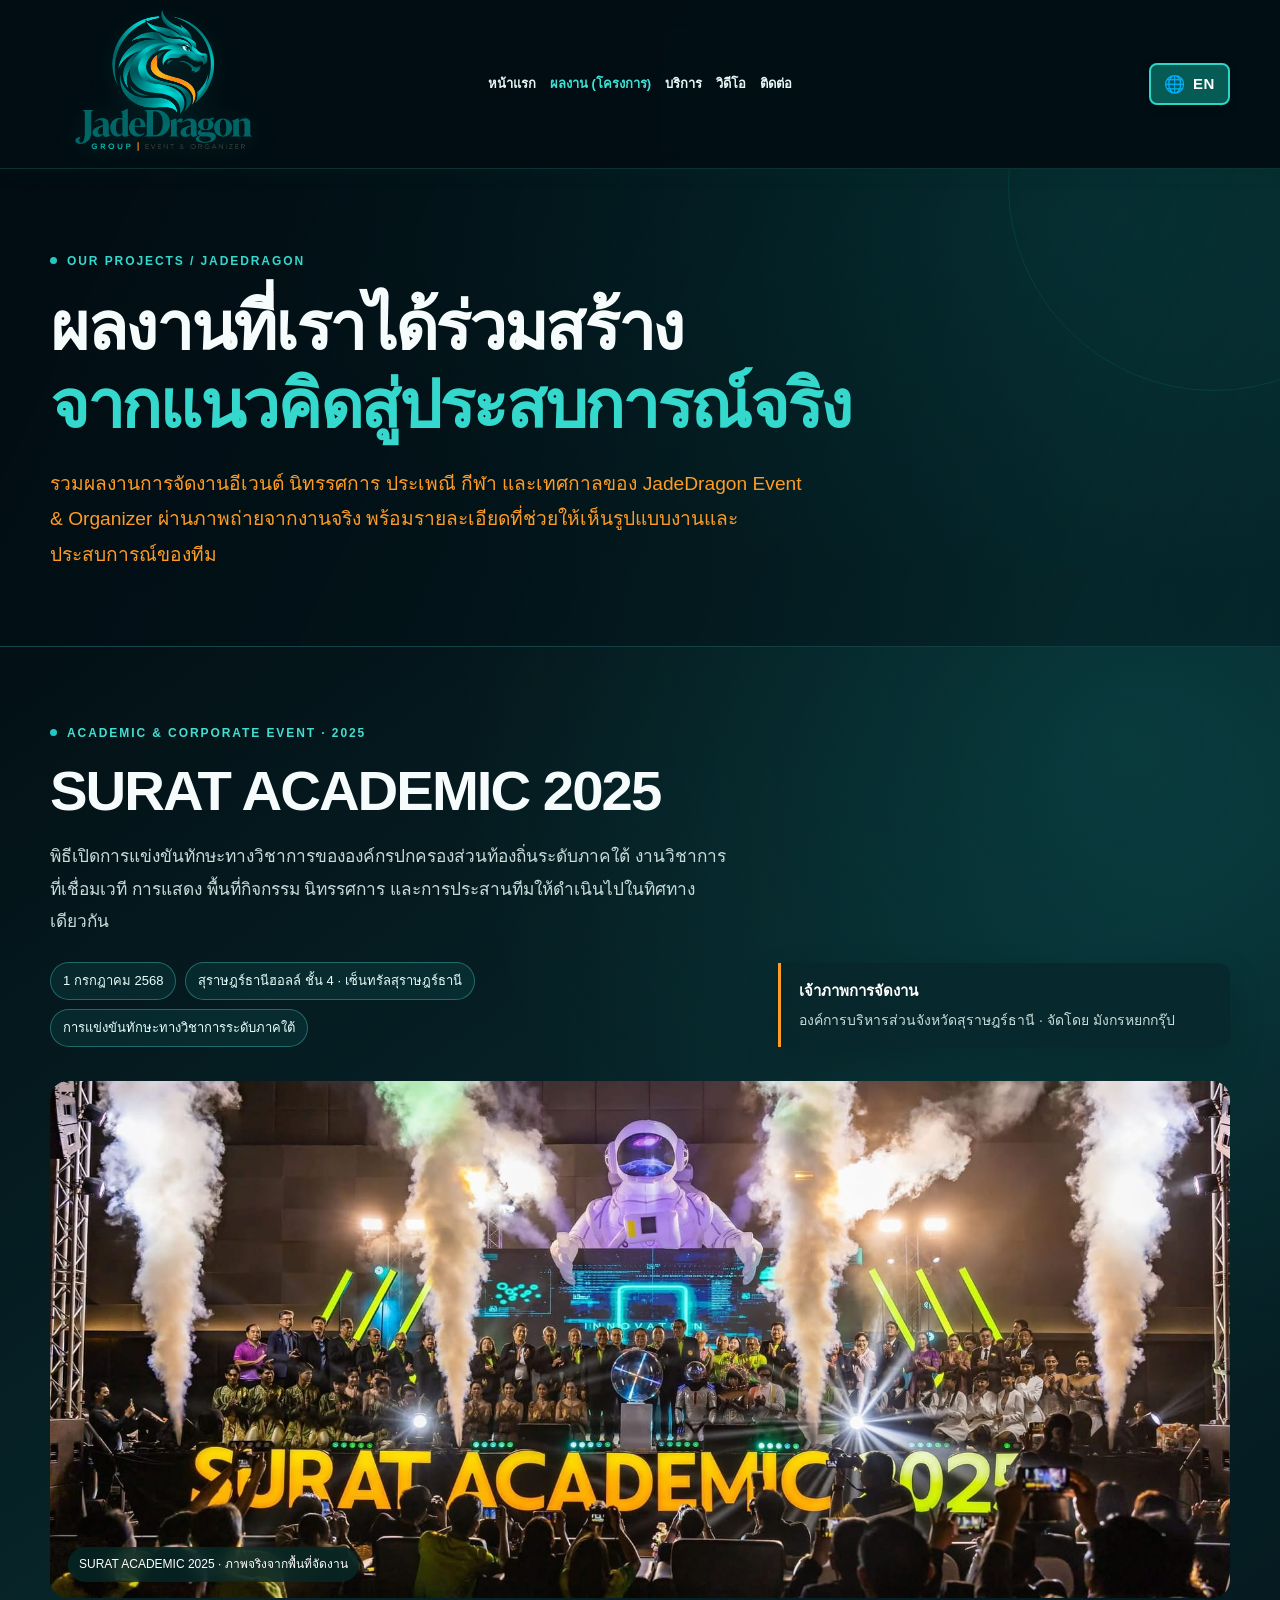
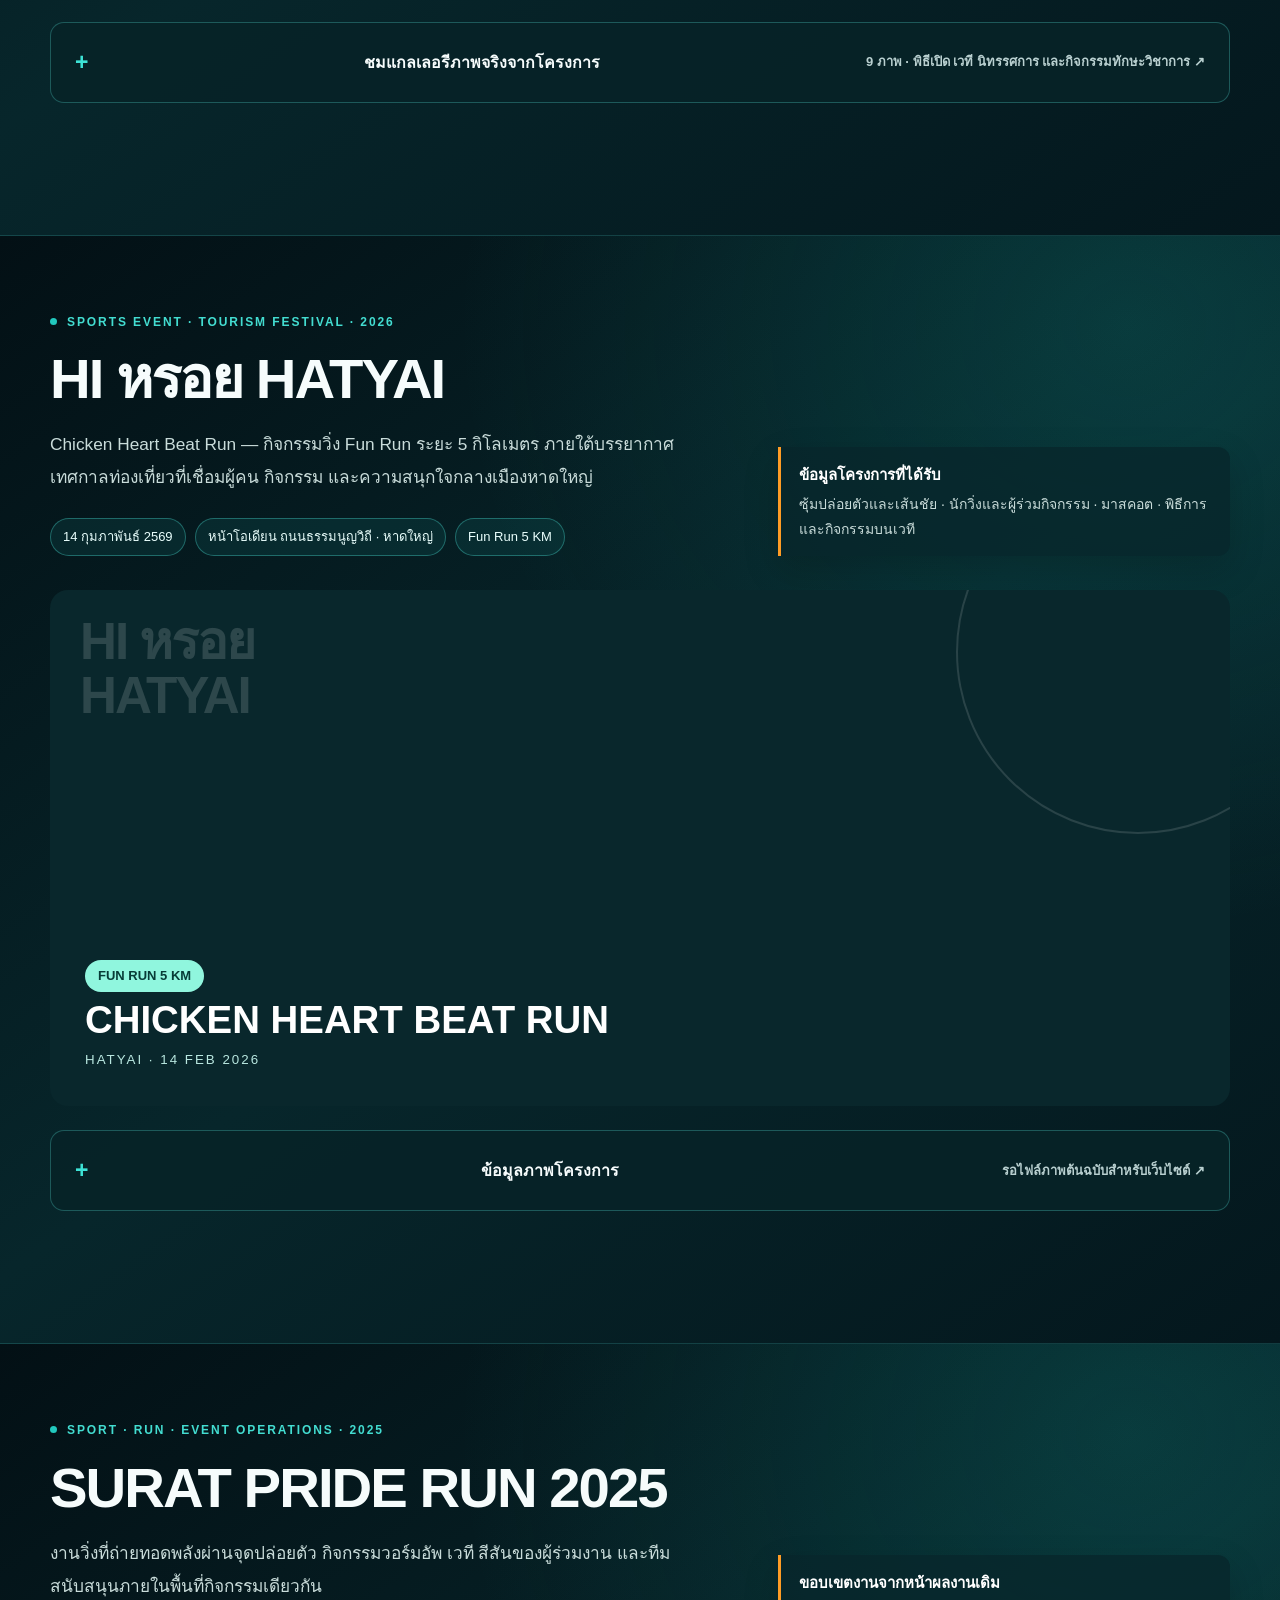
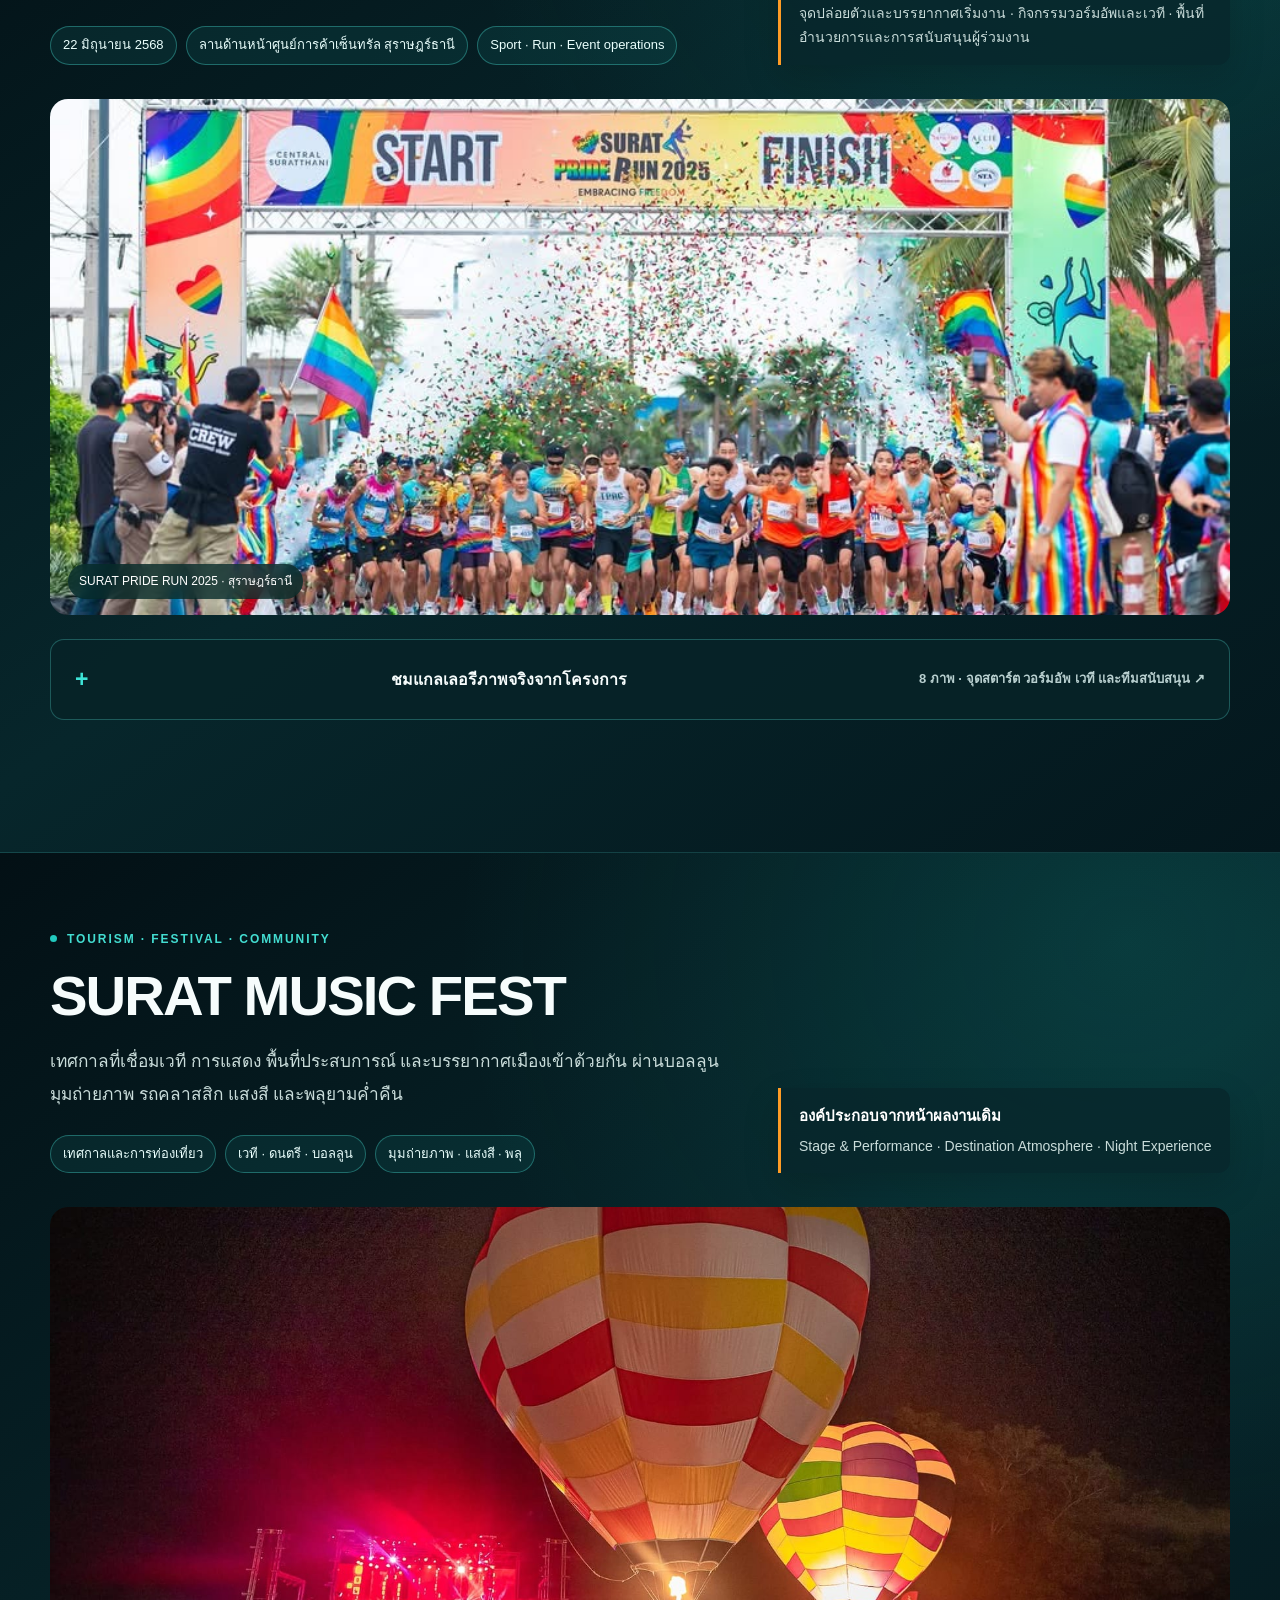
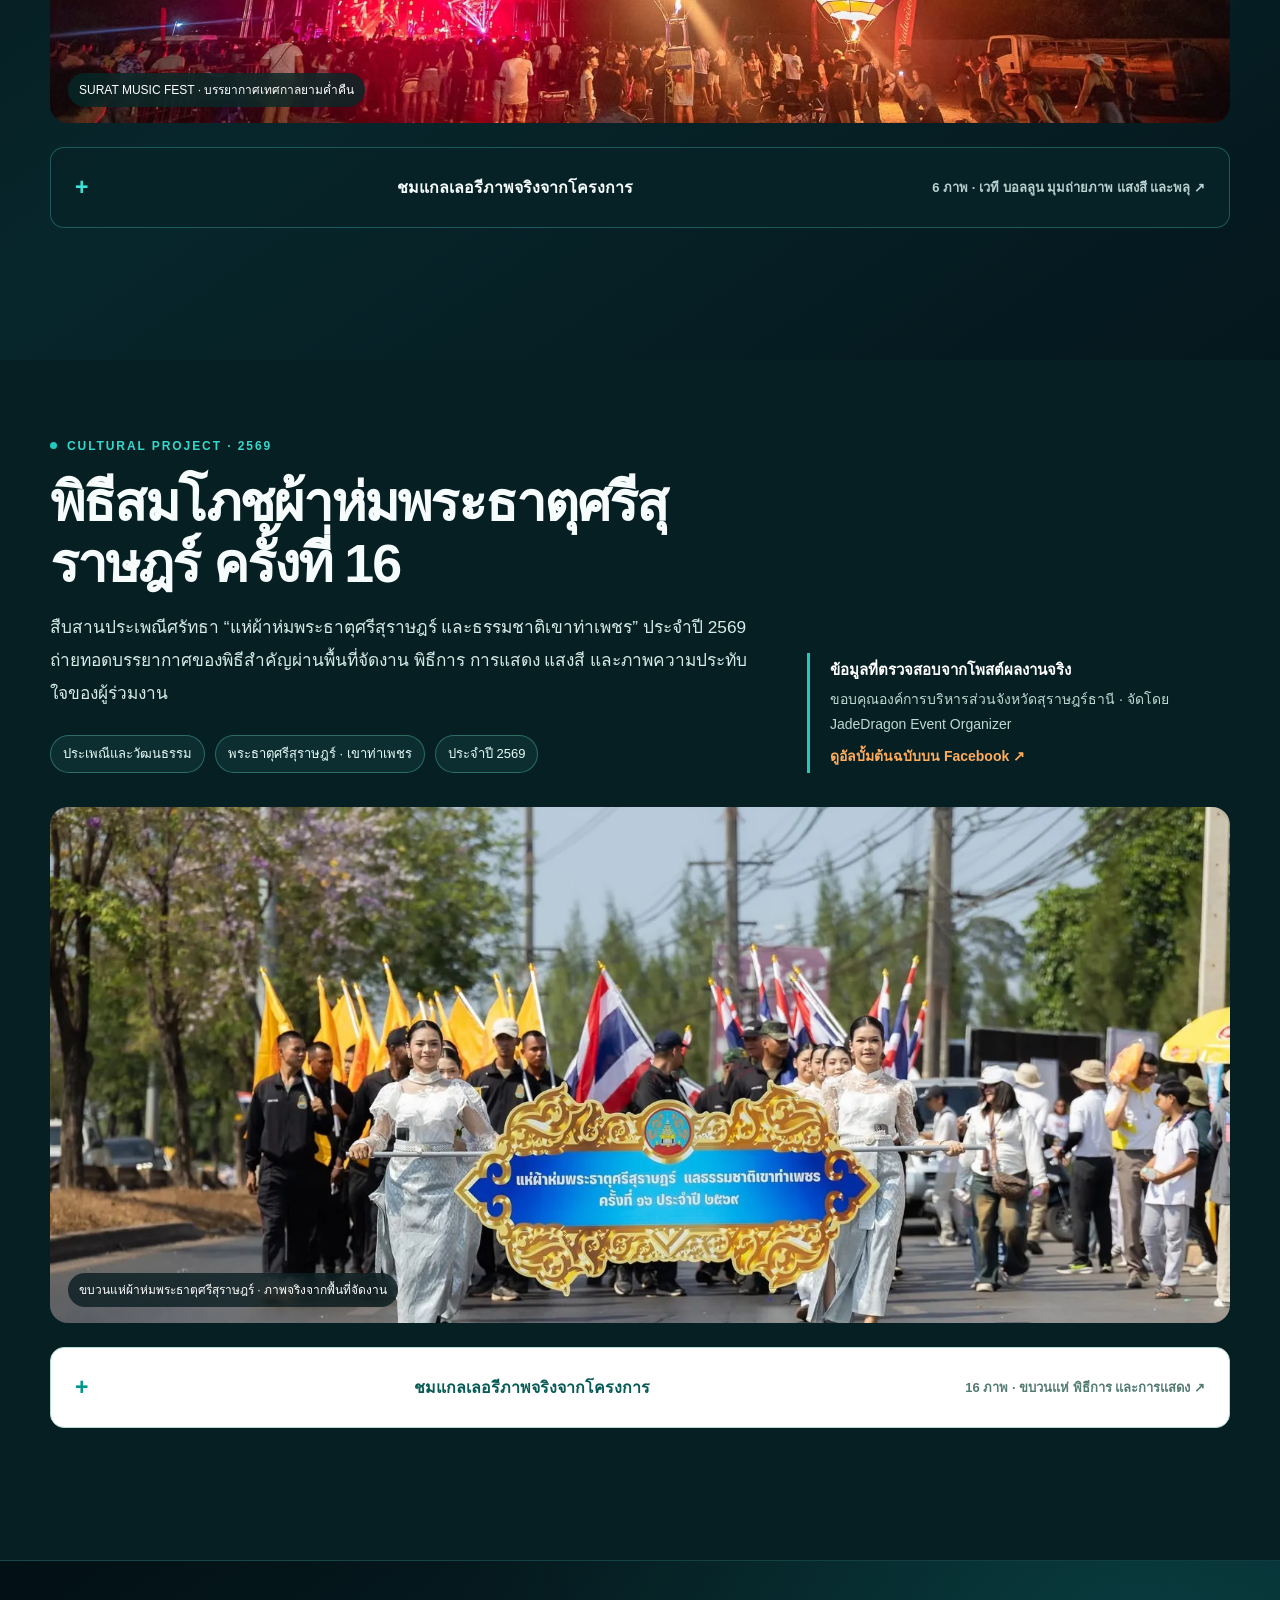
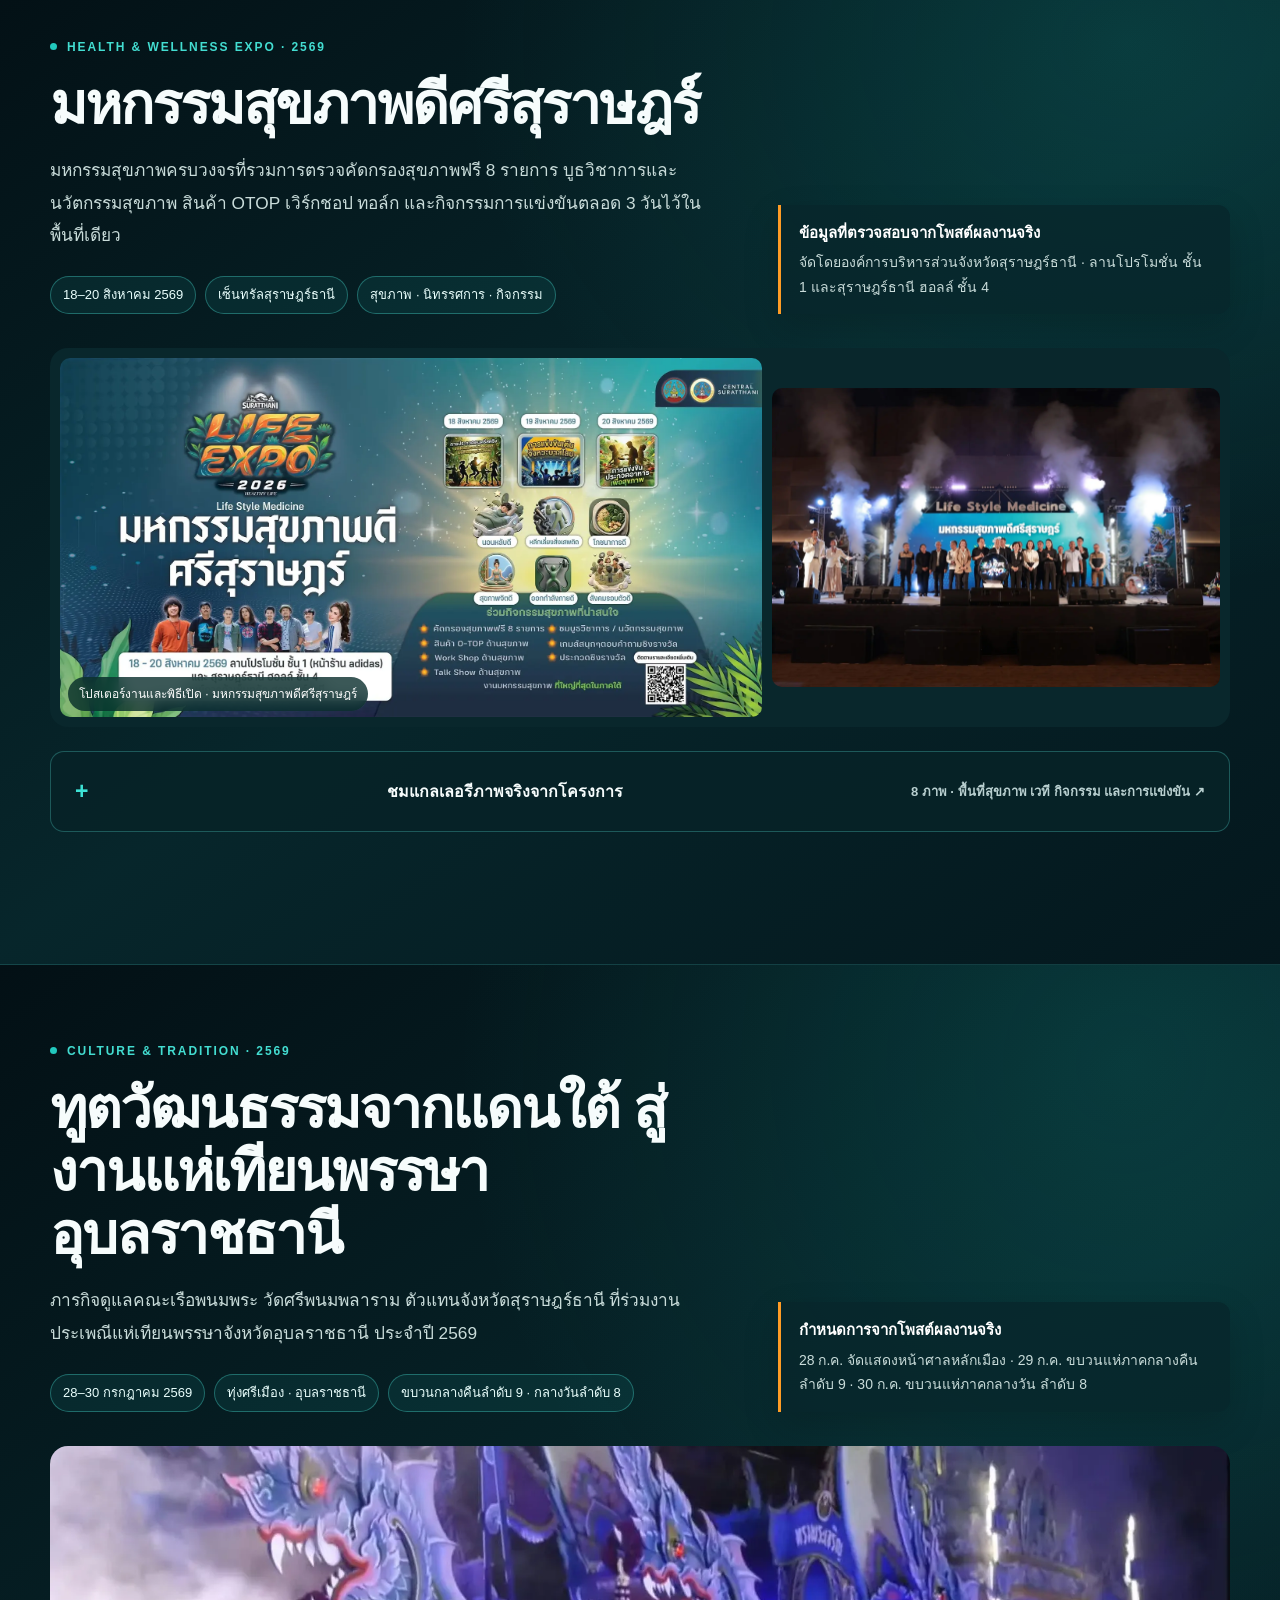
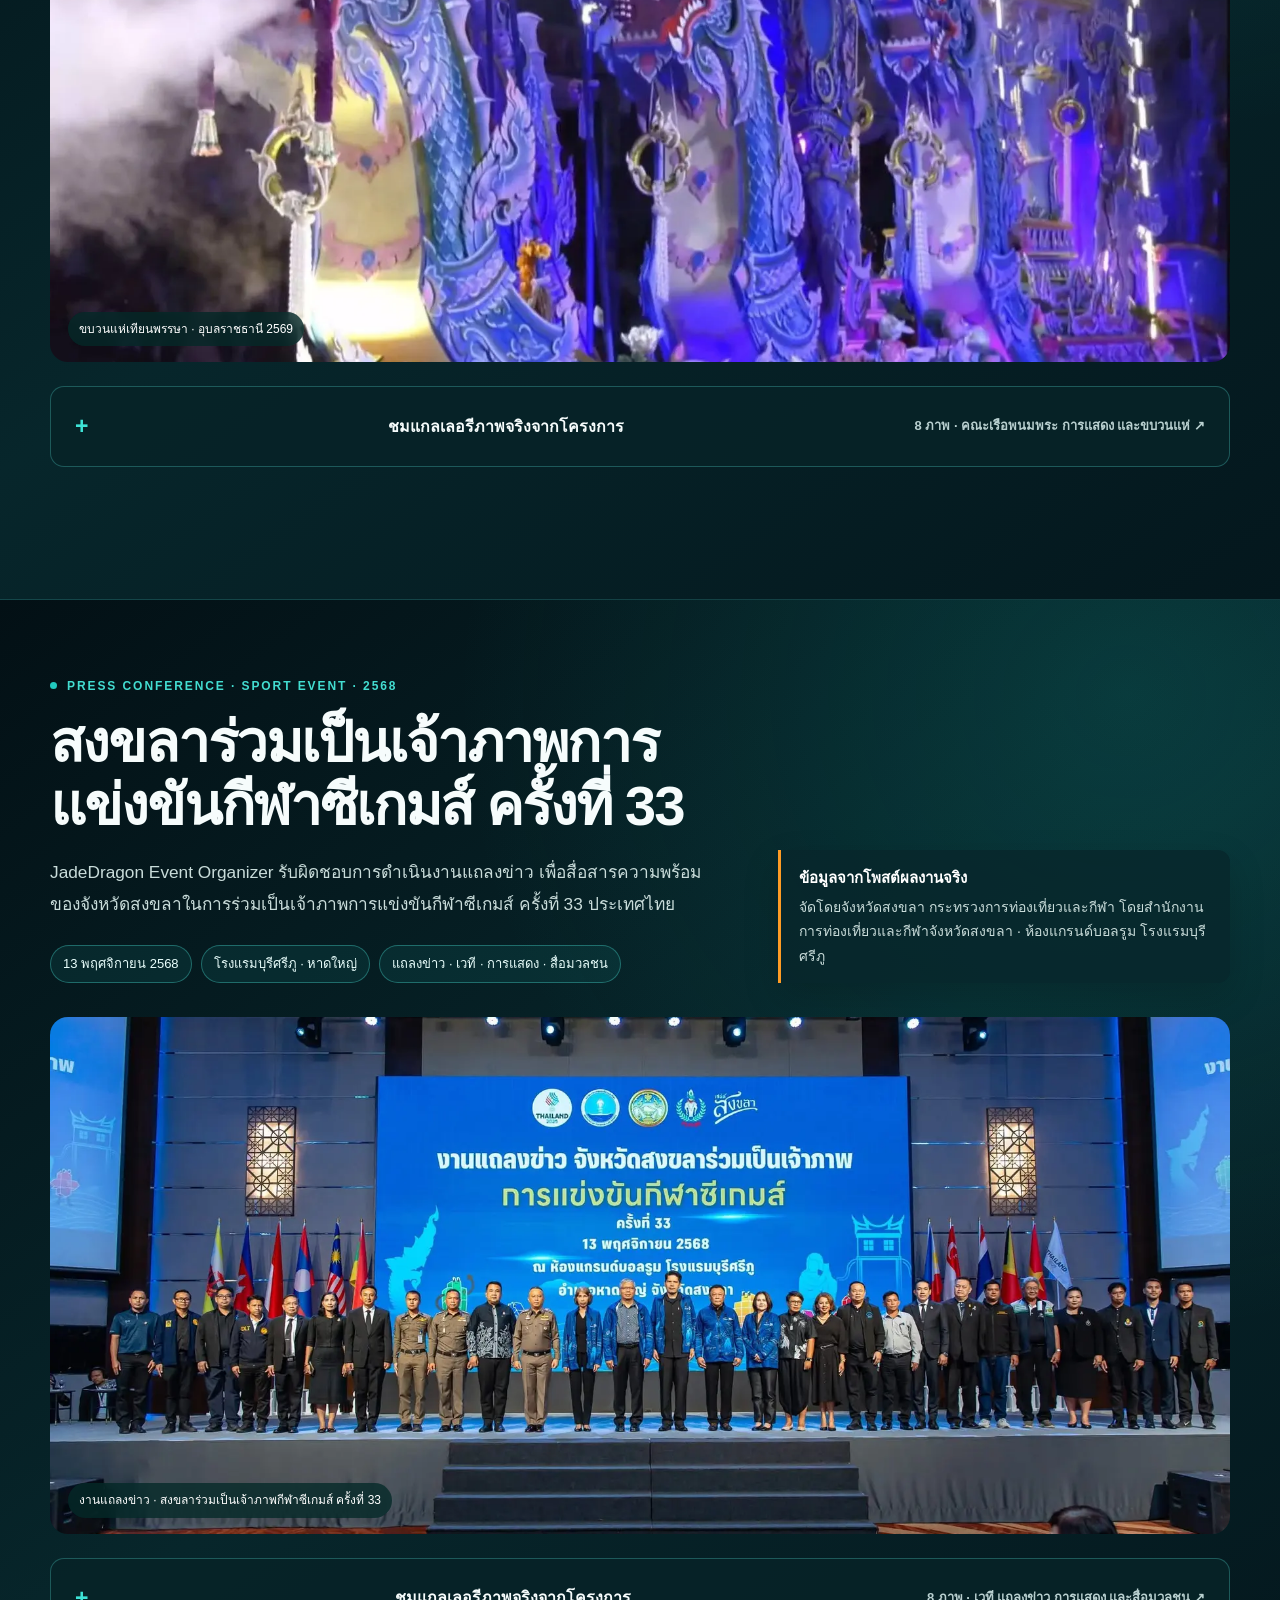
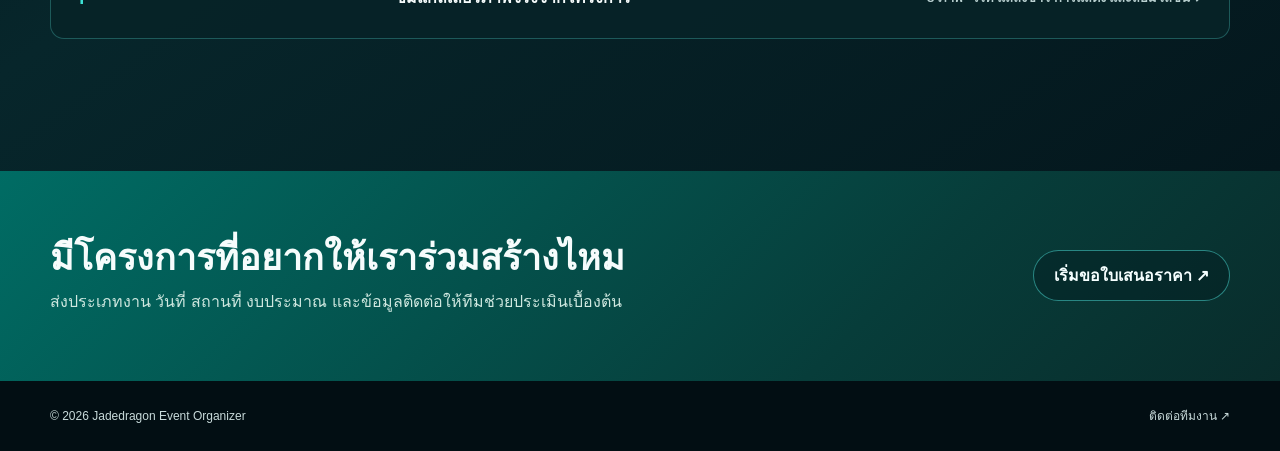
==== projects/index.html @ d1109ab5 "Use two supplied covers for Surat Health Expo" ====
<!doctype html>
<html lang="th">
<head>
<meta charset="utf-8">
<meta name="viewport" content="width=device-width,initial-scale=1">
<title>ผลงานและโครงการ | Jadedragon Event Organizer</title>
<meta name="description" content="รวมผลงานจริงของ Jadedragon Event Organizer ทั้งงานประเพณีและวัฒนธรรม งานวิชาการ งานกีฬา งานเทศกาล และงานโปรดักชัน พร้อมภาพจากสถานที่จริง">
<meta name="robots" content="index,follow,max-image-preview:large">
<link rel="canonical" href="https://www.jadedragonevent.com/projects/">
<meta name="theme-color" content="#009688">
<meta property="og:type" content="website">
<meta property="og:site_name" content="Jadedragon Event Organizer">
<meta property="og:title" content="ผลงานและโครงการ | Jadedragon Event Organizer">
<meta property="og:description" content="ชมผลงานจริงของ Jadedragon ผ่านการ์ดโครงการและหน้ารายละเอียดพร้อมภาพจากพื้นที่งาน">
<meta property="og:url" content="https://www.jadedragonevent.com/projects/">
<meta property="og:image" content="https://www.jadedragonevent.com/assets/projects/phra-that-sri-surat-2569/cover.webp">
<script type="application/ld+json">{"@context":"https://schema.org","@type":"CollectionPage","name":"ผลงานและโครงการ Jadedragon","url":"https://www.jadedragonevent.com/projects/","mainEntity":{"@type":"ItemList","itemListElement":[{"@type":"ListItem","position":1,"url":"https://www.jadedragonevent.com/projects/surat-academic-2025.html","name":"SURAT ACADEMIC 2025"},{"@type":"ListItem","position":2,"url":"https://www.jadedragonevent.com/projects/surat-pride-run-2025.html","name":"SURAT PRIDE RUN 2025"},{"@type":"ListItem","position":3,"url":"https://www.jadedragonevent.com/projects/surat-music-fest.html","name":"SURAT MUSIC FEST"}]}}</script>
<style>
:root{--bg:#fff;--panel:#f1faf8;--text:#173c39;--muted:#536d69;--line:#d7e7e2;--jade:#009688;--jade-dark:#07574f;--orange:#ff7a00;--max:1180px}
*{box-sizing:border-box}html{scroll-behavior:smooth}body{margin:0;background:var(--bg);color:var(--text);font-family:-apple-system,BlinkMacSystemFont,"Noto Sans Thai","Segoe UI",sans-serif;line-height:1.7}a{color:inherit;text-decoration:none}img{display:block;width:100%}.wrap{width:min(calc(100% - 80px),var(--max));margin:auto}
.skip{position:fixed;left:12px;top:-80px;background:#fff;color:var(--jade-dark);padding:10px 16px;z-index:99;border:2px solid var(--orange)}.skip:focus{top:12px}
.nav{position:sticky;top:0;z-index:20;background:rgba(255,255,255,.97);border-bottom:1px solid #d8e9e4;box-shadow:0 4px 22px rgba(0,87,80,.055);backdrop-filter:blur(12px)}.navin{min-height:98px;display:flex;align-items:center;justify-content:space-between;gap:30px}.brand img{width:150px;height:98px;object-fit:contain;object-position:left center}.links{display:flex;align-items:center;gap:24px;font-size:14px;font-weight:650;color:#225b55}.links a:hover,.links a[aria-current="page"]{color:var(--jade)}.btn{display:inline-flex;align-items:center;justify-content:center;min-height:48px;padding:11px 20px;border:1px solid #a7c9c1;border-radius:6px;font-weight:700;color:#075b55;background:#fff;transition:.2s}.btn:hover{background:#e6f5f1;border-color:var(--jade);transform:translateY(-1px)}.btn.primary{background:var(--jade);border-color:var(--jade);color:#fff}.btn.primary:hover{background:#087a72}
.hero{background:linear-gradient(125deg,#e9f8f5 0%,#fff 64%);padding:82px 0 74px;position:relative;overflow:hidden}.hero:after{content:"";position:absolute;width:410px;height:410px;border:1px solid rgba(0,150,136,.18);border-radius:50%;right:-140px;top:-190px}.eyebrow{color:#087d74;font-weight:750;font-size:12px;letter-spacing:.16em}.eyebrow:before{content:"";display:inline-block;width:7px;height:7px;border-radius:50%;background:var(--orange);margin-right:10px;vertical-align:1px}.hero h1{font-size:clamp(2.7rem,6vw,5.4rem);line-height:1.02;letter-spacing:-.055em;color:#064f4b;margin:18px 0 22px;max-width:900px}.hero h1 span{color:var(--jade)}.hero p{font-size:clamp(16px,1.7vw,20px);color:#496a65;max-width:760px;margin:0}.hero-note{display:flex;gap:22px;flex-wrap:wrap;margin-top:30px;color:#087d74;font-size:13px;font-weight:650}.hero-note span:before{content:"✓";color:var(--orange);margin-right:7px}
.intro{padding:56px 0 20px}.intro-grid{display:grid;grid-template-columns:.8fr 1.2fr;gap:52px;align-items:start}.intro h2{font-size:clamp(1.8rem,3.8vw,3rem);line-height:1.2;color:#075a53;margin:10px 0}.intro p{font-size:17px;color:var(--muted);margin:0}
.projects{display:grid;grid-template-columns:1fr 1fr;gap:26px;padding:36px 0 82px}.project{position:relative;min-height:430px;border-radius:15px;overflow:hidden;background:#10312e;isolation:isolate;box-shadow:0 15px 38px rgba(0,72,68,.14)}.project.featured{grid-column:1/-1;min-height:560px}.project>img{position:absolute;inset:0;width:100%;height:100%;object-fit:cover;z-index:-2;transition:transform .35s}.project:after{content:"";position:absolute;inset:0;background:linear-gradient(180deg,rgba(2,35,33,.04) 28%,rgba(4,47,44,.96) 100%);z-index:-1}.project:hover>img{transform:scale(1.025)}.project-copy{position:absolute;left:0;right:0;bottom:0;padding:34px;color:#fff}.project.featured .project-copy{padding:42px}.project-top{display:flex;justify-content:space-between;gap:16px;align-items:center}.project-badge{display:inline-flex;padding:5px 10px;border-radius:999px;background:rgba(255,255,255,.15);backdrop-filter:blur(8px);font-size:11px;letter-spacing:.08em}.project-arrow{font-size:28px}.project h2{font-size:clamp(1.55rem,3vw,3rem);line-height:1.1;margin:18px 0 10px}.project p{color:#e2efeb;margin:0;max-width:690px}.meta{display:flex;gap:18px;flex-wrap:wrap;margin-top:18px;font-size:12px;color:#cfe8e0}.meta span:before{content:"•";color:var(--orange);margin-right:7px}
.detail-guide{background:#f4fbf9;border-block:1px solid #cfe8e0;padding:72px 0}.guide-head{display:grid;grid-template-columns:.9fr 1.1fr;gap:52px;margin-bottom:32px}.guide-head h2{font-size:clamp(2rem,4vw,3.3rem);line-height:1.15;color:#075a53;margin:10px 0}.guide-head p{color:var(--muted);font-size:17px}.guide-grid{display:grid;grid-template-columns:repeat(4,1fr);gap:14px}.guide-card{background:#fff;border:1px solid #d7e7e2;border-radius:12px;padding:24px;min-height:160px}.guide-card b{display:block;color:#d66b00;font-size:12px}.guide-card strong{display:block;color:#075a53;margin:15px 0 5px}.guide-card span{color:var(--muted);font-size:14px}
.cta{background:linear-gradient(135deg,#006c64 0%,#073d3a 68%,#092c2b 100%);color:#fff;padding:64px 0}.cta-in{display:flex;align-items:center;justify-content:space-between;gap:30px}.cta h2{margin:0 0 7px;font-size:clamp(1.8rem,3vw,2.5rem)}.cta p{margin:0;color:#cfe8e0}.cta .btn{background:var(--orange);border-color:var(--orange);color:#fff}
footer{background:#07574f;color:#e2f5ef;padding:25px 0;font-size:12px}.footer{display:flex;justify-content:space-between;gap:20px;flex-wrap:wrap}
a:focus-visible{outline:3px solid var(--orange);outline-offset:3px}
@media(max-width:900px){.links{gap:16px}.guide-grid{grid-template-columns:1fr 1fr}}
@media(max-width:760px){.wrap{width:calc(100% - 36px)}.navin{flex-wrap:wrap;gap:8px;padding:8px 0}.brand img{width:108px;height:71px}.links{order:3;width:100%;overflow-x:auto;white-space:nowrap;padding:0 0 8px}.links .btn{min-height:40px;padding:7px 12px}.hero{padding:52px 0}.hero h1{font-size:clamp(2.3rem,12vw,3.7rem)}.intro-grid,.guide-head{grid-template-columns:1fr;gap:12px}.projects{grid-template-columns:1fr;gap:18px}.project,.project.featured{grid-column:auto;min-height:380px}.project-copy,.project.featured .project-copy{padding:24px}.guide-grid{grid-template-columns:1fr 1fr}.cta-in{align-items:flex-start;flex-direction:column}.cta .btn{width:100%}}
@media(max-width:460px){.guide-grid{grid-template-columns:1fr}.project,.project.featured{min-height:340px}}

/* Project listing hero description uses the established JadeDragon orange */
.hero .wrap > p{color:#ff9c25!important;-webkit-text-fill-color:#ff9c25!important;opacity:1!important}

/* Inside Each Project: cinematic dark panel and accessible, high-contrast text */
.detail-guide{background:linear-gradient(135deg,#061c20 0%,#083d3d 52%,#06282e 100%)!important;border-block:1px solid #155a58!important}
.detail-guide .guide-head h2{color:#fff!important}
.detail-guide .guide-head p{color:#e4f4f0!important;opacity:1!important}
.detail-guide .guide-head .eyebrow{color:#55d9d1!important}
.detail-guide .guide-card{background:#103b3e!important;border:1px solid #36706c!important;box-shadow:0 8px 24px rgba(0,0,0,.12)}
.detail-guide .guide-card b{color:#ff9c25!important}
.detail-guide .guide-card strong{color:#fff!important}
.detail-guide .guide-card span{color:#d5e9e5!important;opacity:1!important}

/* Responsive type scale for Projects on desktop, iPad and iPhone */
html{-webkit-text-size-adjust:100%;text-size-adjust:100%}
.hero h1{font-size:clamp(2.5rem,5.2vw,4.8rem);line-height:1.16;letter-spacing:-.035em;overflow-wrap:break-word}
.hero .wrap>p{font-size:clamp(1rem,1.5vw,1.2rem);line-height:1.85}
.intro h2,.guide-head h2{font-size:clamp(1.85rem,3.1vw,2.8rem);line-height:1.28;letter-spacing:-.02em}
.intro p,.guide-head p{font-size:clamp(1rem,1.25vw,1.125rem);line-height:1.85}
.project h2{font-size:clamp(1.6rem,2.6vw,2.6rem);line-height:1.2;letter-spacing:-.015em}
.project p{font-size:clamp(.96rem,1.2vw,1.08rem);line-height:1.75}
.guide-card strong{font-size:clamp(1rem,1.25vw,1.12rem);line-height:1.5}
.guide-card span{font-size:clamp(.94rem,1.1vw,1.02rem);line-height:1.75;display:block}
.guide-card b{font-size:.88rem}
.cta h2{font-size:clamp(1.75rem,2.8vw,2.5rem);line-height:1.3}
.cta p{font-size:clamp(1rem,1.2vw,1.1rem);line-height:1.8}
@media(min-width:761px) and (max-width:1100px){
 .wrap{width:calc(100% - 64px)}
 .hero{padding:68px 0 62px}
 .hero h1{font-size:clamp(2.7rem,5vw,4.2rem)}
 .intro-grid,.guide-head{gap:30px}
 .project h2{font-size:clamp(1.65rem,2.8vw,2.3rem)}
 .project-copy,.project.featured .project-copy{padding:28px}
 .links{gap:14px;font-size:13px}
}
@media(max-width:760px){
 .hero{padding:46px 0 48px}
 .hero h1{font-size:clamp(2.1rem,8.5vw,3.4rem);line-height:1.2;letter-spacing:-.025em}
 .hero .wrap>p{font-size:1rem;line-height:1.85}
 .hero-note{font-size:.82rem;gap:10px 18px}
 .intro{padding:42px 0 12px}
 .intro h2,.guide-head h2{font-size:clamp(1.7rem,6vw,2.4rem);line-height:1.3}
 .intro p,.guide-head p{font-size:1rem;line-height:1.85}
 .projects{padding:24px 0 56px}
 .project h2{font-size:clamp(1.55rem,5.8vw,2.15rem);line-height:1.23}
 .project p{font-size:.98rem;line-height:1.75}
 .project-copy,.project.featured .project-copy{padding:22px}
 .detail-guide{padding:52px 0!important}
 .guide-grid{gap:12px}
 .guide-card{padding:20px;min-height:0}
 .guide-card strong{font-size:1.06rem}
 .guide-card span{font-size:.96rem}
 .cta{padding:48px 0}
 .cta h2{font-size:clamp(1.65rem,6vw,2.15rem)}
 .links{font-size:14px}
}
@media(max-width:460px){
 .hero h1{font-size:clamp(2rem,8.2vw,2.65rem)}
 .project,.project.featured{min-height:350px}
 .guide-grid{grid-template-columns:1fr}
 .guide-card{padding:18px 20px}
 .guide-card strong{margin:9px 0 4px}
 .project-badge{font-size:10px}
 .meta{font-size:12px;gap:8px 14px}
}

/* Readable brand descriptor on all device sizes, while retaining the original dragon artwork */
.nav .brand .jd-logo-stack{display:flex;flex-direction:column;align-items:center;justify-content:center;max-width:100%}
.nav .brand .jd-logo-subline{display:flex;align-items:center;justify-content:center;gap:5px;white-space:nowrap;color:#f2fcfa;font-size:clamp(9px,1.05vw,12px);font-weight:800;letter-spacing:.055em;line-height:1.35;margin-top:-9px;text-shadow:0 1px 4px rgba(0,0,0,.5)}
.nav .brand .jd-logo-subline span:first-child{color:#40e3d3}
.nav .brand .jd-logo-subline i{width:2px;height:12px;background:#ff9c25;display:block;flex:none}
@media(max-width:760px){.nav .brand .jd-logo-subline{font-size:9px;gap:3px;margin-top:-6px;letter-spacing:0}.nav .brand .jd-logo-subline i{height:10px}}

/* Unified header logo dimensions across main website pages */
.nav .brand .jd-logo-stack{display:flex;align-items:center;justify-content:center}
.nav .brand .jd-logo-stack img{display:block!important;width:180px!important;height:119px!important;max-width:none;object-fit:contain!important;object-position:center!important}
@media(max-width:760px){.nav .brand .jd-logo-stack img{width:140px!important;height:92px!important}}
@media(max-width:380px){.nav .brand .jd-logo-stack img{width:120px!important;height:79px!important}}

/* Improve legibility of the fine print embedded in the logo artwork. */
.nav .brand .jd-logo-stack img{width:230px!important;height:152px!important;image-rendering:auto;object-fit:contain!important}
@media(min-width:1051px){.nav .navin{flex-wrap:wrap;padding-block:8px}.nav .links{gap:clamp(12px,1.4vw,22px)}}
@media(min-width:761px) and (max-width:1050px){.nav .brand .jd-logo-stack img{width:210px!important;height:138px!important}}
@media(max-width:760px){.nav .brand .jd-logo-stack img{width:170px!important;height:112px!important}}
@media(max-width:380px){.nav .brand .jd-logo-stack img{width:150px!important;height:99px!important}}

/* Center the four primary navigation items independently of logo/actions. */
@media(min-width:1051px){
 .nav .navin{position:relative;display:flex;justify-content:space-between}
 .nav .navin>.links{position:absolute;left:50%;top:50%;transform:translate(-50%,-50%);width:max-content;max-width:calc(100% - 430px);justify-content:center;gap:clamp(12px,1.4vw,22px);margin:0}
 .nav .navin>.links>a{white-space:nowrap}
 .nav .navin>.actions{margin-left:auto}
}
@media(max-width:1050px){
 .nav .navin>.links{justify-content:center}
}

/* Project header: keep the CTA separate so only four links are centered. */
.nav .navin>.actions{display:flex;align-items:center;margin-left:auto;flex:0 0 auto}
@media(min-width:1051px){.nav .navin>.links{max-width:calc(100% - 440px)} }
@media(max-width:1050px){.nav .navin>.links{order:3;width:100%;justify-content:center;flex-wrap:wrap}.nav .navin>.actions{order:2}}

/* Consistent centered four-item navigation on Projects page. */
@media(min-width:761px){
 .nav .navin{position:relative!important;display:flex!important;align-items:center!important;justify-content:space-between!important;flex-wrap:nowrap!important}
 .nav .navin>.brand{flex:0 0 auto!important}
 .nav .navin>.links{position:absolute!important;left:50%!important;top:50%!important;transform:translate(-50%,-50%)!important;display:flex!important;align-items:center!important;justify-content:center!important;width:max-content!important;max-width:none!important;gap:clamp(12px,1.5vw,24px)!important;margin:0!important;order:initial!important;white-space:nowrap!important}
 .nav .navin>.links>a{white-space:nowrap!important}
}
@media(min-width:761px) and (max-width:1100px){.nav .navin>.links{gap:12px!important;font-size:13px!important}}
@media(max-width:760px){.nav .navin>.links{position:static!important;transform:none!important;display:flex!important;justify-content:center!important;width:100%!important;margin:0 auto!important;gap:12px!important;order:3!important}}

/* Shared header controls: match homepage, maintain true center alignment. */
.nav .navin>.actions{display:flex;align-items:center;gap:10px;margin-left:auto;flex:0 0 auto}
.nav .navin>.actions .lang{border:1px solid #a7c9c1;background:transparent;color:inherit;border-radius:6px;min-height:42px;padding:8px 12px;font:700 13px inherit;cursor:pointer}
.nav .navin>.actions .btn{min-height:42px;padding:8px 13px;font-size:13px;white-space:nowrap}
@media(min-width:1101px){.nav .navin>.links{max-width:none!important;gap:14px!important;font-size:13px!important}.nav .navin>.brand{max-width:230px}}
@media(min-width:761px) and (max-width:1100px){.nav .navin{flex-wrap:wrap!important;justify-content:space-between!important}.nav .navin>.links{position:static!important;transform:none!important;order:3!important;width:100%!important;justify-content:center!important;margin:0 auto!important;gap:20px!important}.nav .navin>.actions{order:2!important}}
@media(max-width:760px){.nav .navin>.actions{order:2!important;gap:5px}.nav .navin>.actions .btn{font-size:11px;padding:7px 9px}.nav .navin>.actions .lang{font-size:12px;padding:7px 9px}.nav .navin>.links{order:3!important}}

/* High-contrast language switcher across JadeDragon headers */
.nav .actions #langBtn{display:inline-flex!important;align-items:center!important;justify-content:center!important;gap:7px!important;min-width:76px!important;min-height:42px!important;padding:8px 13px!important;border:2px solid #2cd6c7!important;border-radius:8px!important;background:#075b55!important;color:#fff!important;-webkit-text-fill-color:#fff!important;font-family:inherit!important;font-size:15px!important;font-weight:800!important;line-height:1.2!important;letter-spacing:.04em!important;box-shadow:0 2px 8px rgba(0,0,0,.18)!important;cursor:pointer!important}
.nav .actions #langBtn::before{content:"🌐";font-size:17px;line-height:1}
.nav .actions #langBtn:hover,.nav .actions #langBtn:focus-visible{background:#087e73!important;border-color:#6df5e6!important;outline-offset:3px}
@media(max-width:760px){.nav .actions #langBtn{min-width:66px!important;min-height:40px!important;padding:7px 9px!important;font-size:14px!important}}

/* Verified cultural project showcase · October 2026 */
.culture-feature{padding:76px 0 84px;background:#061f22;color:#fff;overflow:hidden}
.culture-head{display:grid;grid-template-columns:minmax(0,1.25fr) minmax(270px,.75fr);gap:52px;align-items:end;margin-bottom:34px}
.culture-feature .eyebrow{color:#5ee0d5}.culture-feature h2{font-size:clamp(2rem,4.2vw,4.4rem);line-height:1.13;letter-spacing:-.035em;margin:15px 0 18px;max-width:980px}
.culture-feature .lead{color:#d7ece8;font-size:clamp(1rem,1.35vw,1.16rem);line-height:1.9;margin:0;max-width:760px}
.culture-facts{display:flex;flex-wrap:wrap;gap:10px;margin-top:25px}
.culture-facts span{border:1px solid rgba(94,224,213,.35);background:rgba(94,224,213,.08);border-radius:999px;padding:7px 12px;color:#e8fbf8;font-size:13px}
.culture-source{border-left:3px solid var(--orange);padding:4px 0 4px 20px;color:#bed8d3;font-size:14px;line-height:1.75}
.culture-source strong{display:block;color:#fff;font-size:15px;margin-bottom:4px}
.culture-source a{display:inline-block;color:#ffad5d;font-weight:750;margin-top:8px}
.culture-cover{margin:0;border-radius:18px;overflow:hidden;position:relative;aspect-ratio:16/7;background:#102e30}
.culture-cover img{width:100%;height:100%;object-fit:cover;object-position:center 42%}
.culture-cover figcaption{position:absolute;left:18px;bottom:16px;padding:7px 11px;border-radius:999px;background:rgba(4,25,28,.75);backdrop-filter:blur(8px);font-size:12px;color:#fff}
.culture-gallery{display:grid;grid-template-columns:repeat(12,1fr);gap:14px;margin-top:14px}
.culture-gallery figure{margin:0;grid-column:span 4;aspect-ratio:4/3;border-radius:12px;overflow:hidden;background:#102e30}
.culture-gallery figure:nth-child(1),.culture-gallery figure:nth-child(6){grid-column:span 8}
.culture-gallery img{width:100%;height:100%;object-fit:cover;transition:transform .35s ease}
.culture-gallery figure:hover img{transform:scale(1.025)}
.culture-gallery figure:nth-child(2) img{object-position:center 30%}
.culture-gallery figure:nth-child(4) img{object-position:center 62%}
@media(max-width:900px){.culture-feature{padding:62px 0}.culture-head{grid-template-columns:1fr;gap:24px}.culture-gallery figure,.culture-gallery figure:nth-child(1),.culture-gallery figure:nth-child(6){grid-column:span 6}.culture-cover{aspect-ratio:16/9}}
@media(max-width:520px){.culture-feature{padding:48px 0 54px}.culture-feature h2{font-size:clamp(1.85rem,8.2vw,2.5rem);line-height:1.25}.culture-facts{gap:7px}.culture-facts span{font-size:12px}.culture-cover{aspect-ratio:4/3;border-radius:13px}.culture-cover figcaption{left:10px;bottom:10px;font-size:11px}.culture-gallery{gap:10px;margin-top:10px}.culture-gallery figure,.culture-gallery figure:nth-child(1),.culture-gallery figure:nth-child(6){grid-column:span 12;aspect-ratio:4/3}}


.culture-chapter{display:flex;align-items:end;justify-content:space-between;gap:24px;margin:38px 0 16px;padding-top:30px;border-top:1px solid rgba(94,224,213,.2)}
.culture-chapter h3{font-size:clamp(1.45rem,2.5vw,2.25rem);line-height:1.25;margin:0;color:#fff}
.culture-chapter span{color:#7fe4da;font-size:12px;font-weight:800;letter-spacing:.12em;white-space:nowrap}
.culture-gallery.day-gallery figure{grid-column:span 6;aspect-ratio:4/3}
.culture-gallery.day-gallery figure.wide{grid-column:span 8}
.culture-gallery.day-gallery figure.portrait{grid-column:span 4;aspect-ratio:3/4}
.culture-gallery.day-gallery figure:nth-child(4) img{object-position:center center}
@media(max-width:900px){.culture-gallery.day-gallery figure,.culture-gallery.day-gallery figure.wide,.culture-gallery.day-gallery figure.portrait{grid-column:span 6}.culture-gallery.day-gallery figure.portrait{aspect-ratio:3/4}.culture-chapter{align-items:flex-start;flex-direction:column-reverse;gap:7px}}
@media(max-width:520px){.culture-gallery.day-gallery figure,.culture-gallery.day-gallery figure.wide,.culture-gallery.day-gallery figure.portrait{grid-column:span 12}.culture-chapter{margin-top:30px;padding-top:24px}.culture-chapter h3{font-size:1.5rem}}

/* Hatyai project feature; illustrative CSS art until approved photographic assets are available in repository */
.hatyai-showcase{background:#f0faf8;border-top:1px solid #d4e9e4;padding:65px 0}.hatyai-layout{display:grid;grid-template-columns:1.2fr .8fr;gap:42px;align-items:stretch}.hatyai-text h2{font-size:clamp(2rem,4vw,3.5rem);line-height:1.15;margin:17px 0;color:#07574f}.hatyai-text h2 span{color:#1f9a89}.hatyai-text p{font-size:17px;line-height:1.8;color:#42645e;max-width:680px}.hatyai-facts{display:flex;flex-wrap:wrap;gap:9px;margin:25px 0}.hatyai-facts span{background:#fff;border:1px solid #d2e9e4;padding:7px 12px;border-radius:30px;font-size:13px;color:#27655c}.hatyai-link{background:#00796f!important;color:white!important;border-color:#00796f!important}.hatyai-visual{overflow:hidden;position:relative;display:flex;flex-direction:column;justify-content:flex-end;gap:7px;min-height:340px;border-radius:18px;padding:35px;color:#fff;background:radial-gradient(circle at 76% 24%,#3bd0c6 0%,transparent 36%),linear-gradient(145deg,#0c6b69,#0a292e 75%)}.hatyai-visual:before{content:"";position:absolute;width:360px;height:360px;border:2px solid rgba(255,255,255,.13);border-radius:50%;top:-120px;right:-90px}.hatyai-outline{position:absolute;top:25px;left:30px;color:rgba(255,255,255,.15);font-size:clamp(35px,4vw,60px);font-weight:900;line-height:1.05;letter-spacing:-.04em}.hatyai-distance{color:#073c37;background:#90f6de;font-size:13px;font-weight:800;border-radius:100px;padding:5px 13px;width:max-content;z-index:1}.hatyai-visual strong{font-size:clamp(28px,3vw,43px);line-height:1.1;z-index:1}.hatyai-visual small{letter-spacing:.15em;color:#b9e7e0;z-index:1}@media(max-width:850px){.hatyai-layout{grid-template-columns:1fr}.hatyai-visual{min-height:290px}}@media(max-width:600px){.hatyai-showcase{padding:45px 0}.hatyai-layout{gap:24px}.hatyai-visual{min-height:260px;padding:25px}}

/* Hi Roy Hatyai 2026 project card - visual fallback until supplied source photos are hosted */
.projects .hatyai-project{background:#063c43}
.projects .hatyai-art{position:absolute;inset:0;background:radial-gradient(circle at 73% 20%,rgba(88,232,215,.3),transparent 37%),linear-gradient(145deg,#075f63,#042a34 76%);display:flex;flex-direction:column;align-items:flex-start;justify-content:flex-start;padding:44px;color:#fff;overflow:hidden}
.projects .hatyai-art:after{content:"";position:absolute;width:290px;height:290px;border:48px solid rgba(95,233,204,.09);border-radius:50%;top:-110px;right:-80px}
.projects .hatyai-art span{font-weight:900;line-height:1.0;font-size:clamp(37px,5vw,67px);letter-spacing:-.045em}
.projects .hatyai-art small{font-weight:700;letter-spacing:.17em;font-size:11px;margin-top:12px;color:#98f0dc}

/* Portfolio refresh: curated real-project thumbnails and an accessible expandable gallery */
.portfolio-intro{display:grid;grid-template-columns:1.1fr .9fr;align-items:end;gap:34px;padding-top:64px}
.portfolio-intro h2{color:#075650;font-size:clamp(1.8rem,3.2vw,3rem);line-height:1.2;margin:12px 0 0}
.portfolio-intro p{font-size:16px;color:#526f69;margin:0}
.projects{padding-top:28px;gap:22px}
.projects .project{min-height:390px;border-radius:18px}
.projects .project.featured{min-height:490px}
.projects .culture-project-card h2{max-width:750px}
.projects .project:after{background:linear-gradient(180deg,rgba(2,31,29,.02) 12%,rgba(3,36,34,.42) 49%,rgba(3,33,32,.97) 100%)}
.projects .project:focus-visible,.culture-details summary:focus-visible{outline:3px solid #ff8c24;outline-offset:4px}
.culture-feature{scroll-margin-top:160px}
.culture-details{margin:24px 0 48px;border:1px solid #b4dbd1;border-radius:14px;background:#fff;overflow:hidden}
.culture-details summary{list-style:none;cursor:pointer;padding:20px 24px;color:#075b55;font-weight:800;display:flex;justify-content:space-between;gap:15px;align-items:center}
.culture-details summary::-webkit-details-marker{display:none}
.culture-details summary:before{content:"+";margin-right:10px;color:#009688;font-size:23px}
.culture-details[open] summary:before{content:"−"}
.culture-details summary span{font-size:13px;font-weight:600;color:#537a71}
.culture-detail-body{padding:0 20px 24px}
@media(max-width:800px){.portfolio-intro{grid-template-columns:1fr;gap:12px;padding-top:38px}.projects .project{min-height:350px}.culture-details summary{flex-wrap:wrap}.culture-feature{scroll-margin-top:120px}}
@media(max-width:550px){.projects .project.featured{min-height:410px}.portfolio-intro h2{font-size:1.8rem}.projects .project-copy{padding:22px}.projects .project.featured .project-copy{padding:24px}}


/* Surat Health Expo 2569 · verified real-project showcase */
.projects .health-project-card>img{object-position:center 48%}
.health-feature{padding:76px 0 84px;background:linear-gradient(145deg,#eef9f6 0%,#fff 62%,#f8f3e8 100%);color:#173c39;scroll-margin-top:160px;overflow:hidden;border-top:1px solid #cfe5df}
.health-head{display:grid;grid-template-columns:minmax(0,1.2fr) minmax(280px,.8fr);gap:50px;align-items:end;margin-bottom:34px}
.health-feature .eyebrow{color:#087d74}
.health-feature h2{font-size:clamp(2.2rem,4.4vw,4.5rem);line-height:1.12;letter-spacing:-.035em;color:#075a53;margin:15px 0 18px;max-width:920px}
.health-feature .lead{color:#476c66;font-size:clamp(1rem,1.35vw,1.16rem);line-height:1.9;margin:0;max-width:780px}
.health-facts{display:flex;flex-wrap:wrap;gap:9px;margin-top:24px}
.health-facts span{border:1px solid #b9dcd4;background:#fff;border-radius:999px;padding:7px 12px;color:#27685f;font-size:13px}
.health-source{border-left:3px solid var(--orange);background:rgba(255,255,255,.76);border-radius:0 12px 12px 0;padding:15px 18px;color:#507069;font-size:14px;line-height:1.75}
.health-source strong{display:block;color:#075a53;font-size:15px;margin-bottom:4px}
.health-cover{margin:0;border-radius:18px;overflow:hidden;position:relative;aspect-ratio:16/7;background:#dceee9}
.health-cover img{width:100%;height:100%;object-fit:cover;object-position:center 43%}
.health-cover figcaption{position:absolute;left:18px;bottom:16px;padding:7px 11px;border-radius:999px;background:rgba(4,42,40,.78);backdrop-filter:blur(8px);font-size:12px;color:#fff}
.health-details{border-color:#b8d9d2;background:#fff;margin-top:24px}
.health-gallery{display:grid;grid-template-columns:repeat(12,1fr);gap:14px;padding-top:4px}
.health-gallery figure{margin:0;grid-column:span 4;aspect-ratio:4/3;border-radius:12px;overflow:hidden;background:#dceee9}
.health-gallery figure.wide{grid-column:span 8}
.health-gallery figure.full{grid-column:span 12;aspect-ratio:16/7}
.health-gallery img{width:100%;height:100%;object-fit:cover;transition:transform .35s ease}
.health-gallery figure:hover img{transform:scale(1.025)}
@media(max-width:900px){.health-feature{padding:62px 0}.health-head{grid-template-columns:1fr;gap:24px}.health-cover{aspect-ratio:16/9}.health-gallery figure,.health-gallery figure.wide{grid-column:span 6}.health-gallery figure.full{grid-column:span 12}}
@media(max-width:520px){.health-feature{padding:48px 0 54px;scroll-margin-top:120px}.health-feature h2{font-size:clamp(1.9rem,8.4vw,2.6rem);line-height:1.22}.health-facts{gap:7px}.health-facts span{font-size:12px}.health-cover{aspect-ratio:4/3;border-radius:13px}.health-cover figcaption{left:10px;bottom:10px;font-size:11px}.health-gallery{gap:10px}.health-gallery figure,.health-gallery figure.wide,.health-gallery figure.full{grid-column:span 12;aspect-ratio:4/3}}

/* SEA Games 33 press conference · verified project showcase */
.projects .sea-games-project-card>img{object-position:center 44%}
.press-feature{background:linear-gradient(145deg,#061c35 0%,#082f55 58%,#064260 100%);color:#fff;border-top:1px solid #0f5579}
.press-feature .eyebrow{color:#63dce8}
.press-feature h2{color:#fff}
.press-feature .lead{color:#dbeef5}
.press-feature .health-facts span{border-color:rgba(99,220,232,.42);background:rgba(255,255,255,.08);color:#eefcff}
.press-feature .health-source{border-left-color:#f5d548;background:rgba(255,255,255,.08);color:#d7e9f0}
.press-feature .health-source strong{color:#fff}
.press-feature .health-cover{background:#082b48}
.press-feature .health-details{border-color:#32708a;background:#fff}

</style>
<link rel="stylesheet" href="../assets/jadedragon-cinematic.css">
<style>
/* Final page-level contrast fixes. The shared cinematic theme loads above, so
   these rules intentionally win without relying on !important everywhere. */
.portfolio-intro h2{color:#f6fcfc}
.portfolio-intro p{color:#c9dcda}
.portfolio-intro .eyebrow{color:#4fe0d5!important}
.nav .brand img{filter:brightness(1.28) saturate(1.12) drop-shadow(0 4px 14px rgba(29,221,208,.14))}
.projects .project-copy h2{color:#fff}
.projects .project-copy p{color:#e2efeb}
.projects .project-badge{color:#fff}

/* Keep every project chapter in the same cinematic JadeDragon palette used
   by the home, services and video pages. */
.health-feature,
.health-feature.press-feature{
  background:radial-gradient(ellipse at 88% 8%,rgba(20,172,160,.18),transparent 42%),linear-gradient(145deg,#031015 0%,#07262b 52%,#04171d 100%);
  color:#f6fcfc;
  border-top:1px solid rgba(70,191,185,.22)
}
.health-feature .eyebrow,
.health-feature.press-feature .eyebrow{color:#43ddd1!important}
.health-feature h2,
.health-feature.press-feature h2{color:#f6fcfc}
.health-feature .lead,
.health-feature.press-feature .lead{color:#c9dcda}
.health-feature .health-facts span,
.health-feature.press-feature .health-facts span{
  color:#eafffd;
  background:rgba(18,102,99,.22);
  border-color:rgba(73,212,202,.38)
}
.health-feature .health-source,
.health-feature.press-feature .health-source{
  color:#c9dcda;
  background:rgba(7,38,43,.78);
  border-left-color:#ff9c25;
  box-shadow:0 14px 36px rgba(0,0,0,.16)
}
.health-feature .health-source strong,
.health-feature.press-feature .health-source strong{color:#fff}
.health-feature .health-cover,
.health-feature.press-feature .health-cover,
.health-feature .health-gallery figure,
.health-feature.press-feature .health-gallery figure{background:#09272c}
.health-feature .health-details,
.health-feature.press-feature .health-details{
  background:rgba(7,35,40,.92);
  border-color:rgba(73,193,185,.35)
}
.health-feature .health-details summary,
.health-feature.press-feature .health-details summary{color:#f6fcfc}
.health-feature .health-details summary:before,
.health-feature.press-feature .health-details summary:before{color:#3de3d6}
.health-feature .health-details summary span,
.health-feature.press-feature .health-details summary span{color:#b9d0d0}
.health-feature .health-details .culture-detail-body,
.health-feature.press-feature .health-details .culture-detail-body{background:rgba(3,20,25,.38)}
@media(max-width:760px){
  .portfolio-intro{padding-top:42px}
  .portfolio-intro h2{font-size:clamp(1.75rem,8vw,2.35rem);line-height:1.25}
  .portfolio-intro p{font-size:.98rem;line-height:1.8}
  .nav .brand img{filter:brightness(1.38) saturate(1.12) drop-shadow(0 3px 10px rgba(29,221,208,.16))}
}

/* Dual verified cover images · Surat Health Expo 2569 */
.health-cover.health-cover-duo{display:grid!important;grid-template-columns:minmax(0,1.22fr) minmax(0,.78fr);align-items:center;gap:10px;aspect-ratio:auto!important;padding:10px;background:#09272c!important}
.health-cover-duo .cover-shot{overflow:hidden;border-radius:10px;background:#061f22}
.health-cover-duo .cover-shot.poster{aspect-ratio:1800/921}
.health-cover-duo .cover-shot.opening{aspect-ratio:3/2}
.health-cover-duo .cover-shot img{width:100%;height:100%;object-fit:cover;object-position:center}
.health-cover-duo .cover-shot.poster img{object-fit:contain}
.health-cover-duo figcaption{z-index:2}
@media(max-width:700px){.health-cover.health-cover-duo{grid-template-columns:1fr;padding:7px;gap:7px}.health-cover-duo .cover-shot.poster{aspect-ratio:1800/921}.health-cover-duo .cover-shot.opening{aspect-ratio:3/2}}
</style></head>
<body>
<a class="skip" href="#main">ข้ามไปเนื้อหา</a>
<nav class="nav" aria-label="Main navigation"><div class="wrap navin">
<a class="brand" href="../index.html#home" aria-label="JadeDragon Group Event & Organizer"><span class="jd-logo-stack"><img src="../assets/jadedragon-logo-brand.webp" alt="JadeDragon Group Event & Organizer" width="900" height="593"></span></a>
<div class="links">
<a href="../index.html" data-th="หน้าแรก" data-en="Home">หน้าแรก</a>
<a href="index.html" aria-current="page" data-th="ผลงาน (โครงการ)" data-en="Projects">ผลงาน (โครงการ)</a>
<a href="../services.html" data-th="บริการ" data-en="Services">บริการ</a>
<a href="../videos.html" data-th="วิดีโอ" data-en="Videos">วิดีโอ</a>
<a href="../contact.html" data-th="ติดต่อ" data-en="Contact">ติดต่อ</a>
</div><div class="actions"><button type="button" class="lang" id="langBtn" aria-label="Switch to English">EN</button></div></div></nav>
<main id="main">
<header class="hero"><div class="wrap">
<div class="eyebrow">OUR PROJECTS / JADEDRAGON</div>
<h1>ผลงานที่เราได้ร่วมสร้าง<br><span>จากแนวคิดสู่ประสบการณ์จริง</span></h1>
<p>รวมผลงานการจัดงานอีเวนต์ นิทรรศการ ประเพณี กีฬา และเทศกาลของ JadeDragon Event & Organizer ผ่านภาพถ่ายจากงานจริง พร้อมรายละเอียดที่ช่วยให้เห็นรูปแบบงานและประสบการณ์ของทีม</p>

</div></header>



<section class="health-feature" id="surat-academic-2025" aria-labelledby="academic-project-title">
<div class="wrap">
<div class="health-head"><div>
<div class="eyebrow">ACADEMIC &amp; CORPORATE EVENT · 2025</div>
<h2 id="academic-project-title" data-th="SURAT ACADEMIC 2025" data-en="SURAT ACADEMIC 2025">SURAT ACADEMIC 2025</h2>
<p class="lead" data-th="พิธีเปิดการแข่งขันทักษะทางวิชาการขององค์กรปกครองส่วนท้องถิ่นระดับภาคใต้ งานวิชาการที่เชื่อมเวที การแสดง พื้นที่กิจกรรม นิทรรศการ และการประสานทีมให้ดำเนินไปในทิศทางเดียวกัน" data-en="The opening of the Southern Local Administrative Organization Academic Skills Competition, integrating stage production, performances, exhibitions and on-site coordination.">พิธีเปิดการแข่งขันทักษะทางวิชาการขององค์กรปกครองส่วนท้องถิ่นระดับภาคใต้ งานวิชาการที่เชื่อมเวที การแสดง พื้นที่กิจกรรม นิทรรศการ และการประสานทีมให้ดำเนินไปในทิศทางเดียวกัน</p>
<div class="health-facts"><span>1 กรกฎาคม 2568</span><span>สุราษฎร์ธานีฮอลล์ ชั้น 4 · เซ็นทรัลสุราษฎร์ธานี</span><span>การแข่งขันทักษะทางวิชาการระดับภาคใต้</span></div>
</div><div class="health-source"><strong>เจ้าภาพการจัดงาน</strong><span>องค์การบริหารส่วนจังหวัดสุราษฎร์ธานี · จัดโดย มังกรหยกกรุ๊ป</span></div></div>
<figure class="health-cover"><img src="../assets/surat-academic-2025-cover.jpg" alt="พิธีเปิดและภาพรวมเวที SURAT ACADEMIC 2025" loading="lazy"><figcaption>SURAT ACADEMIC 2025 · ภาพจริงจากพื้นที่จัดงาน</figcaption></figure>
<details class="culture-details health-details"><summary><b>ชมแกลเลอรีภาพจริงจากโครงการ</b><span>9 ภาพ · พิธีเปิด เวที นิทรรศการ และกิจกรรมทักษะวิชาการ ↗</span></summary><div class="culture-detail-body">
<div class="health-gallery" aria-label="ภาพผลงาน SURAT ACADEMIC 2025">
<figure class="wide"><img src="../assets/recovered/d1d5c1c441560e15bec5.jpg" alt="พิธีเปิด SURAT ACADEMIC 2025" loading="lazy"></figure>
<figure><img src="../assets/recovered/850322398e264ab3c07b.jpg" alt="การแสดงบนเวทีภายในโครงการ" loading="lazy"></figure>
<figure><img src="../assets/recovered/3433241757b5bf428784.jpg" alt="ภาพหมู่บริเวณหน้างาน" loading="lazy"></figure>
<figure><img src="../assets/recovered/dc71fa42ac2d3f3f7b61.jpg" alt="บูธกิจกรรมภายในงาน" loading="lazy"></figure>
<figure class="wide"><img src="../assets/recovered/943a80a9a95853d68be0.jpg" alt="บรรยากาศนิทรรศการและพื้นที่กิจกรรม" loading="lazy"></figure>
<figure><img src="../assets/projects/surat-academic-2025/academic-booth-handicraft.jpg" alt="นักเรียนและครูร่วมกิจกรรมงานหัตถกรรมในบูธวิชาการ" loading="lazy"></figure>
<figure><img src="../assets/projects/surat-academic-2025/academic-student-crafts.jpg" alt="นักเรียนสาธิตและจำหน่ายผลงานประดิษฐ์ในนิทรรศการ" loading="lazy"></figure>
<figure class="wide"><img src="../assets/projects/surat-academic-2025/academic-classroom-showcase.jpg" alt="พื้นที่นำเสนอผลงานการจัดการเรียนรู้ของสถานศึกษา" loading="lazy"></figure>
<figure><img src="../assets/projects/surat-academic-2025/academic-shadow-puppet-stage.jpg" alt="การแสดงหนังตะลุงบนเวที SURAT ACADEMIC 2025" loading="lazy"></figure>
</div></div></details>
</div></section>

<section class="health-feature" id="hi-roy-hatyai-2026" aria-labelledby="hi-roy-project-title">
<div class="wrap">
<div class="health-head"><div>
<div class="eyebrow">SPORTS EVENT · TOURISM FESTIVAL · 2026</div>
<h2 id="hi-roy-project-title" data-th="HI หรอย HATYAI" data-en="HI ROY HATYAI">HI หรอย HATYAI</h2>
<p class="lead" data-th="Chicken Heart Beat Run — กิจกรรมวิ่ง Fun Run ระยะ 5 กิโลเมตร ภายใต้บรรยากาศเทศกาลท่องเที่ยวที่เชื่อมผู้คน กิจกรรม และความสนุกใจกลางเมืองหาดใหญ่" data-en="Chicken Heart Beat Run — a 5-kilometre Fun Run bringing people, activities and tourism-festival energy together in central Hat Yai.">Chicken Heart Beat Run — กิจกรรมวิ่ง Fun Run ระยะ 5 กิโลเมตร ภายใต้บรรยากาศเทศกาลท่องเที่ยวที่เชื่อมผู้คน กิจกรรม และความสนุกใจกลางเมืองหาดใหญ่</p>
<div class="health-facts"><span>14 กุมภาพันธ์ 2569</span><span>หน้าโอเดียน ถนนธรรมนูญวิถี · หาดใหญ่</span><span>Fun Run 5 KM</span></div>
</div><div class="health-source"><strong>ข้อมูลโครงการที่ได้รับ</strong><span>ซุ้มปล่อยตัวและเส้นชัย · นักวิ่งและผู้ร่วมกิจกรรม · มาสคอต · พิธีการและกิจกรรมบนเวที</span></div></div>
<div class="health-cover hatyai-visual" role="img" aria-label="กราฟิก HI หรอย HATYAI Chicken Heart Beat Run">
<div class="hatyai-outline" aria-hidden="true">HI หรอย<br>HATYAI</div>
<span class="hatyai-distance">FUN RUN 5 KM</span>
<strong>CHICKEN HEART BEAT RUN</strong>
<small>HATYAI · 14 FEB 2026</small>
</div>
<details class="culture-details health-details"><summary><b>ข้อมูลภาพโครงการ</b><span>รอไฟล์ภาพต้นฉบับสำหรับเว็บไซต์ ↗</span></summary><div class="culture-detail-body">
<div class="pending">โครงสร้างรายละเอียดโครงการจัดทำครบแล้ว ขณะนี้ยังไม่มีไฟล์ภาพต้นฉบับของโครงการอยู่ในระบบเว็บไซต์ เมื่อได้รับไฟล์แล้วสามารถเพิ่มแกลเลอรีภาพจริงได้ทันทีโดยไม่ต้องเปลี่ยนโครงสร้างหน้านี้</div>
</div></details>
</div></section>

<section class="health-feature" id="surat-pride-run-2025" aria-labelledby="pride-run-project-title">
<div class="wrap">
<div class="health-head"><div>
<div class="eyebrow">SPORT · RUN · EVENT OPERATIONS · 2025</div>
<h2 id="pride-run-project-title" data-th="SURAT PRIDE RUN 2025" data-en="SURAT PRIDE RUN 2025">SURAT PRIDE RUN 2025</h2>
<p class="lead" data-th="งานวิ่งที่ถ่ายทอดพลังผ่านจุดปล่อยตัว กิจกรรมวอร์มอัพ เวที สีสันของผู้ร่วมงาน และทีมสนับสนุนภายในพื้นที่กิจกรรมเดียวกัน" data-en="A running event bringing together the start experience, warm-up, stage programme, participant energy and on-site support.">งานวิ่งที่ถ่ายทอดพลังผ่านจุดปล่อยตัว กิจกรรมวอร์มอัพ เวที สีสันของผู้ร่วมงาน และทีมสนับสนุนภายในพื้นที่กิจกรรมเดียวกัน</p>
<div class="health-facts"><span>22 มิถุนายน 2568</span><span>ลานด้านหน้าศูนย์การค้าเซ็นทรัล สุราษฎร์ธานี</span><span>Sport · Run · Event operations</span></div>
</div><div class="health-source"><strong>ขอบเขตงานจากหน้าผลงานเดิม</strong><span>จุดปล่อยตัวและบรรยากาศเริ่มงาน · กิจกรรมวอร์มอัพและเวที · พื้นที่อำนวยการและการสนับสนุนผู้ร่วมงาน</span></div></div>
<figure class="health-cover"><img src="../assets/recovered/4957f49add68b3d5b161.jpg" alt="บรรยากาศปล่อยตัวนักวิ่ง SURAT PRIDE RUN 2025" loading="lazy"><figcaption>SURAT PRIDE RUN 2025 · สุราษฎร์ธานี</figcaption></figure>
<details class="culture-details health-details"><summary><b>ชมแกลเลอรีภาพจริงจากโครงการ</b><span>8 ภาพ · จุดสตาร์ต วอร์มอัพ เวที และทีมสนับสนุน ↗</span></summary><div class="culture-detail-body">
<div class="health-gallery" aria-label="ภาพผลงาน SURAT PRIDE RUN 2025">
<figure class="wide"><img src="../assets/recovered/4957f49add68b3d5b161.jpg" alt="บรรยากาศปล่อยตัวนักวิ่ง" loading="lazy"></figure>
<figure><img src="../assets/recovered/9e4c52d71efce42e93eb.jpg" alt="นักวิ่งออกจากจุดสตาร์ต" loading="lazy"></figure>
<figure><img src="../assets/recovered/00eec898eada9f27e209.jpg" alt="กิจกรรมวอร์มอัพร่วมกัน" loading="lazy"></figure>
<figure><img src="../assets/recovered/6f96fce1256ca6affd9c.jpg" alt="สีสันกิจกรรมบริเวณหน้างาน" loading="lazy"></figure>
<figure class="wide"><img src="../assets/recovered/3109aadb6d6bb4587b94.jpg" alt="ภาพหมู่บริเวณซุ้มสตาร์ต" loading="lazy"></figure>
<figure><img src="../assets/recovered/de55f083bfdc9585a745.jpg" alt="บรรยากาศบนเวที" loading="lazy"></figure>
<figure><img src="../assets/recovered/c7e8a50c2fcef3e479a1.jpg" alt="ภาพหมู่ในเสื้องาน Surat Pride Run 2025" loading="lazy"></figure>
<figure class="wide"><img src="../assets/recovered/6249978609205c1d60cb.jpg" alt="กองอำนวยการและจุดพยาบาลภายในงาน" loading="lazy"></figure>
</div></div></details>
</div></section>

<section class="health-feature" id="surat-music-fest" aria-labelledby="music-fest-project-title">
<div class="wrap">
<div class="health-head"><div>
<div class="eyebrow">TOURISM · FESTIVAL · COMMUNITY</div>
<h2 id="music-fest-project-title" data-th="SURAT MUSIC FEST" data-en="SURAT MUSIC FEST">SURAT MUSIC FEST</h2>
<p class="lead" data-th="เทศกาลที่เชื่อมเวที การแสดง พื้นที่ประสบการณ์ และบรรยากาศเมืองเข้าด้วยกัน ผ่านบอลลูน มุมถ่ายภาพ รถคลาสสิก แสงสี และพลุยามค่ำคืน" data-en="A festival connecting stage performances, experience zones and the city atmosphere through balloons, photo spots, classic cars, lighting and fireworks.">เทศกาลที่เชื่อมเวที การแสดง พื้นที่ประสบการณ์ และบรรยากาศเมืองเข้าด้วยกัน ผ่านบอลลูน มุมถ่ายภาพ รถคลาสสิก แสงสี และพลุยามค่ำคืน</p>
<div class="health-facts"><span>เทศกาลและการท่องเที่ยว</span><span>เวที · ดนตรี · บอลลูน</span><span>มุมถ่ายภาพ · แสงสี · พลุ</span></div>
</div><div class="health-source"><strong>องค์ประกอบจากหน้าผลงานเดิม</strong><span>Stage &amp; Performance · Destination Atmosphere · Night Experience</span></div></div>
<figure class="health-cover"><img src="../assets/recovered/46ef4d17103afe89364b.jpg" alt="บอลลูนและบรรยากาศยามค่ำคืนในงาน SURAT MUSIC FEST" loading="lazy"><figcaption>SURAT MUSIC FEST · บรรยากาศเทศกาลยามค่ำคืน</figcaption></figure>
<details class="culture-details health-details"><summary><b>ชมแกลเลอรีภาพจริงจากโครงการ</b><span>6 ภาพ · เวที บอลลูน มุมถ่ายภาพ แสงสี และพลุ ↗</span></summary><div class="culture-detail-body">
<div class="health-gallery" aria-label="ภาพผลงาน SURAT MUSIC FEST">
<figure class="wide"><img src="../assets/recovered/46ef4d17103afe89364b.jpg" alt="บอลลูนและบรรยากาศยามค่ำคืน" loading="lazy"></figure>
<figure><img src="../assets/recovered/94c853b4ebc8a63decab.jpg" alt="นักแสดงและสีสันภายในงาน" loading="lazy"></figure>
<figure><img src="../assets/recovered/31798bad2ee47a2a6183.jpg" alt="มุมถ่ายภาพและรถคลาสสิก" loading="lazy"></figure>
<figure><img src="../assets/recovered/282fdf89f8d955e85d92.jpg" alt="พลุเหนือเมืองในมุมสูง" loading="lazy"></figure>
<figure class="wide"><img src="../assets/recovered/26cbef20df6eff707ce6.jpg" alt="ขบวนประดับไฟและผู้ร่วมงานยามค่ำคืน" loading="lazy"></figure>
<figure><img src="../assets/recovered/bcd91749f9b5adcce1f7.jpg" alt="พลุและแสงสีบริเวณเวทีพิธีการ" loading="lazy"></figure>
</div></div></details>
</div></section>

<section class="culture-feature" id="phra-that-sri-surat-2569" aria-labelledby="culture-project-title">
<div class="wrap">
<div class="culture-head">
<div>
<div class="eyebrow">CULTURAL PROJECT · 2569</div>
<h2 id="culture-project-title" data-th="พิธีสมโภชผ้าห่มพระธาตุศรีสุราษฎร์ ครั้งที่ 16" data-en="The 16th Phra That Si Surat Sacred Cloth Celebration">พิธีสมโภชผ้าห่มพระธาตุศรีสุราษฎร์ ครั้งที่ 16</h2>
<p class="lead" data-th="สืบสานประเพณีศรัทธา “แห่ผ้าห่มพระธาตุศรีสุราษฎร์ และธรรมชาติเขาท่าเพชร” ประจำปี 2569 ถ่ายทอดบรรยากาศของพิธีสำคัญผ่านพื้นที่จัดงาน พิธีการ การแสดง แสงสี และภาพความประทับใจของผู้ร่วมงาน" data-en="Continuing the faith and tradition of the Phra That Si Surat sacred cloth procession and Khao Tha Phet nature celebration in 2026, expressed through ceremony, performance, lighting and the shared experience of guests.">สืบสานประเพณีศรัทธา “แห่ผ้าห่มพระธาตุศรีสุราษฎร์ และธรรมชาติเขาท่าเพชร” ประจำปี 2569 ถ่ายทอดบรรยากาศของพิธีสำคัญผ่านพื้นที่จัดงาน พิธีการ การแสดง แสงสี และภาพความประทับใจของผู้ร่วมงาน</p>
<div class="culture-facts"><span data-th="ประเพณีและวัฒนธรรม" data-en="Tradition & Culture">ประเพณีและวัฒนธรรม</span><span data-th="พระธาตุศรีสุราษฎร์ · เขาท่าเพชร" data-en="Phra That Si Surat · Khao Tha Phet">พระธาตุศรีสุราษฎร์ · เขาท่าเพชร</span><span data-th="ประจำปี 2569" data-en="2026">ประจำปี 2569</span></div>
</div>
<div class="culture-source"><strong data-th="ข้อมูลที่ตรวจสอบจากโพสต์ผลงานจริง" data-en="Verified from the published project post">ข้อมูลที่ตรวจสอบจากโพสต์ผลงานจริง</strong><span data-th="ขอบคุณองค์การบริหารส่วนจังหวัดสุราษฎร์ธานี · จัดโดย JadeDragon Event Organizer" data-en="With thanks to the Surat Thani Provincial Administrative Organization · Organized by JadeDragon Event Organizer">ขอบคุณองค์การบริหารส่วนจังหวัดสุราษฎร์ธานี · จัดโดย JadeDragon Event Organizer</span><br><a href="https://www.facebook.com/media/set/?set=a.695240983515313&type=3" target="_blank" rel="noopener" data-th="ดูอัลบั้มต้นฉบับบน Facebook ↗" data-en="View original Facebook album ↗">ดูอัลบั้มต้นฉบับบน Facebook ↗</a></div>
</div>
<figure class="culture-cover"><img src="../assets/projects/phra-that-sri-surat-2569/cover.webp" alt="ขบวนแห่ผ้าห่มพระธาตุศรีสุราษฎร์และธรรมชาติเขาท่าเพชร ครั้งที่ 16" width="1600" height="1066" fetchpriority="high"><figcaption data-th="ขบวนแห่ผ้าห่มพระธาตุศรีสุราษฎร์ · ภาพจริงจากพื้นที่จัดงาน" data-en="Phra That Si Surat sacred cloth procession · On-site photography">ขบวนแห่ผ้าห่มพระธาตุศรีสุราษฎร์ · ภาพจริงจากพื้นที่จัดงาน</figcaption></figure>
<details class="culture-details"><summary>ชมแกลเลอรีภาพจริงจากโครงการ <span>16 ภาพ · ขบวนแห่ พิธีการ และการแสดง ↗</span></summary><div class="culture-detail-body"><div class="culture-chapter"><h3 data-th="ขบวนแห่และพิธีห่มพระธาตุ" data-en="Sacred Cloth Procession & Wrapping Ceremony">ขบวนแห่และพิธีห่มพระธาตุ</h3><span>01 / DAY CEREMONY</span></div>
<div class="culture-gallery day-gallery" aria-label="ภาพขบวนแห่และพิธีห่มพระธาตุศรีสุราษฎร์">
<figure class="wide"><img src="../assets/projects/phra-that-sri-surat-2569/cloth-procession.webp" alt="ผู้ร่วมขบวนแห่ผ้าห่มพระธาตุในเขตเมืองสุราษฎร์ธานี" width="1600" height="1066" loading="lazy"></figure>
<figure class="portrait"><img src="../assets/projects/phra-that-sri-surat-2569/city-procession.webp" alt="ขบวนผ้าห่มพระธาตุทอดยาวบนถนนในเมืองสุราษฎร์ธานี" width="1200" height="1800" loading="lazy"></figure>
<figure class="wide"><img src="../assets/projects/phra-that-sri-surat-2569/forest-procession.webp" alt="ขบวนแห่ผ้าห่มพระธาตุเดินขึ้นสู่เขาท่าเพชร" width="1600" height="1066" loading="lazy"></figure>
<figure class="portrait"><img src="../assets/projects/phra-that-sri-surat-2569/stupa.webp" alt="ผู้ร่วมพิธีบริเวณพระธาตุศรีสุราษฎร์" width="1200" height="1800" loading="lazy"></figure>
<figure><img src="../assets/projects/phra-that-sri-surat-2569/handover.webp" alt="เจ้าหน้าที่ร่วมส่งต่อผืนผ้าภายในขบวนพิธี" width="1600" height="1066" loading="lazy"></figure>
<figure><img src="../assets/projects/phra-that-sri-surat-2569/arrival.webp?v=3" alt="ขบวนผ้าห่มพระธาตุเดินทางถึงบริเวณพิธี" width="1600" height="1066" loading="lazy"></figure>
<figure class="portrait"><img src="../assets/projects/phra-that-sri-surat-2569/wrapping.webp" alt="พิธีห่มผ้ารอบองค์พระธาตุศรีสุราษฎร์" width="1200" height="1800" loading="lazy"></figure>
<figure class="wide"><img src="../assets/projects/phra-that-sri-surat-2569/prayer.webp" alt="ผู้ร่วมงานประกอบพิธีสวดมนต์บริเวณองค์พระธาตุ" width="1600" height="1066" loading="lazy"></figure>
</div>
<div class="culture-chapter"><h3 data-th="พิธีสมโภชและการแสดงยามค่ำคืน" data-en="Evening Celebration & Cultural Performance">พิธีสมโภชและการแสดงยามค่ำคืน</h3><span>02 / NIGHT CELEBRATION</span></div>
<div class="culture-gallery" aria-label="ภาพพิธีสมโภชและการแสดงยามค่ำคืน">
<figure><img src="../assets/projects/phra-that-sri-surat-2569/fireworks.webp" alt="พลุเหนือเวทีพิธีสมโภชผ้าห่มพระธาตุศรีสุราษฎร์" width="1800" height="1200" loading="lazy"></figure>
<figure><img src="../assets/projects/phra-that-sri-surat-2569/inscription.webp" alt="ประชาชนร่วมลงนามบนผ้าห่มพระธาตุ" width="1800" height="1200" loading="lazy"></figure>
<figure><img src="../assets/projects/phra-that-sri-surat-2569/guests.webp" alt="แขกผู้มีเกียรติเยี่ยมชมนิทรรศการในพื้นที่งาน" width="1800" height="1200" loading="lazy"></figure>
<figure><img src="../assets/projects/phra-that-sri-surat-2569/ceremony.webp" alt="ประธานในพิธีลงนามบนผ้าห่มพระธาตุ" width="1800" height="1200" loading="lazy"></figure>
<figure><img src="../assets/projects/phra-that-sri-surat-2569/finale.webp" alt="การแสดงบนเวทีหน้าพระธาตุศรีสุราษฎร์" width="1800" height="1200" loading="lazy"></figure>
<figure><img src="../assets/projects/phra-that-sri-surat-2569/audience-side.webp" alt="ผู้ร่วมงานประกอบพิธีท่ามกลางแสงไฟยามค่ำคืน" width="1800" height="1200" loading="lazy"></figure>
<figure><img src="../assets/projects/phra-that-sri-surat-2569/performance.webp" alt="การแสดงศิลปวัฒนธรรมหน้าองค์พระธาตุ" width="1800" height="1200" loading="lazy"></figure>
<figure><img src="../assets/projects/phra-that-sri-surat-2569/audience-wide.webp" alt="ภาพรวมผู้ร่วมงานและระบบแสงในพื้นที่พิธี" width="1800" height="1200" loading="lazy"></figure>
</div>
</div></details></div>
</section>

<section class="health-feature" id="surat-health-expo-2569" aria-labelledby="health-project-title">
<div class="wrap">
<div class="health-head">
<div>
<div class="eyebrow">HEALTH & WELLNESS EXPO · 2569</div>
<h2 id="health-project-title" data-th="มหกรรมสุขภาพดีศรีสุราษฎร์" data-en="Surat Thani Healthy Living Expo">มหกรรมสุขภาพดีศรีสุราษฎร์</h2>
<p class="lead" data-th="มหกรรมสุขภาพครบวงจรที่รวมการตรวจคัดกรองสุขภาพฟรี 8 รายการ บูธวิชาการและนวัตกรรมสุขภาพ สินค้า OTOP เวิร์กชอป ทอล์ก และกิจกรรมการแข่งขันตลอด 3 วันไว้ในพื้นที่เดียว" data-en="A three-day healthy living expo bringing together eight free health screening services, health innovation exhibits, wellness OTOP products, workshops, talks and public competitions.">มหกรรมสุขภาพครบวงจรที่รวมการตรวจคัดกรองสุขภาพฟรี 8 รายการ บูธวิชาการและนวัตกรรมสุขภาพ สินค้า OTOP เวิร์กชอป ทอล์ก และกิจกรรมการแข่งขันตลอด 3 วันไว้ในพื้นที่เดียว</p>
<div class="health-facts"><span data-th="18–20 สิงหาคม 2569" data-en="18–20 August 2026">18–20 สิงหาคม 2569</span><span data-th="เซ็นทรัลสุราษฎร์ธานี" data-en="Central Surat Thani">เซ็นทรัลสุราษฎร์ธานี</span><span data-th="สุขภาพ · นิทรรศการ · กิจกรรม" data-en="Health · Exhibition · Activities">สุขภาพ · นิทรรศการ · กิจกรรม</span></div>
</div>
<div class="health-source"><strong data-th="ข้อมูลที่ตรวจสอบจากโพสต์ผลงานจริง" data-en="Verified from the published project post">ข้อมูลที่ตรวจสอบจากโพสต์ผลงานจริง</strong><span data-th="จัดโดยองค์การบริหารส่วนจังหวัดสุราษฎร์ธานี · ลานโปรโมชั่น ชั้น 1 และสุราษฎร์ธานี ฮอลล์ ชั้น 4" data-en="Organized by the Surat Thani Provincial Administrative Organization · Promotion area, Level 1 and Surat Thani Hall, Level 4">จัดโดยองค์การบริหารส่วนจังหวัดสุราษฎร์ธานี · ลานโปรโมชั่น ชั้น 1 และสุราษฎร์ธานี ฮอลล์ ชั้น 4</span></div>
</div>
<figure class="health-cover health-cover-duo" aria-label="ภาพปกงานมหกรรมสุขภาพดีศรีสุราษฎร์"><div class="cover-shot poster"><img src="../assets/projects/surat-health-expo-2569/cover-event-poster.webp" alt="โปสเตอร์มหกรรมสุขภาพดีศรีสุราษฎร์ วันที่ 18–20 สิงหาคม 2569" width="1800" height="921" loading="lazy"></div><div class="cover-shot opening"><img src="../assets/projects/surat-health-expo-2569/cover-opening-ceremony.webp" alt="พิธีเปิดมหกรรมสุขภาพดีศรีสุราษฎร์บนเวที Life Style Medicine" width="1800" height="1200" loading="lazy"></div><figcaption data-th="โปสเตอร์งานและพิธีเปิด · มหกรรมสุขภาพดีศรีสุราษฎร์" data-en="Event poster and opening ceremony · Surat Thani Healthy Living Expo">โปสเตอร์งานและพิธีเปิด · มหกรรมสุขภาพดีศรีสุราษฎร์</figcaption></figure>
<details class="culture-details health-details"><summary>ชมแกลเลอรีภาพจริงจากโครงการ <span>8 ภาพ · พื้นที่สุขภาพ เวที กิจกรรม และการแข่งขัน ↗</span></summary><div class="culture-detail-body">
<div class="health-gallery" aria-label="ภาพผลงานมหกรรมสุขภาพดีศรีสุราษฎร์">
<figure class="wide"><img src="../assets/projects/surat-health-expo-2569/cover.webp" alt="พิธีเปิดมหกรรมสุขภาพดีศรีสุราษฎร์บนเวทีหลัก" width="1600" height="1066" loading="lazy"></figure>
<figure><img src="../assets/projects/surat-health-expo-2569/screening-area.webp" alt="พื้นที่ตรวจคัดกรองสุขภาพและบูธบริการสุขภาพ" width="1600" height="1066" loading="lazy"></figure>
<figure><img src="../assets/projects/surat-health-expo-2569/dance-contest.webp" alt="การแข่งขันเต้นจังหวะบาสโลบภายในงาน" width="1600" height="1069" loading="lazy"></figure>
<figure><img src="../assets/projects/surat-health-expo-2569/healthy-food-contest.webp" alt="พื้นที่การแข่งขันประกวดอาหารเพื่อสุขภาพ" width="1600" height="1067" loading="lazy"></figure>
<figure><img src="../assets/projects/surat-health-expo-2569/healthy-cooking.webp" alt="ผู้เข้าแข่งขันสาธิตการทำอาหารเพื่อสุขภาพ" width="1600" height="1067" loading="lazy"></figure>
<figure class="wide"><img src="../assets/projects/surat-health-expo-2569/exercise-activity.webp" alt="กิจกรรมออกกำลังกายร่วมกันภายในงาน" width="960" height="640" loading="lazy"></figure>
<figure><img src="../assets/projects/surat-health-expo-2569/fitness-stage.webp" alt="กิจกรรมสุขภาพและการออกกำลังกายหน้าเวที" width="1600" height="1067" loading="lazy"></figure>
<figure class="full"><img src="../assets/projects/surat-health-expo-2569/wellness-booth.webp" alt="พื้นที่จัดแสดงแนวคิดสุขภาพดีและสมดุลชีวิต" width="1600" height="1066" loading="lazy"></figure>
</div>
</div></details>
</div>
</section>

<section class="health-feature" id="ubon-candle-festival-2569" aria-labelledby="candle-project-title">
<div class="wrap">
<div class="health-head">
<div>
<div class="eyebrow">CULTURE &amp; TRADITION · 2569</div>
<h2 id="candle-project-title" data-th="ทูตวัฒนธรรมจากแดนใต้ สู่งานแห่เทียนพรรษาอุบลราชธานี" data-en="Southern Cultural Ambassadors at Ubon Ratchathani Candle Festival">ทูตวัฒนธรรมจากแดนใต้ สู่งานแห่เทียนพรรษาอุบลราชธานี</h2>
<p class="lead" data-th="ภารกิจดูแลคณะเรือพนมพระ วัดศรีพนมพลาราม ตัวแทนจังหวัดสุราษฎร์ธานี ที่ร่วมงานประเพณีแห่เทียนพรรษาจังหวัดอุบลราชธานี ประจำปี 2569" data-en="Supporting the Phanom Phra boat delegation from Wat Si Phanom Phlaram, representing Surat Thani at the 2026 Ubon Ratchathani Candle Festival.">ภารกิจดูแลคณะเรือพนมพระ วัดศรีพนมพลาราม ตัวแทนจังหวัดสุราษฎร์ธานี ที่ร่วมงานประเพณีแห่เทียนพรรษาจังหวัดอุบลราชธานี ประจำปี 2569</p>
<div class="health-facts"><span data-th="28–30 กรกฎาคม 2569" data-en="28–30 July 2026">28–30 กรกฎาคม 2569</span><span data-th="ทุ่งศรีเมือง · อุบลราชธานี" data-en="Thung Si Mueang · Ubon Ratchathani">ทุ่งศรีเมือง · อุบลราชธานี</span><span data-th="ขบวนกลางคืนลำดับ 9 · กลางวันลำดับ 8" data-en="Night parade No. 9 · Day parade No. 8">ขบวนกลางคืนลำดับ 9 · กลางวันลำดับ 8</span></div>
</div>
<div class="health-source"><strong data-th="กำหนดการจากโพสต์ผลงานจริง" data-en="Schedule from the published project post">กำหนดการจากโพสต์ผลงานจริง</strong><span data-th="28 ก.ค. จัดแสดงหน้าศาลหลักเมือง · 29 ก.ค. ขบวนแห่ภาคกลางคืน ลำดับ 9 · 30 ก.ค. ขบวนแห่ภาคกลางวัน ลำดับ 8" data-en="28 Jul: display at the City Pillar Shrine · 29 Jul: night parade, No. 9 · 30 Jul: daytime parade, No. 8">28 ก.ค. จัดแสดงหน้าศาลหลักเมือง · 29 ก.ค. ขบวนแห่ภาคกลางคืน ลำดับ 9 · 30 ก.ค. ขบวนแห่ภาคกลางวัน ลำดับ 8</span></div>
</div>
<figure class="health-cover"><img src="../assets/projects/ubon-candle-festival-2569/cover.webp" alt="เรือเทียนพรรษาขนาดใหญ่ประดับไฟสีทองและม่วงในยามค่ำคืน" width="1800" height="1016" loading="lazy"><figcaption data-th="ขบวนแห่เทียนพรรษา · อุบลราชธานี 2569" data-en="Candle Festival procession · Ubon Ratchathani 2026">ขบวนแห่เทียนพรรษา · อุบลราชธานี 2569</figcaption></figure>
<details class="culture-details health-details"><summary><b data-th="ชมแกลเลอรีภาพจริงจากโครงการ" data-en="View real project photo gallery">ชมแกลเลอรีภาพจริงจากโครงการ</b><span>8 ภาพ · คณะเรือพนมพระ การแสดง และขบวนแห่ ↗</span></summary><div class="culture-detail-body">
<div class="health-gallery" aria-label="ภาพโครงการแห่เทียนพรรษาจังหวัดอุบลราชธานี">
<figure class="wide"><img src="../assets/projects/ubon-candle-festival-2569/delegation.webp" alt="ผู้แทนคณะจังหวัดสุราษฎร์ธานีถือป้ายในขบวนแห่" width="1080" height="719" loading="lazy"></figure>
<figure class="portrait"><img src="../assets/projects/ubon-candle-festival-2569/dancers-close.webp" alt="นักแสดงรำสวมชุดพื้นเมืองสีสันสดใสในขบวน" width="1045" height="1567" loading="lazy"></figure>
<figure><img src="../assets/projects/ubon-candle-festival-2569/dancers-procession.webp" alt="คณะนักแสดงรำชุดพื้นเมืองร่วมขบวนแห่ยามค่ำคืน" width="1567" height="1045" loading="lazy"></figure>
<figure><img src="../assets/projects/ubon-candle-festival-2569/temple-team.webp" alt="คณะผู้แทนยืนถือป้ายวัดศรีพนมพลาราม" width="1080" height="719" loading="lazy"></figure>
<figure class="wide"><img src="../assets/projects/ubon-candle-festival-2569/day-float.webp" alt="ขบวนเรือเทียนประดับลวดลายสีฟ้าเคลื่อนผ่านผู้ชม" width="1567" height="1045" loading="lazy"></figure>
<figure><img src="../assets/projects/ubon-candle-festival-2569/day-dancers.webp" alt="คณะนางรำในชุดสีฟ้าแสดงท่ารำในขบวนกลางวัน" width="1567" height="1045" loading="lazy"></figure>
<figure><img src="../assets/projects/ubon-candle-festival-2569/candle-float.webp" alt="ผู้ชมชมเรือเทียนขนาดใหญ่ประดับลวดลายมังกรสีฟ้า" width="1567" height="1045" loading="lazy"></figure>
<figure class="wide"><img src="../assets/projects/ubon-candle-festival-2569/official-delegation.webp" alt="ผู้แทนและเจ้าหน้าที่ร่วมขบวนประเพณีแห่เทียนพรรษา" width="1567" height="1045" loading="lazy"></figure>
</div></div></details>
</div></section>

<section class="health-feature press-feature" id="songkhla-sea-games-press-2568" aria-labelledby="sea-games-project-title">
<div class="wrap">
<div class="health-head">
<div>
<div class="eyebrow">PRESS CONFERENCE · SPORT EVENT · 2568</div>
<h2 id="sea-games-project-title" data-th="สงขลาร่วมเป็นเจ้าภาพการแข่งขันกีฬาซีเกมส์ ครั้งที่ 33" data-en="Songkhla Co-hosts the 33rd SEA Games">สงขลาร่วมเป็นเจ้าภาพการแข่งขันกีฬาซีเกมส์ ครั้งที่ 33</h2>
<p class="lead" data-th="JadeDragon Event Organizer รับผิดชอบการดำเนินงานแถลงข่าว เพื่อสื่อสารความพร้อมของจังหวัดสงขลาในการร่วมเป็นเจ้าภาพการแข่งขันกีฬาซีเกมส์ ครั้งที่ 33 ประเทศไทย" data-en="JadeDragon Event Organizer delivered the press conference communicating Songkhla's readiness as a co-host province for the 33rd SEA Games in Thailand.">JadeDragon Event Organizer รับผิดชอบการดำเนินงานแถลงข่าว เพื่อสื่อสารความพร้อมของจังหวัดสงขลาในการร่วมเป็นเจ้าภาพการแข่งขันกีฬาซีเกมส์ ครั้งที่ 33 ประเทศไทย</p>
<div class="health-facts"><span data-th="13 พฤศจิกายน 2568" data-en="13 November 2025">13 พฤศจิกายน 2568</span><span data-th="โรงแรมบุรีศรีภู · หาดใหญ่" data-en="Buri Sriphu Hotel · Hat Yai">โรงแรมบุรีศรีภู · หาดใหญ่</span><span data-th="แถลงข่าว · เวที · การแสดง · สื่อมวลชน" data-en="Press conference · Stage · Performance · Media">แถลงข่าว · เวที · การแสดง · สื่อมวลชน</span></div>
</div>
<div class="health-source"><strong data-th="ข้อมูลจากโพสต์ผลงานจริง" data-en="Verified from the published project post">ข้อมูลจากโพสต์ผลงานจริง</strong><span data-th="จัดโดยจังหวัดสงขลา กระทรวงการท่องเที่ยวและกีฬา โดยสำนักงานการท่องเที่ยวและกีฬาจังหวัดสงขลา · ห้องแกรนด์บอลรูม โรงแรมบุรีศรีภู" data-en="Hosted by Songkhla Province and the Ministry of Tourism and Sports through the Songkhla Tourism and Sports Office · Grand Ballroom, Buri Sriphu Hotel">จัดโดยจังหวัดสงขลา กระทรวงการท่องเที่ยวและกีฬา โดยสำนักงานการท่องเที่ยวและกีฬาจังหวัดสงขลา · ห้องแกรนด์บอลรูม โรงแรมบุรีศรีภู</span></div>
</div>
<figure class="health-cover"><img src="../assets/projects/songkhla-sea-games-press-2568/cover.webp" alt="ผู้บริหาร หน่วยงาน และคณะทำงานถ่ายภาพหมู่บนเวทีงานแถลงข่าวกีฬาซีเกมส์ ครั้งที่ 33" width="1800" height="1200" loading="lazy"><figcaption data-th="งานแถลงข่าว · สงขลาร่วมเป็นเจ้าภาพกีฬาซีเกมส์ ครั้งที่ 33" data-en="Press conference · Songkhla co-hosts the 33rd SEA Games">งานแถลงข่าว · สงขลาร่วมเป็นเจ้าภาพกีฬาซีเกมส์ ครั้งที่ 33</figcaption></figure>
<details class="culture-details health-details"><summary><b data-th="ชมแกลเลอรีภาพจริงจากโครงการ" data-en="View real project photo gallery">ชมแกลเลอรีภาพจริงจากโครงการ</b><span>8 ภาพ · เวที แถลงข่าว การแสดง และสื่อมวลชน ↗</span></summary><div class="culture-detail-body">
<div class="health-gallery" aria-label="ภาพงานแถลงข่าวจังหวัดสงขลาร่วมเป็นเจ้าภาพการแข่งขันกีฬาซีเกมส์ ครั้งที่ 33">
<figure class="wide"><img src="../assets/projects/songkhla-sea-games-press-2568/panel-discussion.webp" alt="ผู้บริหารและผู้แทนหน่วยงานร่วมเสวนาบนเวทีงานแถลงข่าว" width="1800" height="1200" loading="lazy"></figure>
<figure><img src="../assets/projects/songkhla-sea-games-press-2568/stage-talk.webp" alt="เวทีเสวนาพร้อมจอแสดงชื่องานและธงประเทศสมาชิกอาเซียน" width="1800" height="1200" loading="lazy"></figure>
<figure><img src="../assets/projects/songkhla-sea-games-press-2568/audience-performance.webp" alt="ภาพรวมผู้เข้าร่วมงานชมการแสดงบนเวทีในห้องแกรนด์บอลรูม" width="1800" height="1200" loading="lazy"></figure>
<figure class="wide"><img src="../assets/projects/songkhla-sea-games-press-2568/cultural-performance-wide.webp" alt="การแสดงศิลปวัฒนธรรมบนเวทีงานแถลงข่าวกีฬาซีเกมส์" width="1800" height="1200" loading="lazy"></figure>
<figure><img src="../assets/projects/songkhla-sea-games-press-2568/dance-performance.webp" alt="คณะนักแสดงนำเสนอศิลปวัฒนธรรมต่อแขกและสื่อมวลชน" width="1800" height="1200" loading="lazy"></figure>
<figure><img src="../assets/projects/songkhla-sea-games-press-2568/media-interview.webp" alt="สื่อมวลชนสัมภาษณ์ผู้แทนหน่วยงานหน้าป้ายการแข่งขันกีฬาซีเกมส์" width="1800" height="1200" loading="lazy"></figure>
<figure class="wide"><img src="../assets/projects/songkhla-sea-games-press-2568/readiness-video.webp" alt="เวทีเสวนาพร้อมวิดีโอนำเสนอความพร้อมของประเทศไทยสำหรับการแข่งขันปี 2025" width="1800" height="1200" loading="lazy"></figure>
<figure><img src="../assets/projects/songkhla-sea-games-press-2568/audience-officials.webp" alt="แขกผู้มีเกียรติและผู้ร่วมงานภายในห้องแถลงข่าว" width="1800" height="1200" loading="lazy"></figure>
</div></div></details>
</div></section>

<section class="cta"><div class="wrap cta-in"><div><h2>มีโครงการที่อยากให้เราร่วมสร้างไหม</h2><p>ส่งประเภทงาน วันที่ สถานที่ งบประมาณ และข้อมูลติดต่อให้ทีมช่วยประเมินเบื้องต้น</p></div><a class="btn" href="../contact.html#brief">เริ่มขอใบเสนอราคา ↗</a></div></section>
</main>
<footer><div class="wrap footer"><span>© 2026 Jadedragon Event Organizer</span><a href="../index.html#contact">ติดต่อทีมงาน ↗</a></div></footer>
<script>
(function(){
 const btn=document.getElementById('langBtn');let lang='th';
 const translations=[
 ['ผลงานที่เราได้ร่วมสร้าง','Work We Have Created Together'],['จากแนวคิดสู่ประสบการณ์จริง','From Ideas to Real Experiences'],['รวมโครงการที่ทีม Jadedragon ได้ออกแบบ วางแผน ประสานงาน และผลิตหน้างาน แต่ละโครงการนำเสนอด้วยภาพจริงและข้อมูลสำคัญเพื่อให้เห็นกระบวนการและผลลัพธ์อย่างชัดเจน','Explore projects designed, planned, coordinated and produced by Jadedragon, with real photos and key project details.'],['OUR PROJECTS / JADEDRAGON','OUR PROJECTS / JADEDRAGON'],['งานวิชาการและกิจกรรมองค์กร','Academic and Corporate Events'],['ดูรายละเอียดและภาพโครงการ','View Project Details and Photos'],['กิจกรรมวิ่งที่รวมจุดปล่อยตัว วอร์มอัพ เวที และการสนับสนุนผู้ร่วมงานในพื้นที่เดียวกัน','A running event bringing together the start line, warm-up, stage and participant support.'],['มีโครงการที่อยากให้เราร่วมสร้างไหมครับ','Have a Project in Mind?'],['ส่งประเภทงาน วันที่ สถานที่ งบประมาณ และข้อมูลติดต่อให้ทีมช่วยประเมินเบื้องต้น','Send us the event type, date, venue, budget and contact details for an initial consultation.'],['เริ่มขอใบเสนอราคา ↗','Request a Quote ↗'],['ติดต่อทีมงาน ↗','Contact Our Team ↗'],['ภาพจากโครงการ','Project Photos'],['ขอบเขตการทำงาน','Scope of Work'],['บทบาทของทีมและองค์ประกอบที่รับผิดชอบ','Our responsibilities and deliverables'],['ภาพปกและแกลเลอรีจากพื้นที่จริง','Cover photos and on-site galleries']
 ];
 const walker=document.createTreeWalker(document.querySelector('main,footer')?.parentElement||document.body,NodeFilter.SHOW_TEXT);const nodes=[];while(walker.nextNode()){const n=walker.currentNode;if(n.parentElement?.closest('script,style,nav'))continue;nodes.push({node:n,original:n.nodeValue});}
 function setLanguage(next){lang=next;document.documentElement.lang=lang;document.querySelectorAll('[data-th][data-en]').forEach(el=>{el.textContent=el.dataset[lang]});nodes.forEach(({node,original})=>{let s=original;if(lang==='en')translations.forEach(([th,en])=>{s=s.split(th).join(en)});node.nodeValue=s});btn.textContent=lang==='th'?'EN':'TH';btn.setAttribute('aria-label',lang==='th'?'Switch to English':'เปลี่ยนเป็นภาษาไทย')}
 btn.addEventListener('click',()=>setLanguage(lang==='th'?'en':'th'));
})();
</script></body></html>
---- assets/jadedragon-cinematic.css ----
/* JADEDRAGON CINEMATIC DESIGN SYSTEM — shared across public pages */
:root{--bg:#041217;--panel:#092127;--text:#f6fcfc;--muted:#b0c7c9;--line:#22464a;--accent:#19bdb0;--jade:#19bdb0;--jade-dark:#0b706a;--orange:#22c9be}
html{scroll-behavior:smooth}
body{background:radial-gradient(ellipse at 85% 8%,rgba(15,133,128,.22),transparent 42%),linear-gradient(155deg,#030e14 0%,#071b20 48%,#020d12 100%);color:#f6fcfc}
.nav{background:rgba(2,14,19,.96)!important;border-bottom:1px solid rgba(65,207,197,.18)!important;backdrop-filter:blur(14px)}
.links,.navlinks,.links a,.navlinks a{color:#e6f7f7!important}
.links a:hover,.navlinks a:hover,.links a[aria-current],.navlinks a[aria-current]{color:#3de3d6!important}
.btn{border-radius:999px!important;border-color:rgba(71,212,204,.55)!important;color:#f6ffff!important;background:rgba(3,25,30,.4)!important}
.btn.primary{background:linear-gradient(120deg,#13b7ad,#078c87)!important;border-color:#2bcebf!important;color:white!important}
.btn:hover{background:#105c5c!important}
.hero{background:linear-gradient(115deg,rgba(1,12,18,.88),rgba(4,43,47,.42)),radial-gradient(ellipse at 85% 10%,rgba(20,172,160,.2),transparent 60%)!important}
.hero h1,.hero h2,.section h2,h1,h2,h3{color:#f6fcfc}
.hero h1 span,h1 span,.eyebrow{color:#35d8cc!important}
section{border-color:rgba(70,191,185,.18)}
.project,.video-card,.card,.project-card,.gallery-card,article.project{background:rgba(7,32,38,.9)!important;border:1px solid rgba(61,183,179,.22)!important;border-radius:14px!important;overflow:hidden}
.project img,.video-card img,.project-card img{object-fit:cover}
.video-card,.project,.project-card{transition:transform .2s ease,border-color .2s ease}
.video-card:hover,.project:hover,.project-card:hover{transform:translateY(-4px);border-color:#29d9c9!important}
.video-thumb{position:relative;display:block}
.video-play{display:grid;place-items:center;background:rgba(2,23,28,.62);border:2px solid #e8ffff;border-radius:50%;color:white}
.video-watch,.project-link,.video-text-link:hover{color:#37e2d5!important}
input,textarea,select{background:#09272c!important;color:#f5ffff!important;border-color:#3b6b6c!important}
input::placeholder,textarea::placeholder{color:#a3b9ba}
footer{background:#020e13!important;border-color:#215053!important;color:#c8dada}
@media(max-width:700px){.wrap{width:min(calc(100% - 32px),1180px)!important}.navin{gap:10px}.video-grid{gap:18px}}
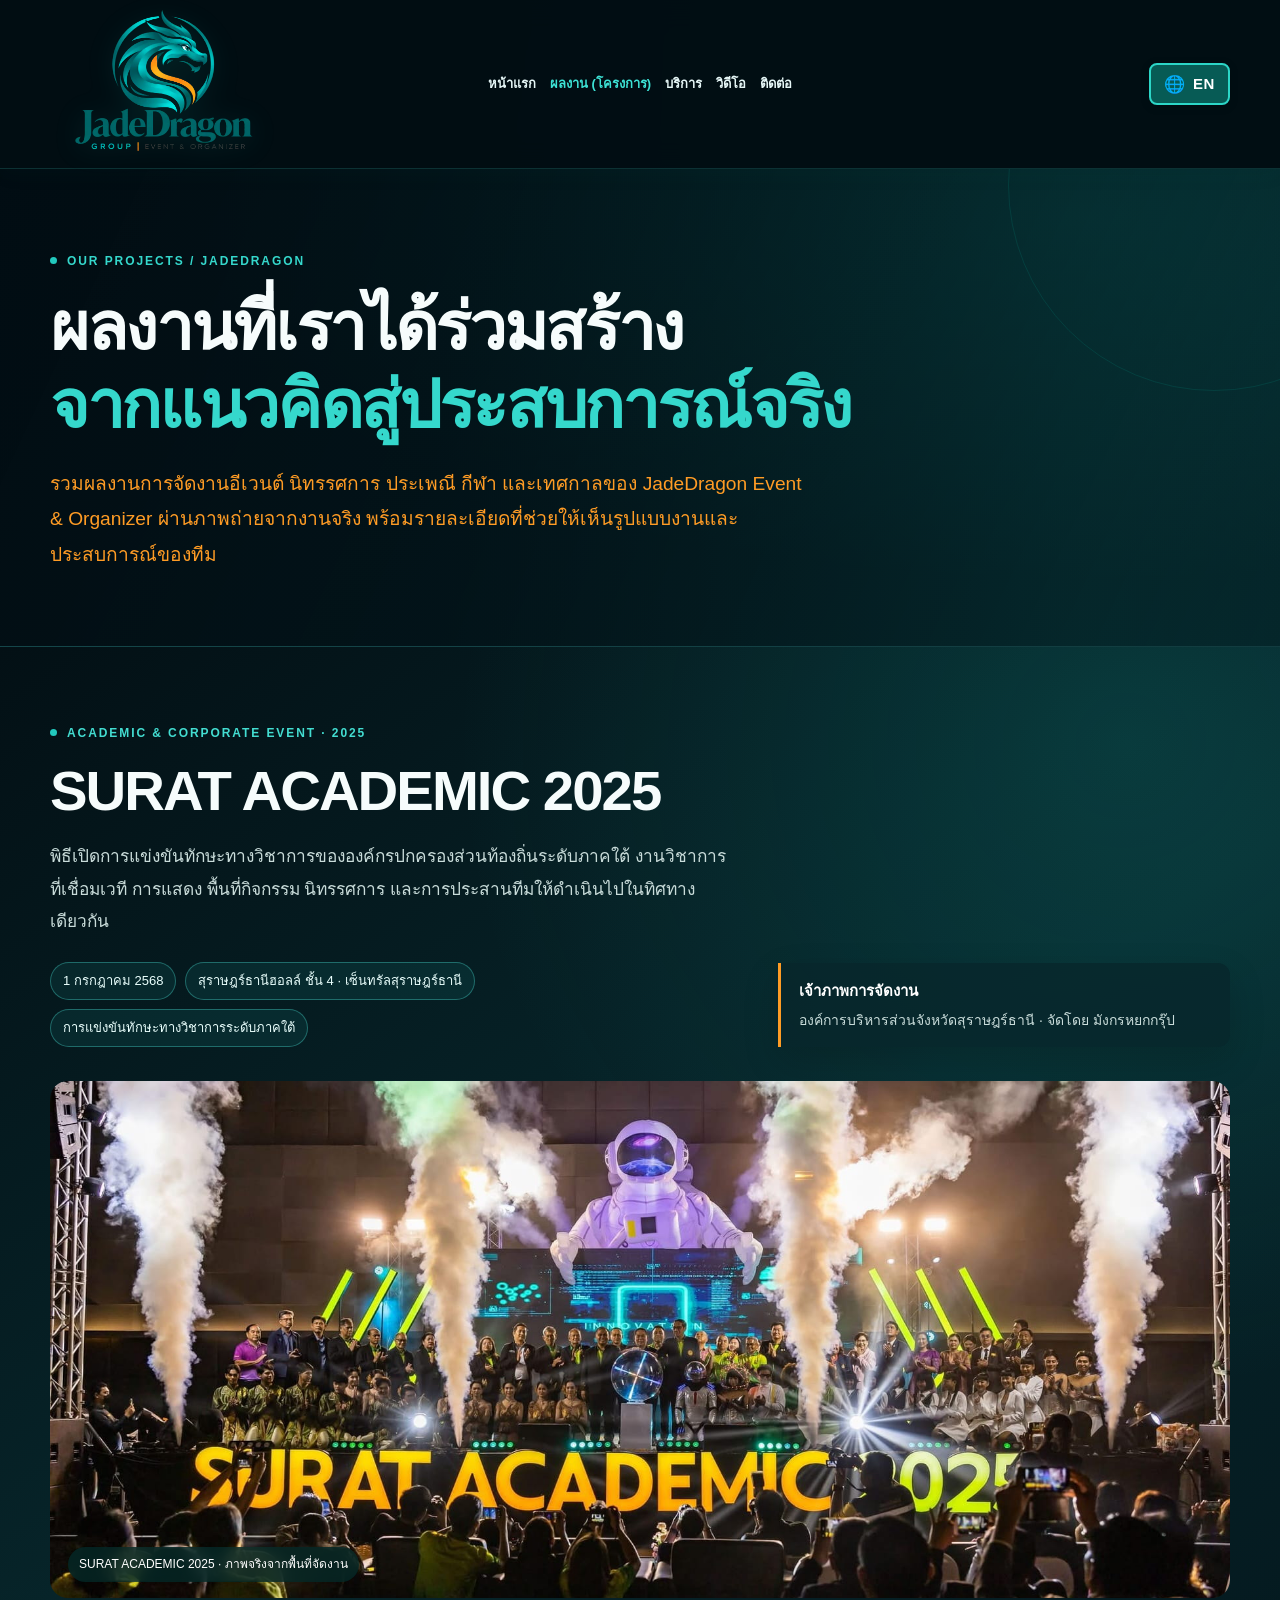
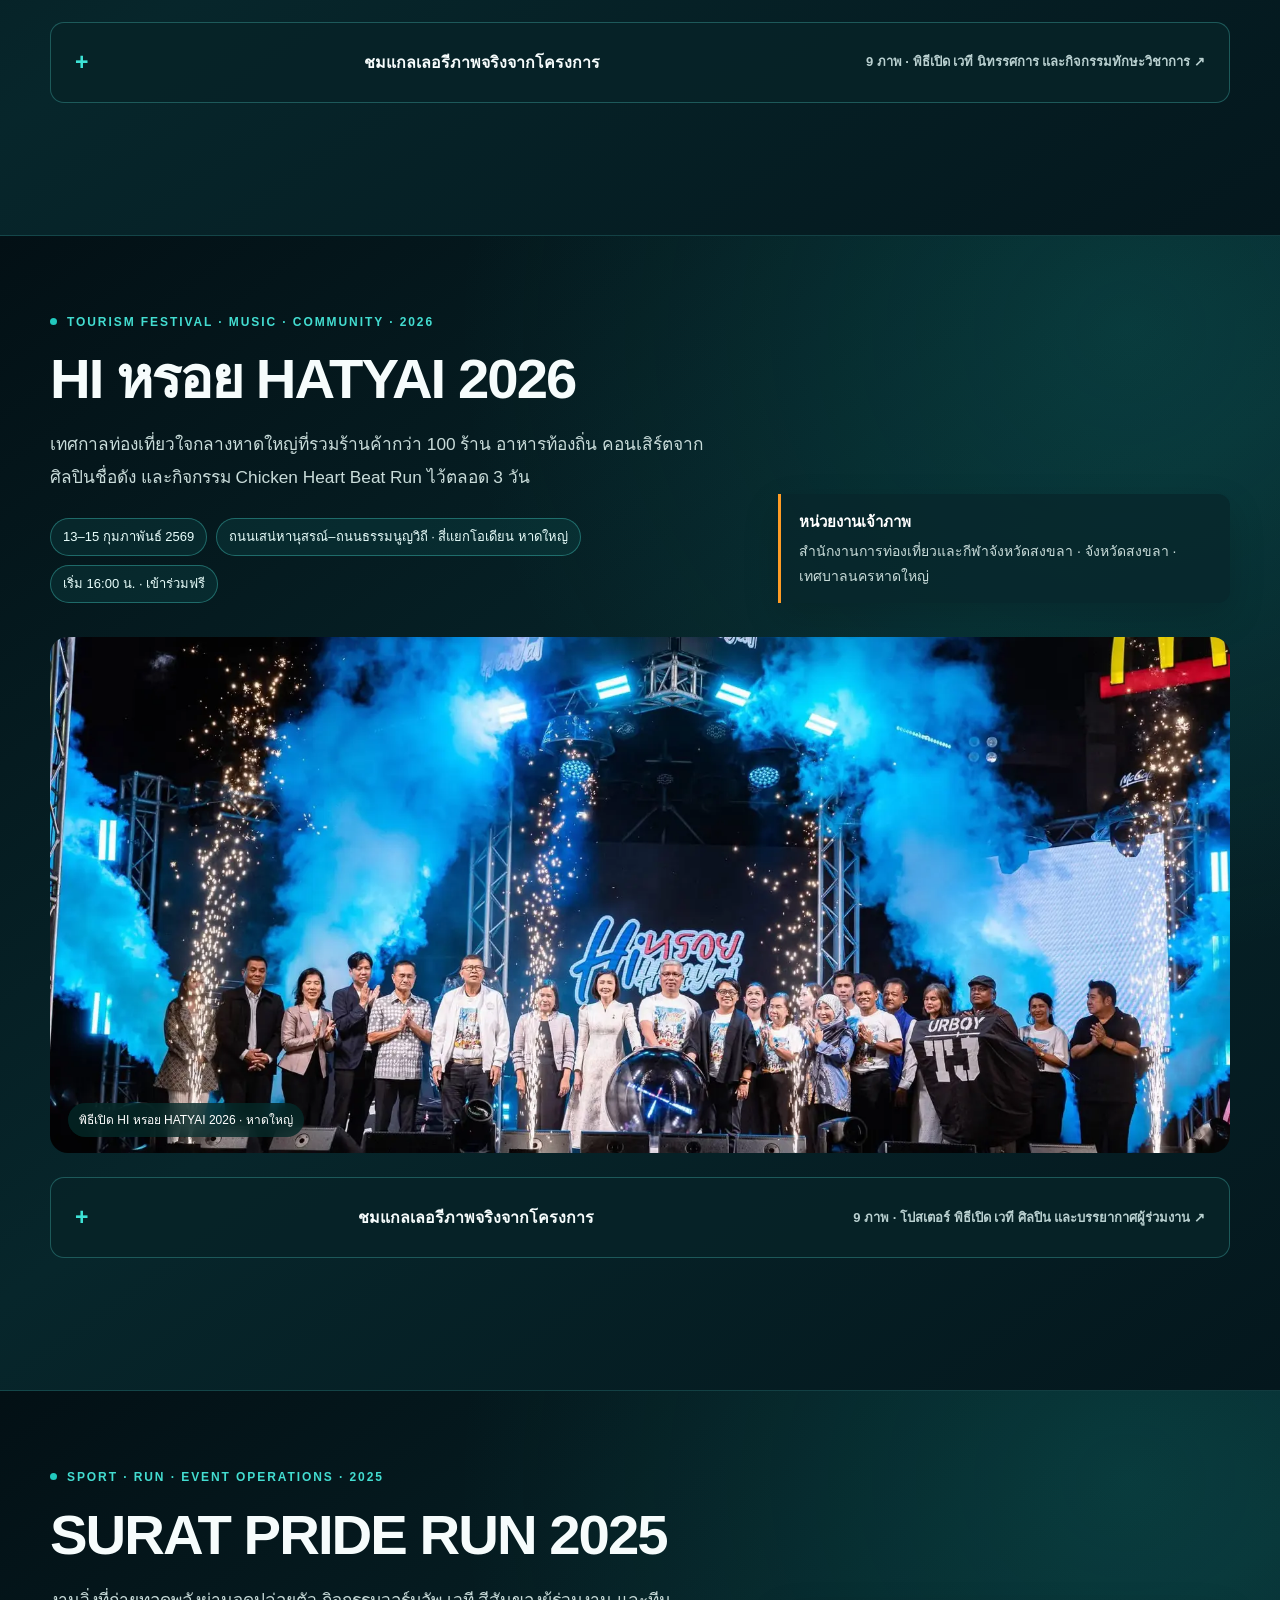
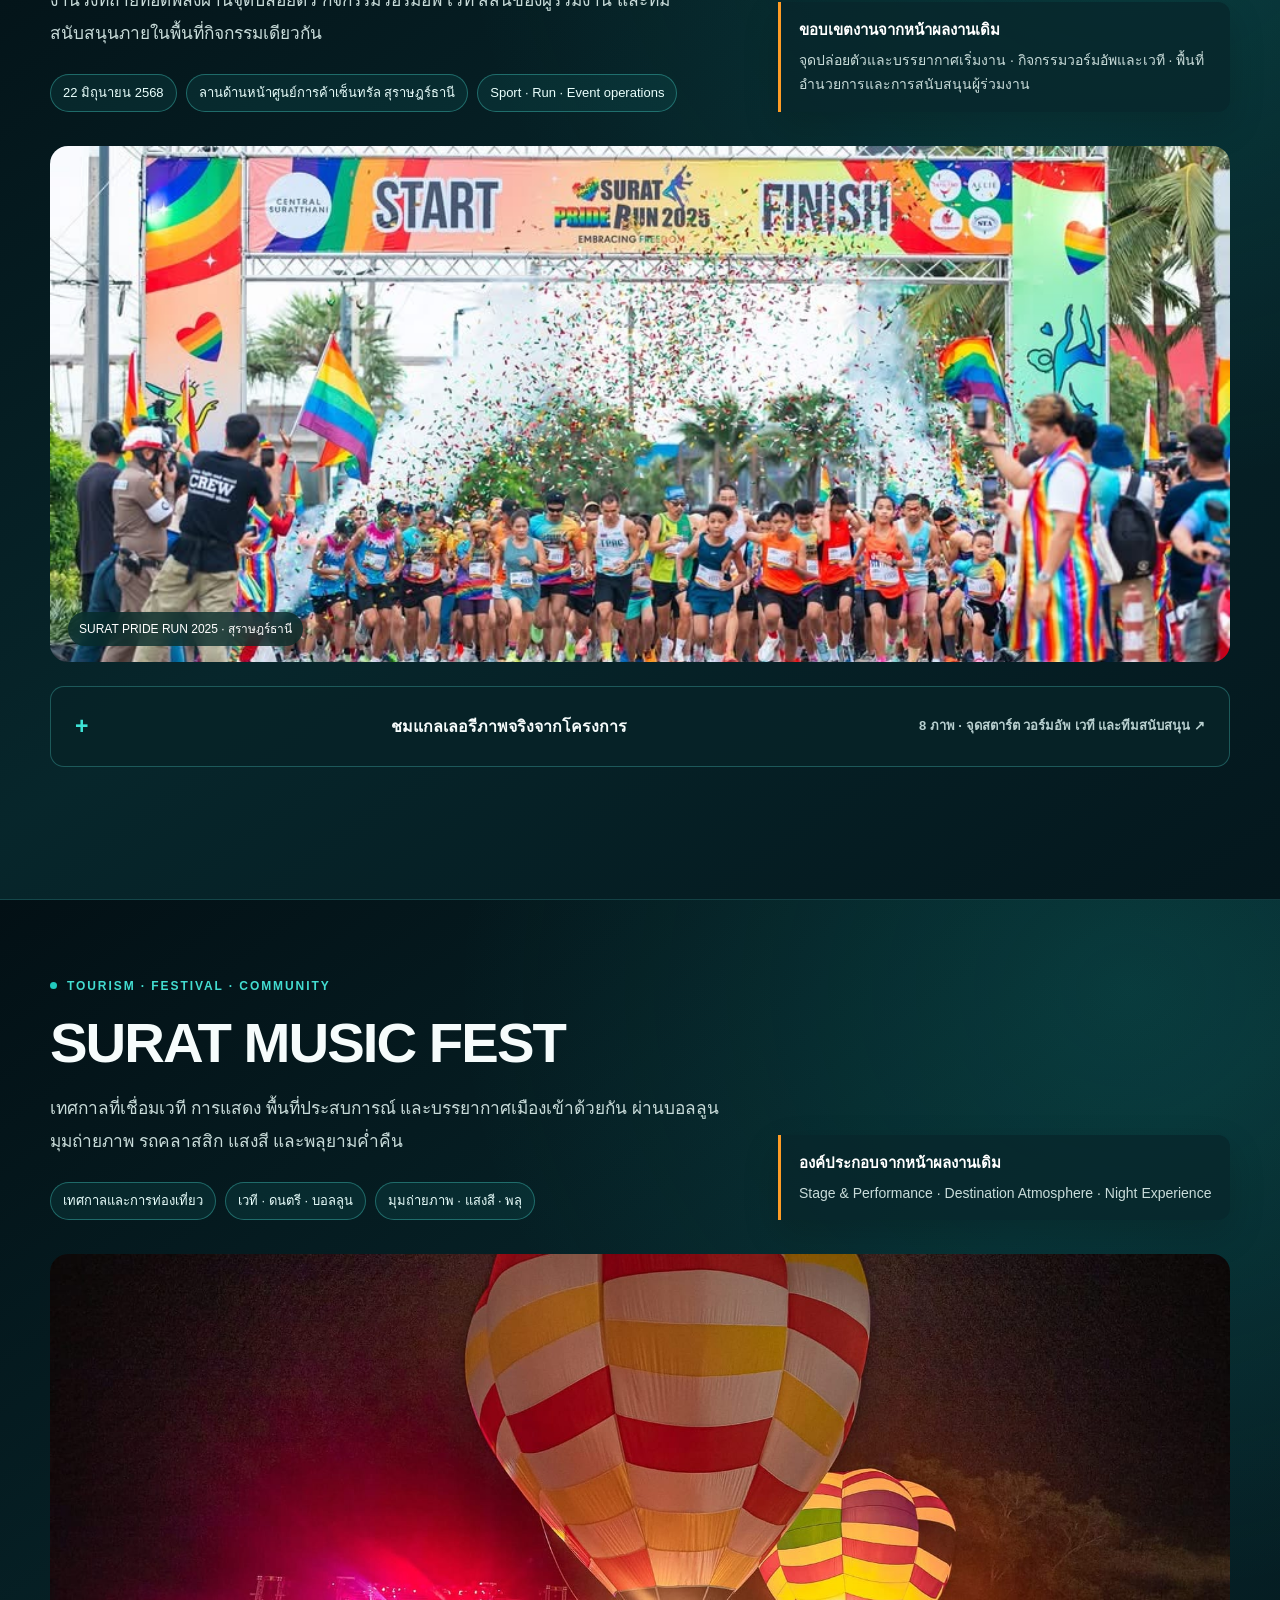
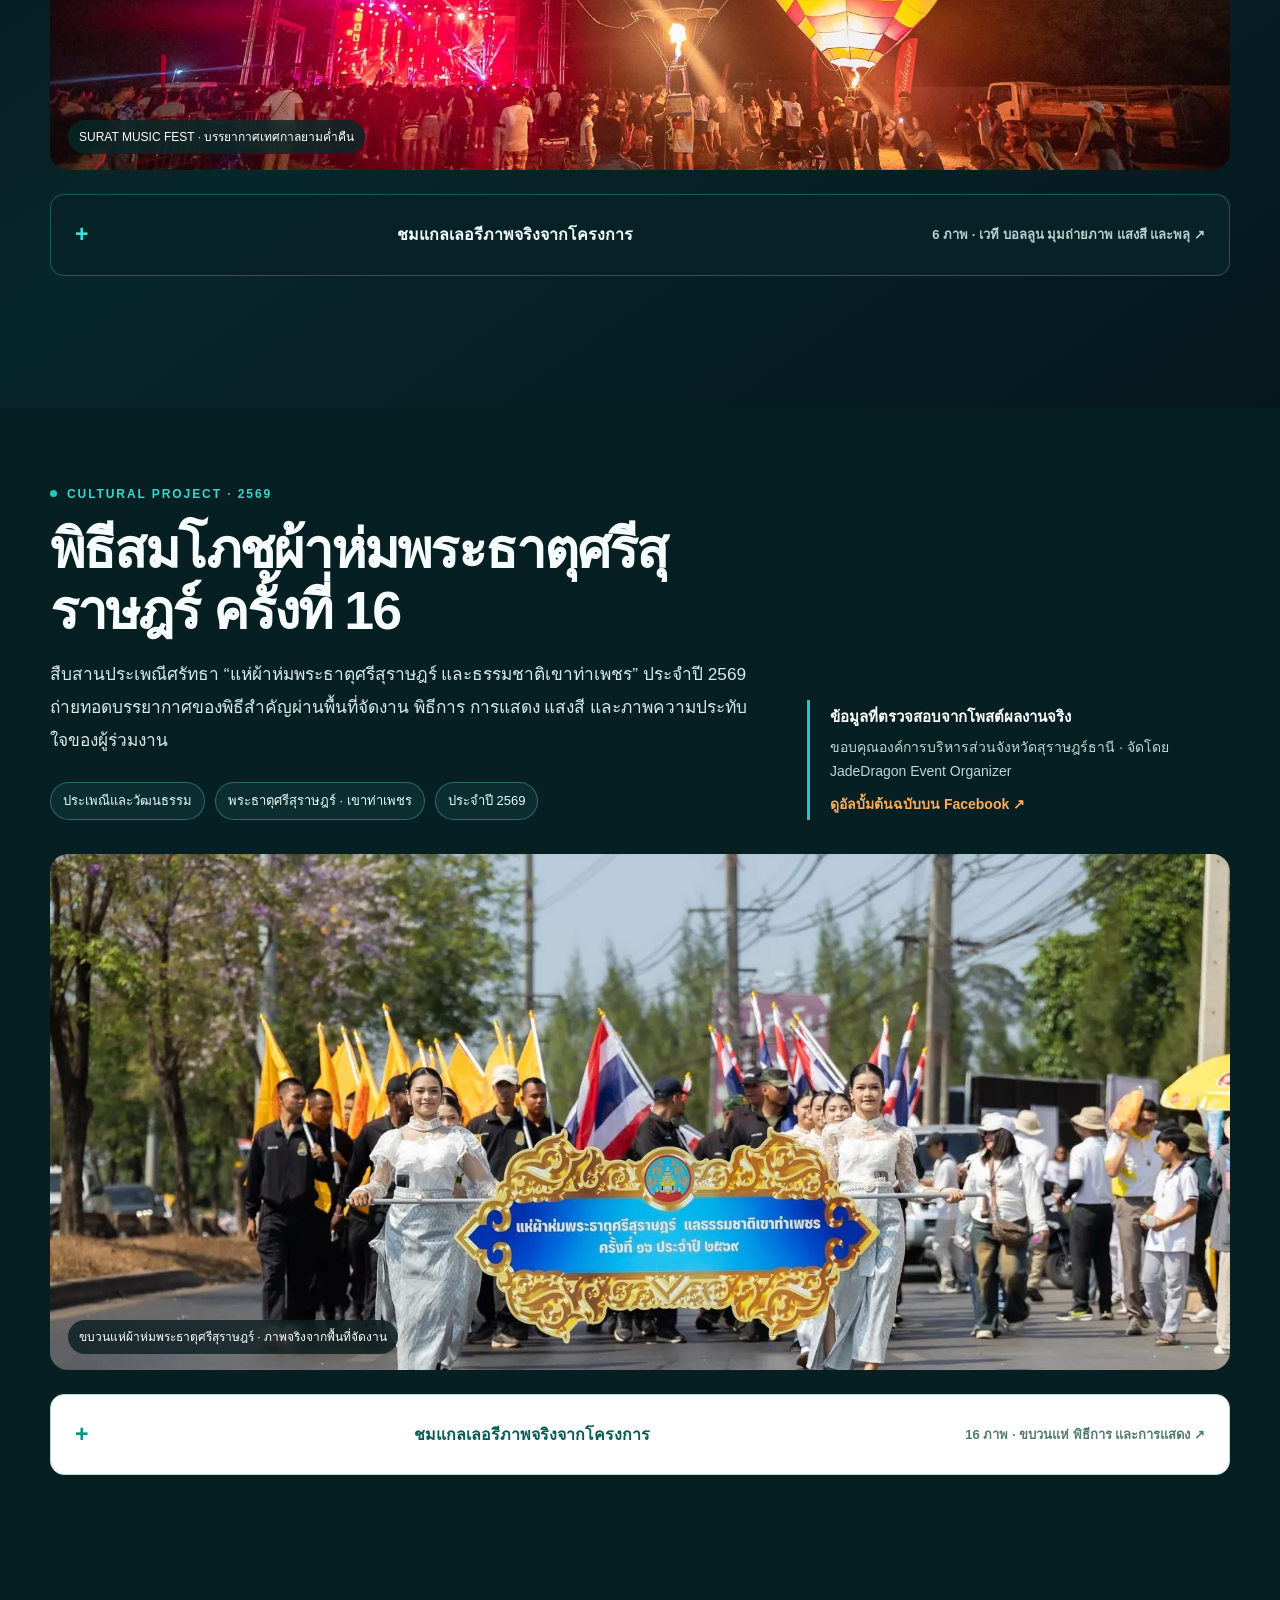
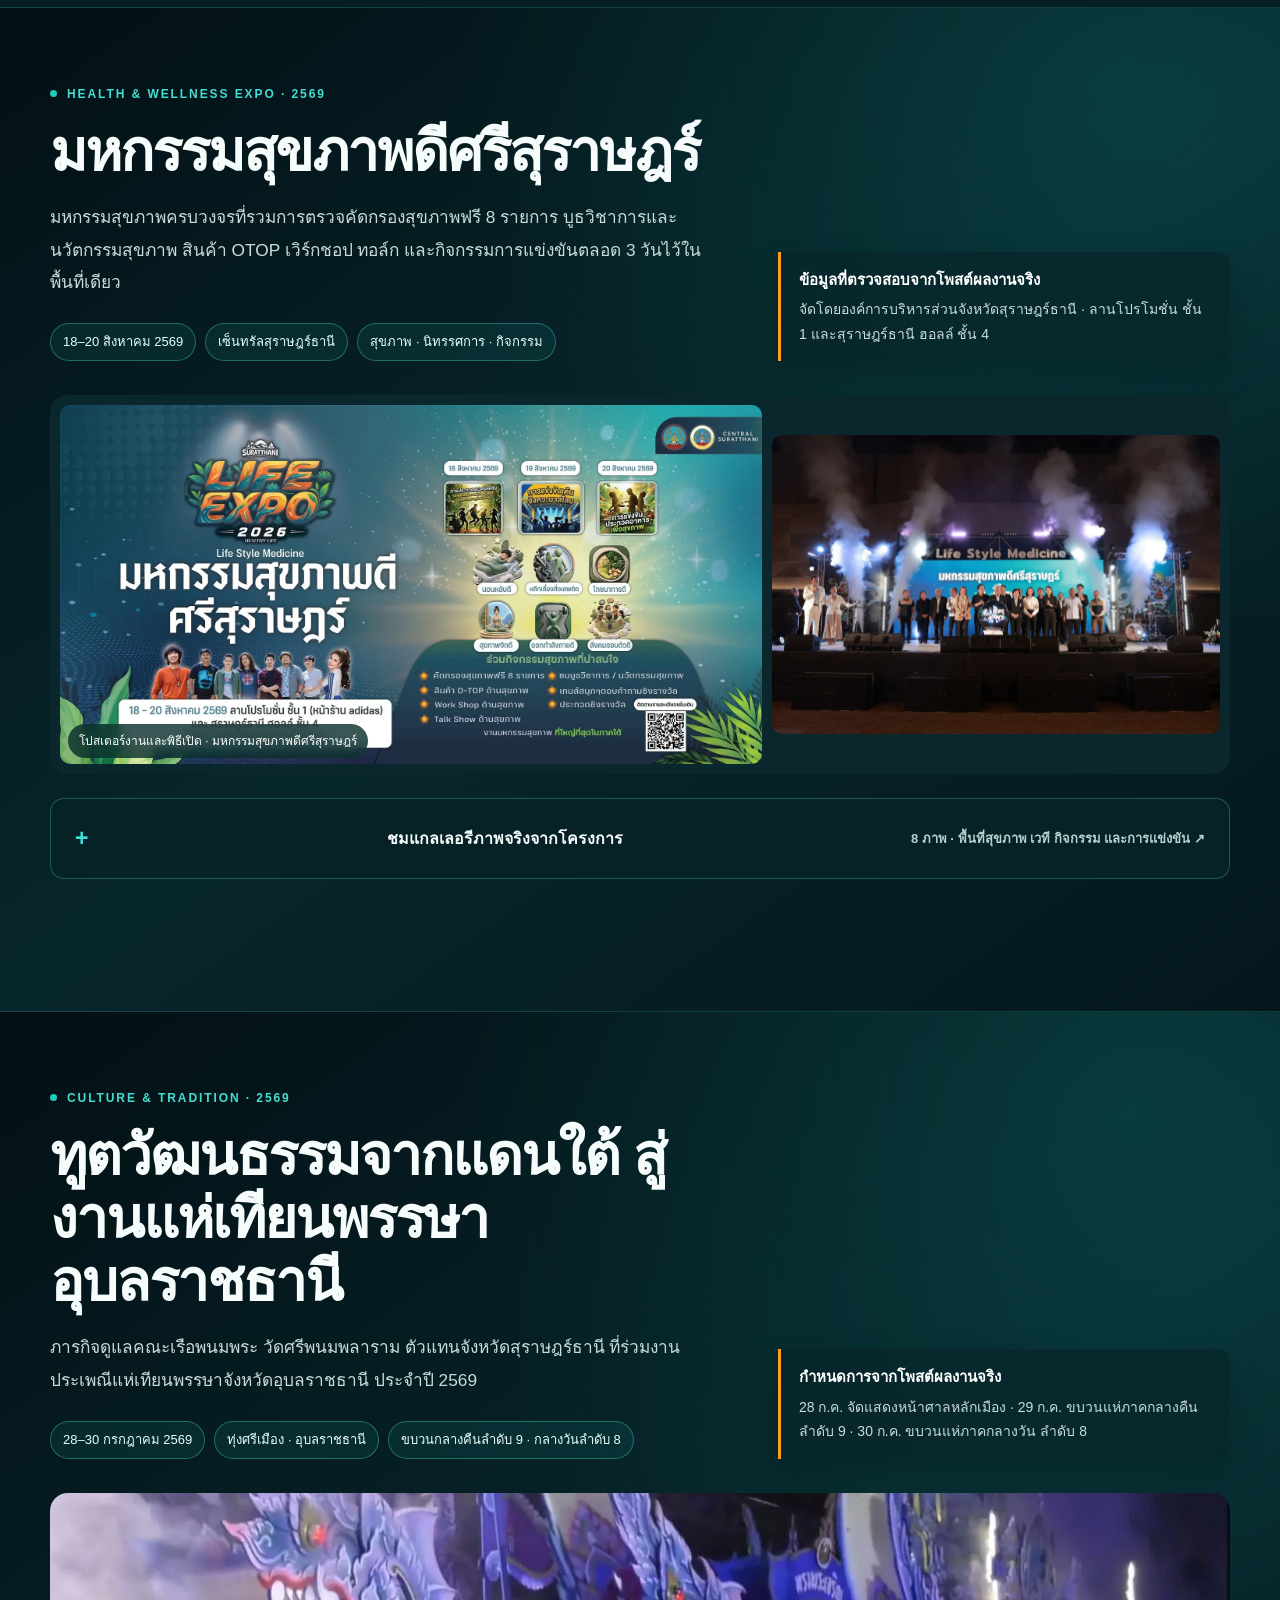
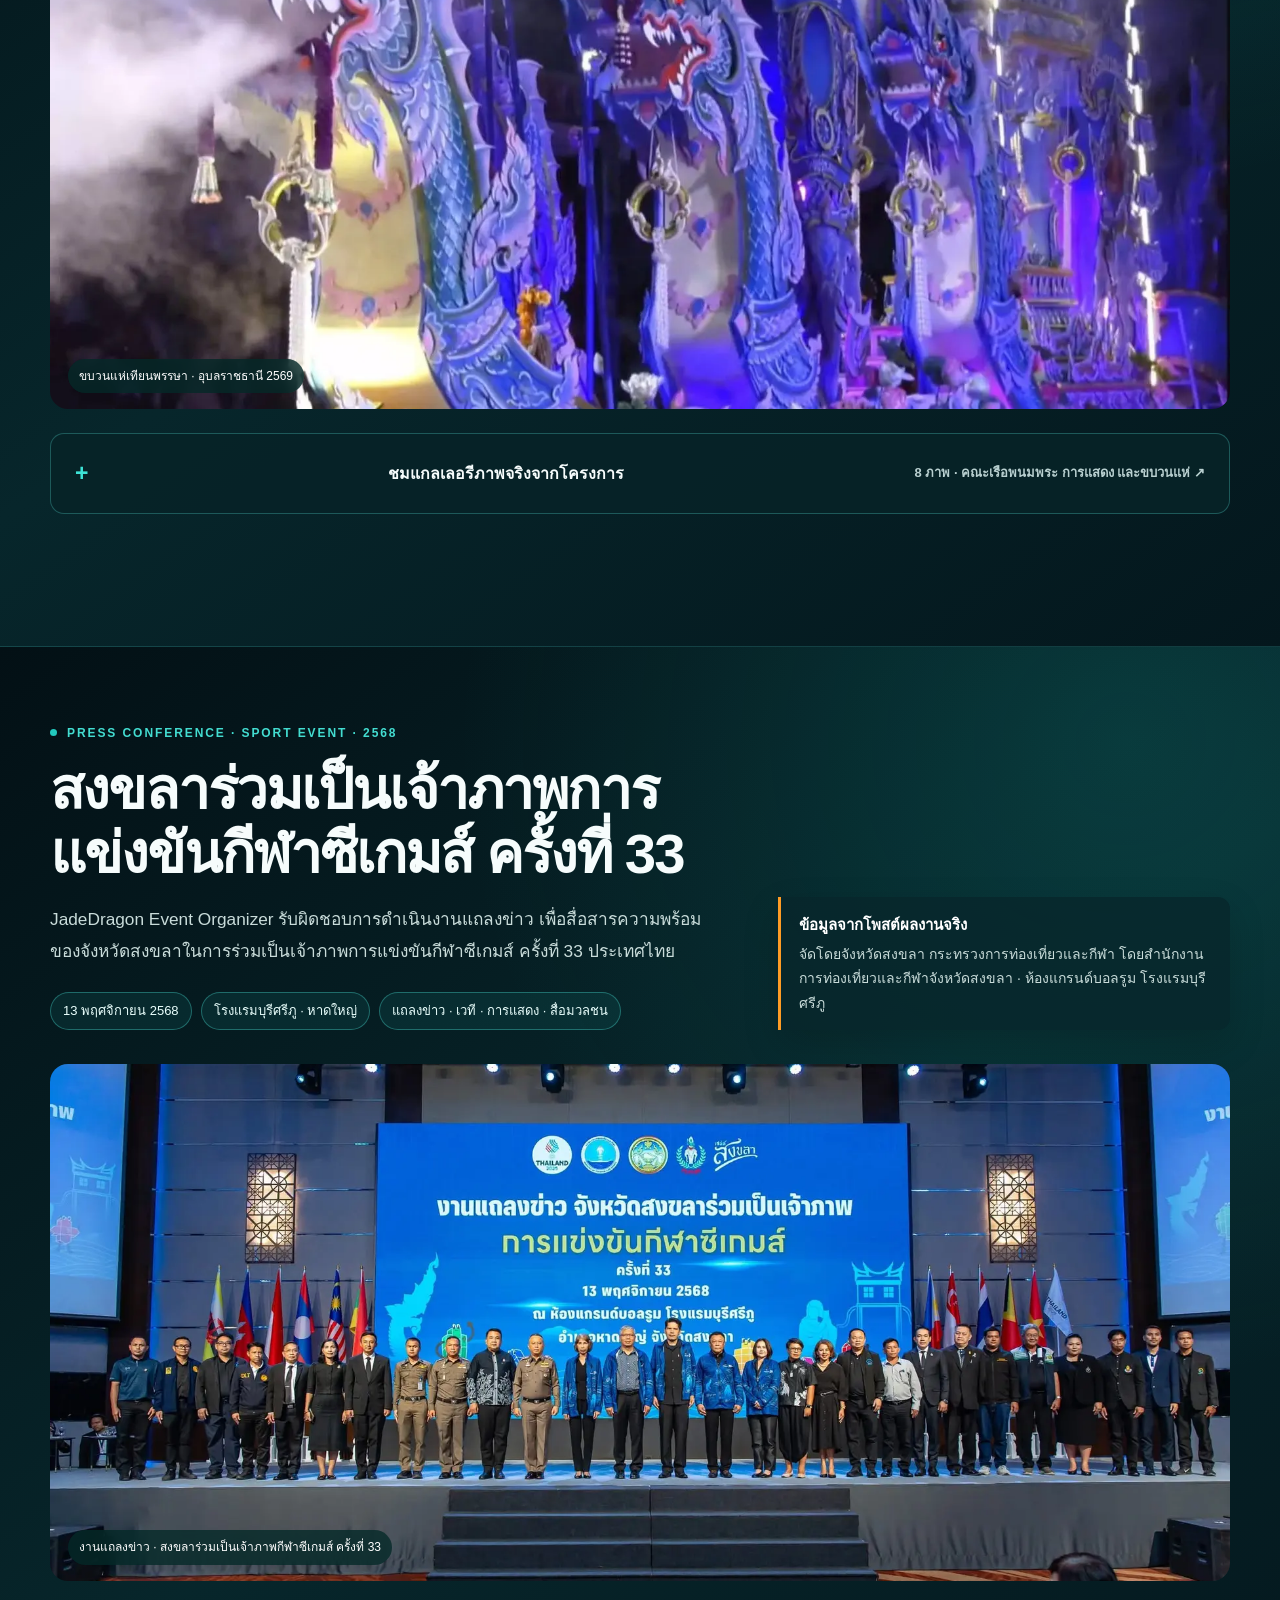
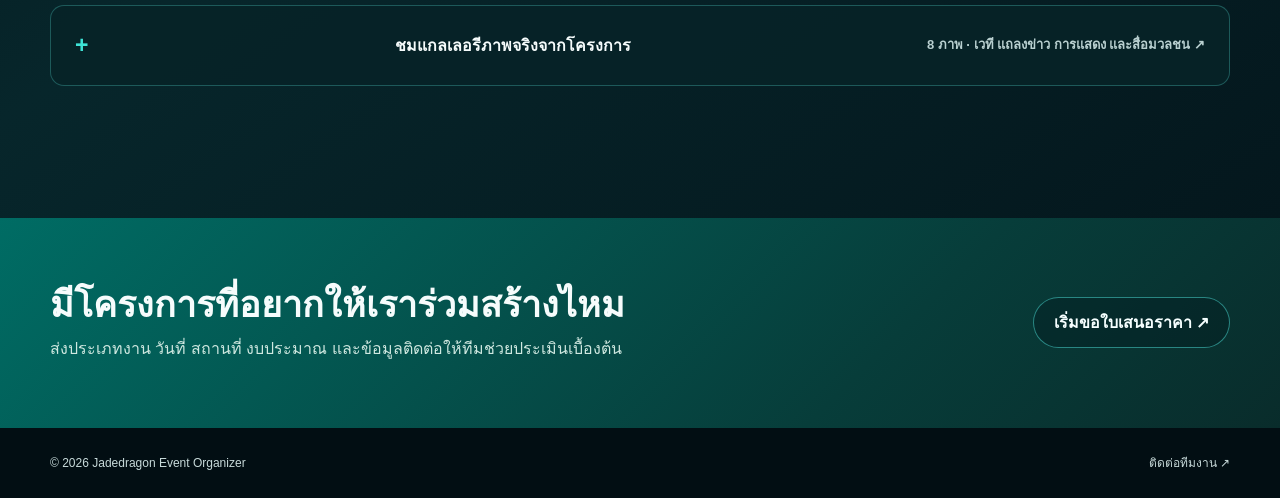
==== commit f4ed7678: "Update HI Roy Hatyai 2026 project" ====
--- a/projects/index.html
+++ b/projects/index.html
@@ -381,21 +381,28 @@
 
 <section class="health-feature" id="hi-roy-hatyai-2026" aria-labelledby="hi-roy-project-title">
 <div class="wrap">
-<div class="health-head"><div>
-<div class="eyebrow">SPORTS EVENT · TOURISM FESTIVAL · 2026</div>
-<h2 id="hi-roy-project-title" data-th="HI หรอย HATYAI" data-en="HI ROY HATYAI">HI หรอย HATYAI</h2>
-<p class="lead" data-th="Chicken Heart Beat Run — กิจกรรมวิ่ง Fun Run ระยะ 5 กิโลเมตร ภายใต้บรรยากาศเทศกาลท่องเที่ยวที่เชื่อมผู้คน กิจกรรม และความสนุกใจกลางเมืองหาดใหญ่" data-en="Chicken Heart Beat Run — a 5-kilometre Fun Run bringing people, activities and tourism-festival energy together in central Hat Yai.">Chicken Heart Beat Run — กิจกรรมวิ่ง Fun Run ระยะ 5 กิโลเมตร ภายใต้บรรยากาศเทศกาลท่องเที่ยวที่เชื่อมผู้คน กิจกรรม และความสนุกใจกลางเมืองหาดใหญ่</p>
-<div class="health-facts"><span>14 กุมภาพันธ์ 2569</span><span>หน้าโอเดียน ถนนธรรมนูญวิถี · หาดใหญ่</span><span>Fun Run 5 KM</span></div>
-</div><div class="health-source"><strong>ข้อมูลโครงการที่ได้รับ</strong><span>ซุ้มปล่อยตัวและเส้นชัย · นักวิ่งและผู้ร่วมกิจกรรม · มาสคอต · พิธีการและกิจกรรมบนเวที</span></div></div>
-<div class="health-cover hatyai-visual" role="img" aria-label="กราฟิก HI หรอย HATYAI Chicken Heart Beat Run">
-<div class="hatyai-outline" aria-hidden="true">HI หรอย<br>HATYAI</div>
-<span class="hatyai-distance">FUN RUN 5 KM</span>
-<strong>CHICKEN HEART BEAT RUN</strong>
-<small>HATYAI · 14 FEB 2026</small>
-</div>
-<details class="culture-details health-details"><summary><b>ข้อมูลภาพโครงการ</b><span>รอไฟล์ภาพต้นฉบับสำหรับเว็บไซต์ ↗</span></summary><div class="culture-detail-body">
-<div class="pending">โครงสร้างรายละเอียดโครงการจัดทำครบแล้ว ขณะนี้ยังไม่มีไฟล์ภาพต้นฉบับของโครงการอยู่ในระบบเว็บไซต์ เมื่อได้รับไฟล์แล้วสามารถเพิ่มแกลเลอรีภาพจริงได้ทันทีโดยไม่ต้องเปลี่ยนโครงสร้างหน้านี้</div>
-</div></details>
+<div class="health-head">
+<div>
+<div class="eyebrow">TOURISM FESTIVAL · MUSIC · COMMUNITY · 2026</div>
+<h2 id="hi-roy-project-title" data-th="HI หรอย HATYAI 2026" data-en="HI ROY HATYAI 2026">HI หรอย HATYAI 2026</h2>
+<p class="lead" data-th="เทศกาลท่องเที่ยวใจกลางหาดใหญ่ที่รวมร้านค้ากว่า 100 ร้าน อาหารท้องถิ่น คอนเสิร์ตจากศิลปินชื่อดัง และกิจกรรม Chicken Heart Beat Run ไว้ตลอด 3 วัน" data-en="A three-day tourism festival in central Hat Yai featuring more than 100 vendors, local food, live concerts and the Chicken Heart Beat Run.">เทศกาลท่องเที่ยวใจกลางหาดใหญ่ที่รวมร้านค้ากว่า 100 ร้าน อาหารท้องถิ่น คอนเสิร์ตจากศิลปินชื่อดัง และกิจกรรม Chicken Heart Beat Run ไว้ตลอด 3 วัน</p>
+<div class="health-facts"><span data-th="13–15 กุมภาพันธ์ 2569" data-en="13–15 February 2026">13–15 กุมภาพันธ์ 2569</span><span data-th="ถนนเสน่หานุสรณ์–ถนนธรรมนูญวิถี · สี่แยกโอเดียน หาดใหญ่" data-en="Saneha Nusorn–Thammanoonvithi Road · Odean Junction, Hat Yai">ถนนเสน่หานุสรณ์–ถนนธรรมนูญวิถี · สี่แยกโอเดียน หาดใหญ่</span><span data-th="เริ่ม 16:00 น. · เข้าร่วมฟรี" data-en="From 4:00 PM · Free admission">เริ่ม 16:00 น. · เข้าร่วมฟรี</span></div>
+</div>
+<div class="health-source"><strong data-th="หน่วยงานเจ้าภาพ" data-en="Host organizations">หน่วยงานเจ้าภาพ</strong><span data-th="สำนักงานการท่องเที่ยวและกีฬาจังหวัดสงขลา · จังหวัดสงขลา · เทศบาลนครหาดใหญ่" data-en="Songkhla Provincial Office of Tourism and Sports · Songkhla Province · Hat Yai City Municipality">สำนักงานการท่องเที่ยวและกีฬาจังหวัดสงขลา · จังหวัดสงขลา · เทศบาลนครหาดใหญ่</span></div>
+</div>
+<figure class="health-cover"><img src="../assets/projects/hi-roy-hatyai-2026/opening-ceremony.webp" alt="พิธีเปิดเทศกาล HI หรอย HATYAI 2026 พร้อมแสงสีและเอฟเฟกต์บนเวที" width="1800" height="1200" loading="lazy"><figcaption data-th="พิธีเปิด HI หรอย HATYAI 2026 · หาดใหญ่" data-en="Opening ceremony · HI ROY HATYAI 2026">พิธีเปิด HI หรอย HATYAI 2026 · หาดใหญ่</figcaption></figure>
+<details class="culture-details health-details"><summary><b data-th="ชมแกลเลอรีภาพจริงจากโครงการ" data-en="View real project photo gallery">ชมแกลเลอรีภาพจริงจากโครงการ</b><span data-th="9 ภาพ · โปสเตอร์ พิธีเปิด เวที ศิลปิน และบรรยากาศผู้ร่วมงาน ↗" data-en="9 photos · Poster, opening ceremony, stage, artists and festival atmosphere ↗">9 ภาพ · โปสเตอร์ พิธีเปิด เวที ศิลปิน และบรรยากาศผู้ร่วมงาน ↗</span></summary><div class="culture-detail-body">
+<div class="health-gallery" aria-label="ภาพโครงการ HI หรอย HATYAI 2026">
+<figure><img src="../assets/projects/hi-roy-hatyai-2026/poster.webp" alt="โปสเตอร์เทศกาล HI หรอย HATYAI 2026 พร้อมรายชื่อศิลปินและสถานที่จัดงาน" width="960" height="960" loading="lazy"></figure>
+<figure class="wide"><img src="../assets/projects/hi-roy-hatyai-2026/opening-ceremony.webp" alt="แขกผู้มีเกียรติและผู้จัดงานร่วมพิธีเปิดบนเวที" width="1800" height="1200" loading="lazy"></figure>
+<figure><img src="../assets/projects/hi-roy-hatyai-2026/cultural-performance.webp" alt="การแสดงศิลปวัฒนธรรมบนเวที HI หรอย HATYAI" width="1800" height="1200" loading="lazy"></figure>
+<figure><img src="../assets/projects/hi-roy-hatyai-2026/official-address.webp" alt="ผู้แทนสำนักงานการท่องเที่ยวและกีฬาจังหวัดสงขลากล่าวบนเวที" width="1800" height="1200" loading="lazy"></figure>
+<figure class="wide"><img src="../assets/projects/hi-roy-hatyai-2026/urboy-tj-stage.webp" alt="คอนเสิร์ต UrBoy TJ ท่ามกลางผู้ชมในเทศกาล" width="1800" height="1200" loading="lazy"></figure>
+<figure class="portrait"><img src="../assets/projects/hi-roy-hatyai-2026/urboy-tj-closeup.webp" alt="UrBoy TJ แสดงคอนเสิร์ตบนเวที" width="1200" height="1800" loading="lazy"></figure>
+<figure><img src="../assets/projects/hi-roy-hatyai-2026/crowd-group.webp" alt="ศิลปินและผู้ร่วมงานถ่ายภาพร่วมกันบนถนนใจกลางหาดใหญ่" width="1800" height="1201" loading="lazy"></figure>
+<figure class="wide"><img src="../assets/projects/hi-roy-hatyai-2026/safeplanet-stage.webp" alt="วง Safe Planet แสดงดนตรีสดบนเวทีเทศกาล" width="1800" height="1200" loading="lazy"></figure>
+<figure><img src="../assets/projects/hi-roy-hatyai-2026/crowd-atmosphere.webp" alt="บรรยากาศผู้เข้าร่วมงานจำนวนมากบริเวณถนนเสน่หานุสรณ์" width="1800" height="1200" loading="lazy"></figure>
+</div></div></details>
 </div></section>
 
 <section class="health-feature" id="surat-pride-run-2025" aria-labelledby="pride-run-project-title">
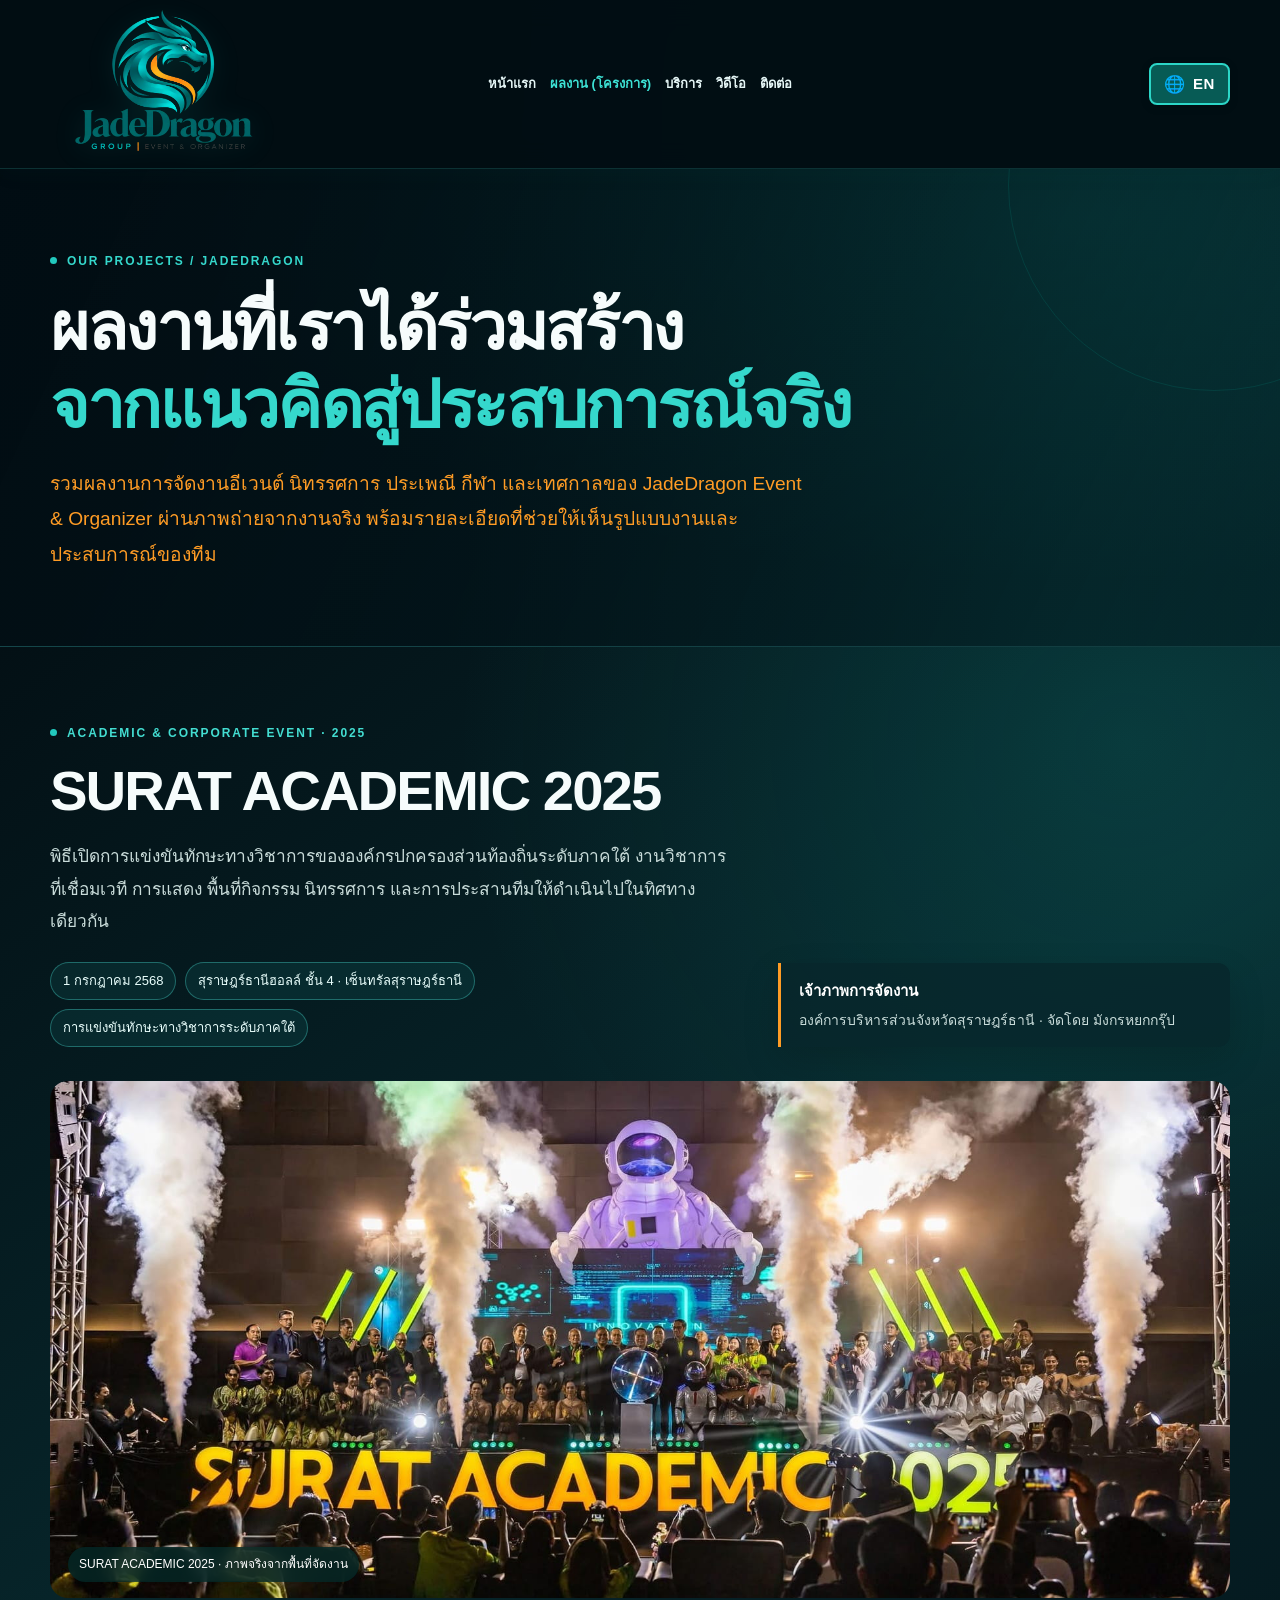
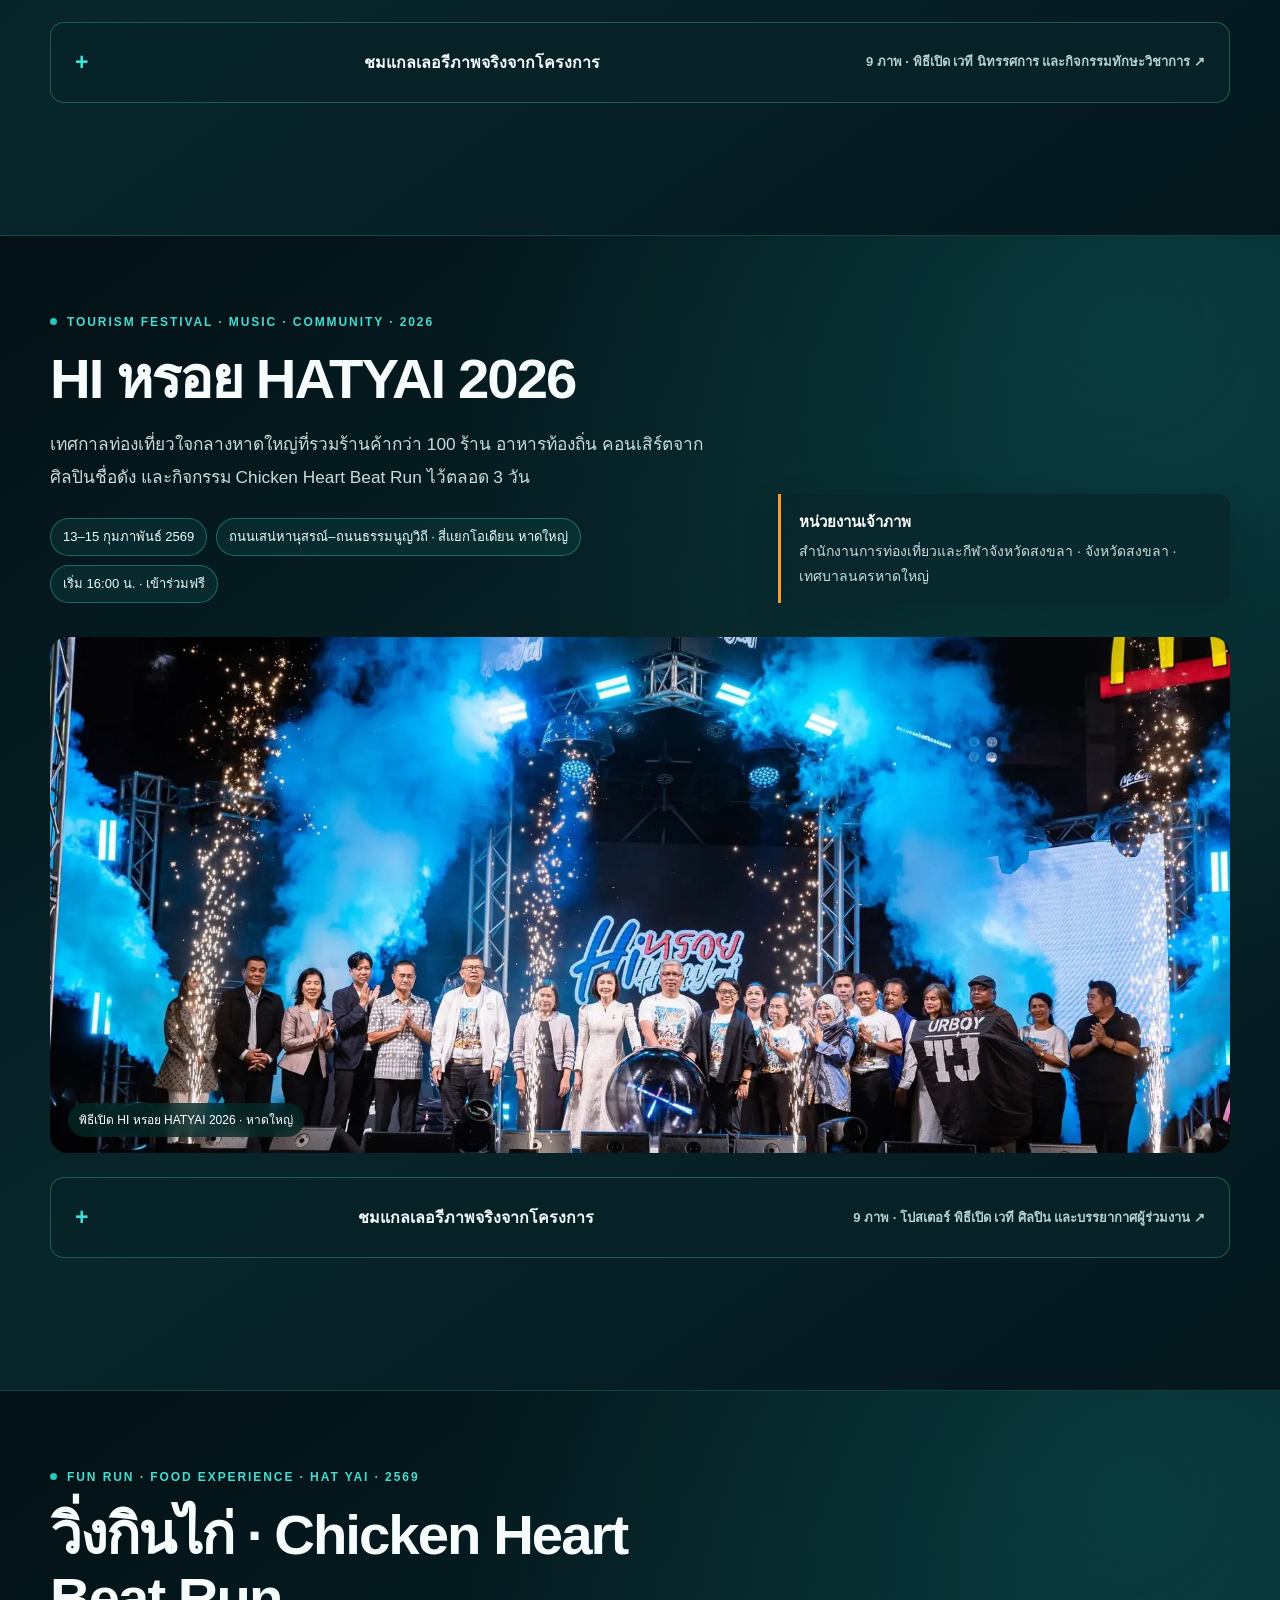
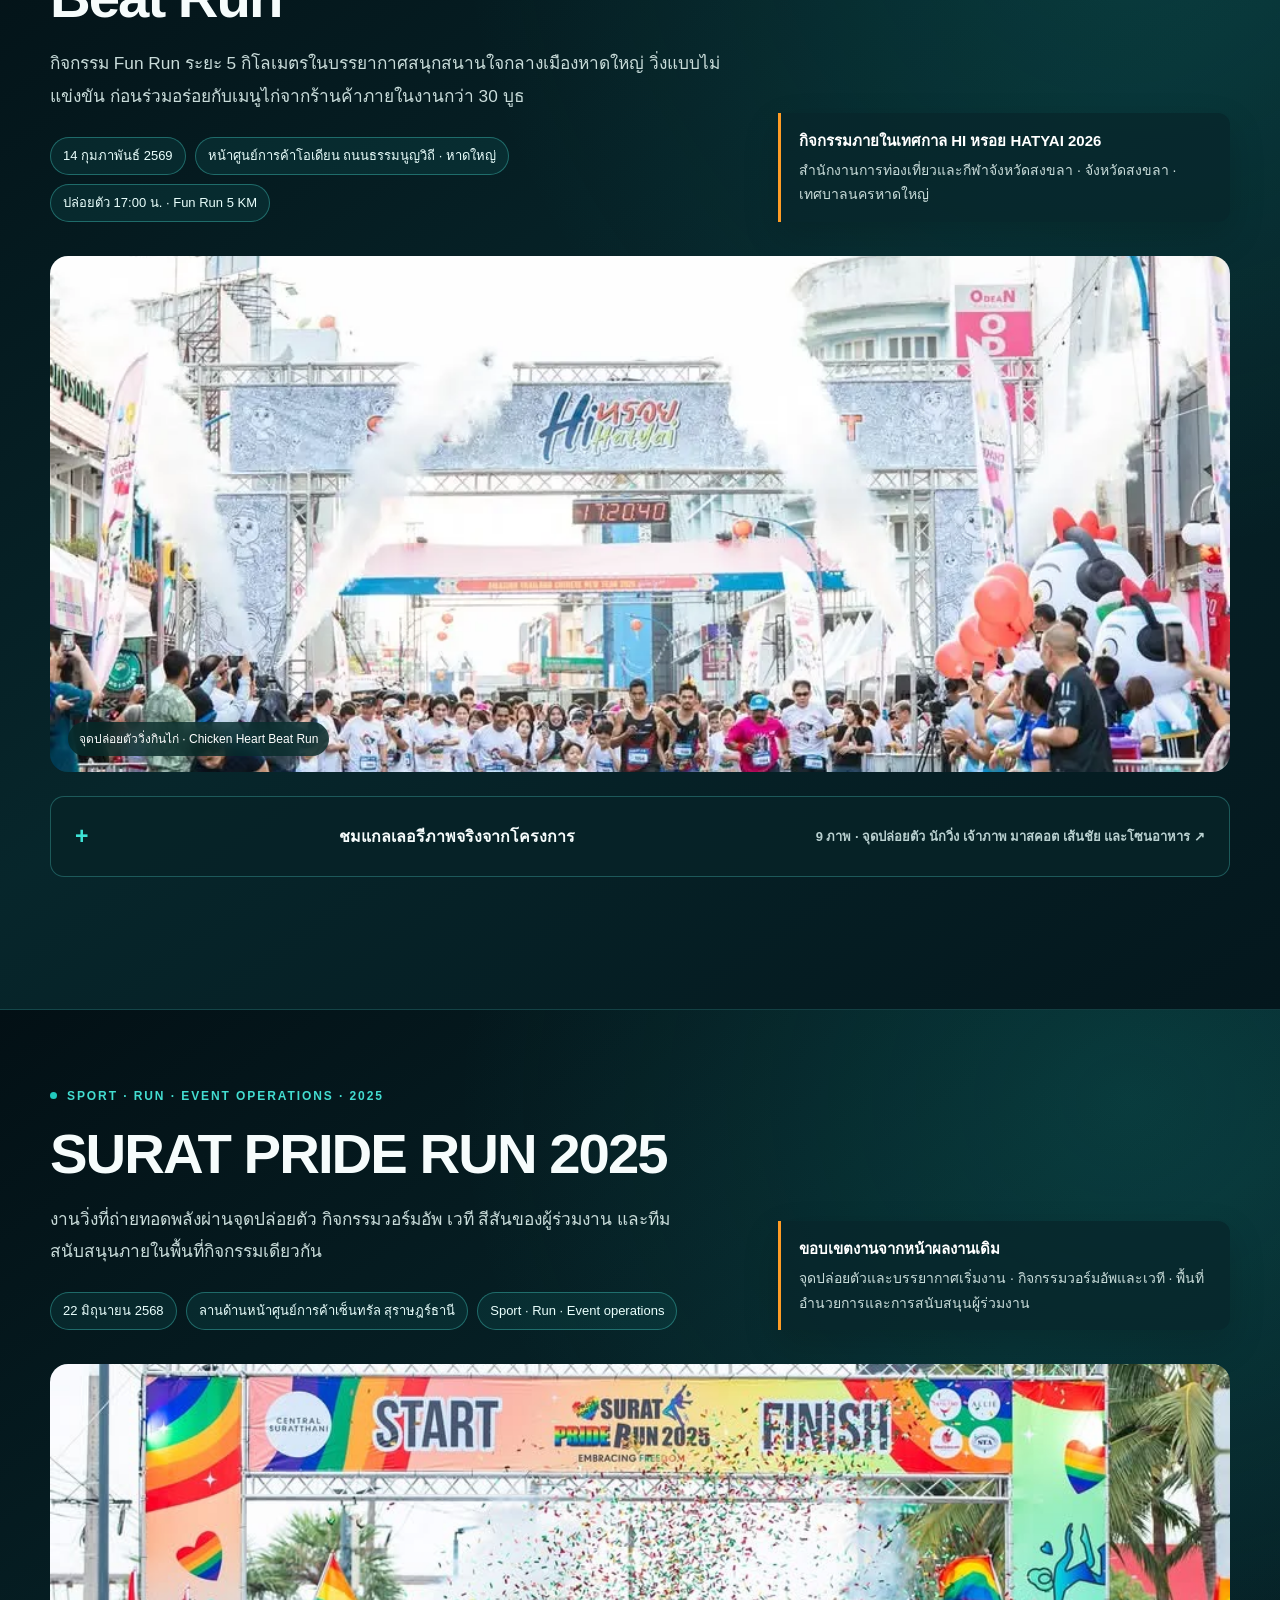
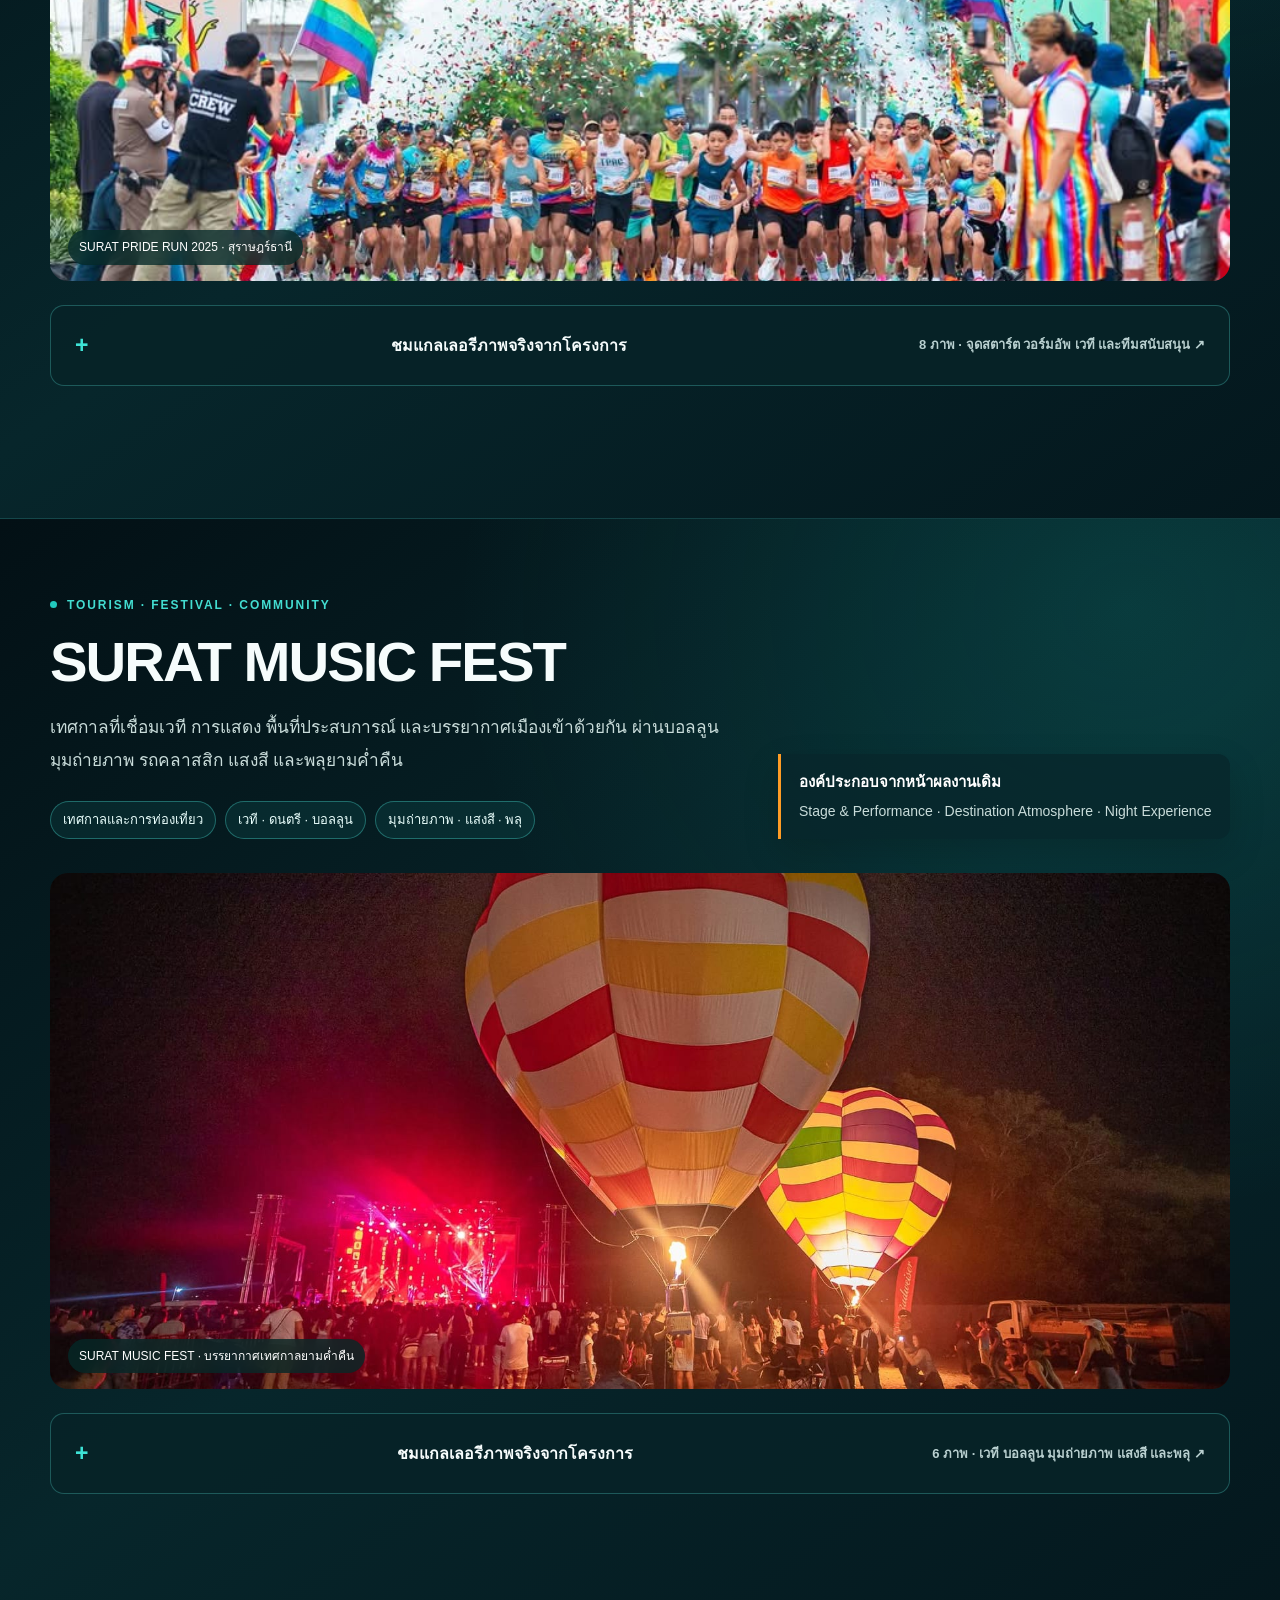
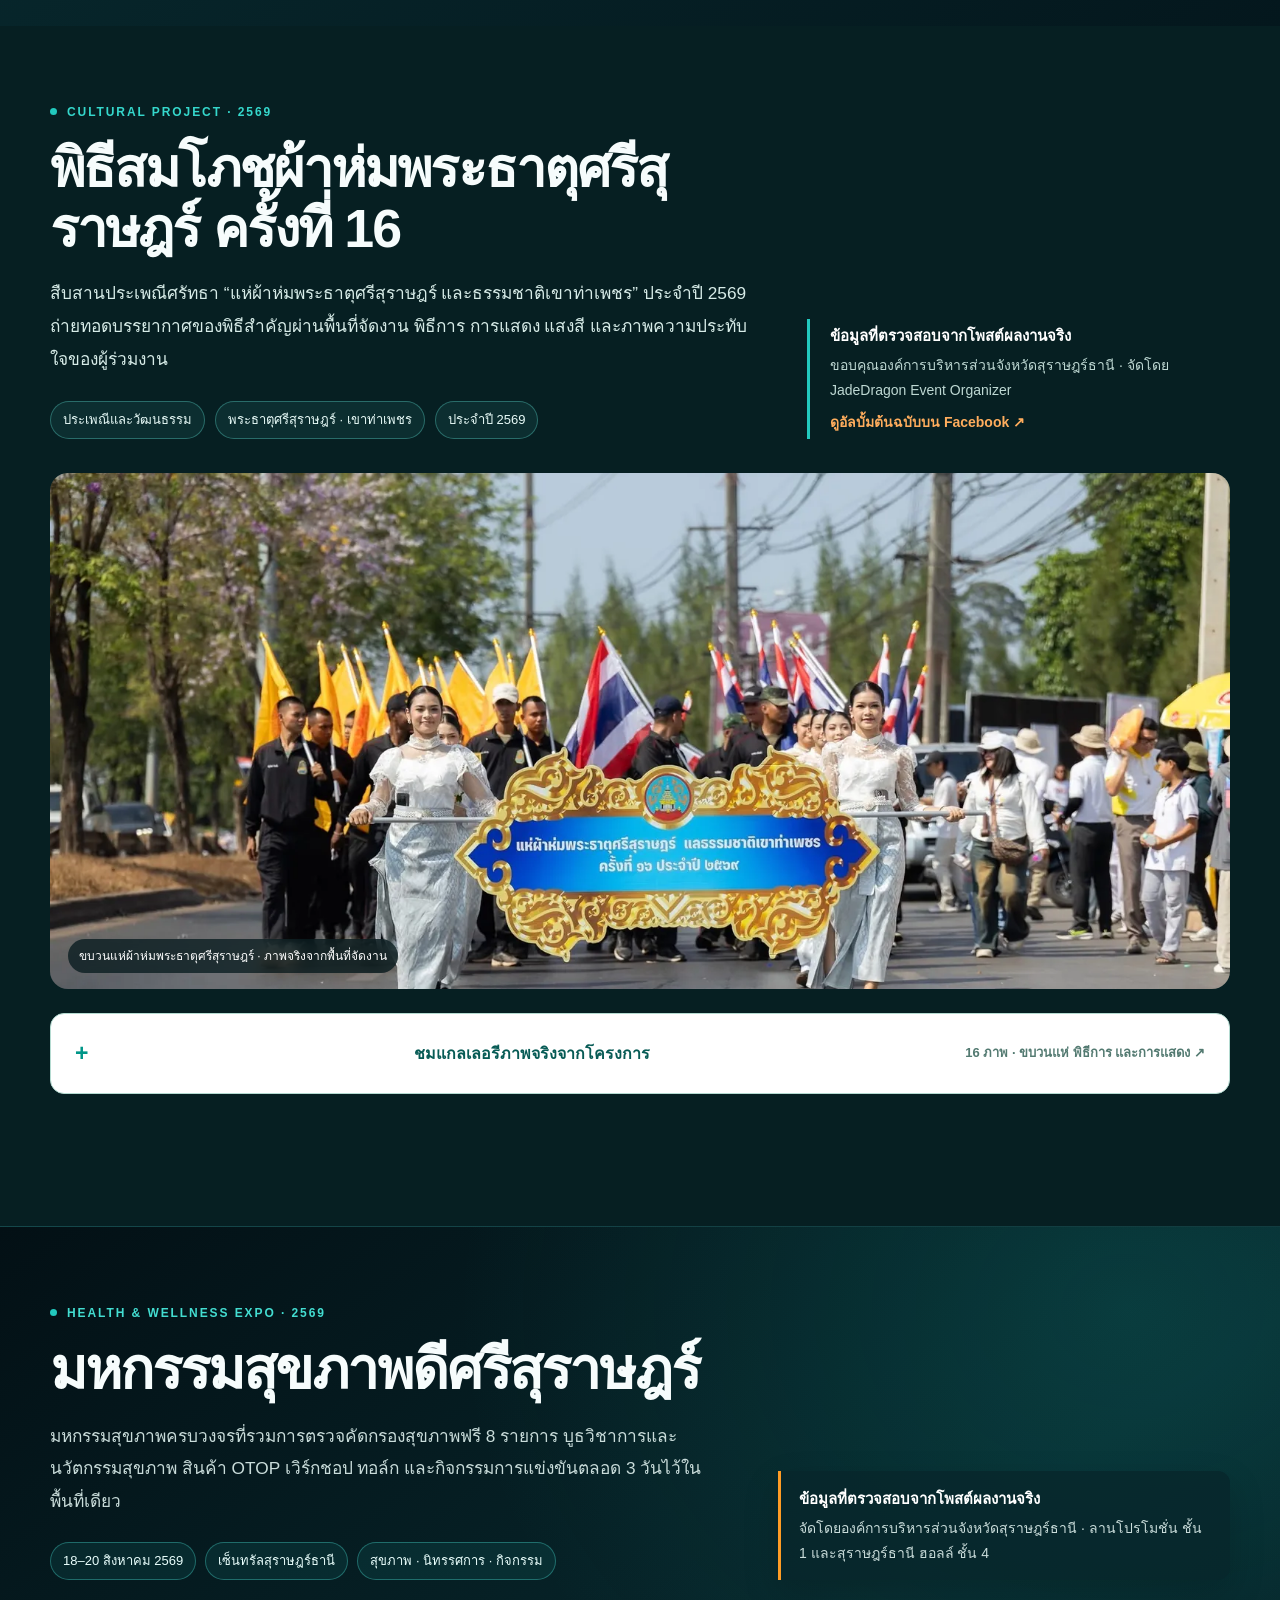
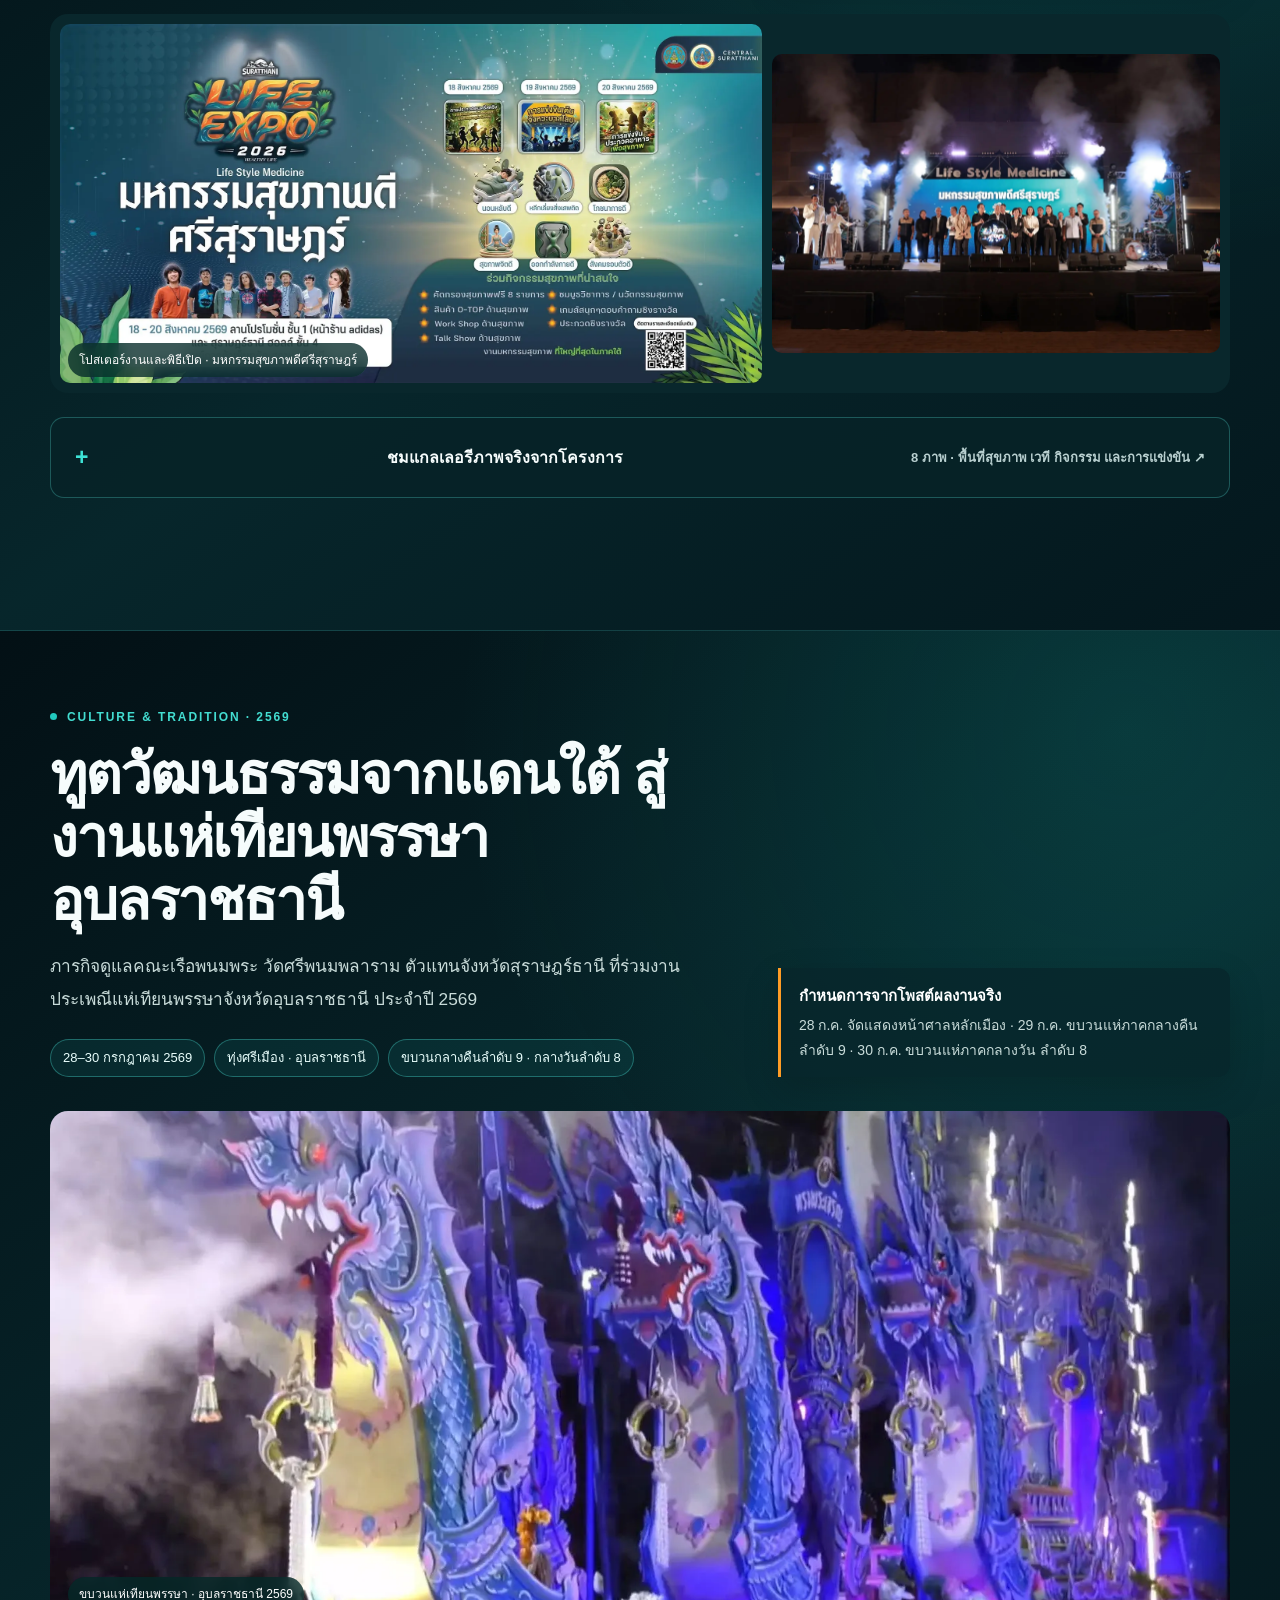
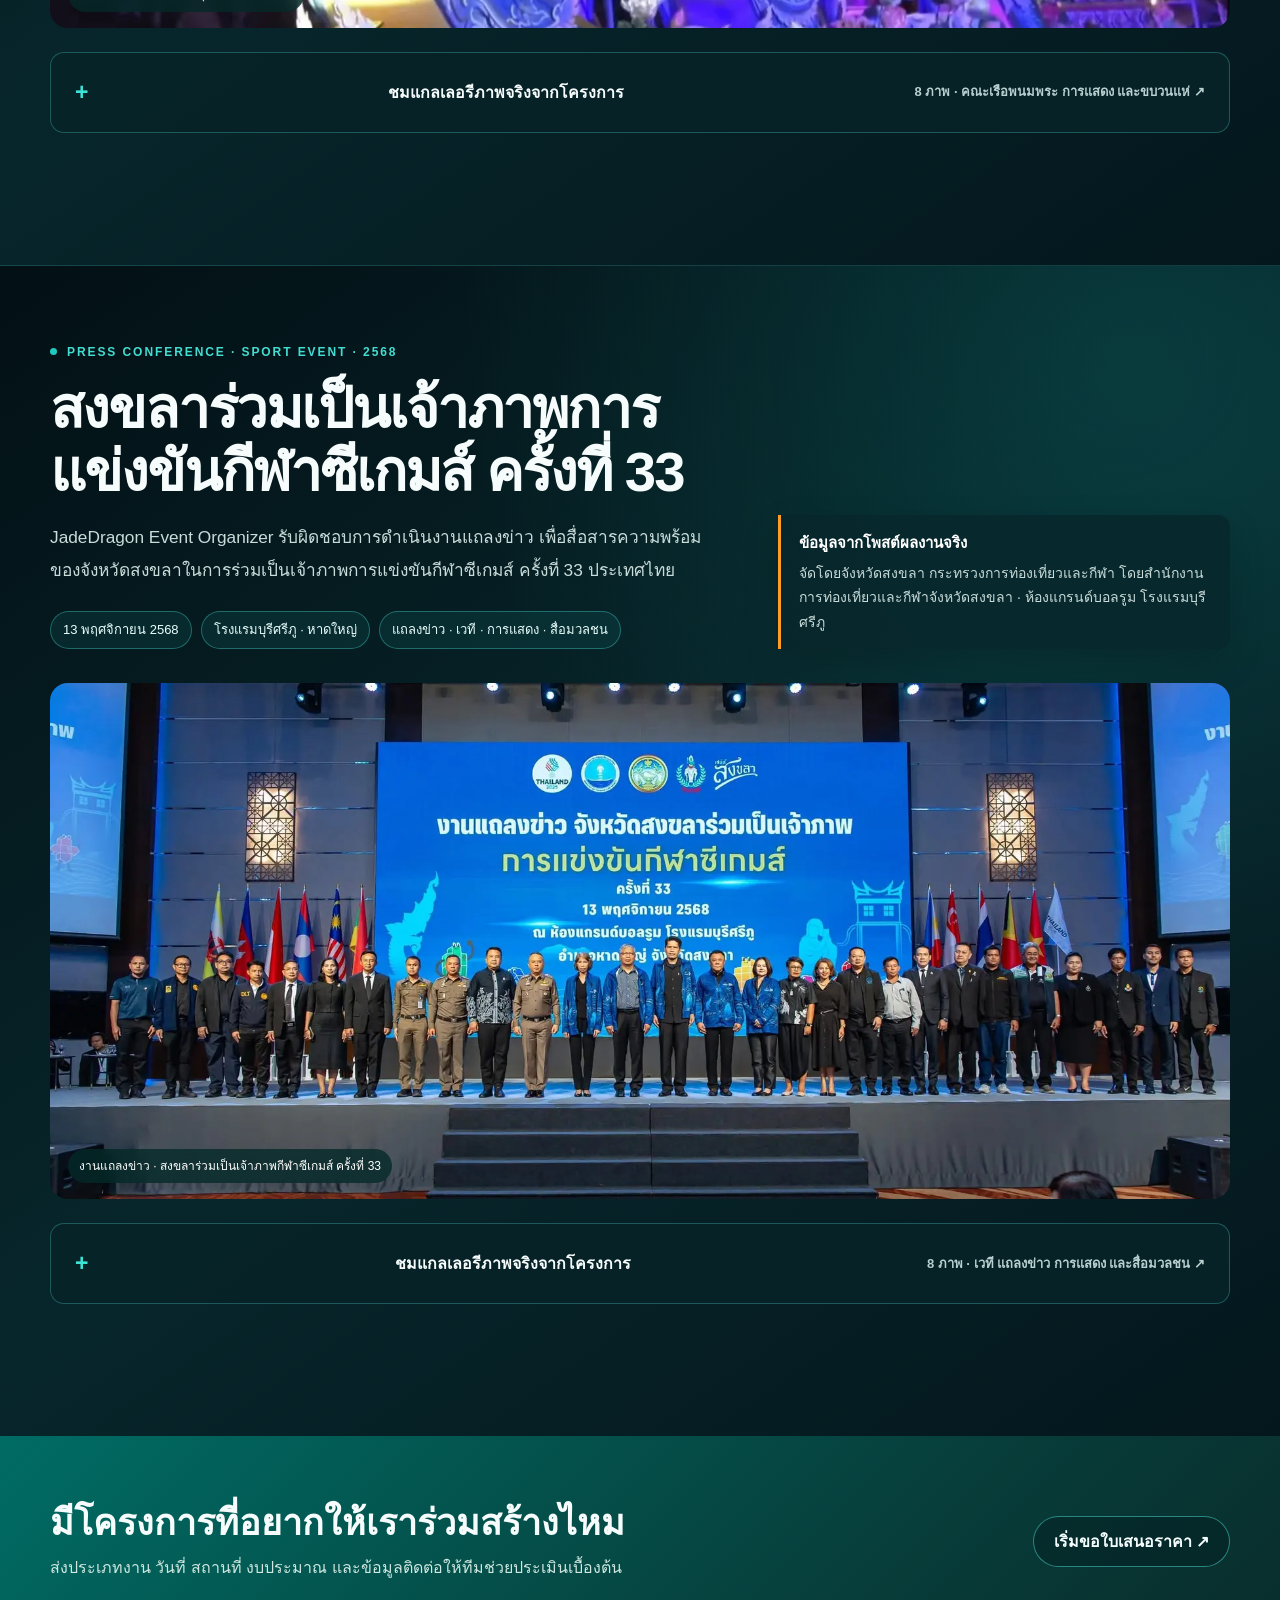
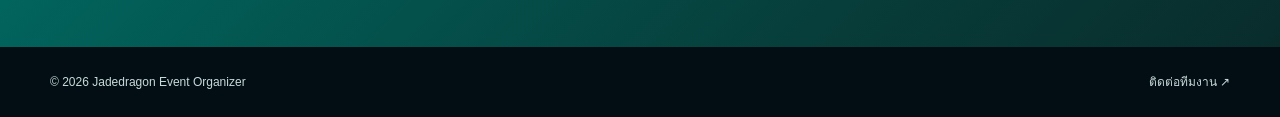
==== commit 18620391: "Add Chicken Heart Beat Run project" ====
--- a/projects/index.html
+++ b/projects/index.html
@@ -405,6 +405,32 @@
 </div></div></details>
 </div></section>
 
+<section class="health-feature" id="chicken-heart-beat-run-2569" aria-labelledby="chicken-run-project-title">
+<div class="wrap">
+<div class="health-head">
+<div>
+<div class="eyebrow">FUN RUN · FOOD EXPERIENCE · HAT YAI · 2569</div>
+<h2 id="chicken-run-project-title" data-th="วิ่งกินไก่ · Chicken Heart Beat Run" data-en="Chicken Heart Beat Run">วิ่งกินไก่ · Chicken Heart Beat Run</h2>
+<p class="lead" data-th="กิจกรรม Fun Run ระยะ 5 กิโลเมตรในบรรยากาศสนุกสนานใจกลางเมืองหาดใหญ่ วิ่งแบบไม่แข่งขัน ก่อนร่วมอร่อยกับเมนูไก่จากร้านค้าภายในงานกว่า 30 บูธ" data-en="A non-competitive 5-kilometre Fun Run through central Hat Yai, followed by more than 30 chicken-menu booths inside the festival.">กิจกรรม Fun Run ระยะ 5 กิโลเมตรในบรรยากาศสนุกสนานใจกลางเมืองหาดใหญ่ วิ่งแบบไม่แข่งขัน ก่อนร่วมอร่อยกับเมนูไก่จากร้านค้าภายในงานกว่า 30 บูธ</p>
+<div class="health-facts"><span data-th="14 กุมภาพันธ์ 2569" data-en="14 February 2026">14 กุมภาพันธ์ 2569</span><span data-th="หน้าศูนย์การค้าโอเดียน ถนนธรรมนูญวิถี · หาดใหญ่" data-en="Odean Shopping Center, Thammanoonvithi Road · Hat Yai">หน้าศูนย์การค้าโอเดียน ถนนธรรมนูญวิถี · หาดใหญ่</span><span data-th="ปล่อยตัว 17:00 น. · Fun Run 5 KM" data-en="Start 5:00 PM · Fun Run 5 KM">ปล่อยตัว 17:00 น. · Fun Run 5 KM</span></div>
+</div>
+<div class="health-source"><strong data-th="กิจกรรมภายในเทศกาล HI หรอย HATYAI 2026" data-en="Part of HI ROY HATYAI 2026">กิจกรรมภายในเทศกาล HI หรอย HATYAI 2026</strong><span data-th="สำนักงานการท่องเที่ยวและกีฬาจังหวัดสงขลา · จังหวัดสงขลา · เทศบาลนครหาดใหญ่" data-en="Songkhla Provincial Office of Tourism and Sports · Songkhla Province · Hat Yai City Municipality">สำนักงานการท่องเที่ยวและกีฬาจังหวัดสงขลา · จังหวัดสงขลา · เทศบาลนครหาดใหญ่</span></div>
+</div>
+<figure class="health-cover"><img src="../assets/projects/chicken-heart-beat-run-2569/cover.webp" alt="นักวิ่งออกตัวจากซุ้มปล่อยตัวกิจกรรม Chicken Heart Beat Run ใจกลางหาดใหญ่" width="960" height="640" loading="lazy"><figcaption data-th="จุดปล่อยตัววิ่งกินไก่ · Chicken Heart Beat Run" data-en="Chicken Heart Beat Run · Start line">จุดปล่อยตัววิ่งกินไก่ · Chicken Heart Beat Run</figcaption></figure>
+<details class="culture-details health-details"><summary><b data-th="ชมแกลเลอรีภาพจริงจากโครงการ" data-en="View real project photo gallery">ชมแกลเลอรีภาพจริงจากโครงการ</b><span data-th="9 ภาพ · จุดปล่อยตัว นักวิ่ง เจ้าภาพ มาสคอต เส้นชัย และโซนอาหาร ↗" data-en="9 photos · Start line, runners, hosts, mascots, finish line and food zone ↗">9 ภาพ · จุดปล่อยตัว นักวิ่ง เจ้าภาพ มาสคอต เส้นชัย และโซนอาหาร ↗</span></summary><div class="culture-detail-body">
+<div class="health-gallery" aria-label="ภาพกิจกรรมวิ่งกินไก่ Chicken Heart Beat Run">
+<figure class="wide"><img src="../assets/projects/chicken-heart-beat-run-2569/cover.webp" alt="ภาพรวมจุดปล่อยตัวนักวิ่งใต้ซุ้ม HI หรอย HATYAI" width="960" height="640" loading="lazy"></figure>
+<figure><img src="../assets/projects/chicken-heart-beat-run-2569/runner-team.webp" alt="ทีมเพซเซอร์และอาสาสมัครถ่ายภาพพร้อมลูกโป่งสีแดง" width="1800" height="1200" loading="lazy"></figure>
+<figure><img src="../assets/projects/chicken-heart-beat-run-2569/hosts-and-mascots.webp" alt="ผู้จัดงานและหน่วยงานเจ้าภาพถ่ายภาพร่วมกับมาสคอตไก่" width="1800" height="1200" loading="lazy"></figure>
+<figure class="wide"><img src="../assets/projects/chicken-heart-beat-run-2569/finish-line.webp" alt="นักวิ่งกำลังเข้าสู่ซุ้มเส้นชัยใจกลางเมืองหาดใหญ่" width="1800" height="1200" loading="lazy"></figure>
+<figure><img src="../assets/projects/chicken-heart-beat-run-2569/family-runners.webp" alt="ครอบครัวร่วมกิจกรรม Fun Run ระยะ 5 กิโลเมตร" width="1800" height="1200" loading="lazy"></figure>
+<figure><img src="../assets/projects/chicken-heart-beat-run-2569/race-start.webp" alt="บรรยากาศปล่อยตัวนักวิ่งพร้อมเอฟเฟกต์บนเวที" width="1800" height="1200" loading="lazy"></figure>
+<figure class="portrait"><img src="../assets/projects/chicken-heart-beat-run-2569/finisher.webp" alt="นักวิ่งเข้าเส้นชัยด้วยรอยยิ้ม" width="640" height="960" loading="lazy"></figure>
+<figure><img src="../assets/projects/chicken-heart-beat-run-2569/chicken-food-zone.webp" alt="ผู้ร่วมกิจกรรมรับอาหารจากบูธเมนูไก่หลังเข้าเส้นชัย" width="960" height="640" loading="lazy"></figure>
+<figure class="wide"><img src="../assets/projects/chicken-heart-beat-run-2569/runners-at-start.webp" alt="นักวิ่งจำนวนมากออกตัวจากจุดปล่อยตัวหน้าศูนย์การค้าโอเดียน" width="960" height="640" loading="lazy"></figure>
+</div></div></details>
+</div></section>
+
 <section class="health-feature" id="surat-pride-run-2025" aria-labelledby="pride-run-project-title">
 <div class="wrap">
 <div class="health-head"><div>
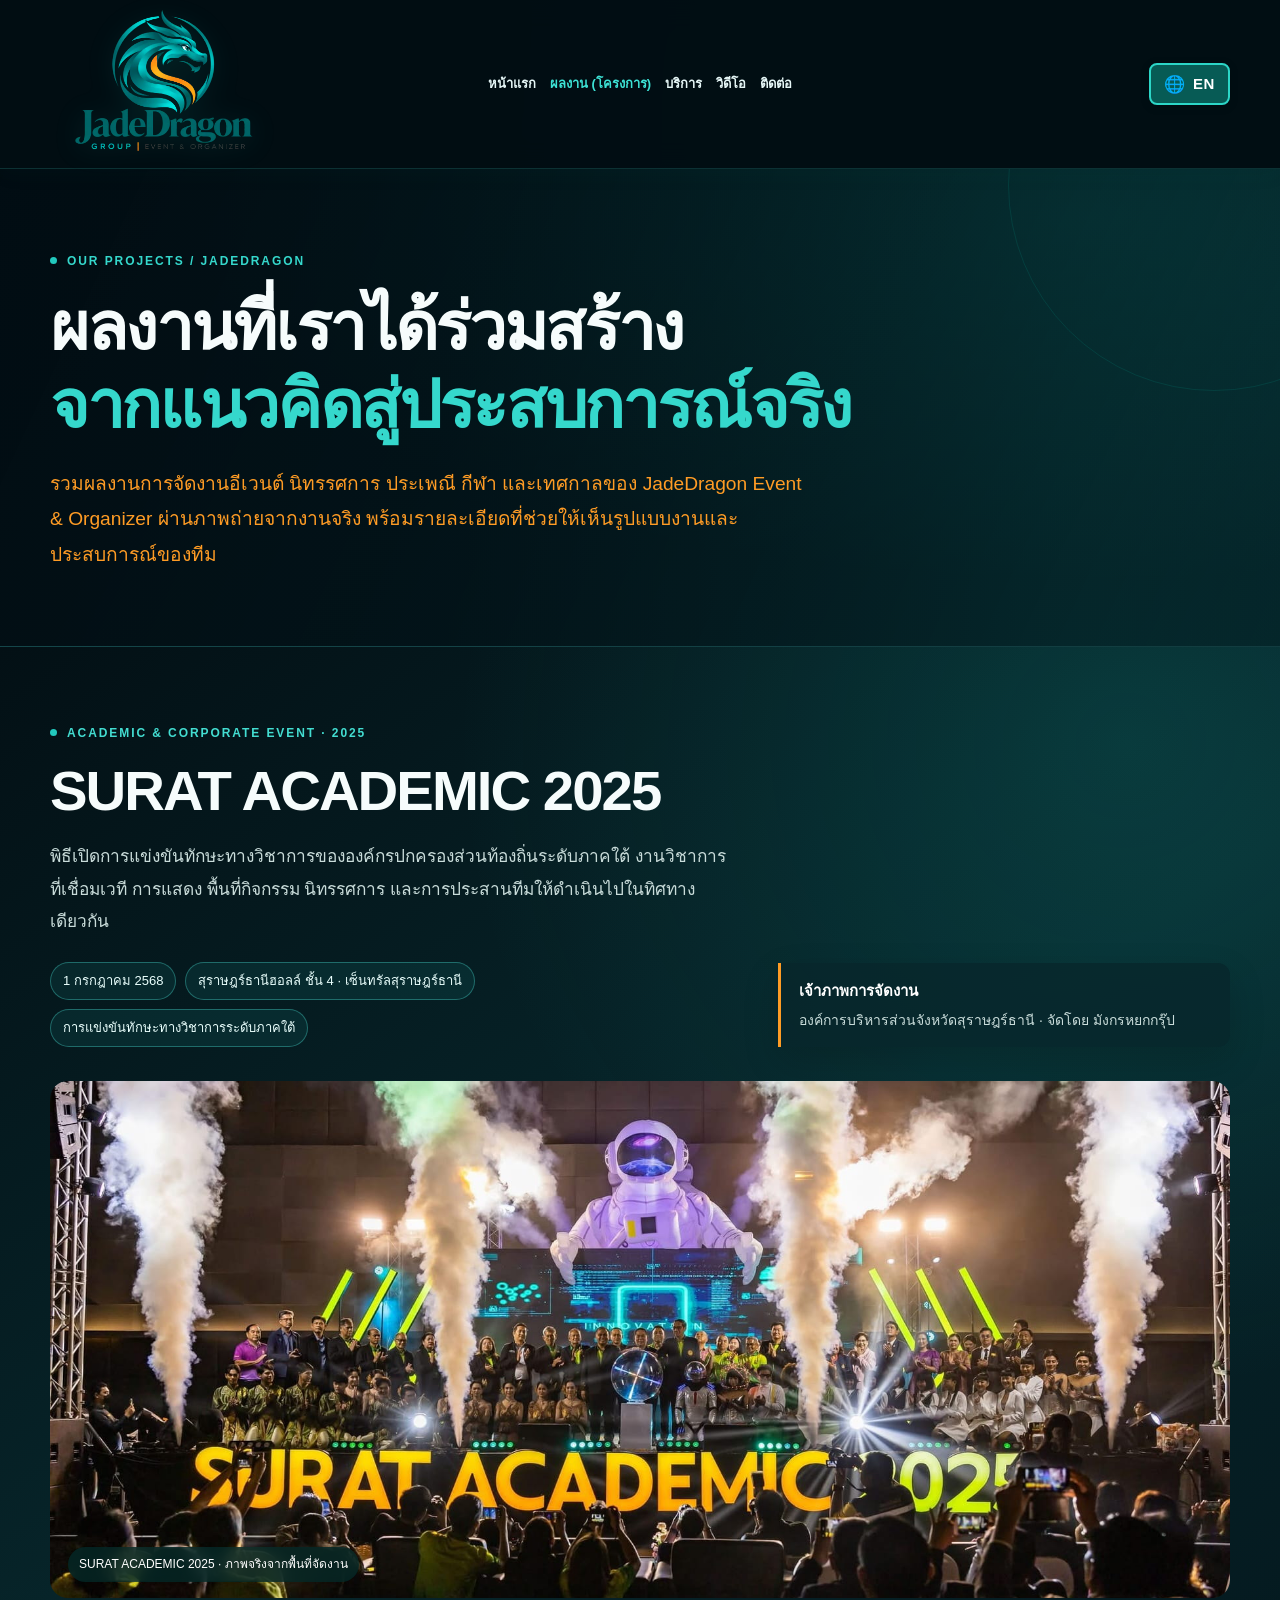
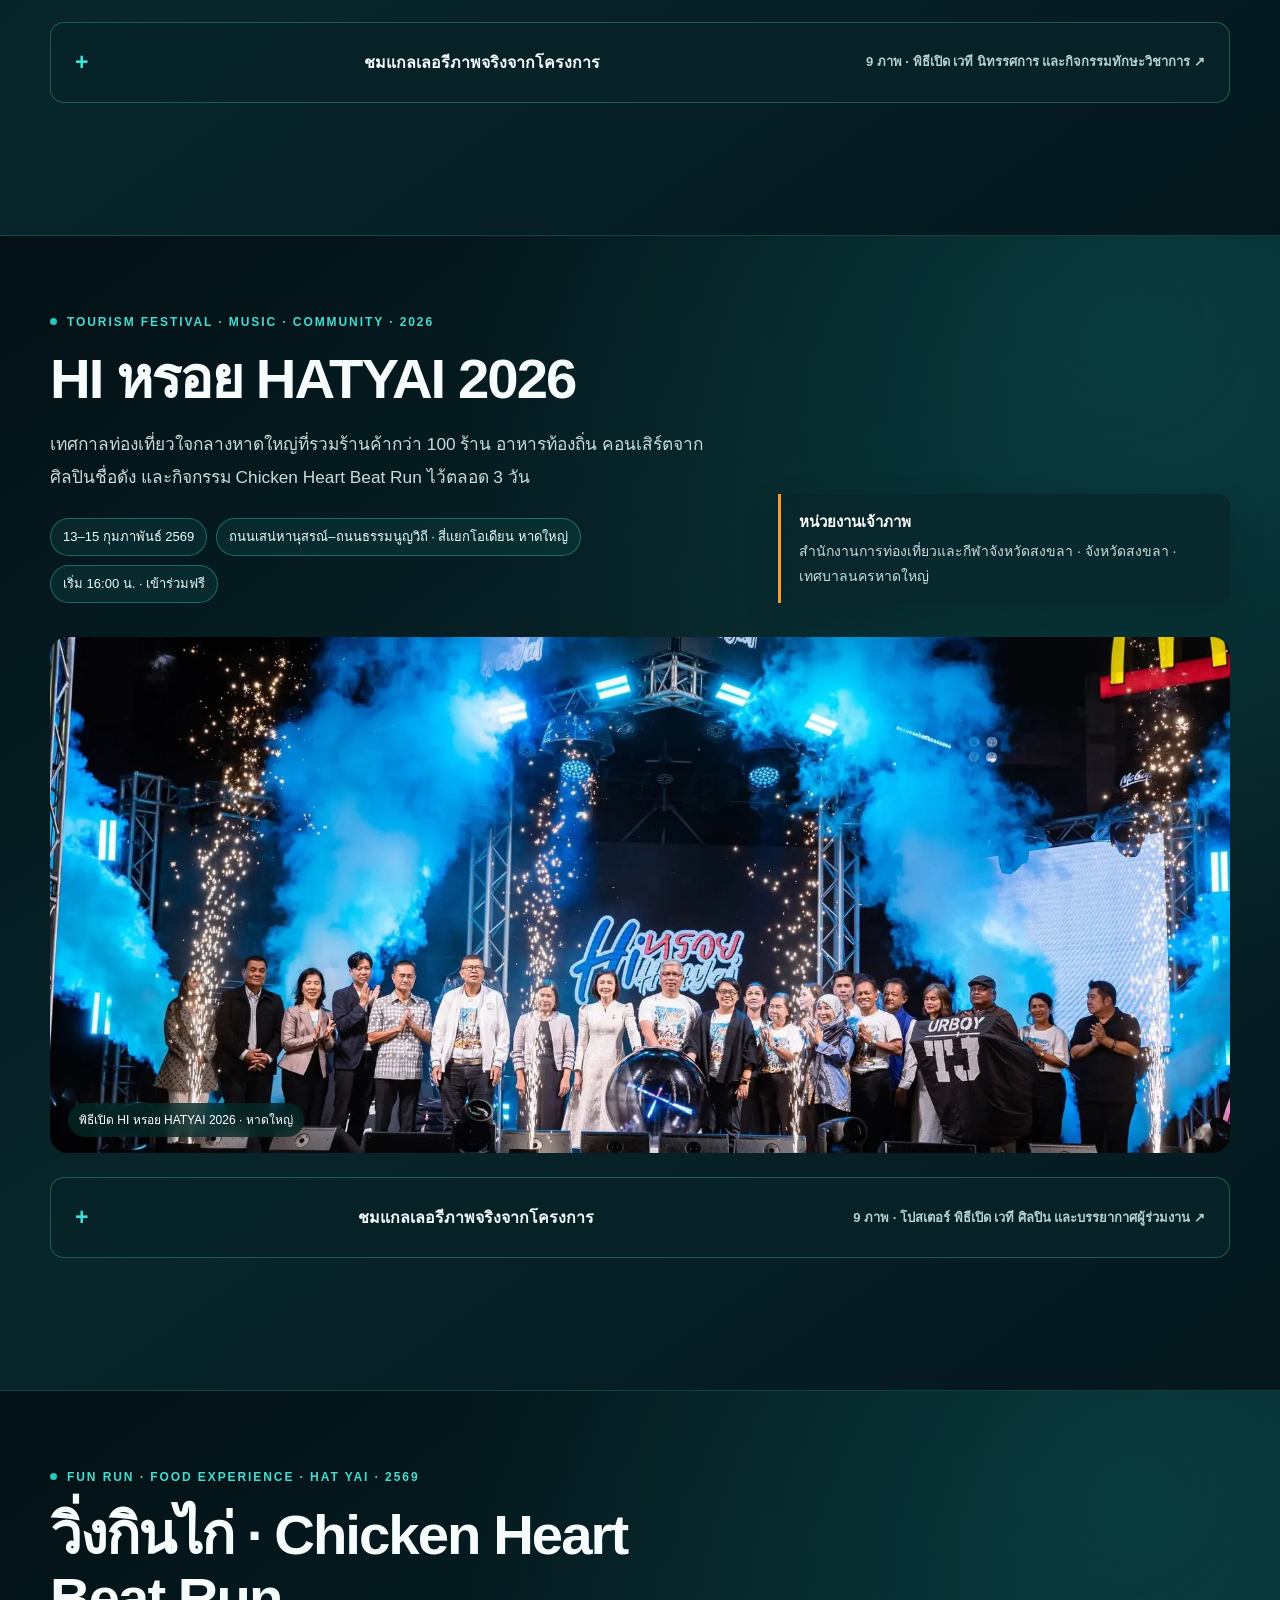
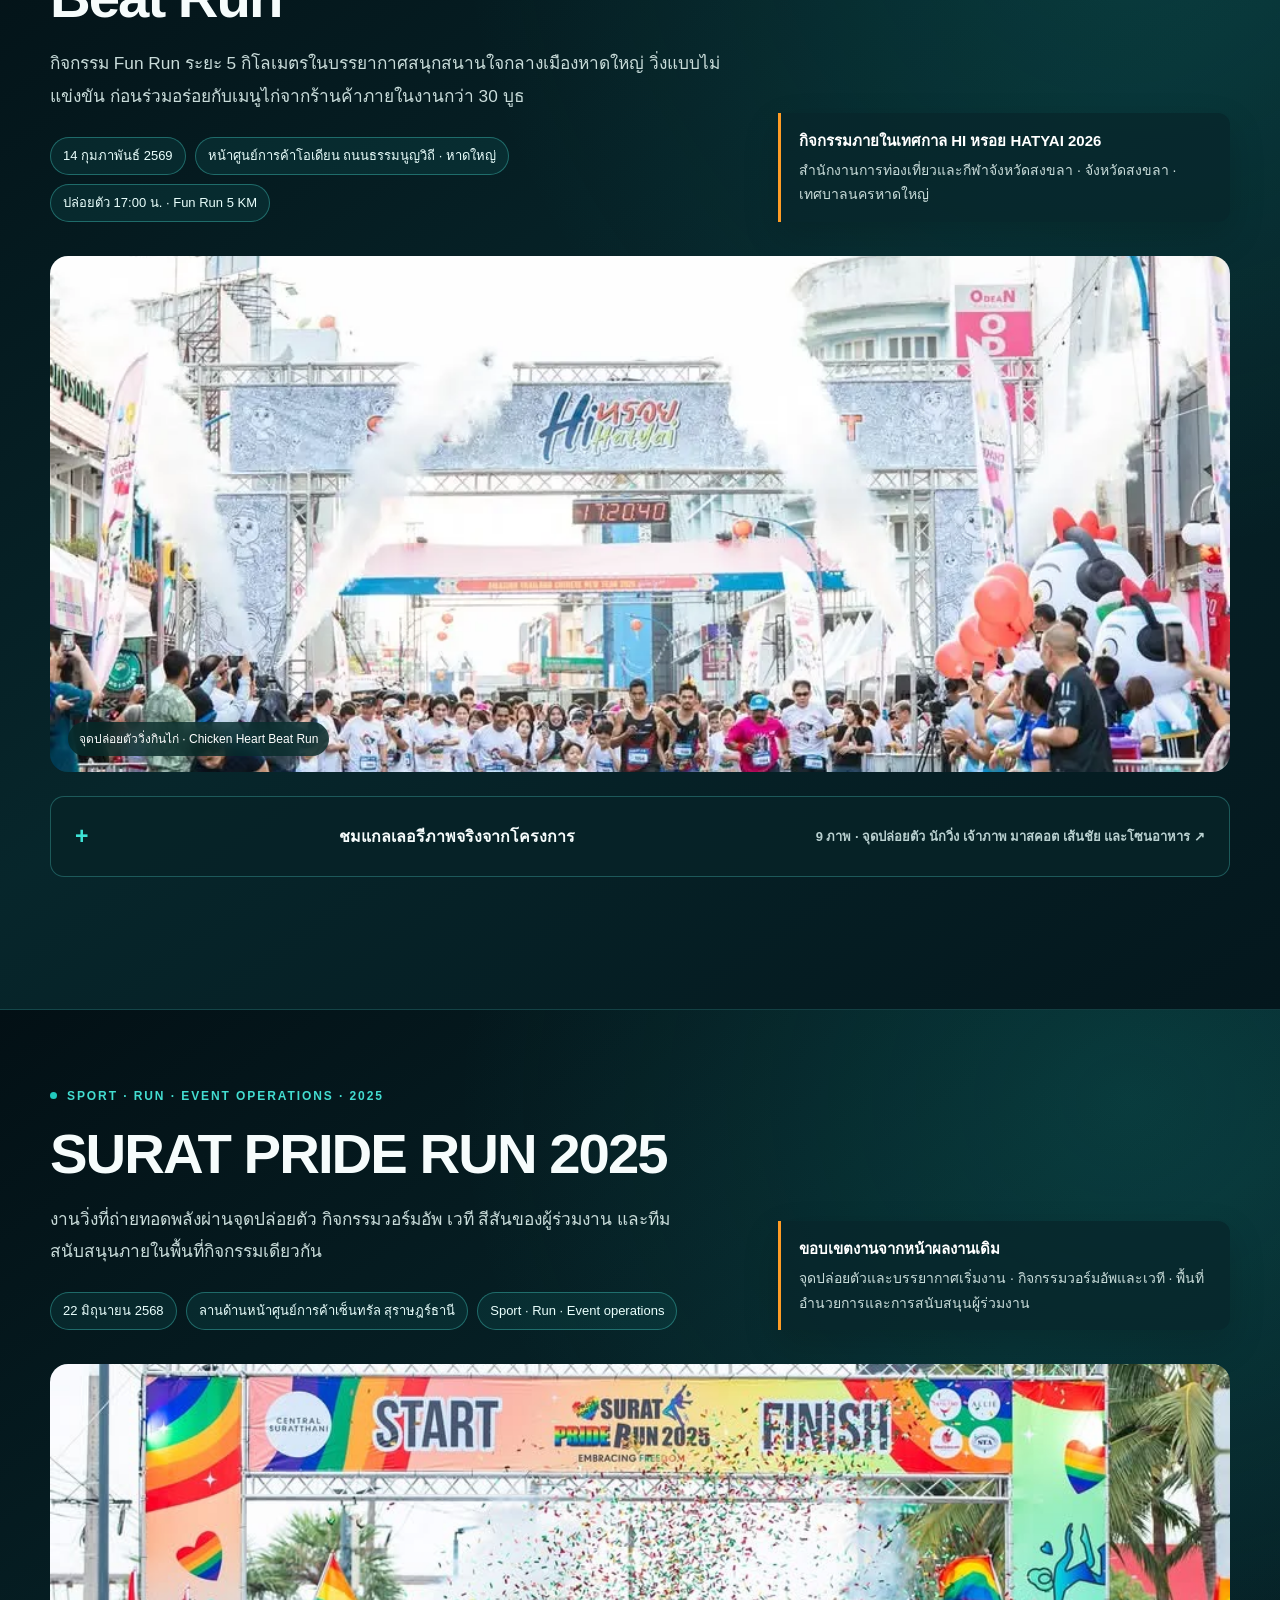
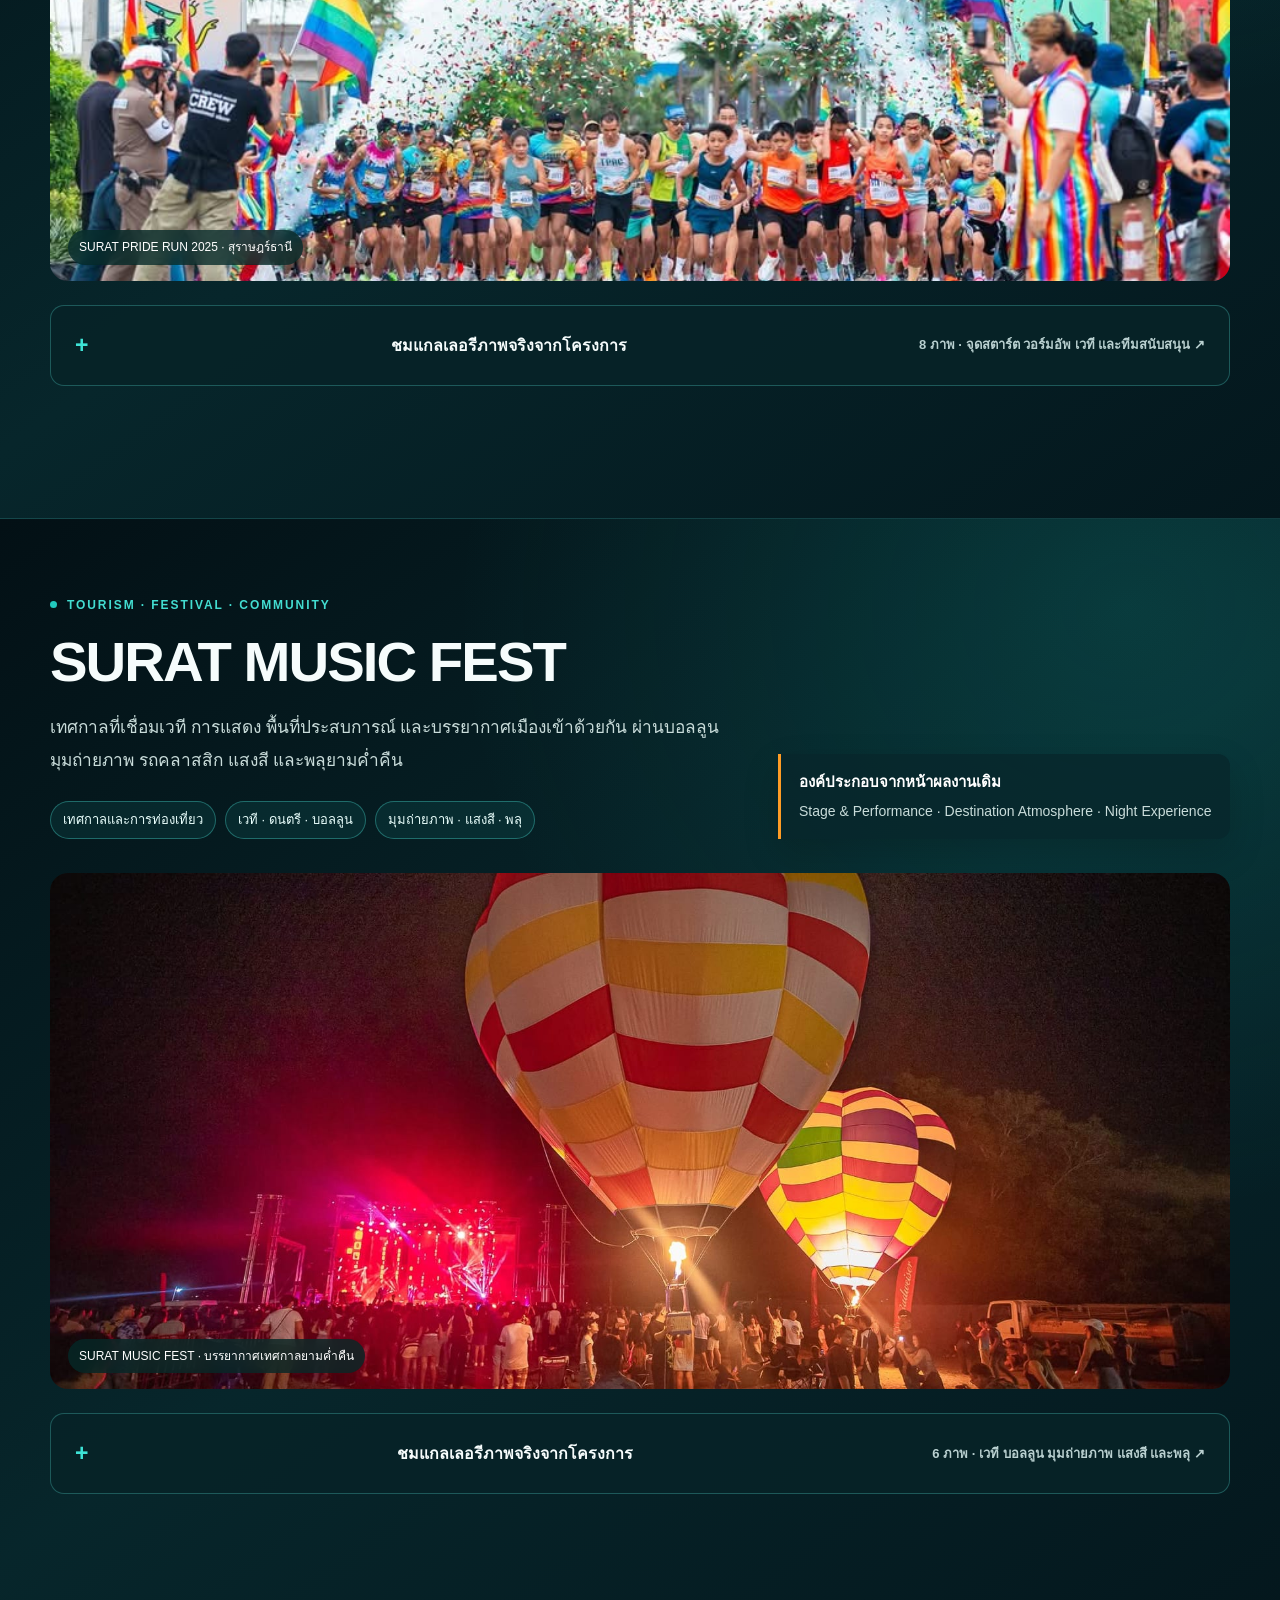
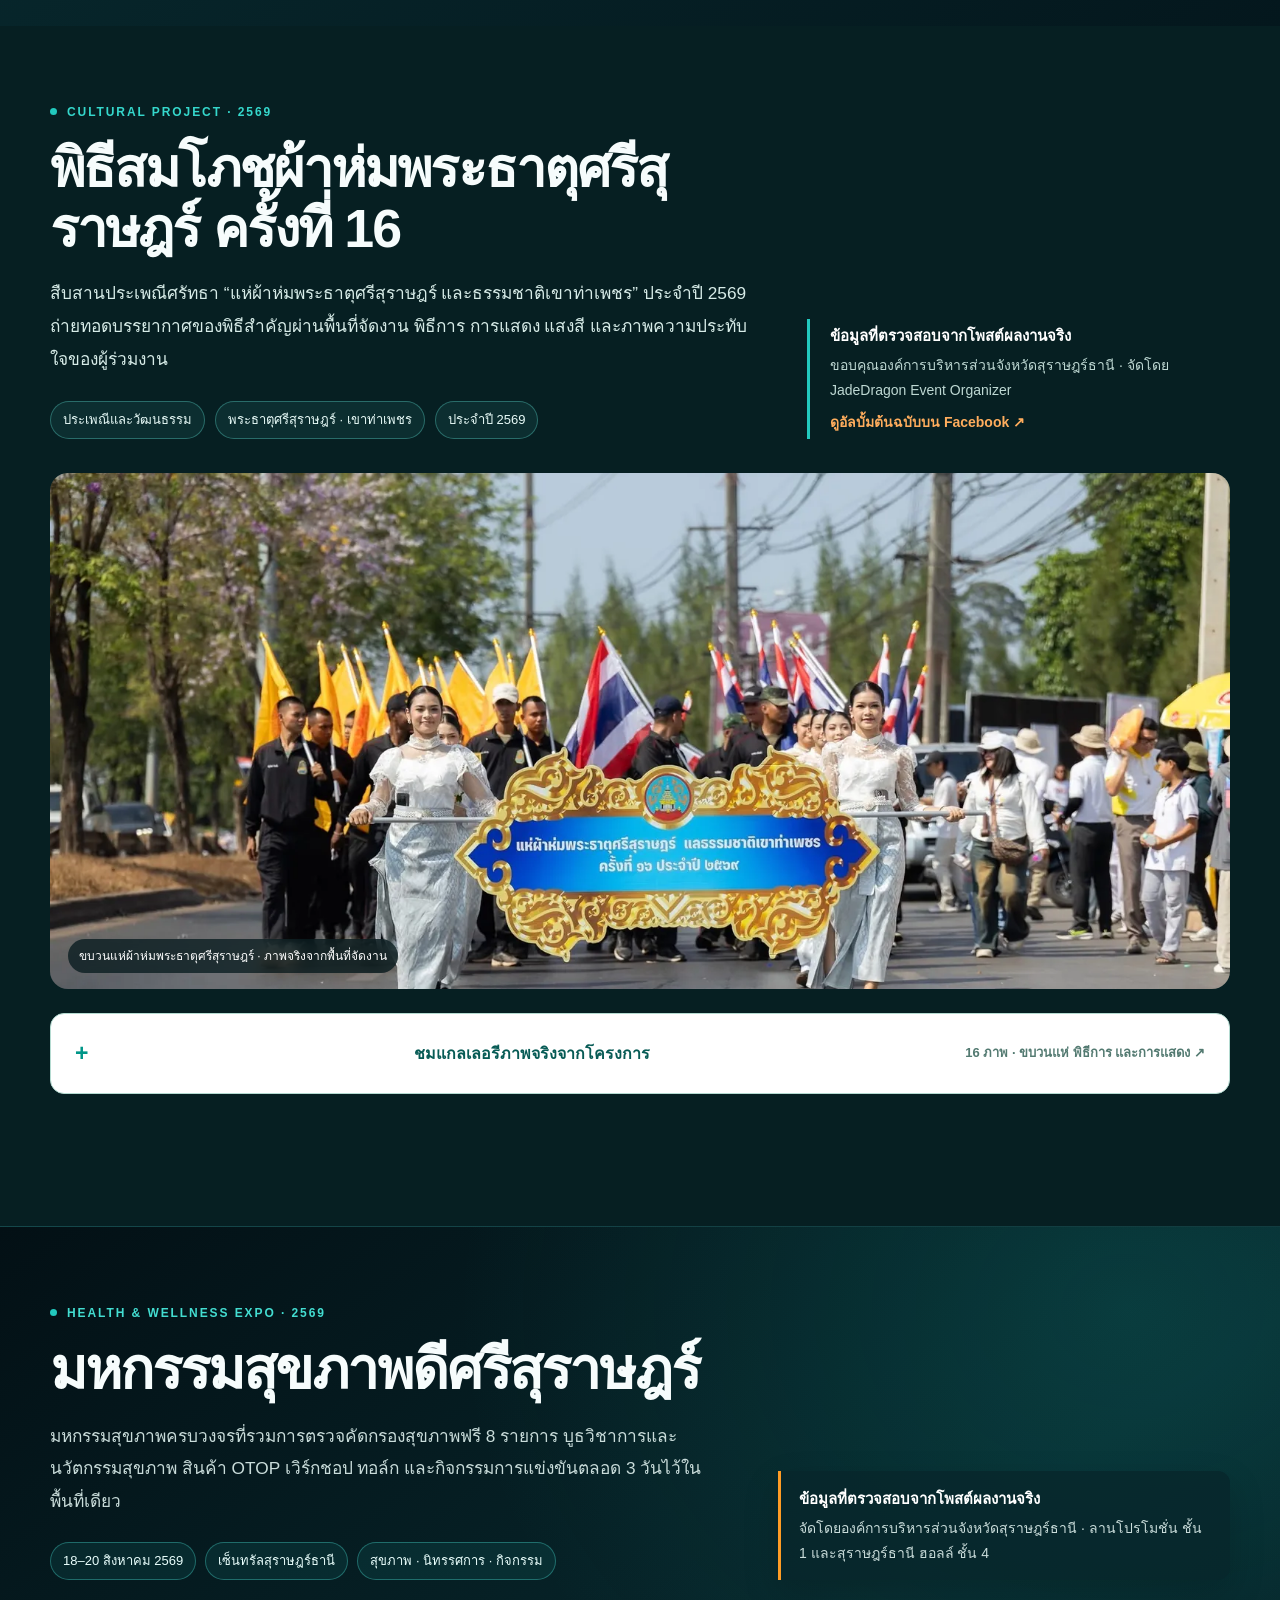
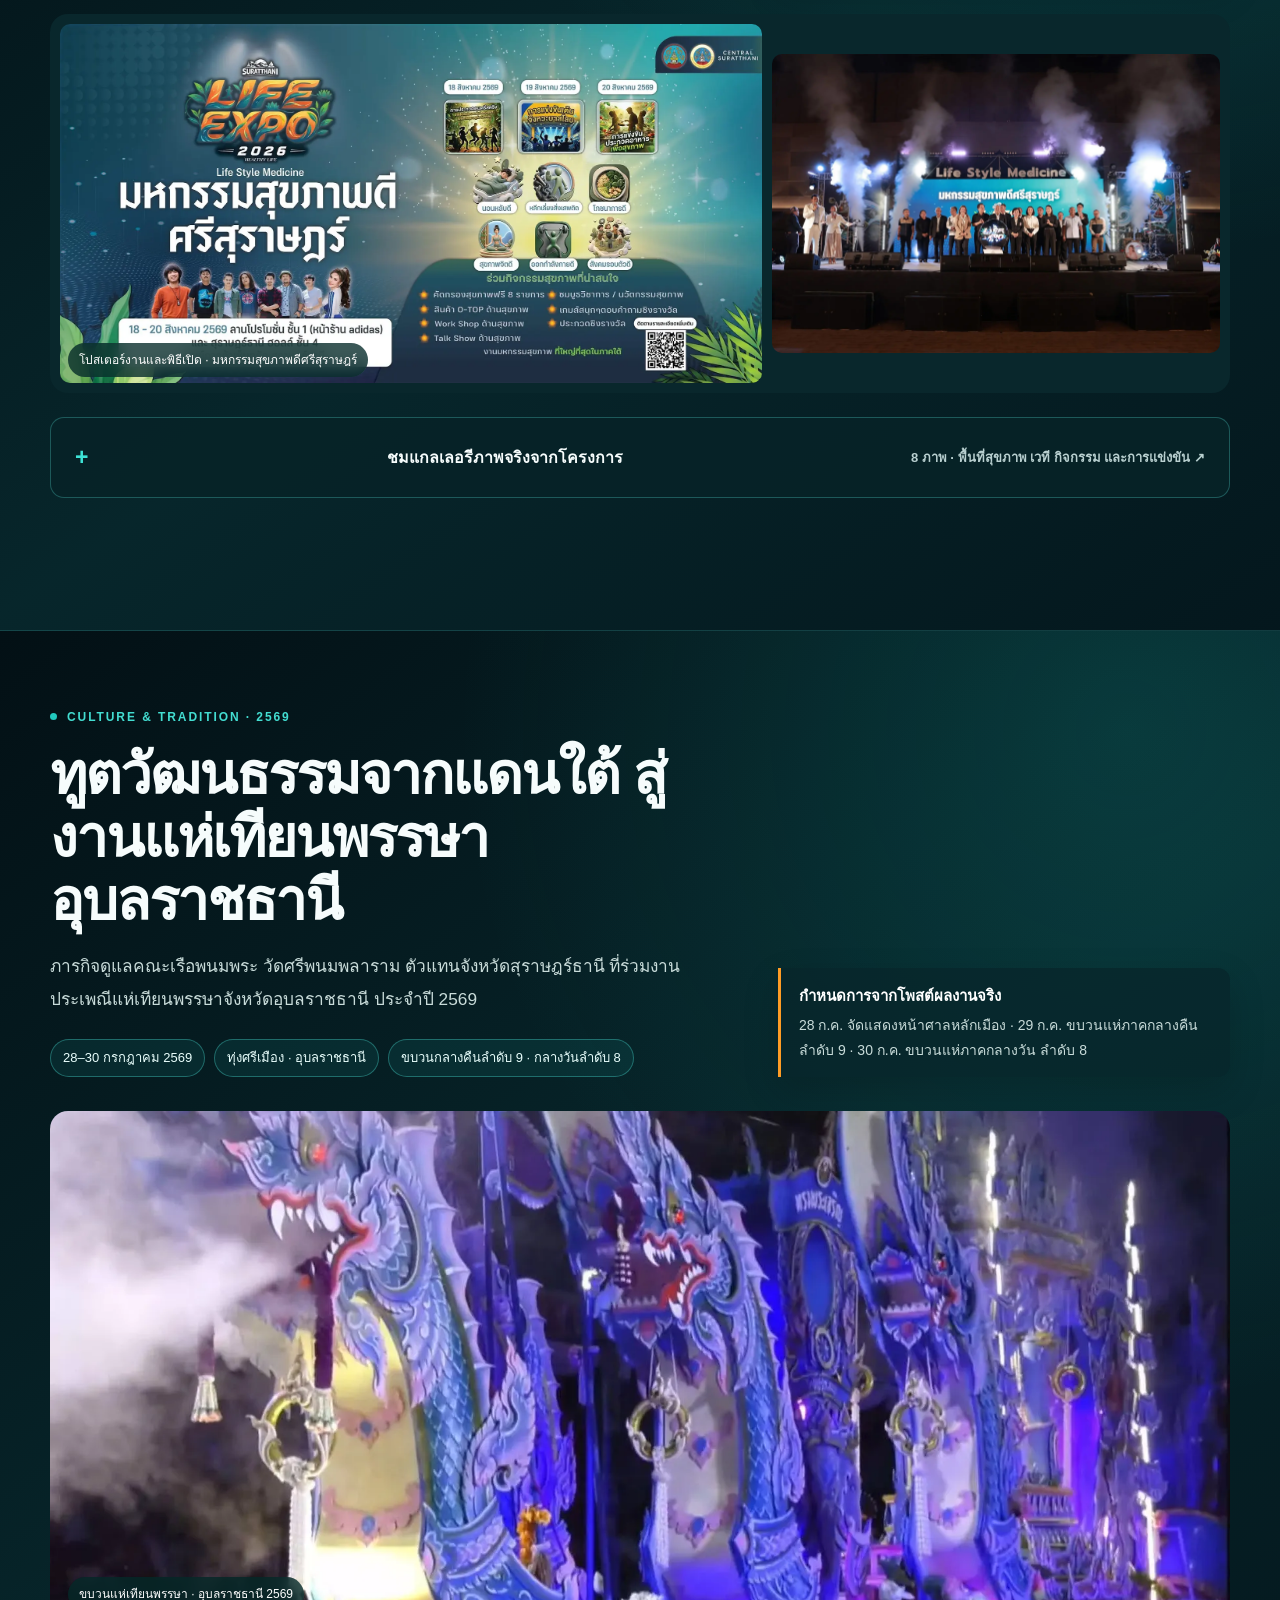
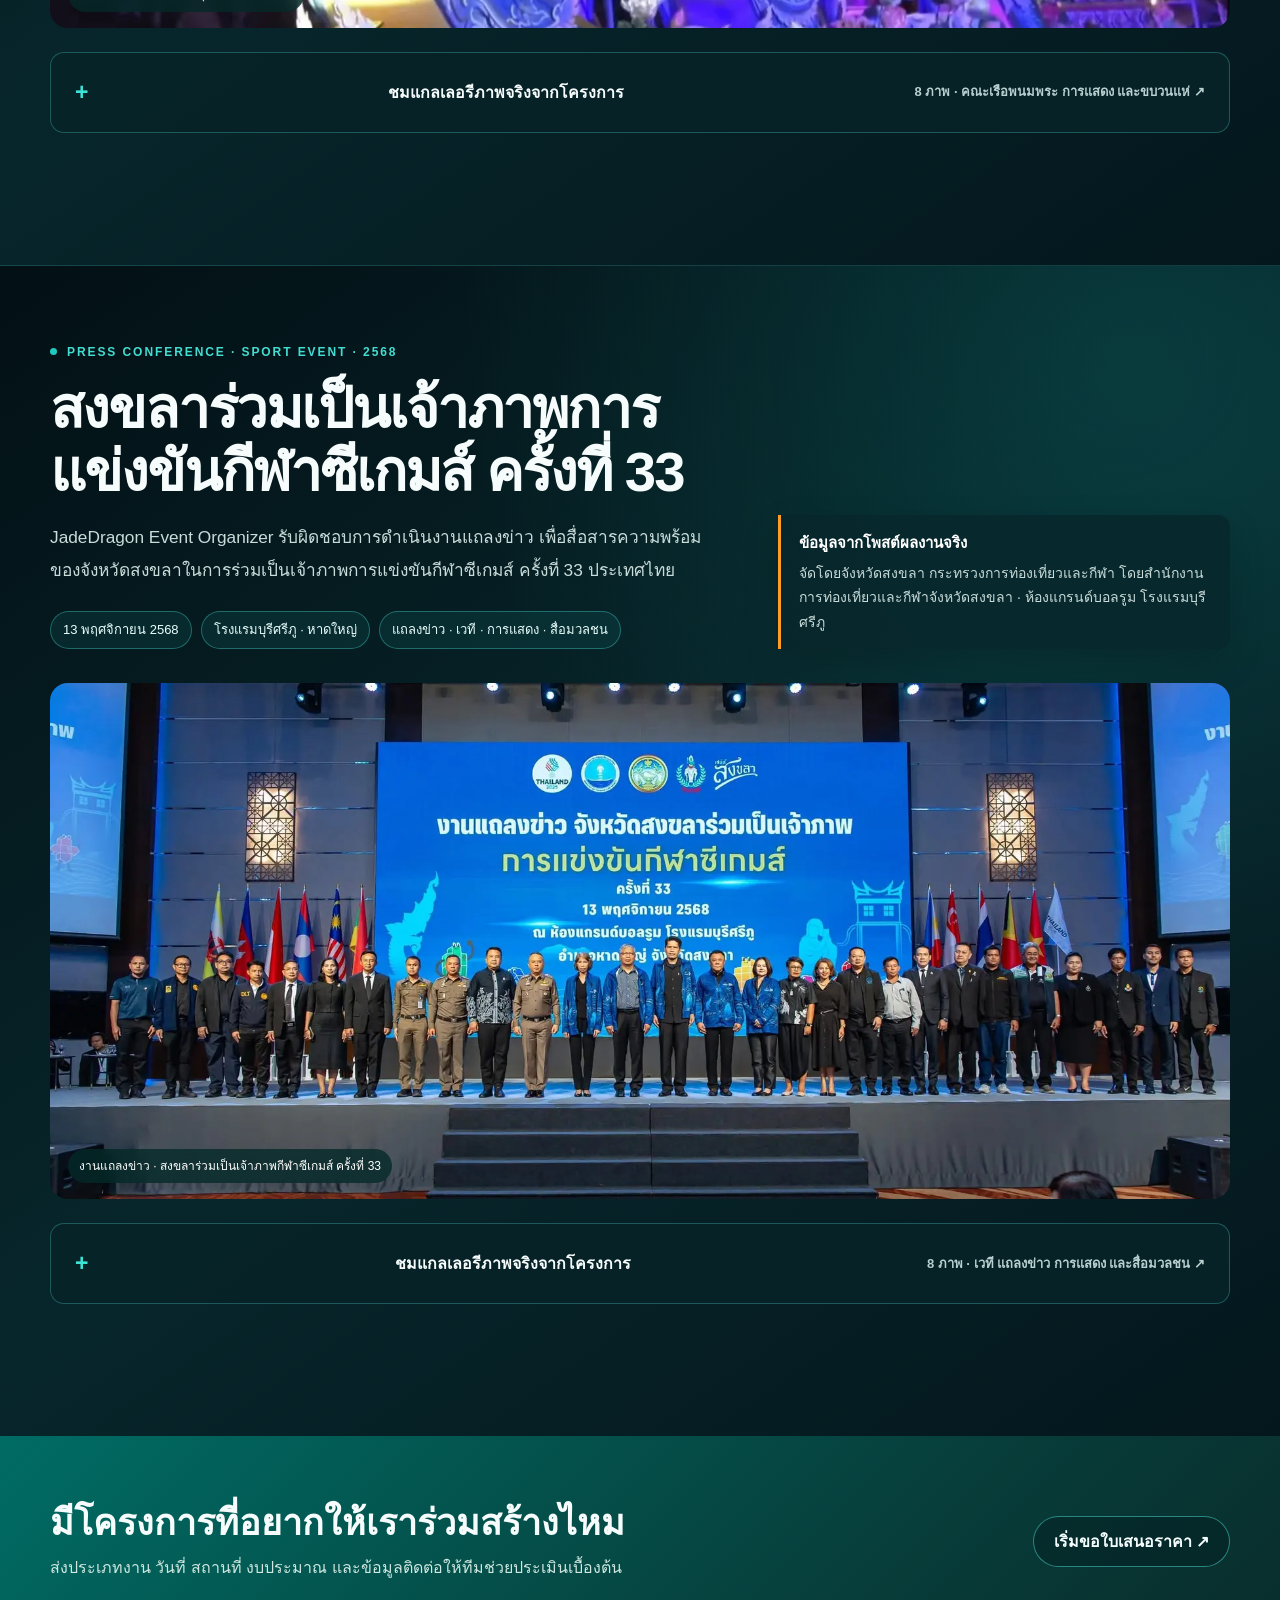
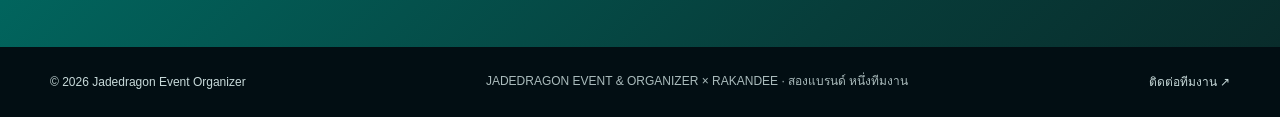
==== commit 581a9259: "Clarify JadeDragon and Rakandee as two brands under one company" ====
--- a/projects/index.html
+++ b/projects/index.html
@@ -334,7 +334,7 @@
 .health-cover-duo .cover-shot.poster img{object-fit:contain}
 .health-cover-duo figcaption{z-index:2}
 @media(max-width:700px){.health-cover.health-cover-duo{grid-template-columns:1fr;padding:7px;gap:7px}.health-cover-duo .cover-shot.poster{aspect-ratio:1800/921}.health-cover-duo .cover-shot.opening{aspect-ratio:3/2}}
-</style></head>
+</style><style>.jd-brand-footer{font-size:12px;opacity:.85;line-height:1.5}</style></head>
 <body>
 <a class="skip" href="#main">ข้ามไปเนื้อหา</a>
 <nav class="nav" aria-label="Main navigation"><div class="wrap navin">
@@ -589,7 +589,7 @@
 
 <section class="cta"><div class="wrap cta-in"><div><h2>มีโครงการที่อยากให้เราร่วมสร้างไหม</h2><p>ส่งประเภทงาน วันที่ สถานที่ งบประมาณ และข้อมูลติดต่อให้ทีมช่วยประเมินเบื้องต้น</p></div><a class="btn" href="../contact.html#brief">เริ่มขอใบเสนอราคา ↗</a></div></section>
 </main>
-<footer><div class="wrap footer"><span>© 2026 Jadedragon Event Organizer</span><a href="../index.html#contact">ติดต่อทีมงาน ↗</a></div></footer>
+<footer><div class="wrap footer"><span>© 2026 Jadedragon Event Organizer</span><span class="jd-brand-footer" data-th="JADEDRAGON EVENT & ORGANIZER × RAKANDEE · สองแบรนด์ หนึ่งทีมงาน" data-en="JADEDRAGON EVENT & ORGANIZER × RAKANDEE · TWO BRANDS. ONE TEAM.">JADEDRAGON EVENT & ORGANIZER × RAKANDEE · สองแบรนด์ หนึ่งทีมงาน</span><a href="../index.html#contact">ติดต่อทีมงาน ↗</a></div></footer>
 <script>
 (function(){
  const btn=document.getElementById('langBtn');let lang='th';
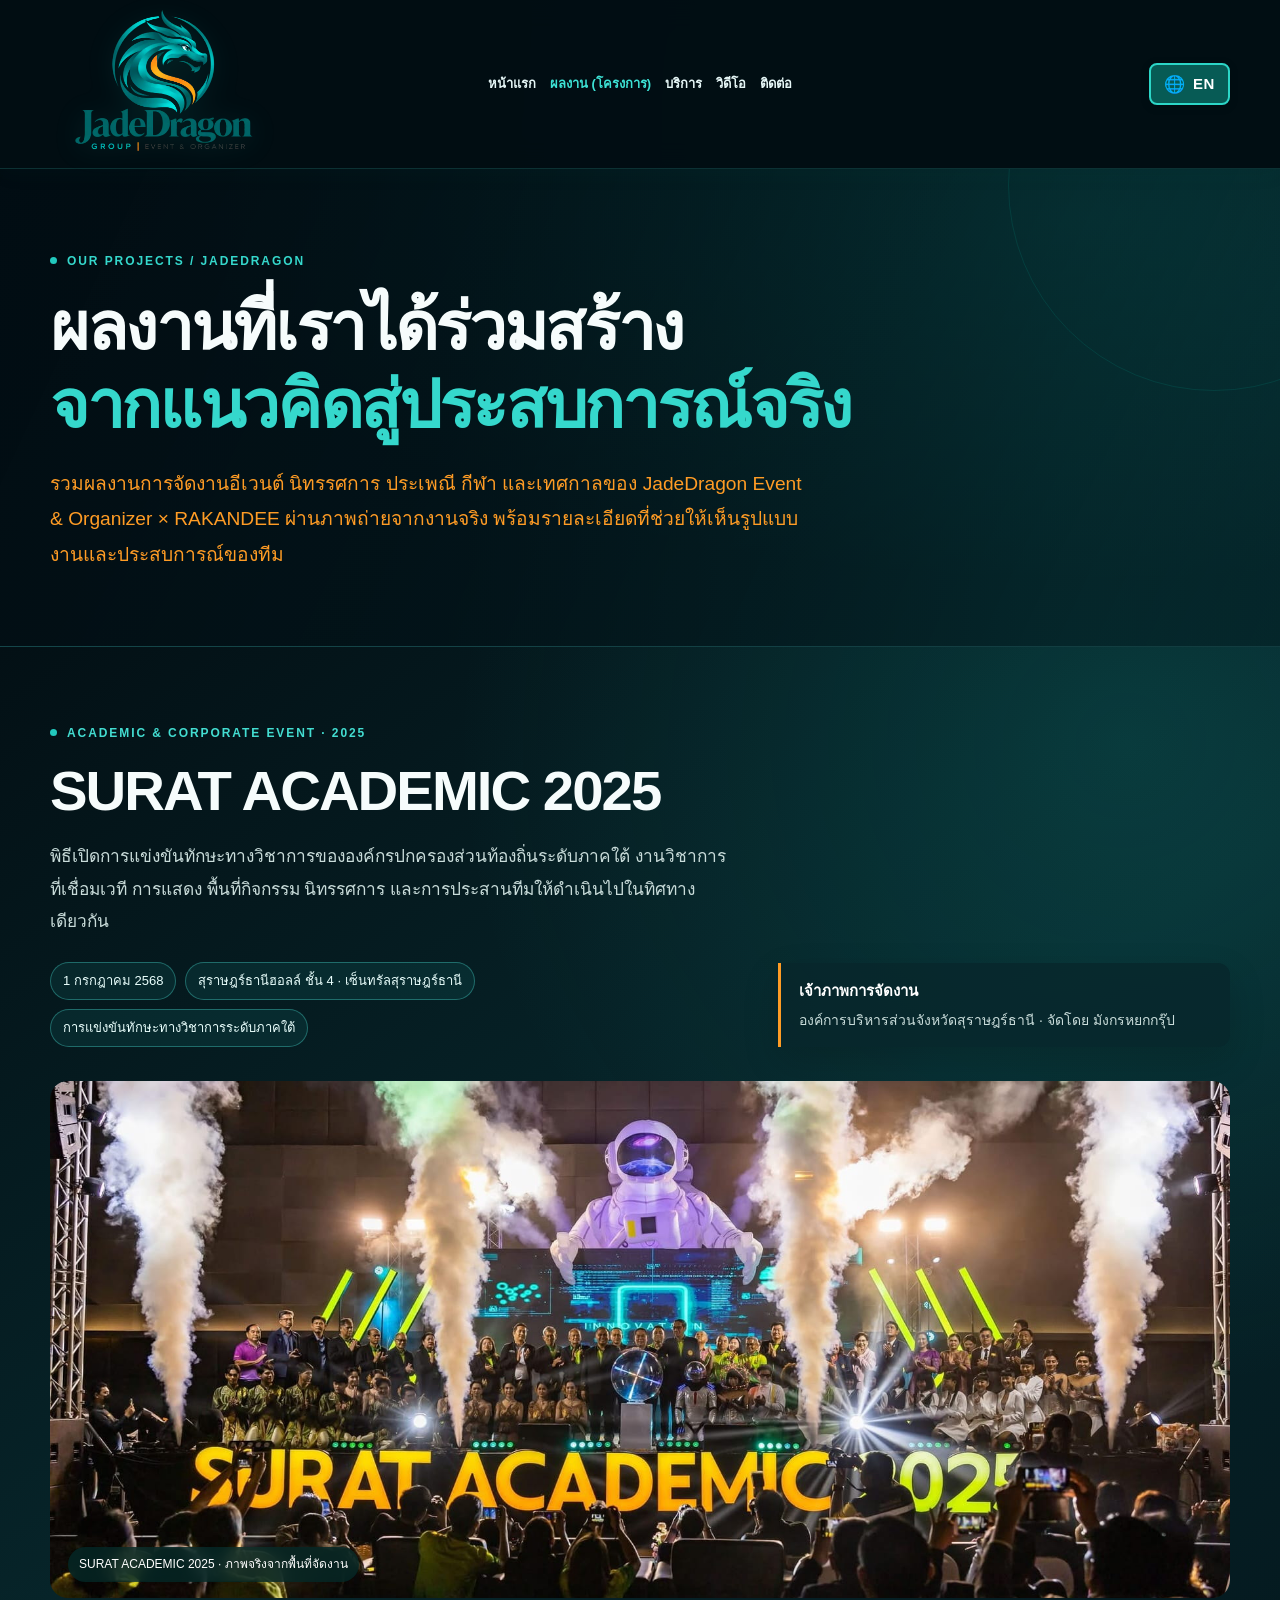
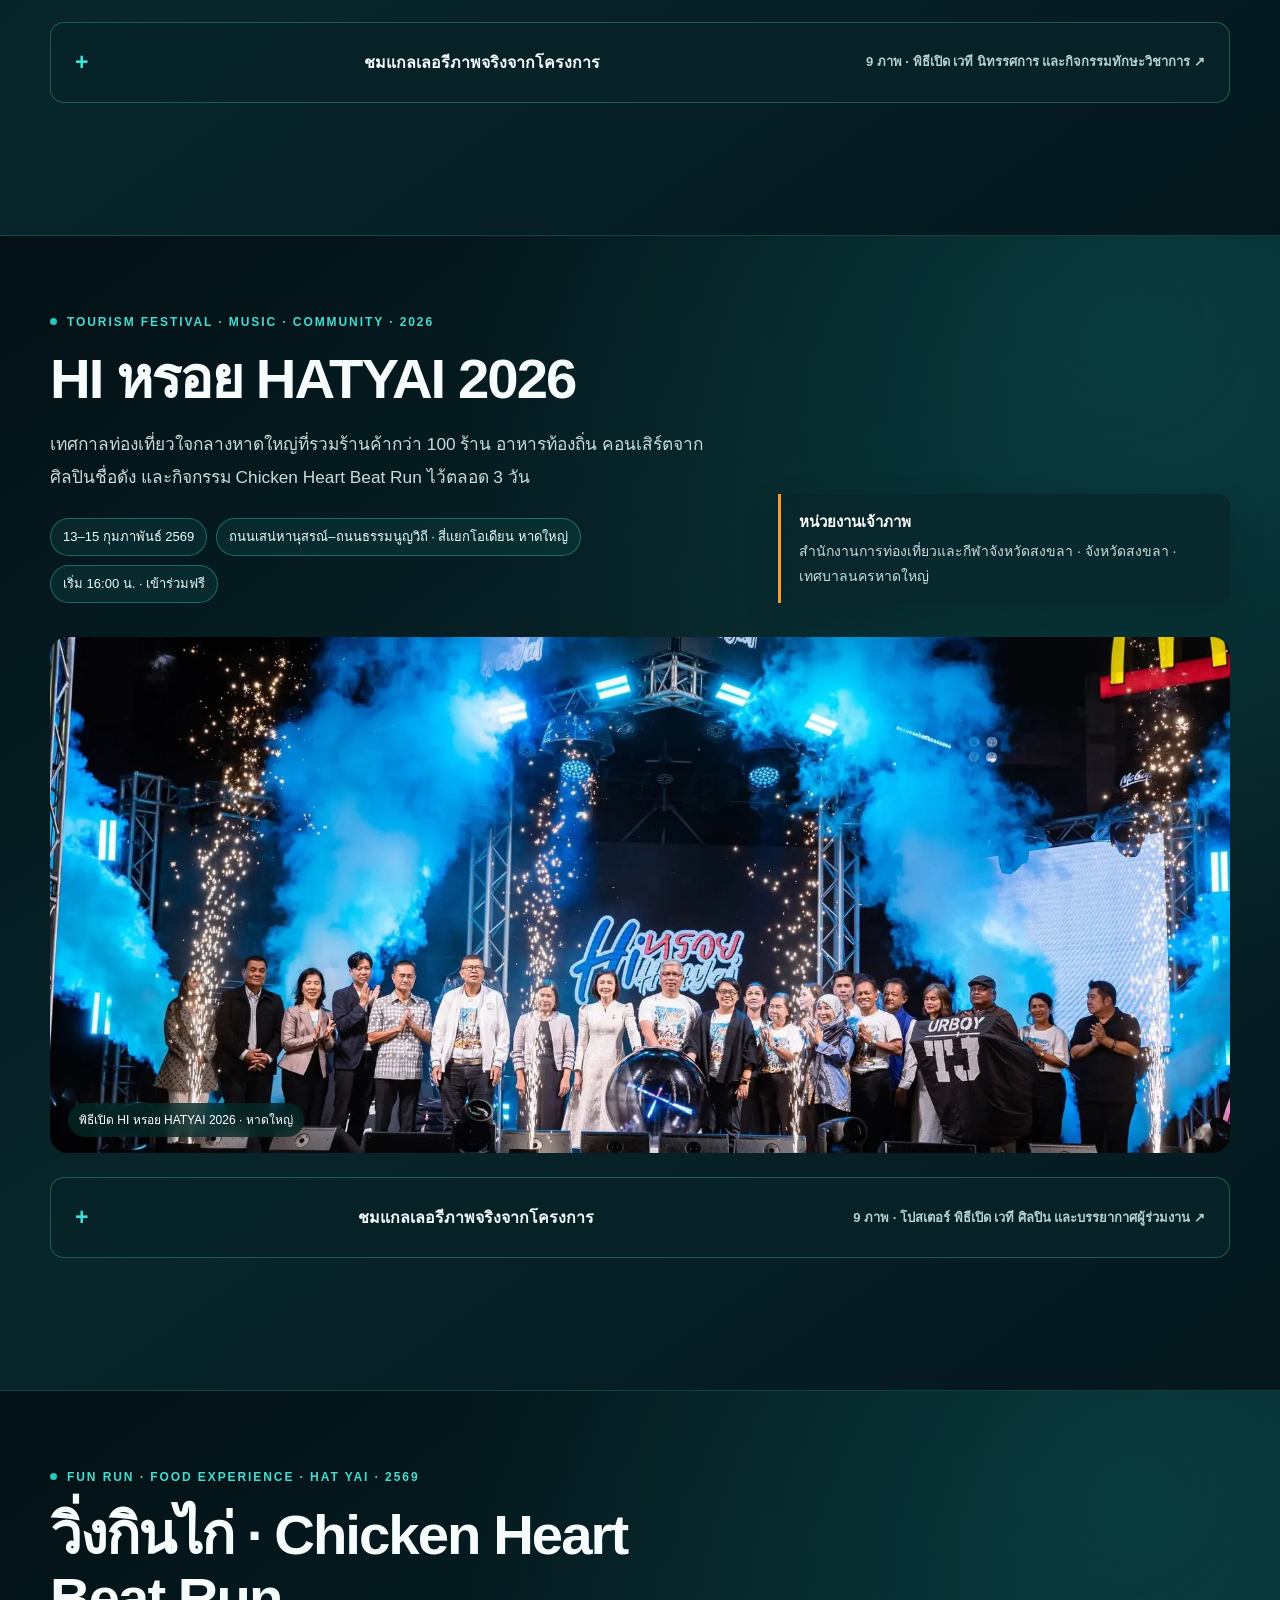
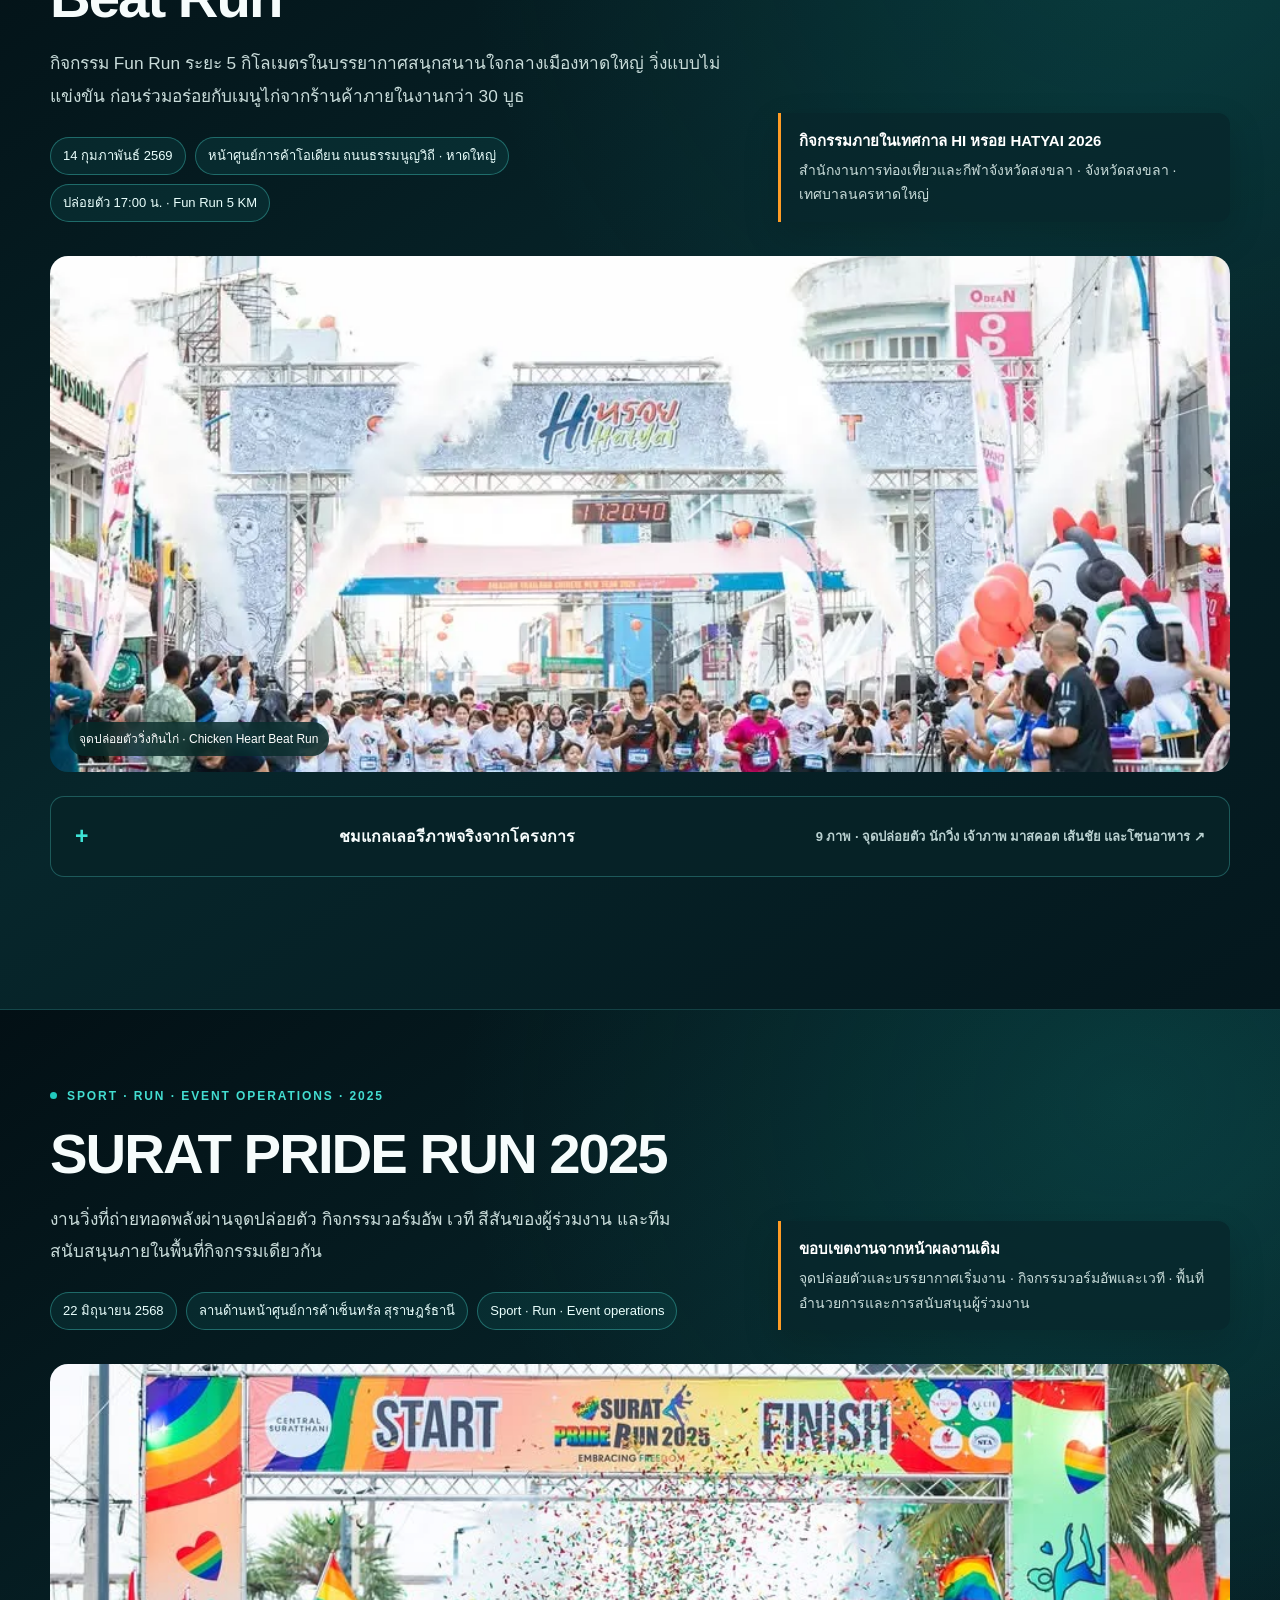
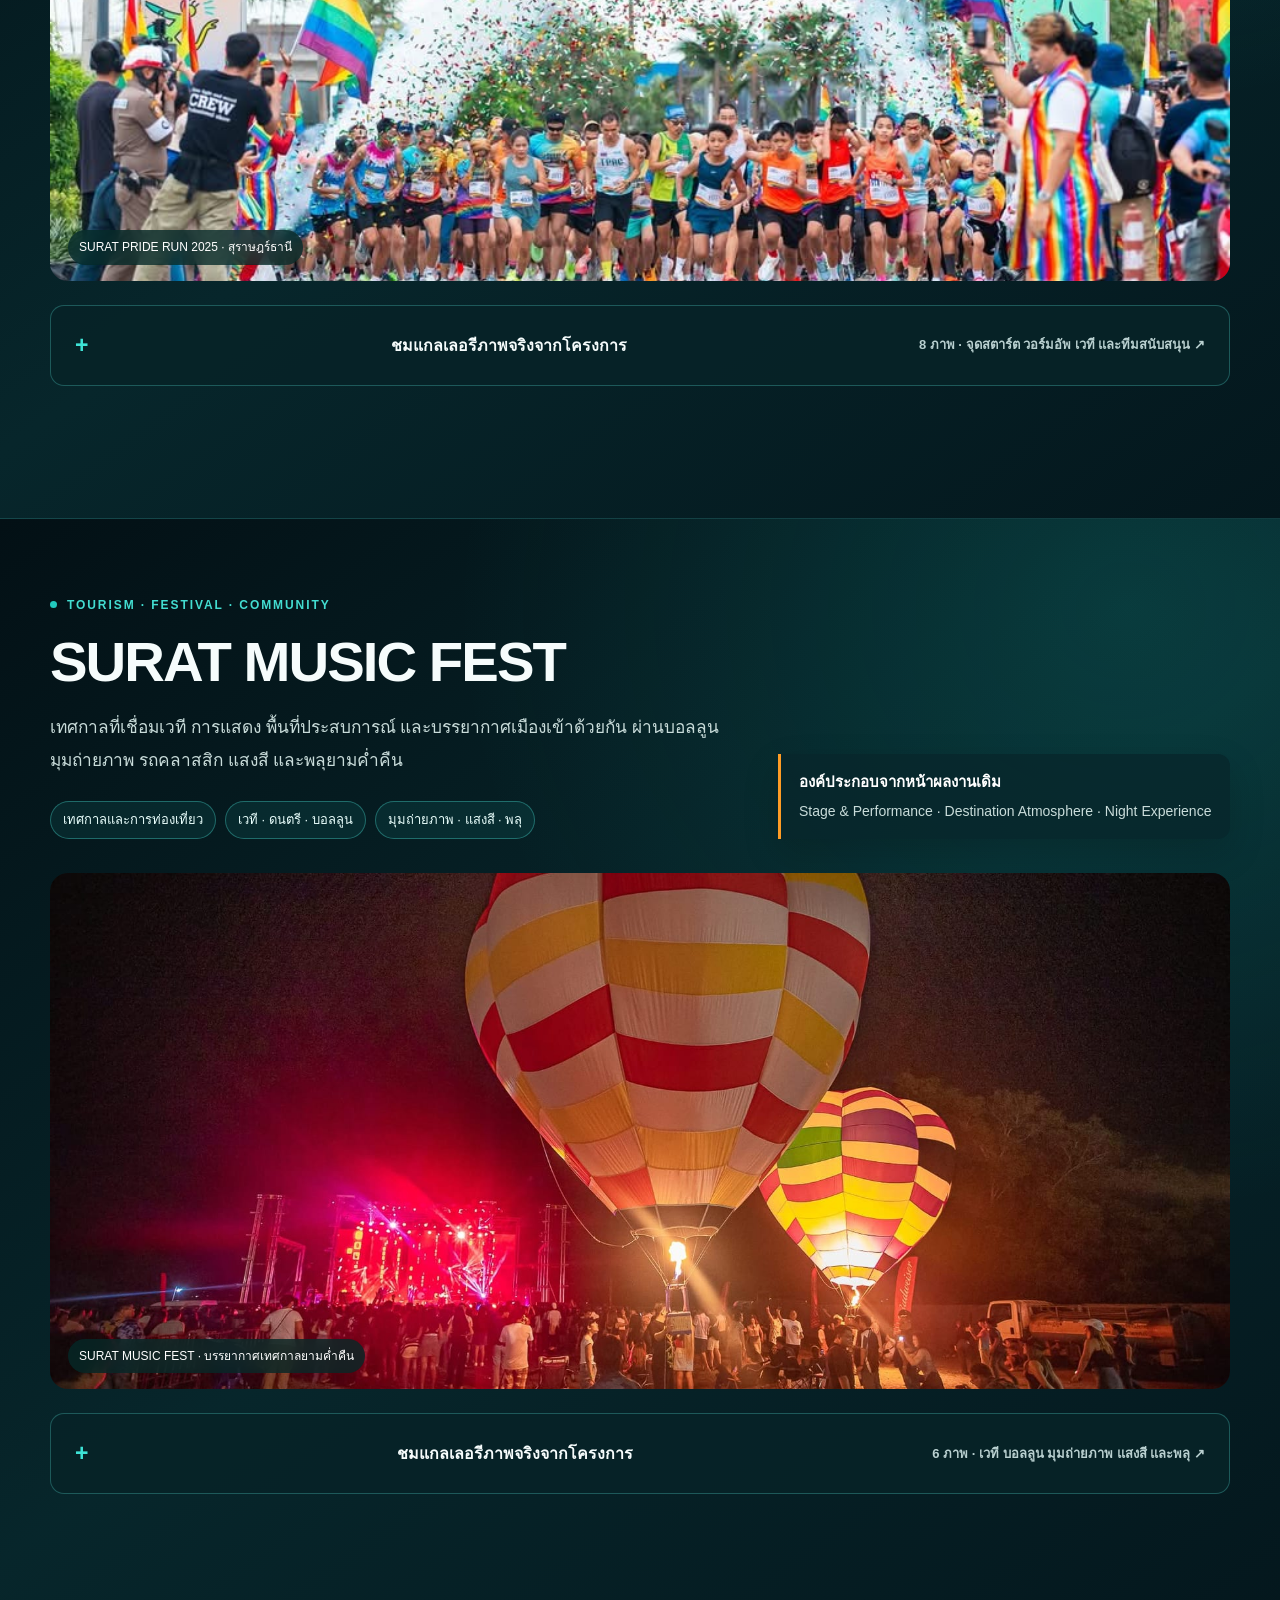
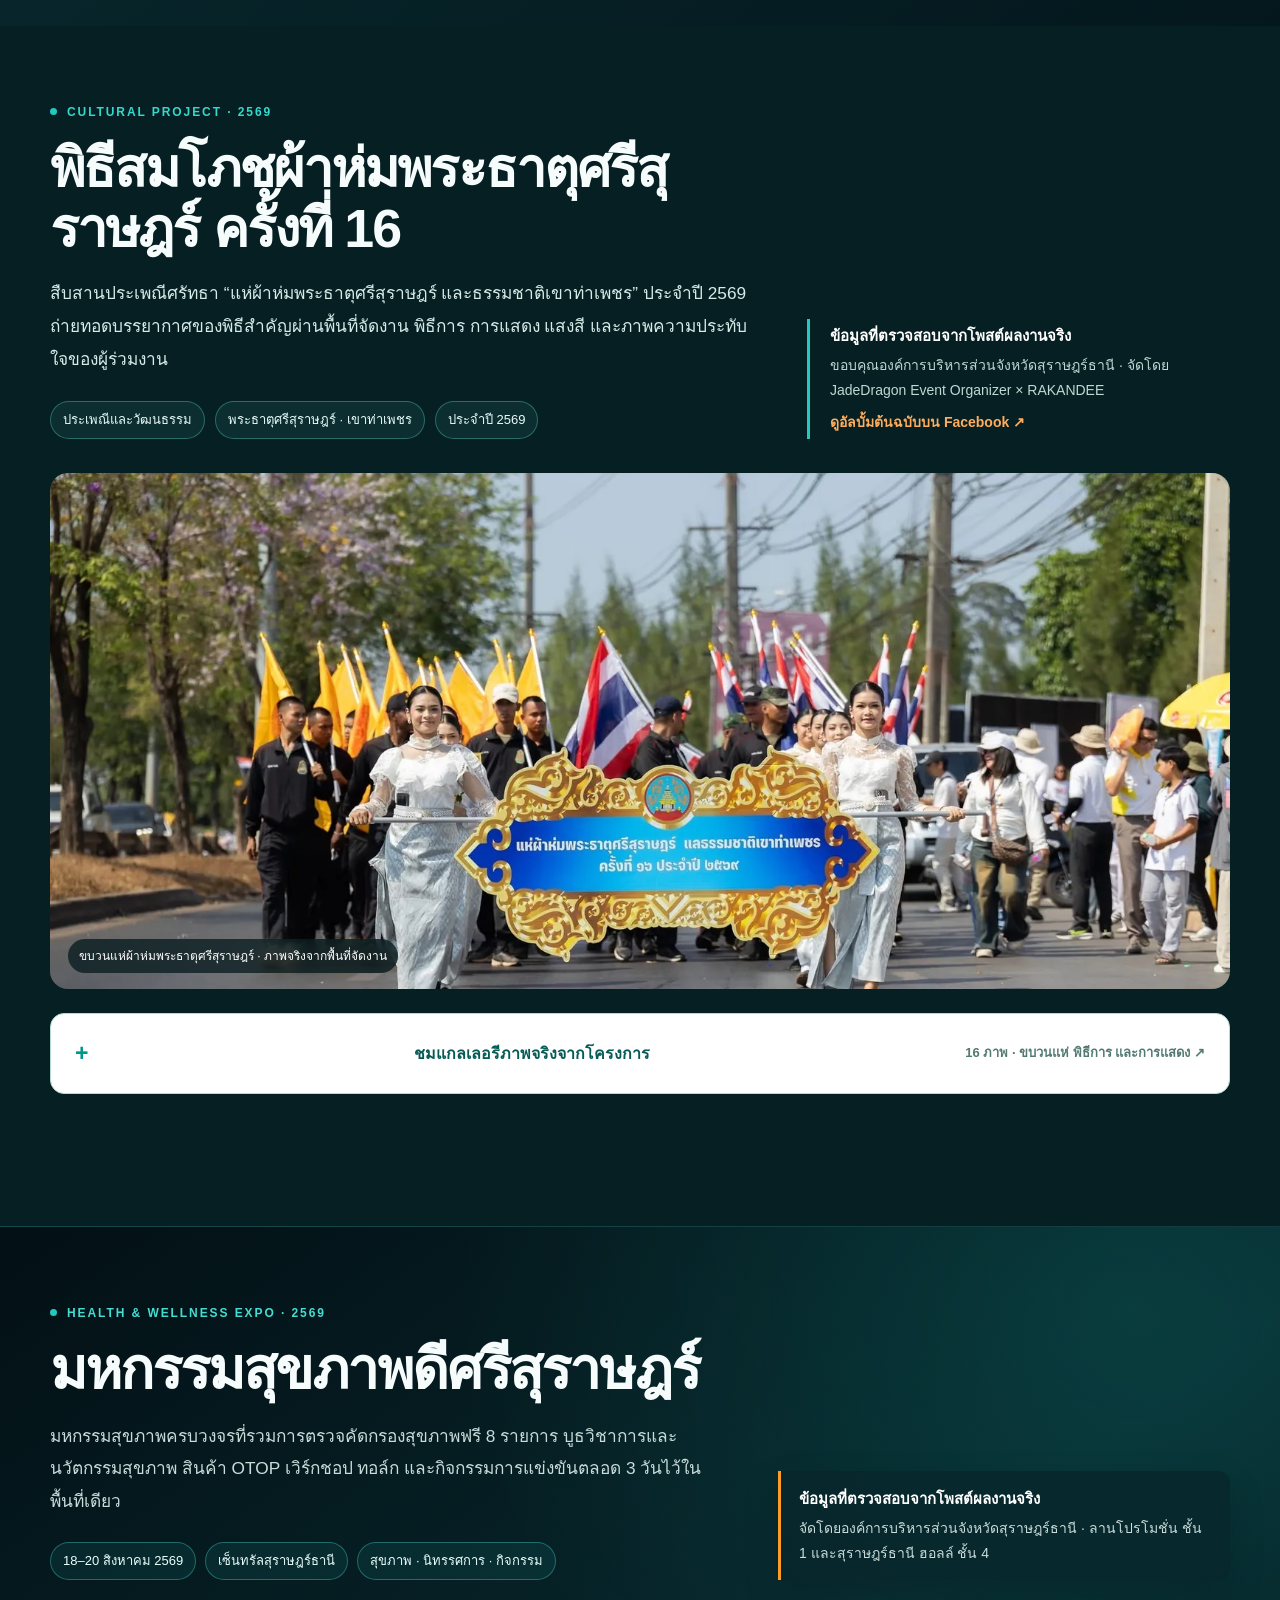
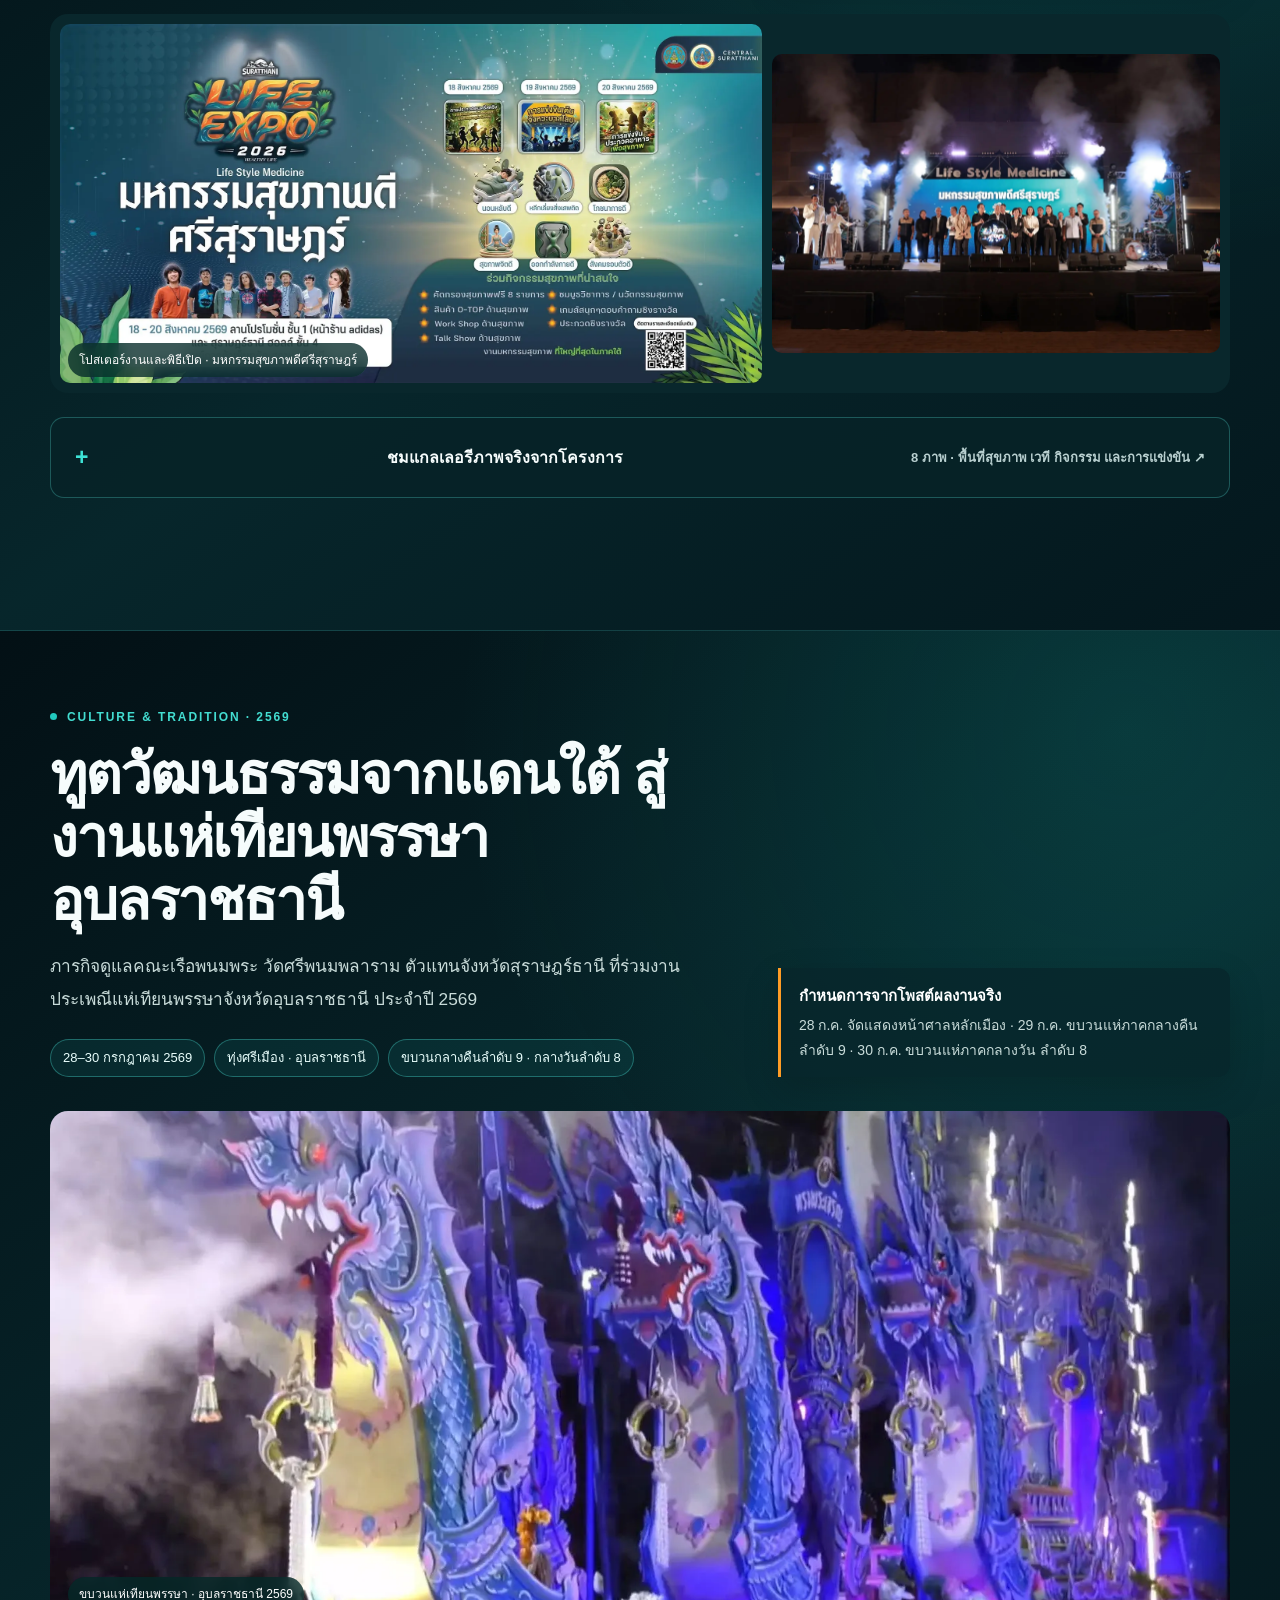
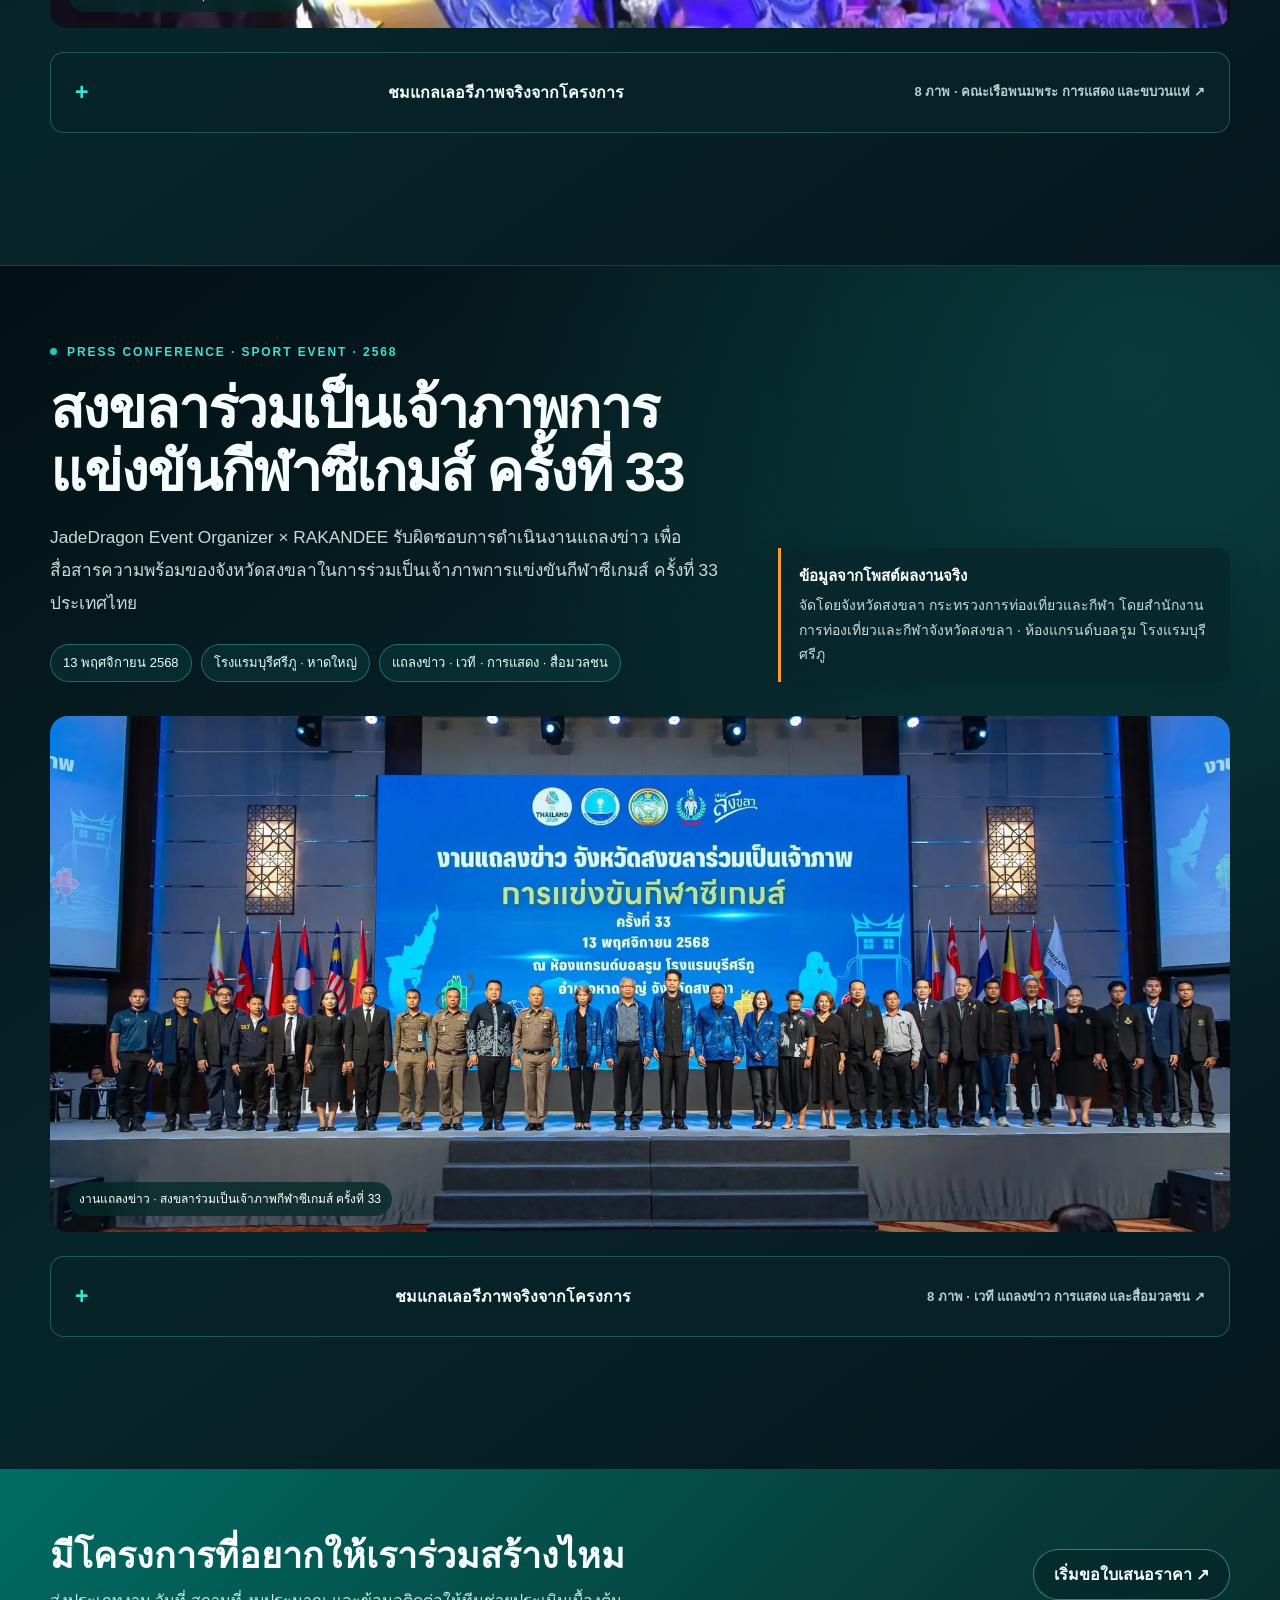
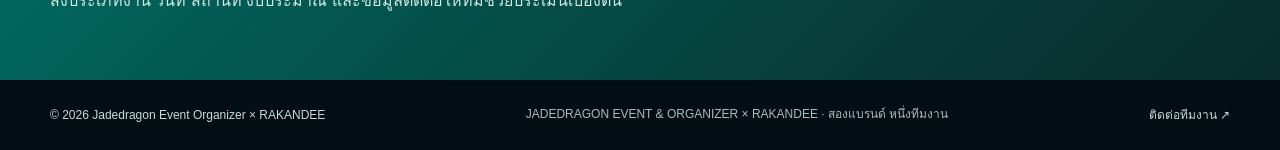
==== commit f1e029cb: "Use JadeDragon Event Organizer × Rakandee consistently and remove homepage brand explainer" ====
--- a/projects/index.html
+++ b/projects/index.html
@@ -3,14 +3,14 @@
 <head>
 <meta charset="utf-8">
 <meta name="viewport" content="width=device-width,initial-scale=1">
-<title>ผลงานและโครงการ | Jadedragon Event Organizer</title>
-<meta name="description" content="รวมผลงานจริงของ Jadedragon Event Organizer ทั้งงานประเพณีและวัฒนธรรม งานวิชาการ งานกีฬา งานเทศกาล และงานโปรดักชัน พร้อมภาพจากสถานที่จริง">
+<title>ผลงานและโครงการ | Jadedragon Event Organizer × RAKANDEE</title>
+<meta name="description" content="รวมผลงานจริงของ Jadedragon Event Organizer × RAKANDEE ทั้งงานประเพณีและวัฒนธรรม งานวิชาการ งานกีฬา งานเทศกาล และงานโปรดักชัน พร้อมภาพจากสถานที่จริง">
 <meta name="robots" content="index,follow,max-image-preview:large">
 <link rel="canonical" href="https://www.jadedragonevent.com/projects/">
 <meta name="theme-color" content="#009688">
 <meta property="og:type" content="website">
-<meta property="og:site_name" content="Jadedragon Event Organizer">
-<meta property="og:title" content="ผลงานและโครงการ | Jadedragon Event Organizer">
+<meta property="og:site_name" content="Jadedragon Event Organizer × RAKANDEE">
+<meta property="og:title" content="ผลงานและโครงการ | Jadedragon Event Organizer × RAKANDEE">
 <meta property="og:description" content="ชมผลงานจริงของ Jadedragon ผ่านการ์ดโครงการและหน้ารายละเอียดพร้อมภาพจากพื้นที่งาน">
 <meta property="og:url" content="https://www.jadedragonevent.com/projects/">
 <meta property="og:image" content="https://www.jadedragonevent.com/assets/projects/phra-that-sri-surat-2569/cover.webp">
@@ -338,7 +338,7 @@
 <body>
 <a class="skip" href="#main">ข้ามไปเนื้อหา</a>
 <nav class="nav" aria-label="Main navigation"><div class="wrap navin">
-<a class="brand" href="../index.html#home" aria-label="JadeDragon Group Event & Organizer"><span class="jd-logo-stack"><img src="../assets/jadedragon-logo-brand.webp" alt="JadeDragon Group Event & Organizer" width="900" height="593"></span></a>
+<a class="brand" href="../index.html#home" aria-label="JadeDragon Group Event & Organizer × RAKANDEE"><span class="jd-logo-stack"><img src="../assets/jadedragon-logo-brand.webp" alt="JadeDragon Group Event & Organizer × RAKANDEE" width="900" height="593"></span></a>
 <div class="links">
 <a href="../index.html" data-th="หน้าแรก" data-en="Home">หน้าแรก</a>
 <a href="index.html" aria-current="page" data-th="ผลงาน (โครงการ)" data-en="Projects">ผลงาน (โครงการ)</a>
@@ -350,7 +350,7 @@
 <header class="hero"><div class="wrap">
 <div class="eyebrow">OUR PROJECTS / JADEDRAGON</div>
 <h1>ผลงานที่เราได้ร่วมสร้าง<br><span>จากแนวคิดสู่ประสบการณ์จริง</span></h1>
-<p>รวมผลงานการจัดงานอีเวนต์ นิทรรศการ ประเพณี กีฬา และเทศกาลของ JadeDragon Event & Organizer ผ่านภาพถ่ายจากงานจริง พร้อมรายละเอียดที่ช่วยให้เห็นรูปแบบงานและประสบการณ์ของทีม</p>
+<p>รวมผลงานการจัดงานอีเวนต์ นิทรรศการ ประเพณี กีฬา และเทศกาลของ JadeDragon Event & Organizer × RAKANDEE ผ่านภาพถ่ายจากงานจริง พร้อมรายละเอียดที่ช่วยให้เห็นรูปแบบงานและประสบการณ์ของทีม</p>
 
 </div></header>
 
@@ -482,7 +482,7 @@
 <p class="lead" data-th="สืบสานประเพณีศรัทธา “แห่ผ้าห่มพระธาตุศรีสุราษฎร์ และธรรมชาติเขาท่าเพชร” ประจำปี 2569 ถ่ายทอดบรรยากาศของพิธีสำคัญผ่านพื้นที่จัดงาน พิธีการ การแสดง แสงสี และภาพความประทับใจของผู้ร่วมงาน" data-en="Continuing the faith and tradition of the Phra That Si Surat sacred cloth procession and Khao Tha Phet nature celebration in 2026, expressed through ceremony, performance, lighting and the shared experience of guests.">สืบสานประเพณีศรัทธา “แห่ผ้าห่มพระธาตุศรีสุราษฎร์ และธรรมชาติเขาท่าเพชร” ประจำปี 2569 ถ่ายทอดบรรยากาศของพิธีสำคัญผ่านพื้นที่จัดงาน พิธีการ การแสดง แสงสี และภาพความประทับใจของผู้ร่วมงาน</p>
 <div class="culture-facts"><span data-th="ประเพณีและวัฒนธรรม" data-en="Tradition & Culture">ประเพณีและวัฒนธรรม</span><span data-th="พระธาตุศรีสุราษฎร์ · เขาท่าเพชร" data-en="Phra That Si Surat · Khao Tha Phet">พระธาตุศรีสุราษฎร์ · เขาท่าเพชร</span><span data-th="ประจำปี 2569" data-en="2026">ประจำปี 2569</span></div>
 </div>
-<div class="culture-source"><strong data-th="ข้อมูลที่ตรวจสอบจากโพสต์ผลงานจริง" data-en="Verified from the published project post">ข้อมูลที่ตรวจสอบจากโพสต์ผลงานจริง</strong><span data-th="ขอบคุณองค์การบริหารส่วนจังหวัดสุราษฎร์ธานี · จัดโดย JadeDragon Event Organizer" data-en="With thanks to the Surat Thani Provincial Administrative Organization · Organized by JadeDragon Event Organizer">ขอบคุณองค์การบริหารส่วนจังหวัดสุราษฎร์ธานี · จัดโดย JadeDragon Event Organizer</span><br><a href="https://www.facebook.com/media/set/?set=a.695240983515313&type=3" target="_blank" rel="noopener" data-th="ดูอัลบั้มต้นฉบับบน Facebook ↗" data-en="View original Facebook album ↗">ดูอัลบั้มต้นฉบับบน Facebook ↗</a></div>
+<div class="culture-source"><strong data-th="ข้อมูลที่ตรวจสอบจากโพสต์ผลงานจริง" data-en="Verified from the published project post">ข้อมูลที่ตรวจสอบจากโพสต์ผลงานจริง</strong><span data-th="ขอบคุณองค์การบริหารส่วนจังหวัดสุราษฎร์ธานี · จัดโดย JadeDragon Event Organizer × RAKANDEE" data-en="With thanks to the Surat Thani Provincial Administrative Organization · Organized by JadeDragon Event Organizer × RAKANDEE">ขอบคุณองค์การบริหารส่วนจังหวัดสุราษฎร์ธานี · จัดโดย JadeDragon Event Organizer × RAKANDEE</span><br><a href="https://www.facebook.com/media/set/?set=a.695240983515313&type=3" target="_blank" rel="noopener" data-th="ดูอัลบั้มต้นฉบับบน Facebook ↗" data-en="View original Facebook album ↗">ดูอัลบั้มต้นฉบับบน Facebook ↗</a></div>
 </div>
 <figure class="culture-cover"><img src="../assets/projects/phra-that-sri-surat-2569/cover.webp" alt="ขบวนแห่ผ้าห่มพระธาตุศรีสุราษฎร์และธรรมชาติเขาท่าเพชร ครั้งที่ 16" width="1600" height="1066" fetchpriority="high"><figcaption data-th="ขบวนแห่ผ้าห่มพระธาตุศรีสุราษฎร์ · ภาพจริงจากพื้นที่จัดงาน" data-en="Phra That Si Surat sacred cloth procession · On-site photography">ขบวนแห่ผ้าห่มพระธาตุศรีสุราษฎร์ · ภาพจริงจากพื้นที่จัดงาน</figcaption></figure>
 <details class="culture-details"><summary>ชมแกลเลอรีภาพจริงจากโครงการ <span>16 ภาพ · ขบวนแห่ พิธีการ และการแสดง ↗</span></summary><div class="culture-detail-body"><div class="culture-chapter"><h3 data-th="ขบวนแห่และพิธีห่มพระธาตุ" data-en="Sacred Cloth Procession & Wrapping Ceremony">ขบวนแห่และพิธีห่มพระธาตุ</h3><span>01 / DAY CEREMONY</span></div>
@@ -568,7 +568,7 @@
 <div>
 <div class="eyebrow">PRESS CONFERENCE · SPORT EVENT · 2568</div>
 <h2 id="sea-games-project-title" data-th="สงขลาร่วมเป็นเจ้าภาพการแข่งขันกีฬาซีเกมส์ ครั้งที่ 33" data-en="Songkhla Co-hosts the 33rd SEA Games">สงขลาร่วมเป็นเจ้าภาพการแข่งขันกีฬาซีเกมส์ ครั้งที่ 33</h2>
-<p class="lead" data-th="JadeDragon Event Organizer รับผิดชอบการดำเนินงานแถลงข่าว เพื่อสื่อสารความพร้อมของจังหวัดสงขลาในการร่วมเป็นเจ้าภาพการแข่งขันกีฬาซีเกมส์ ครั้งที่ 33 ประเทศไทย" data-en="JadeDragon Event Organizer delivered the press conference communicating Songkhla's readiness as a co-host province for the 33rd SEA Games in Thailand.">JadeDragon Event Organizer รับผิดชอบการดำเนินงานแถลงข่าว เพื่อสื่อสารความพร้อมของจังหวัดสงขลาในการร่วมเป็นเจ้าภาพการแข่งขันกีฬาซีเกมส์ ครั้งที่ 33 ประเทศไทย</p>
+<p class="lead" data-th="JadeDragon Event Organizer × RAKANDEE รับผิดชอบการดำเนินงานแถลงข่าว เพื่อสื่อสารความพร้อมของจังหวัดสงขลาในการร่วมเป็นเจ้าภาพการแข่งขันกีฬาซีเกมส์ ครั้งที่ 33 ประเทศไทย" data-en="JadeDragon Event Organizer × RAKANDEE delivered the press conference communicating Songkhla's readiness as a co-host province for the 33rd SEA Games in Thailand.">JadeDragon Event Organizer × RAKANDEE รับผิดชอบการดำเนินงานแถลงข่าว เพื่อสื่อสารความพร้อมของจังหวัดสงขลาในการร่วมเป็นเจ้าภาพการแข่งขันกีฬาซีเกมส์ ครั้งที่ 33 ประเทศไทย</p>
 <div class="health-facts"><span data-th="13 พฤศจิกายน 2568" data-en="13 November 2025">13 พฤศจิกายน 2568</span><span data-th="โรงแรมบุรีศรีภู · หาดใหญ่" data-en="Buri Sriphu Hotel · Hat Yai">โรงแรมบุรีศรีภู · หาดใหญ่</span><span data-th="แถลงข่าว · เวที · การแสดง · สื่อมวลชน" data-en="Press conference · Stage · Performance · Media">แถลงข่าว · เวที · การแสดง · สื่อมวลชน</span></div>
 </div>
 <div class="health-source"><strong data-th="ข้อมูลจากโพสต์ผลงานจริง" data-en="Verified from the published project post">ข้อมูลจากโพสต์ผลงานจริง</strong><span data-th="จัดโดยจังหวัดสงขลา กระทรวงการท่องเที่ยวและกีฬา โดยสำนักงานการท่องเที่ยวและกีฬาจังหวัดสงขลา · ห้องแกรนด์บอลรูม โรงแรมบุรีศรีภู" data-en="Hosted by Songkhla Province and the Ministry of Tourism and Sports through the Songkhla Tourism and Sports Office · Grand Ballroom, Buri Sriphu Hotel">จัดโดยจังหวัดสงขลา กระทรวงการท่องเที่ยวและกีฬา โดยสำนักงานการท่องเที่ยวและกีฬาจังหวัดสงขลา · ห้องแกรนด์บอลรูม โรงแรมบุรีศรีภู</span></div>
@@ -589,7 +589,7 @@
 
 <section class="cta"><div class="wrap cta-in"><div><h2>มีโครงการที่อยากให้เราร่วมสร้างไหม</h2><p>ส่งประเภทงาน วันที่ สถานที่ งบประมาณ และข้อมูลติดต่อให้ทีมช่วยประเมินเบื้องต้น</p></div><a class="btn" href="../contact.html#brief">เริ่มขอใบเสนอราคา ↗</a></div></section>
 </main>
-<footer><div class="wrap footer"><span>© 2026 Jadedragon Event Organizer</span><span class="jd-brand-footer" data-th="JADEDRAGON EVENT & ORGANIZER × RAKANDEE · สองแบรนด์ หนึ่งทีมงาน" data-en="JADEDRAGON EVENT & ORGANIZER × RAKANDEE · TWO BRANDS. ONE TEAM.">JADEDRAGON EVENT & ORGANIZER × RAKANDEE · สองแบรนด์ หนึ่งทีมงาน</span><a href="../index.html#contact">ติดต่อทีมงาน ↗</a></div></footer>
+<footer><div class="wrap footer"><span>© 2026 Jadedragon Event Organizer × RAKANDEE</span><span class="jd-brand-footer" data-th="JADEDRAGON EVENT & ORGANIZER × RAKANDEE · สองแบรนด์ หนึ่งทีมงาน" data-en="JADEDRAGON EVENT & ORGANIZER × RAKANDEE · TWO BRANDS. ONE TEAM.">JADEDRAGON EVENT & ORGANIZER × RAKANDEE · สองแบรนด์ หนึ่งทีมงาน</span><a href="../index.html#contact">ติดต่อทีมงาน ↗</a></div></footer>
 <script>
 (function(){
  const btn=document.getElementById('langBtn');let lang='th';
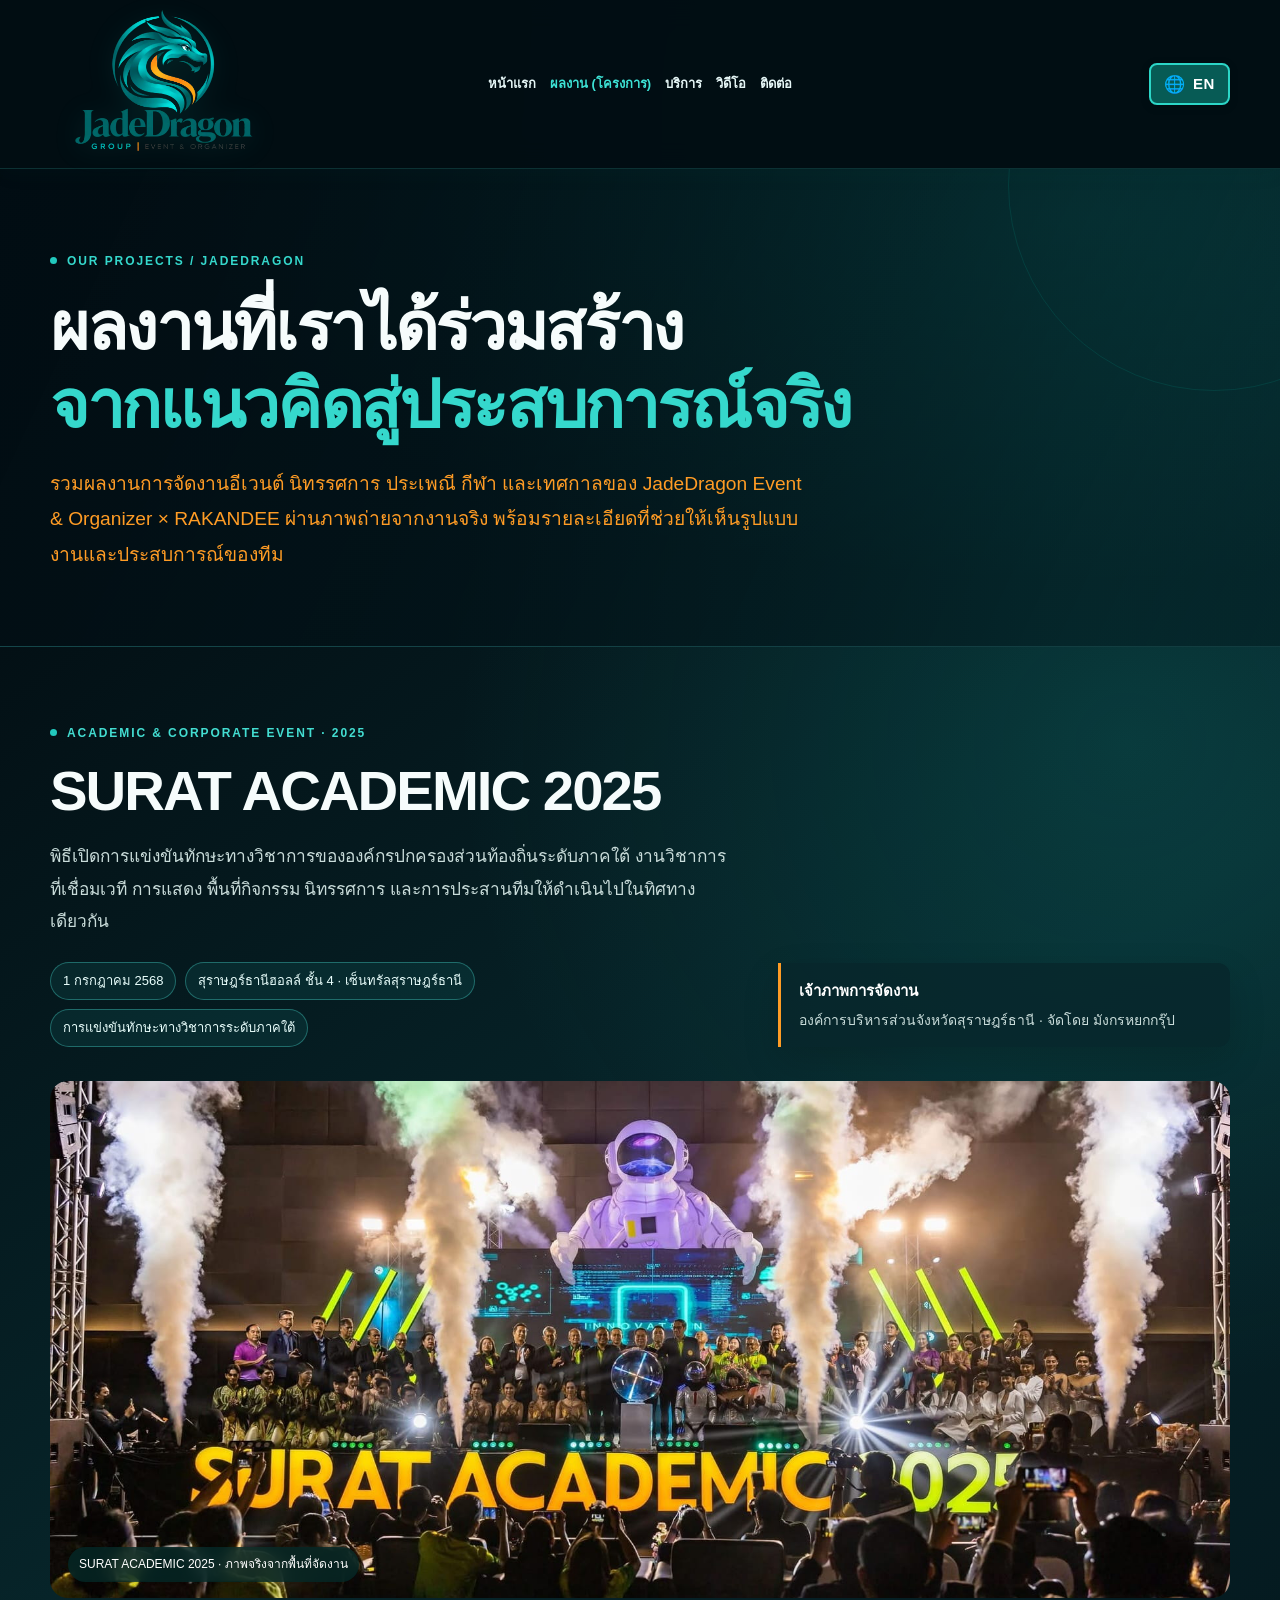
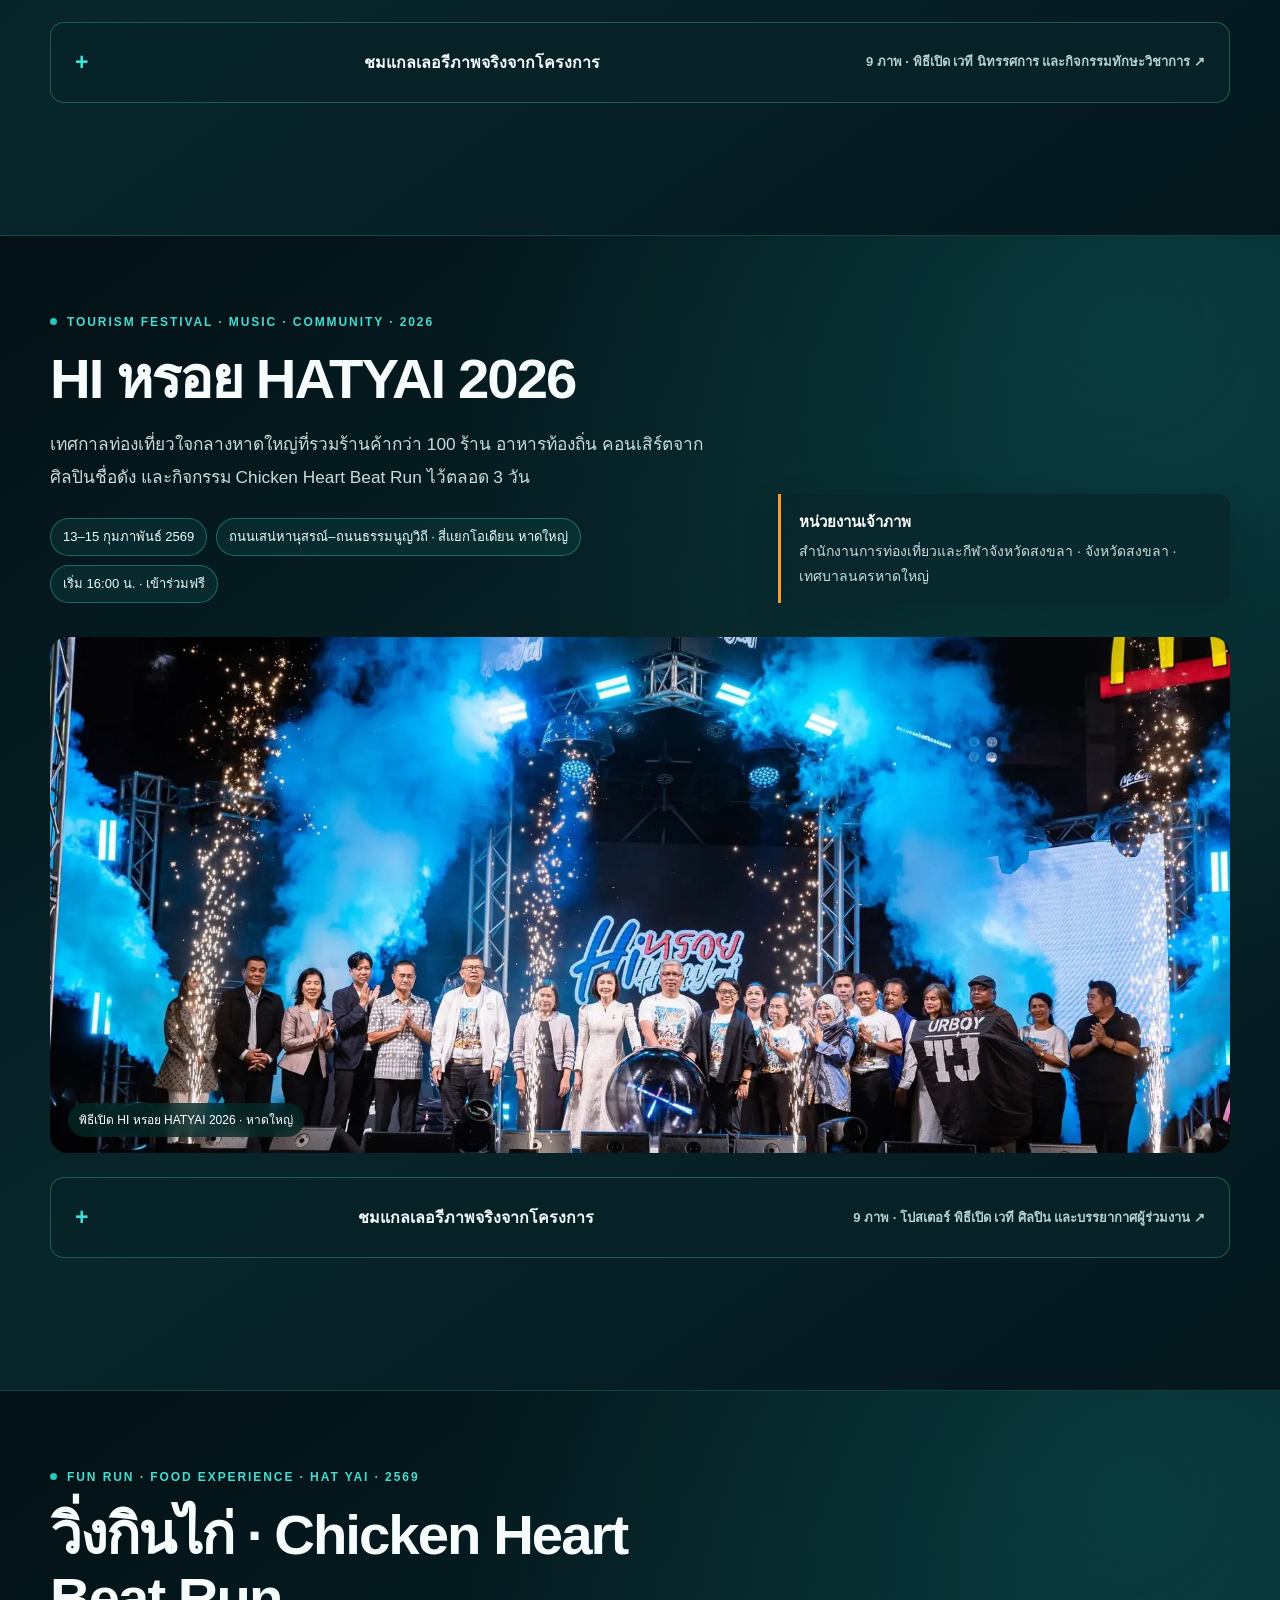
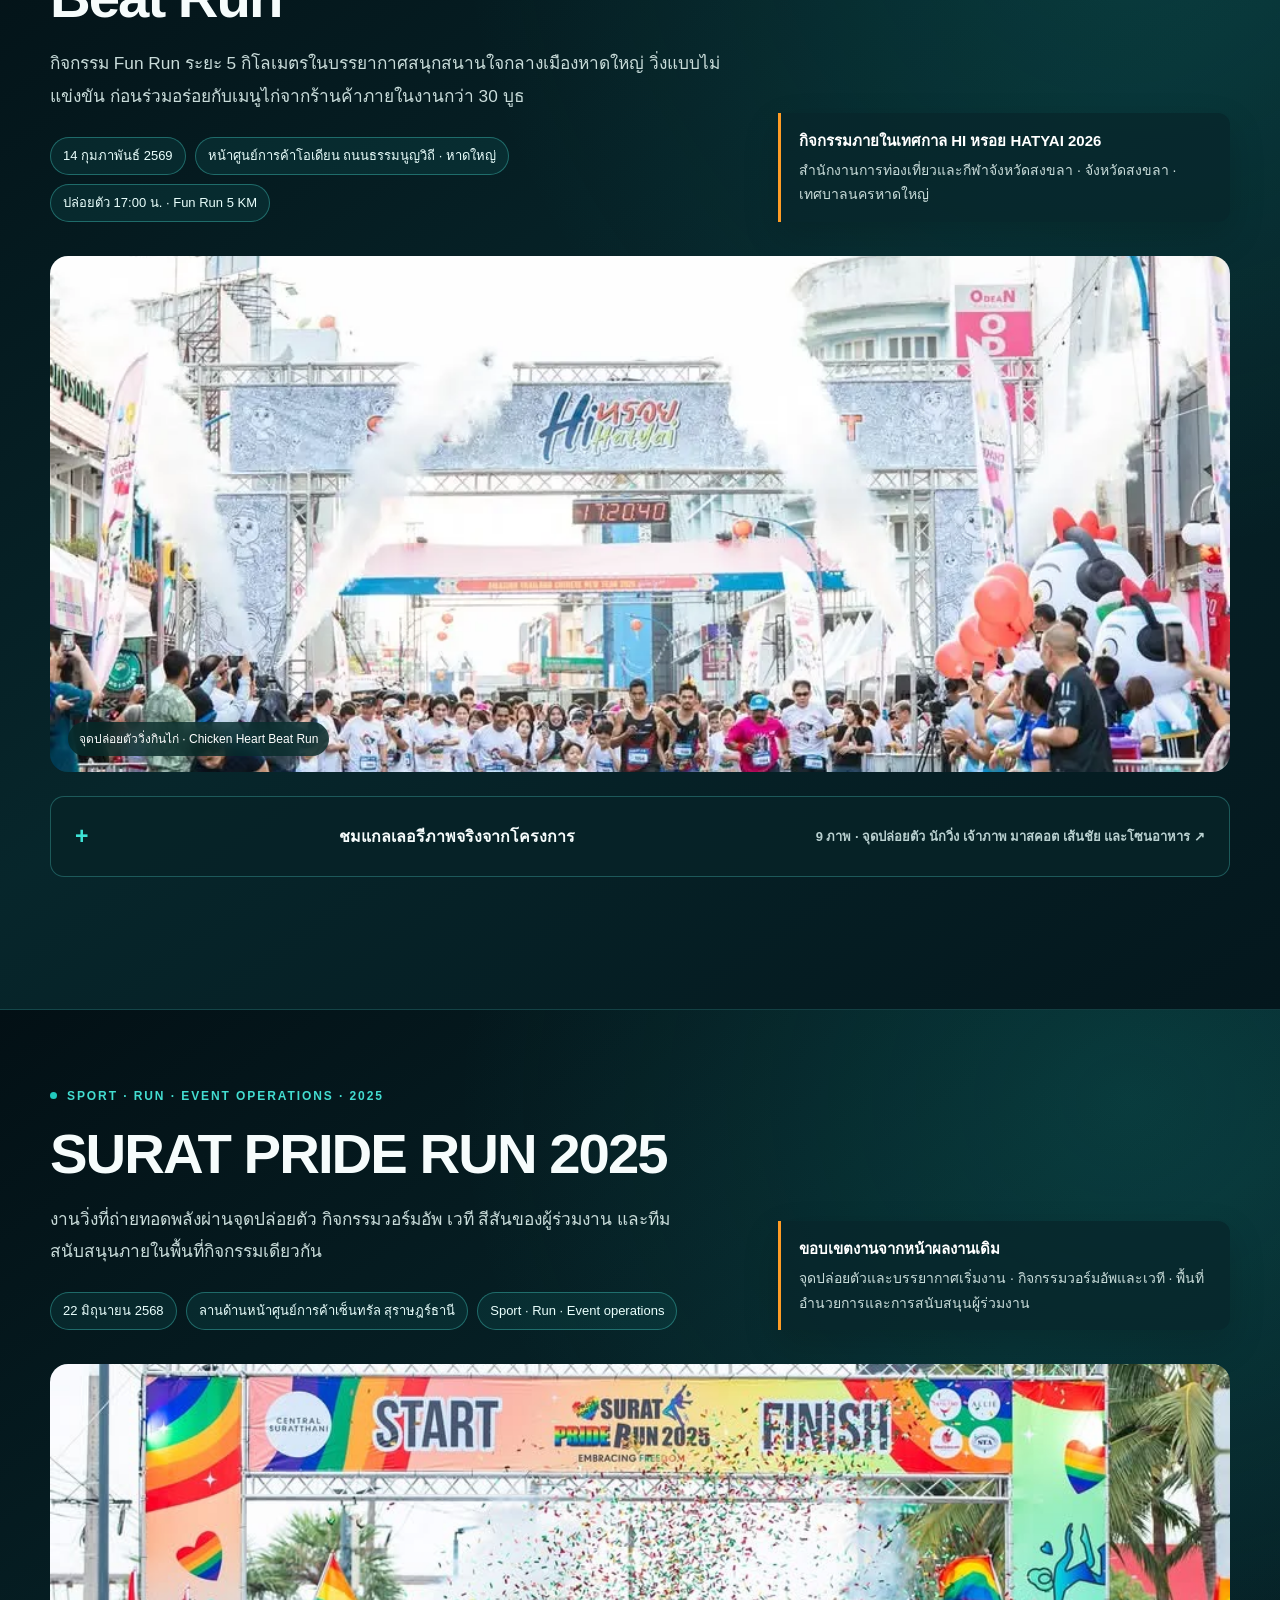
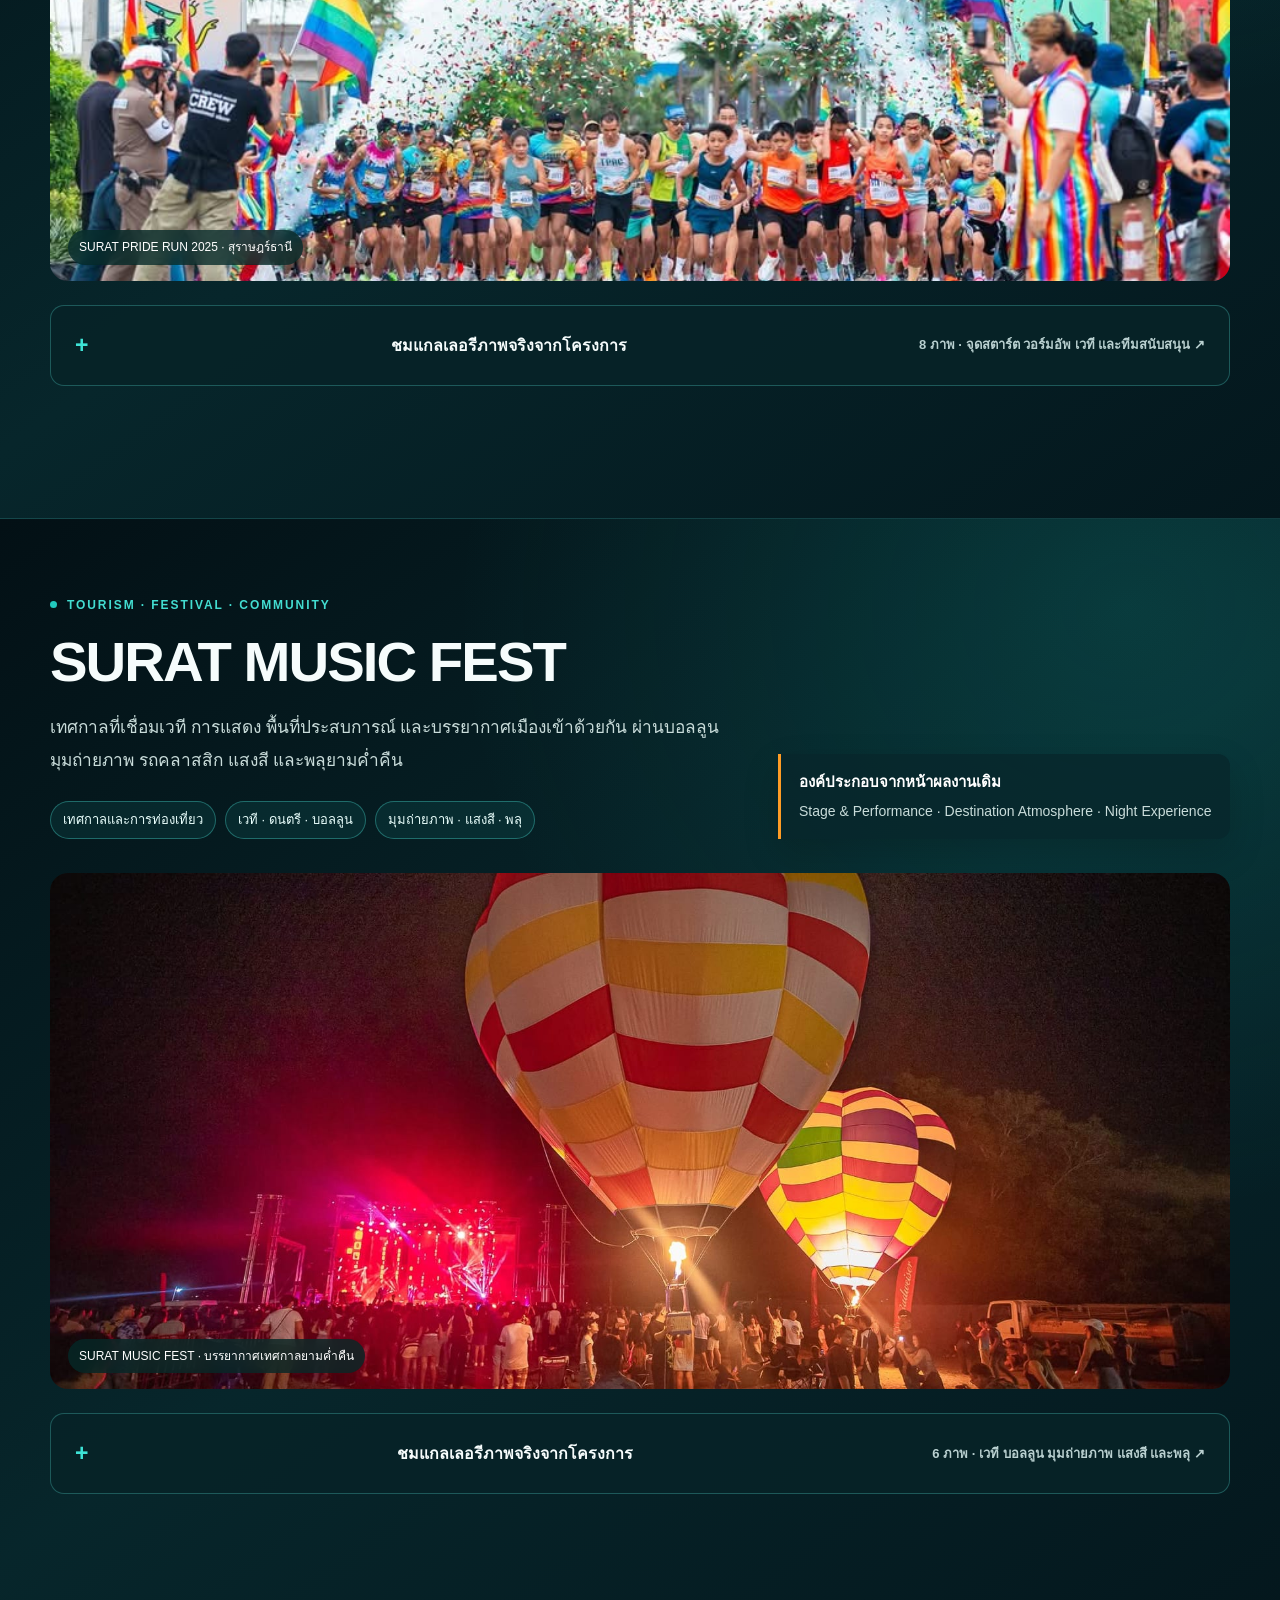
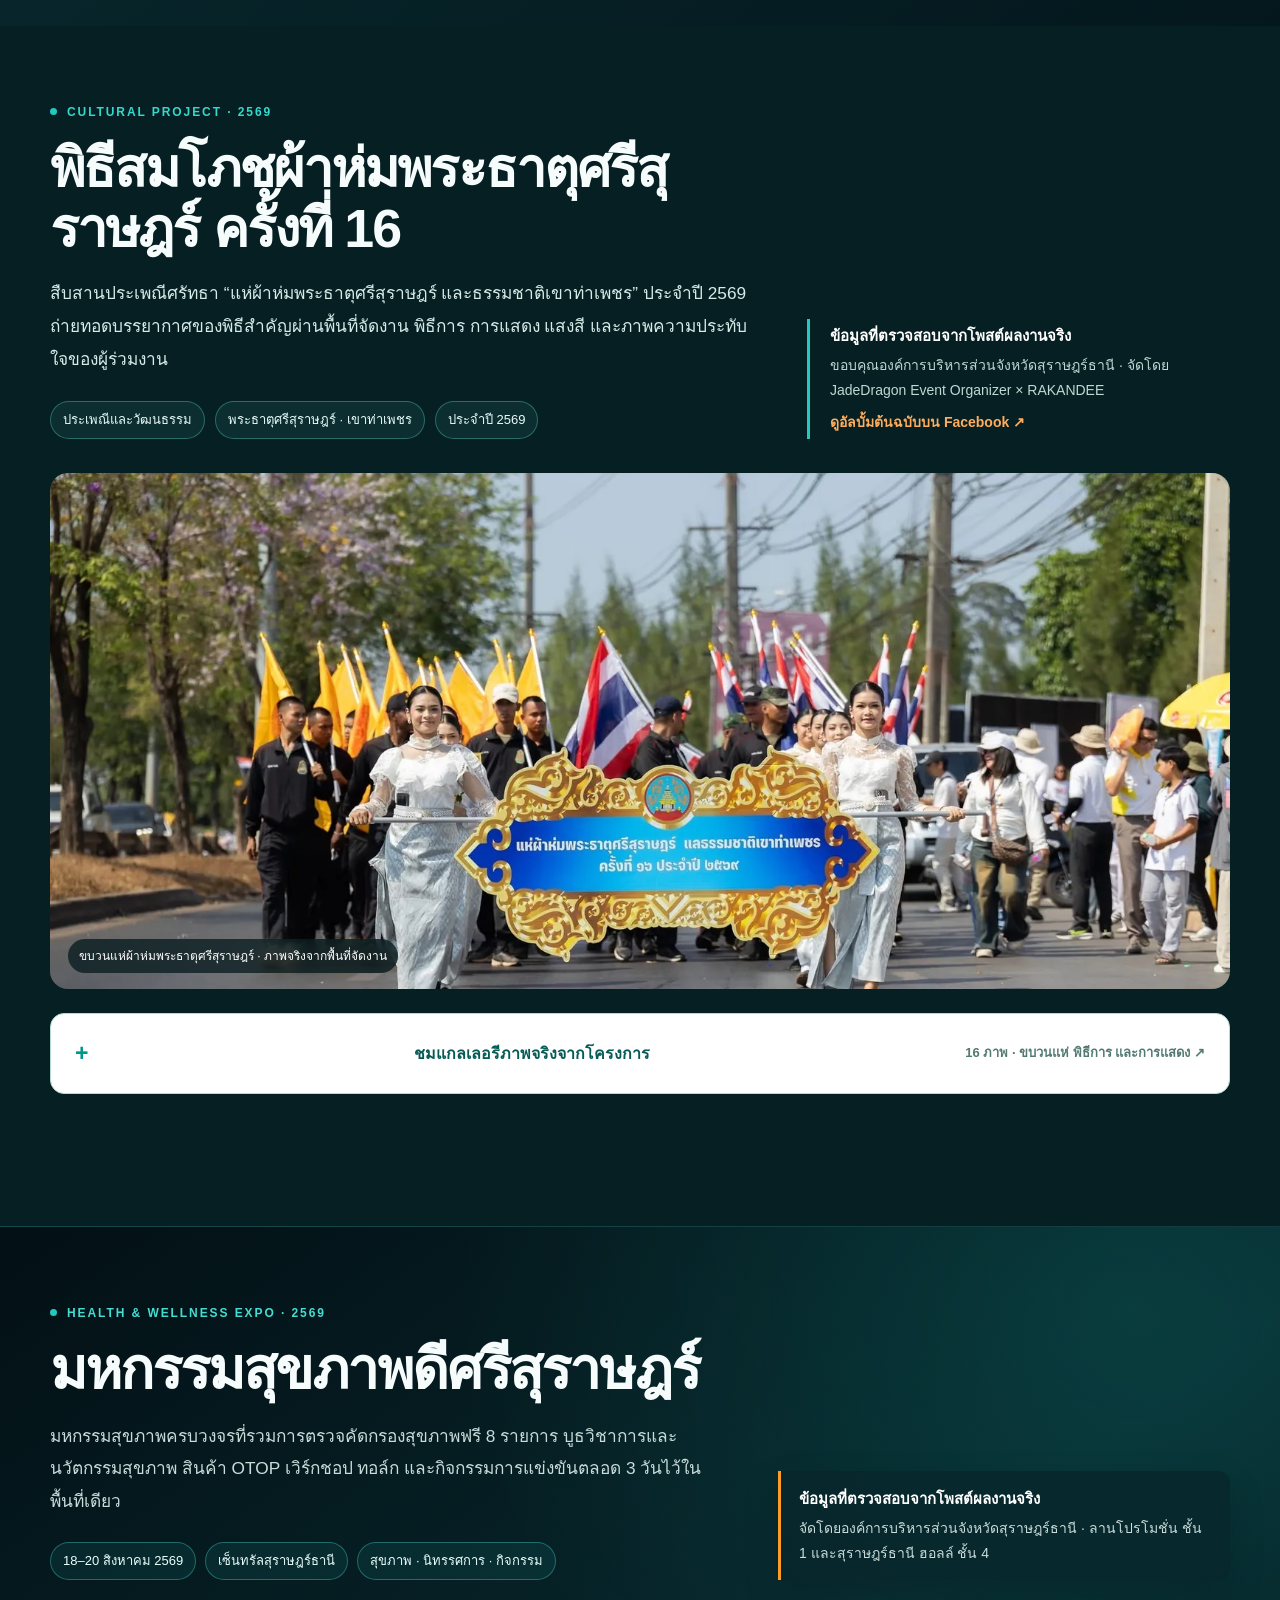
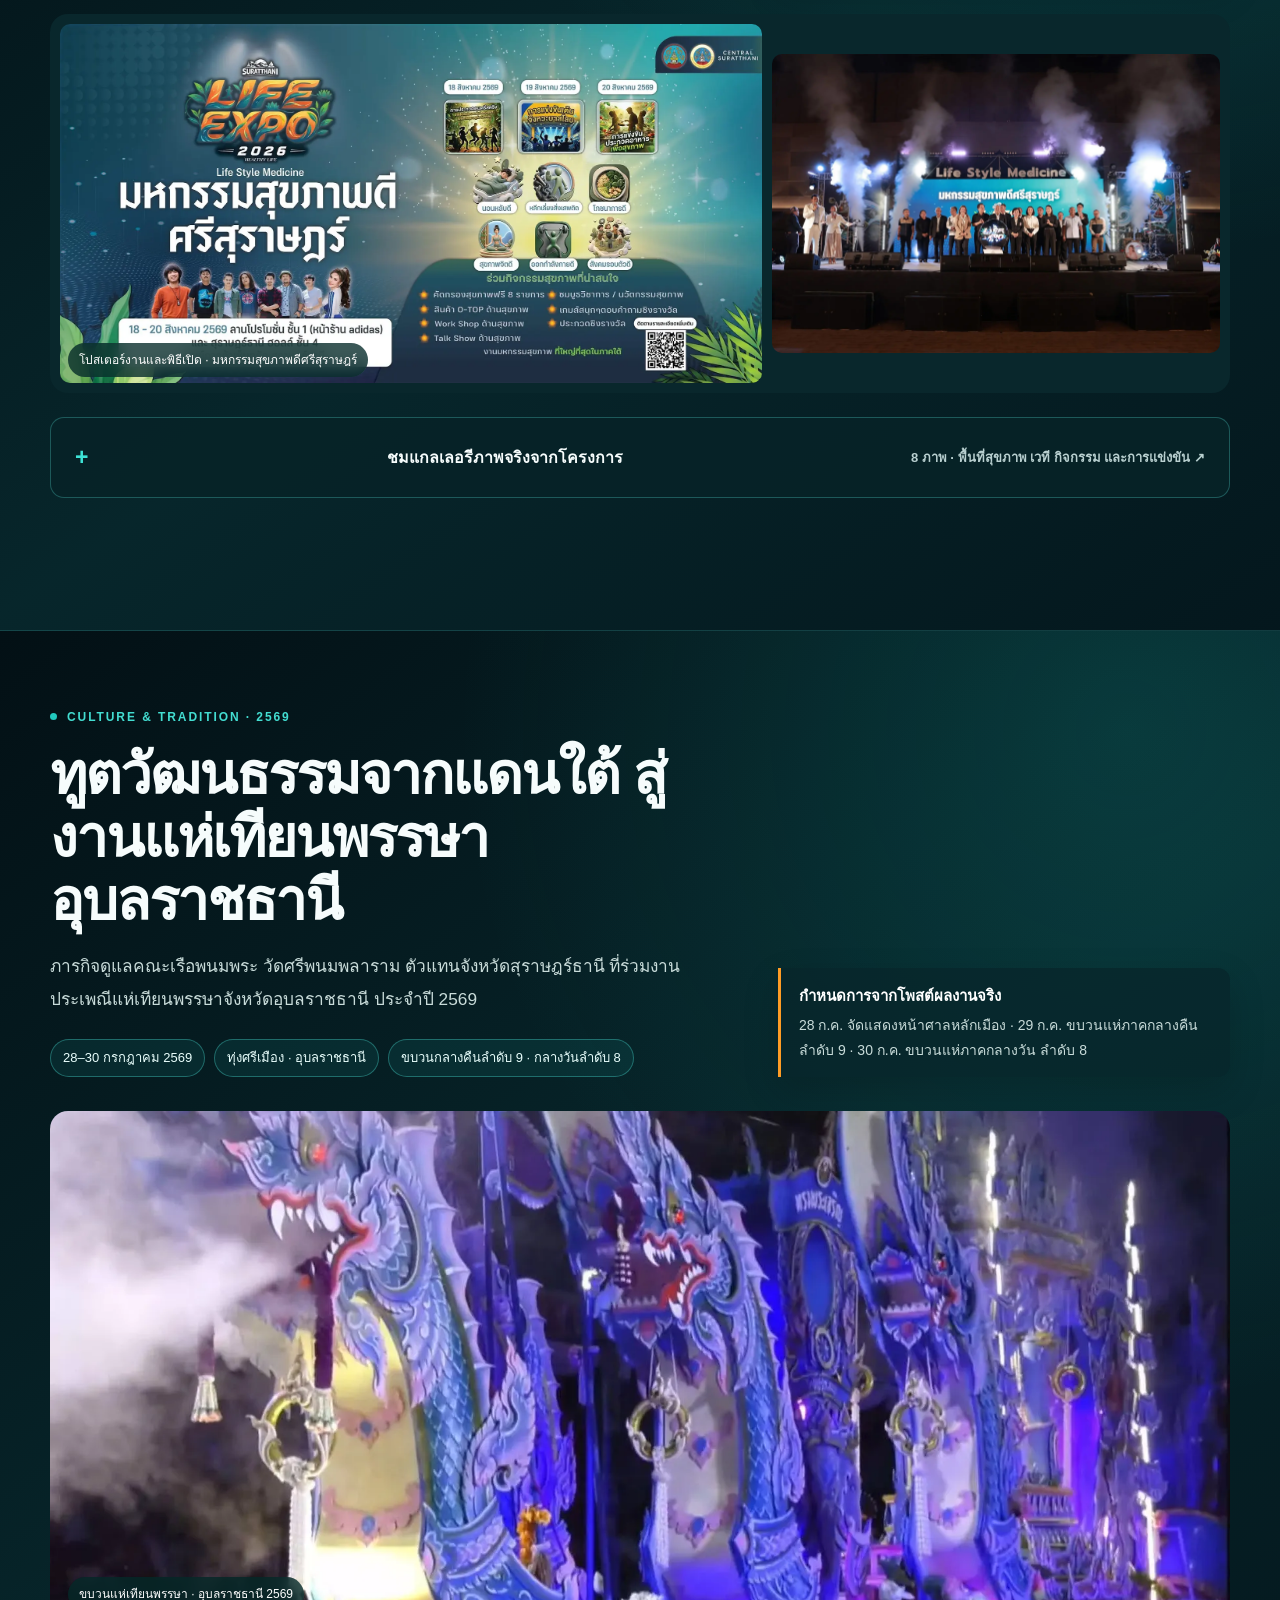
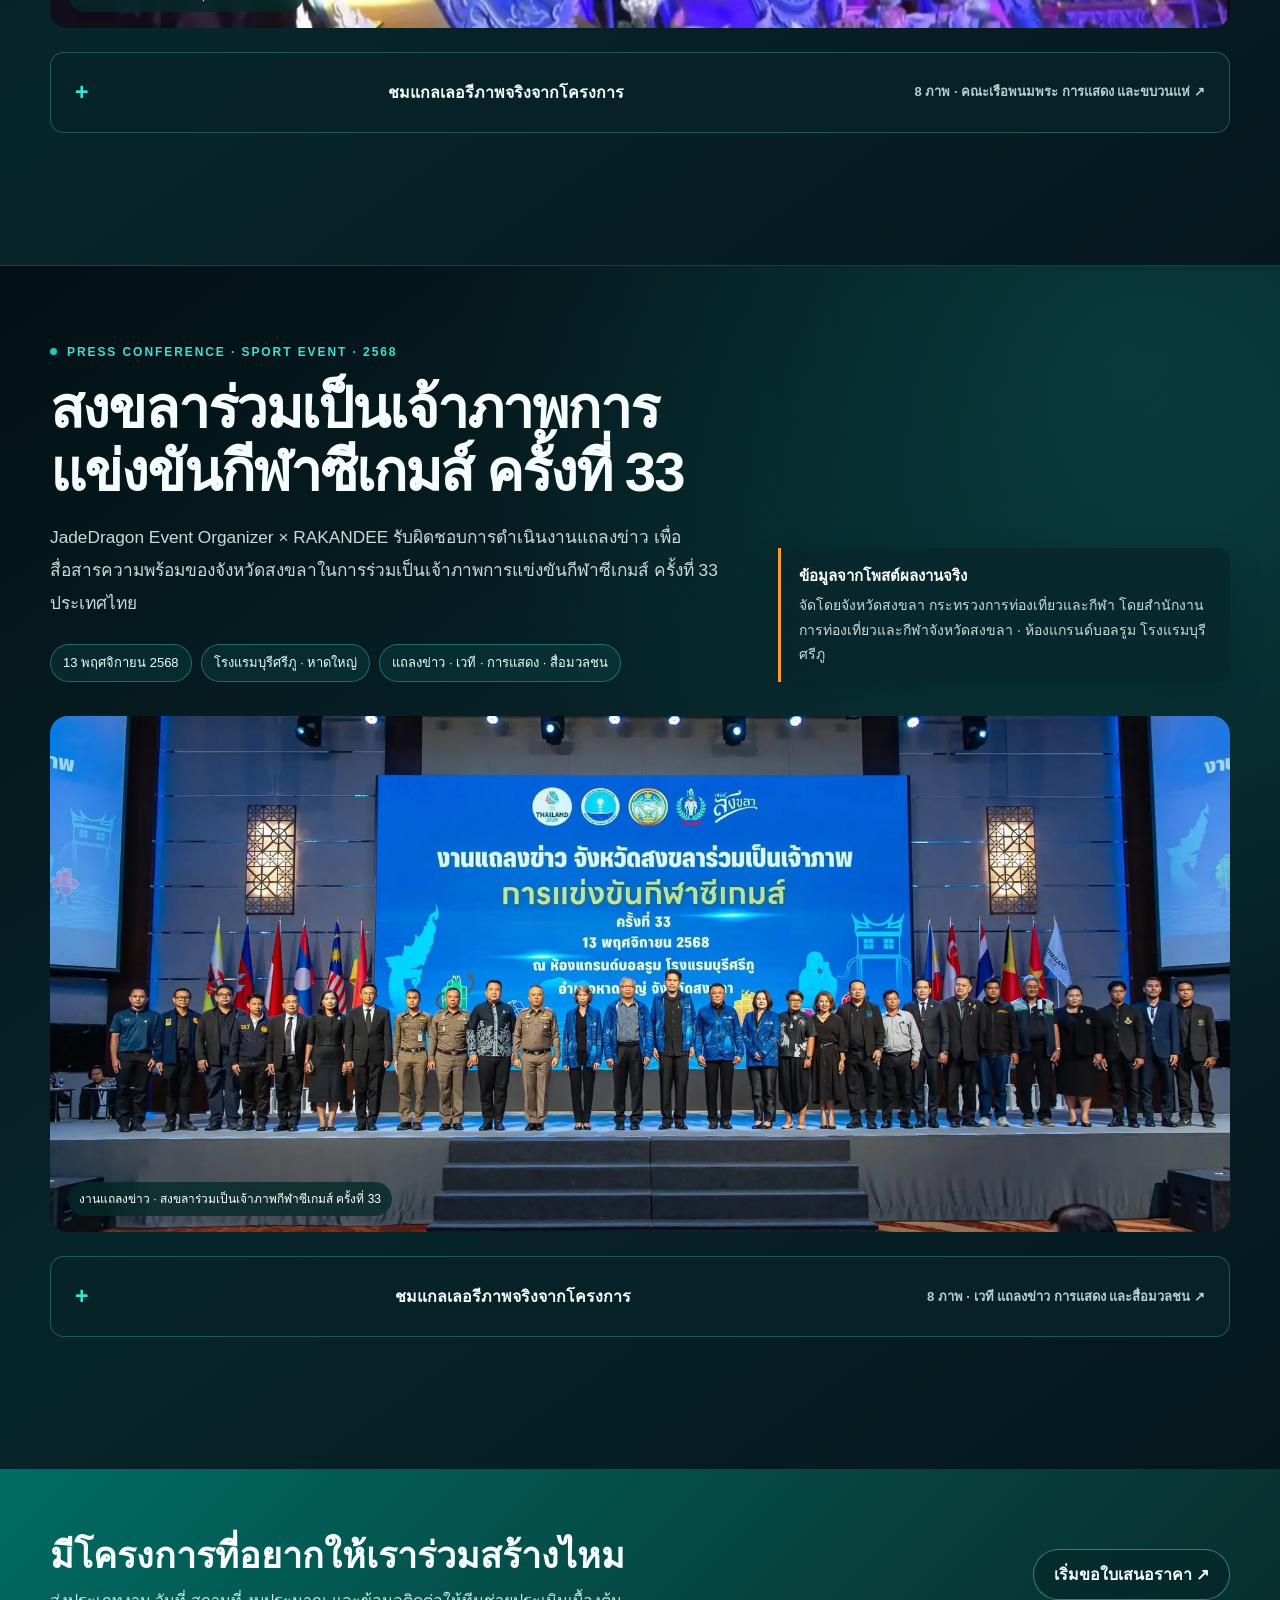
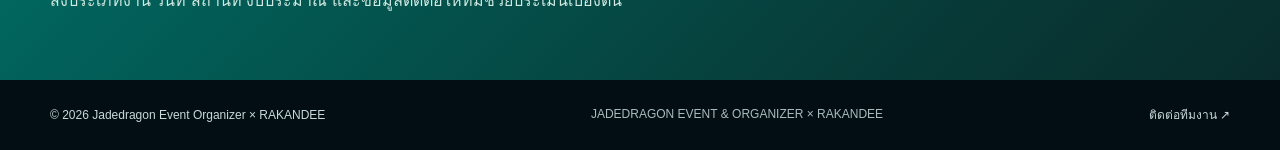
==== commit b07e2642: "Remove two brands one team slogan from site footers" ====
--- a/projects/index.html
+++ b/projects/index.html
@@ -589,7 +589,7 @@
 
 <section class="cta"><div class="wrap cta-in"><div><h2>มีโครงการที่อยากให้เราร่วมสร้างไหม</h2><p>ส่งประเภทงาน วันที่ สถานที่ งบประมาณ และข้อมูลติดต่อให้ทีมช่วยประเมินเบื้องต้น</p></div><a class="btn" href="../contact.html#brief">เริ่มขอใบเสนอราคา ↗</a></div></section>
 </main>
-<footer><div class="wrap footer"><span>© 2026 Jadedragon Event Organizer × RAKANDEE</span><span class="jd-brand-footer" data-th="JADEDRAGON EVENT & ORGANIZER × RAKANDEE · สองแบรนด์ หนึ่งทีมงาน" data-en="JADEDRAGON EVENT & ORGANIZER × RAKANDEE · TWO BRANDS. ONE TEAM.">JADEDRAGON EVENT & ORGANIZER × RAKANDEE · สองแบรนด์ หนึ่งทีมงาน</span><a href="../index.html#contact">ติดต่อทีมงาน ↗</a></div></footer>
+<footer><div class="wrap footer"><span>© 2026 Jadedragon Event Organizer × RAKANDEE</span><span class="jd-brand-footer" data-th="JADEDRAGON EVENT & ORGANIZER × RAKANDEE" data-en="JADEDRAGON EVENT & ORGANIZER × RAKANDEE">JADEDRAGON EVENT & ORGANIZER × RAKANDEE</span><a href="../index.html#contact">ติดต่อทีมงาน ↗</a></div></footer>
 <script>
 (function(){
  const btn=document.getElementById('langBtn');let lang='th';
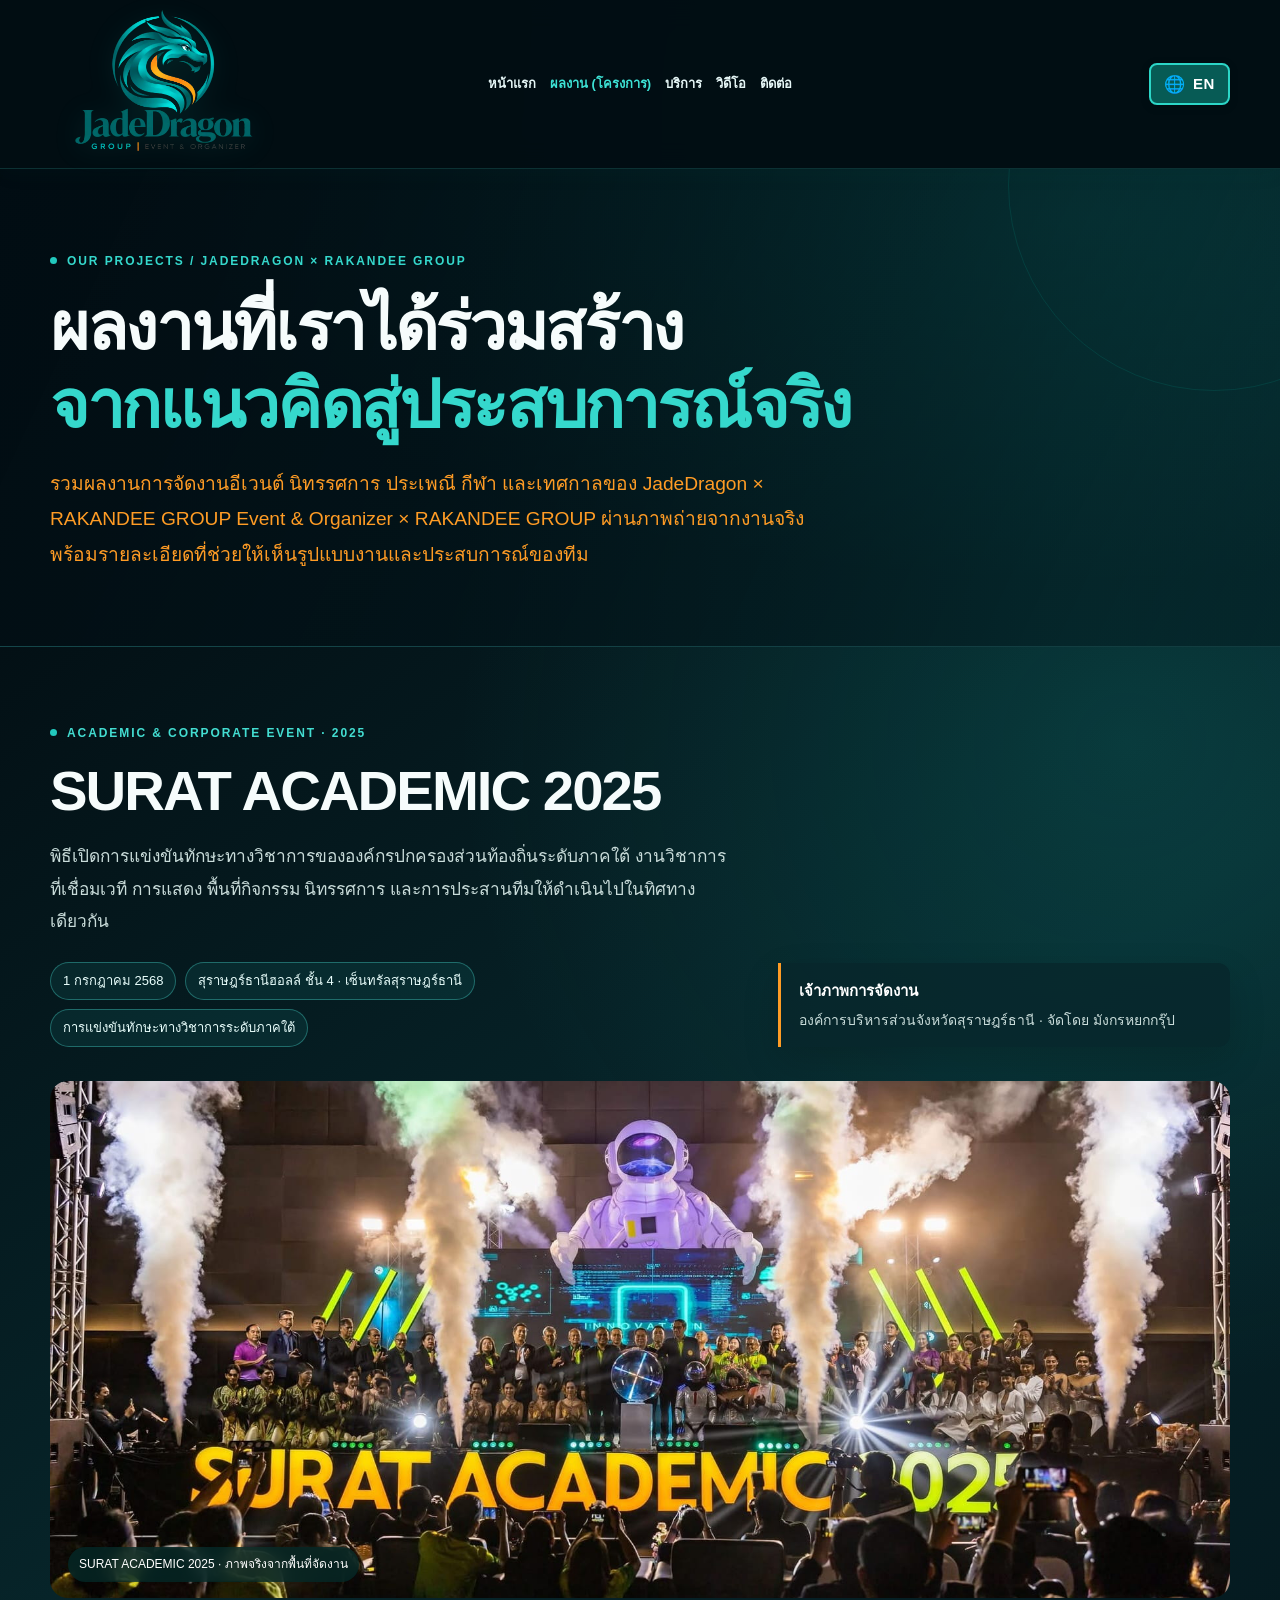
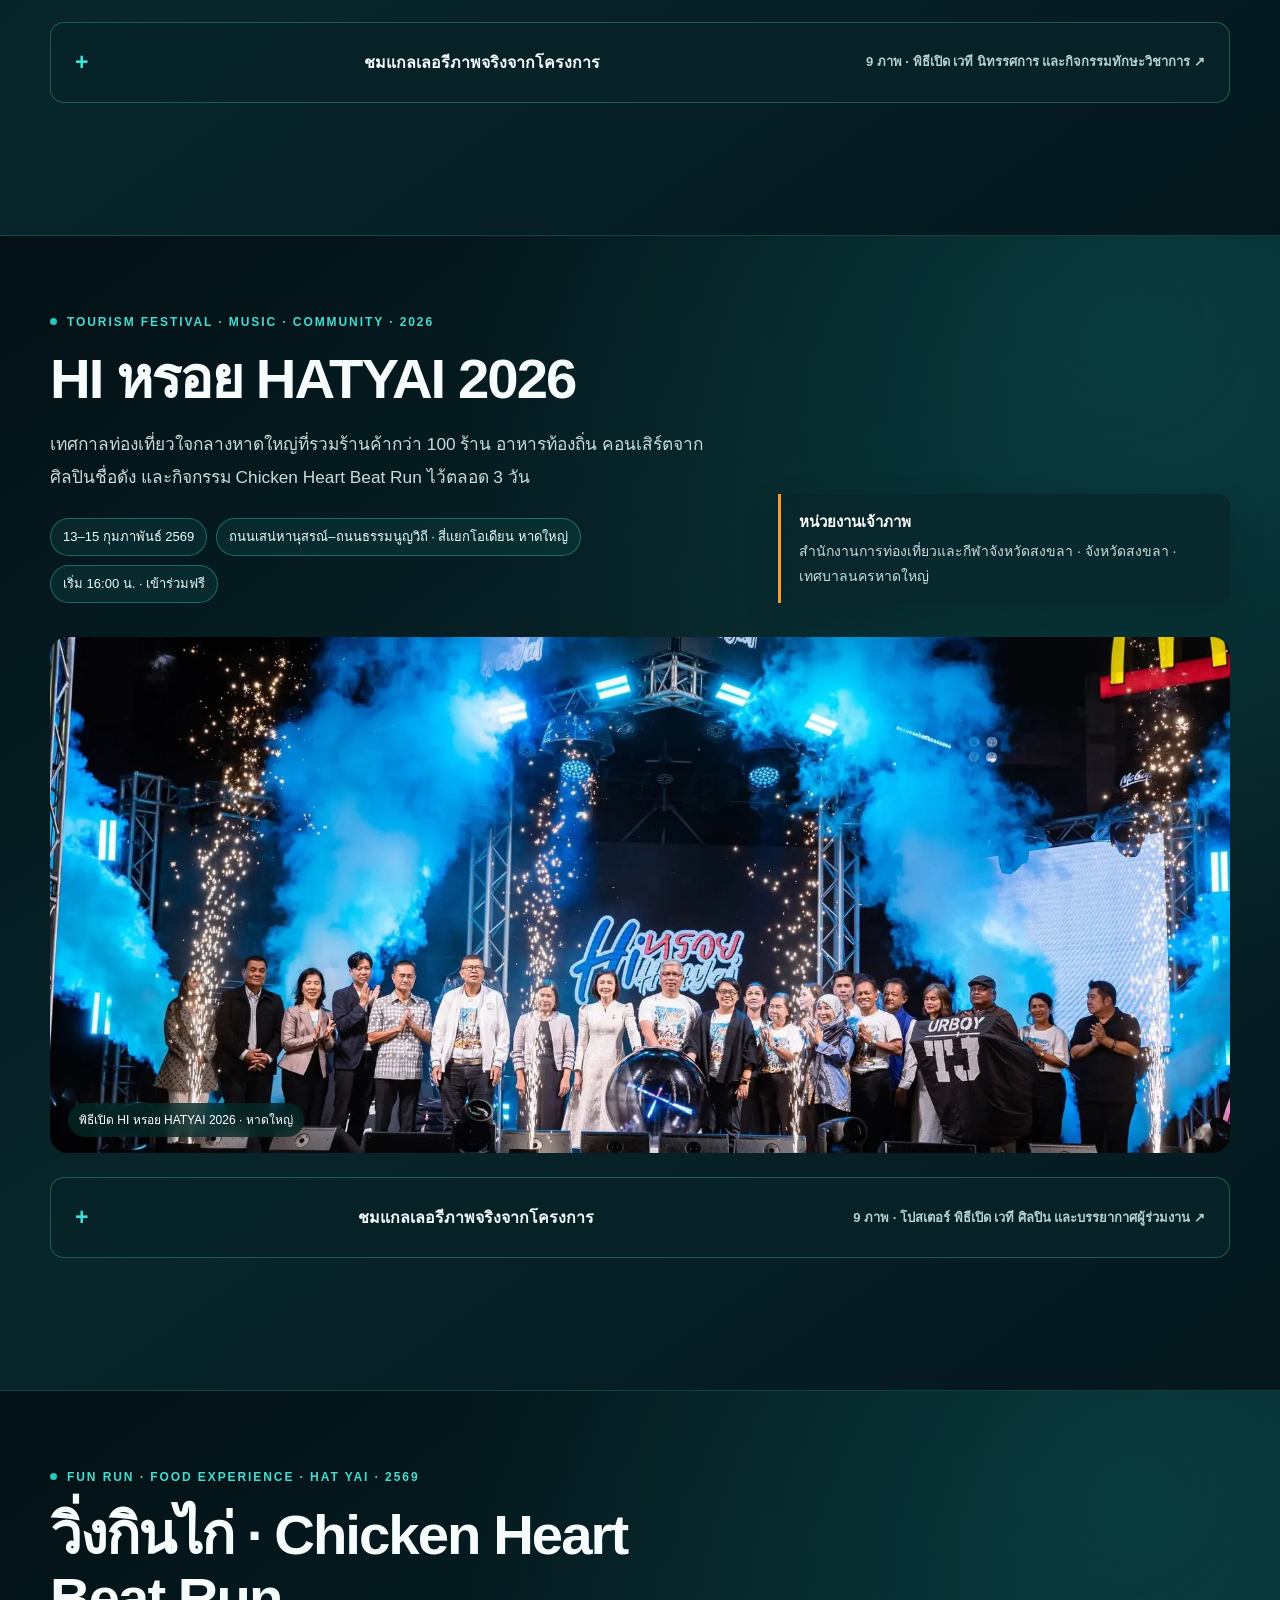
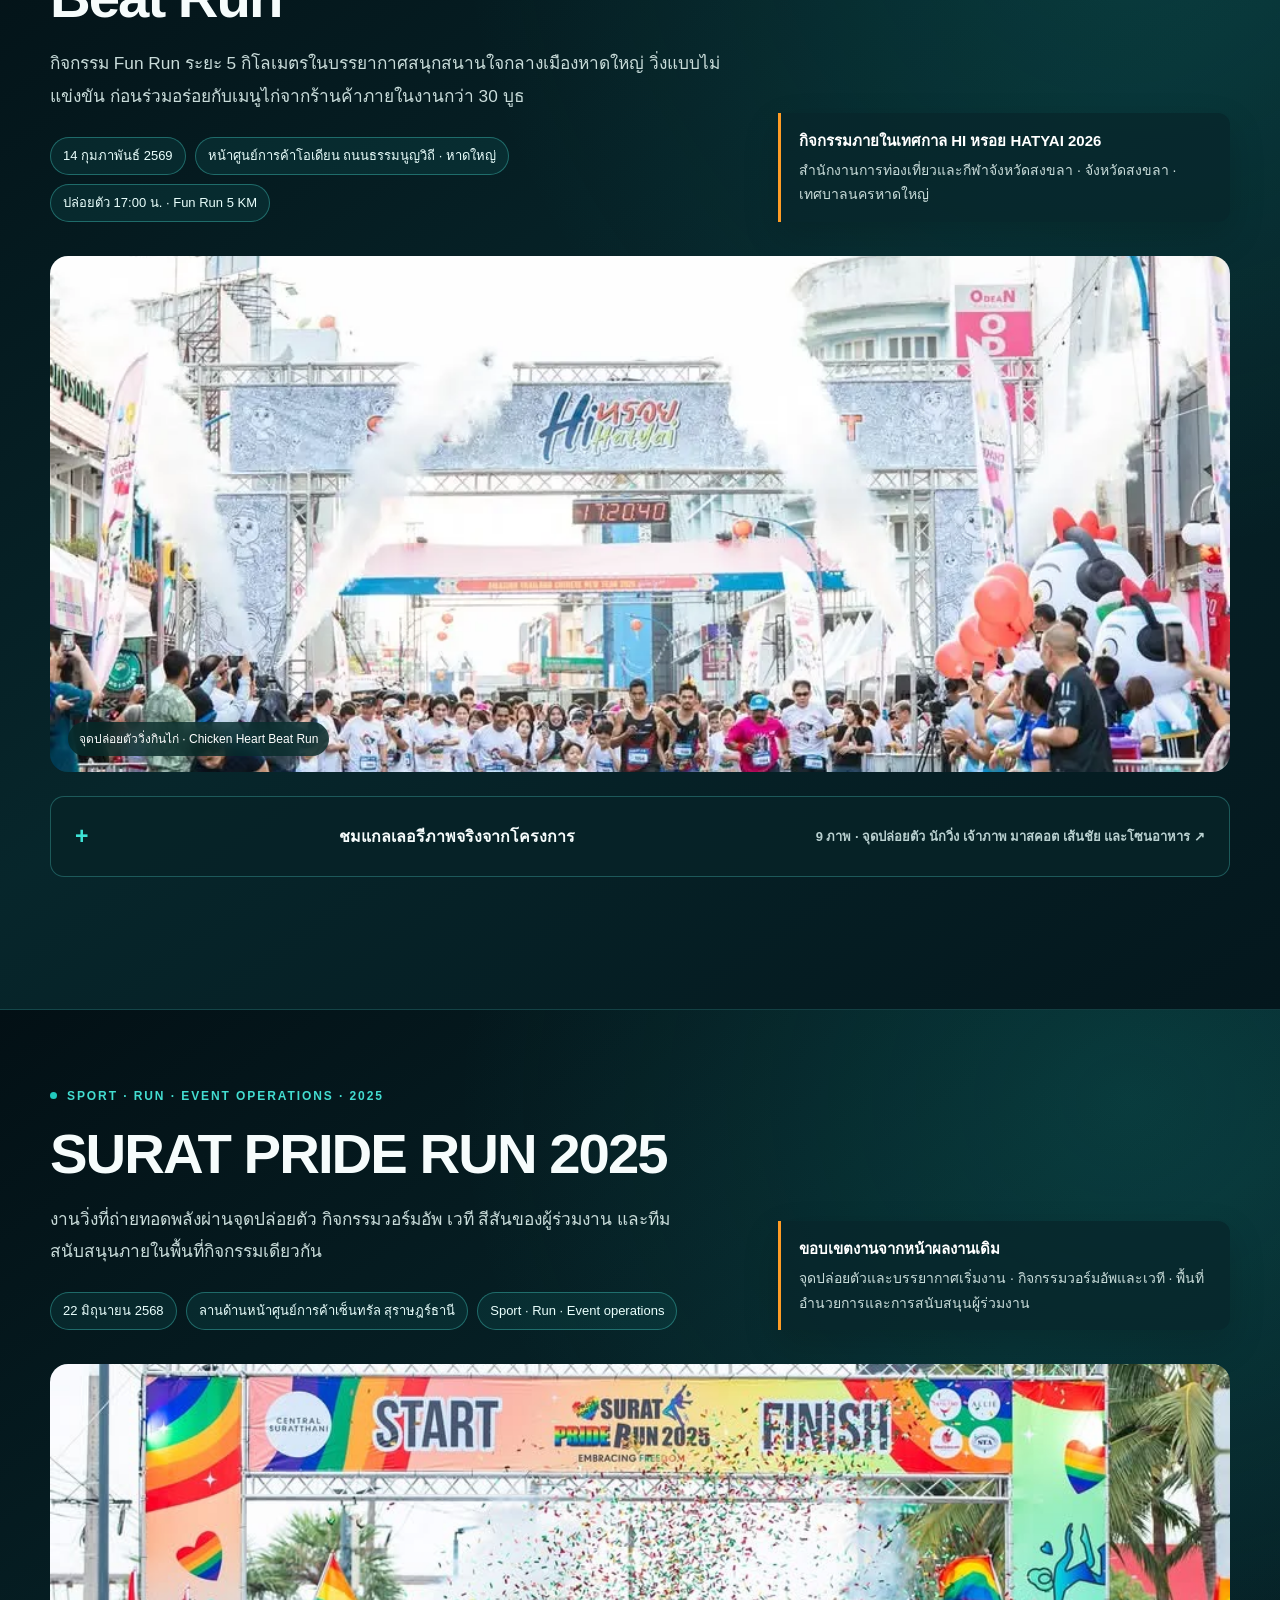
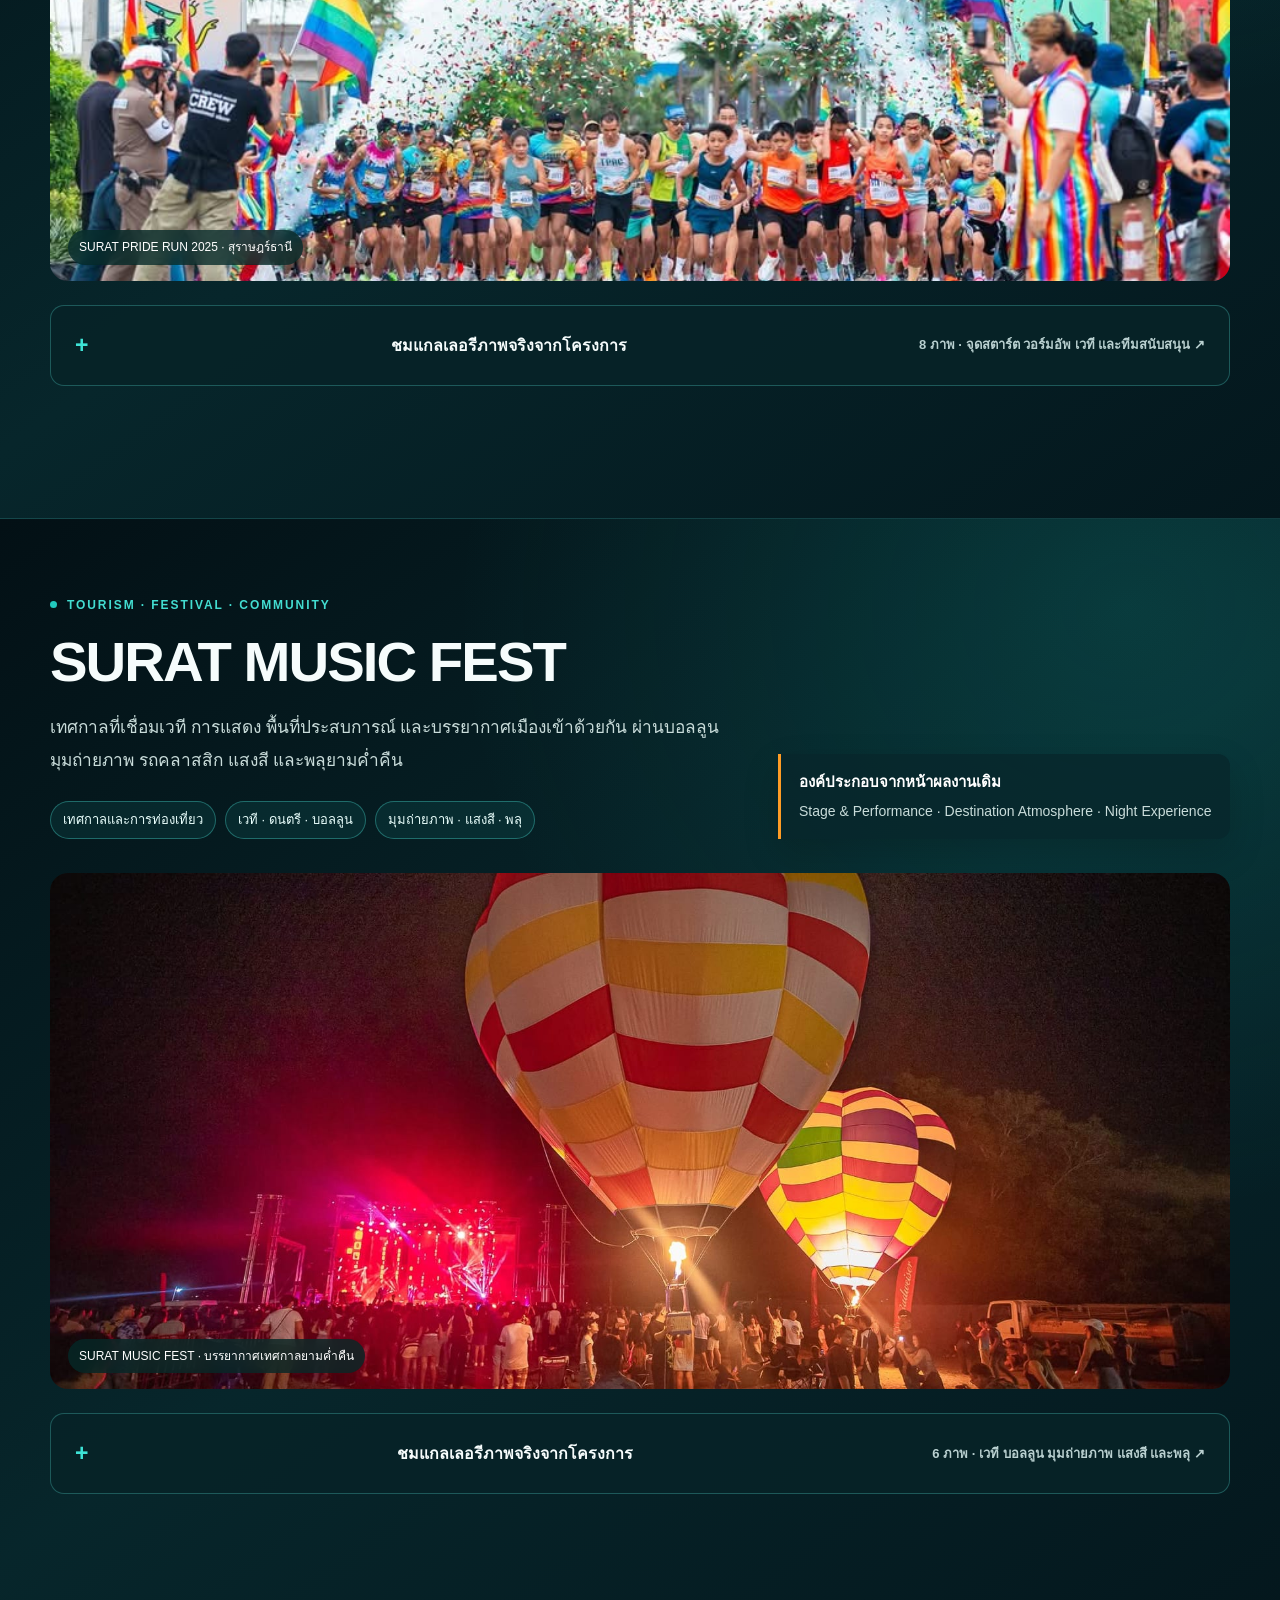
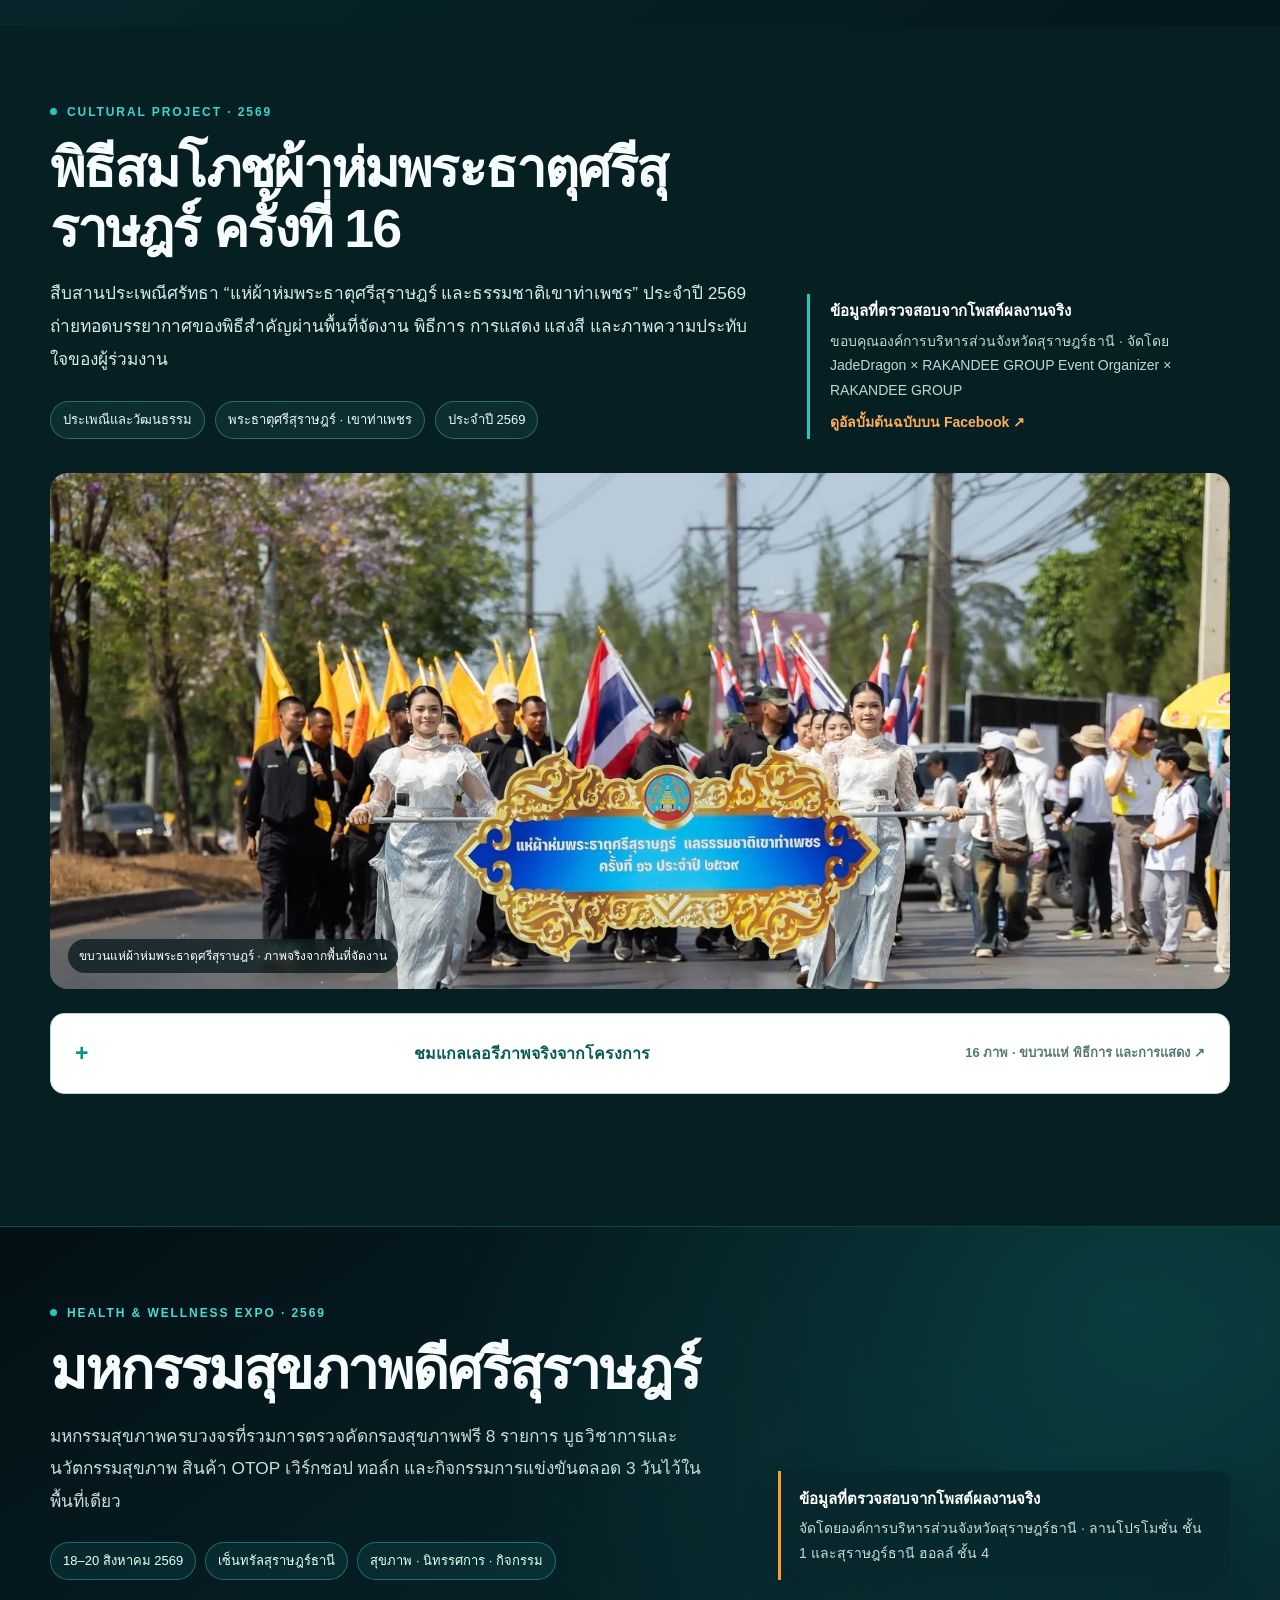
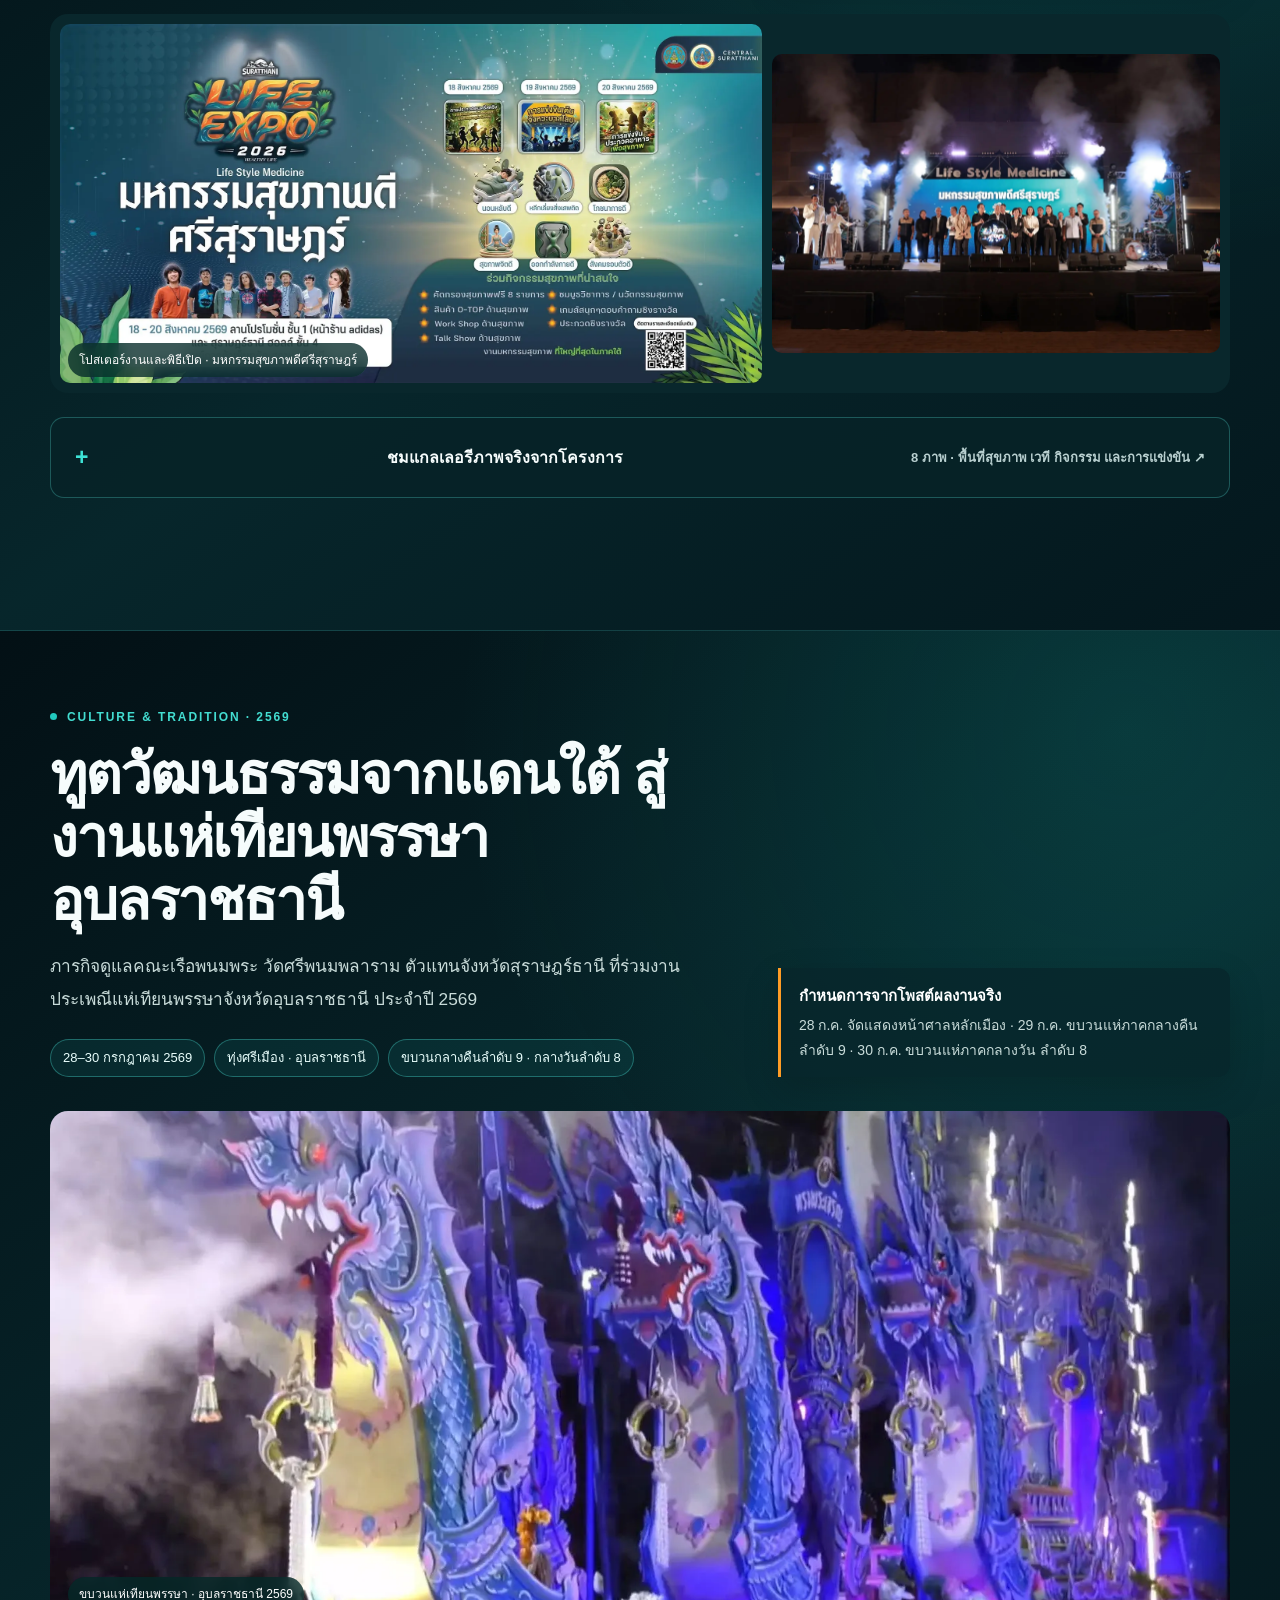
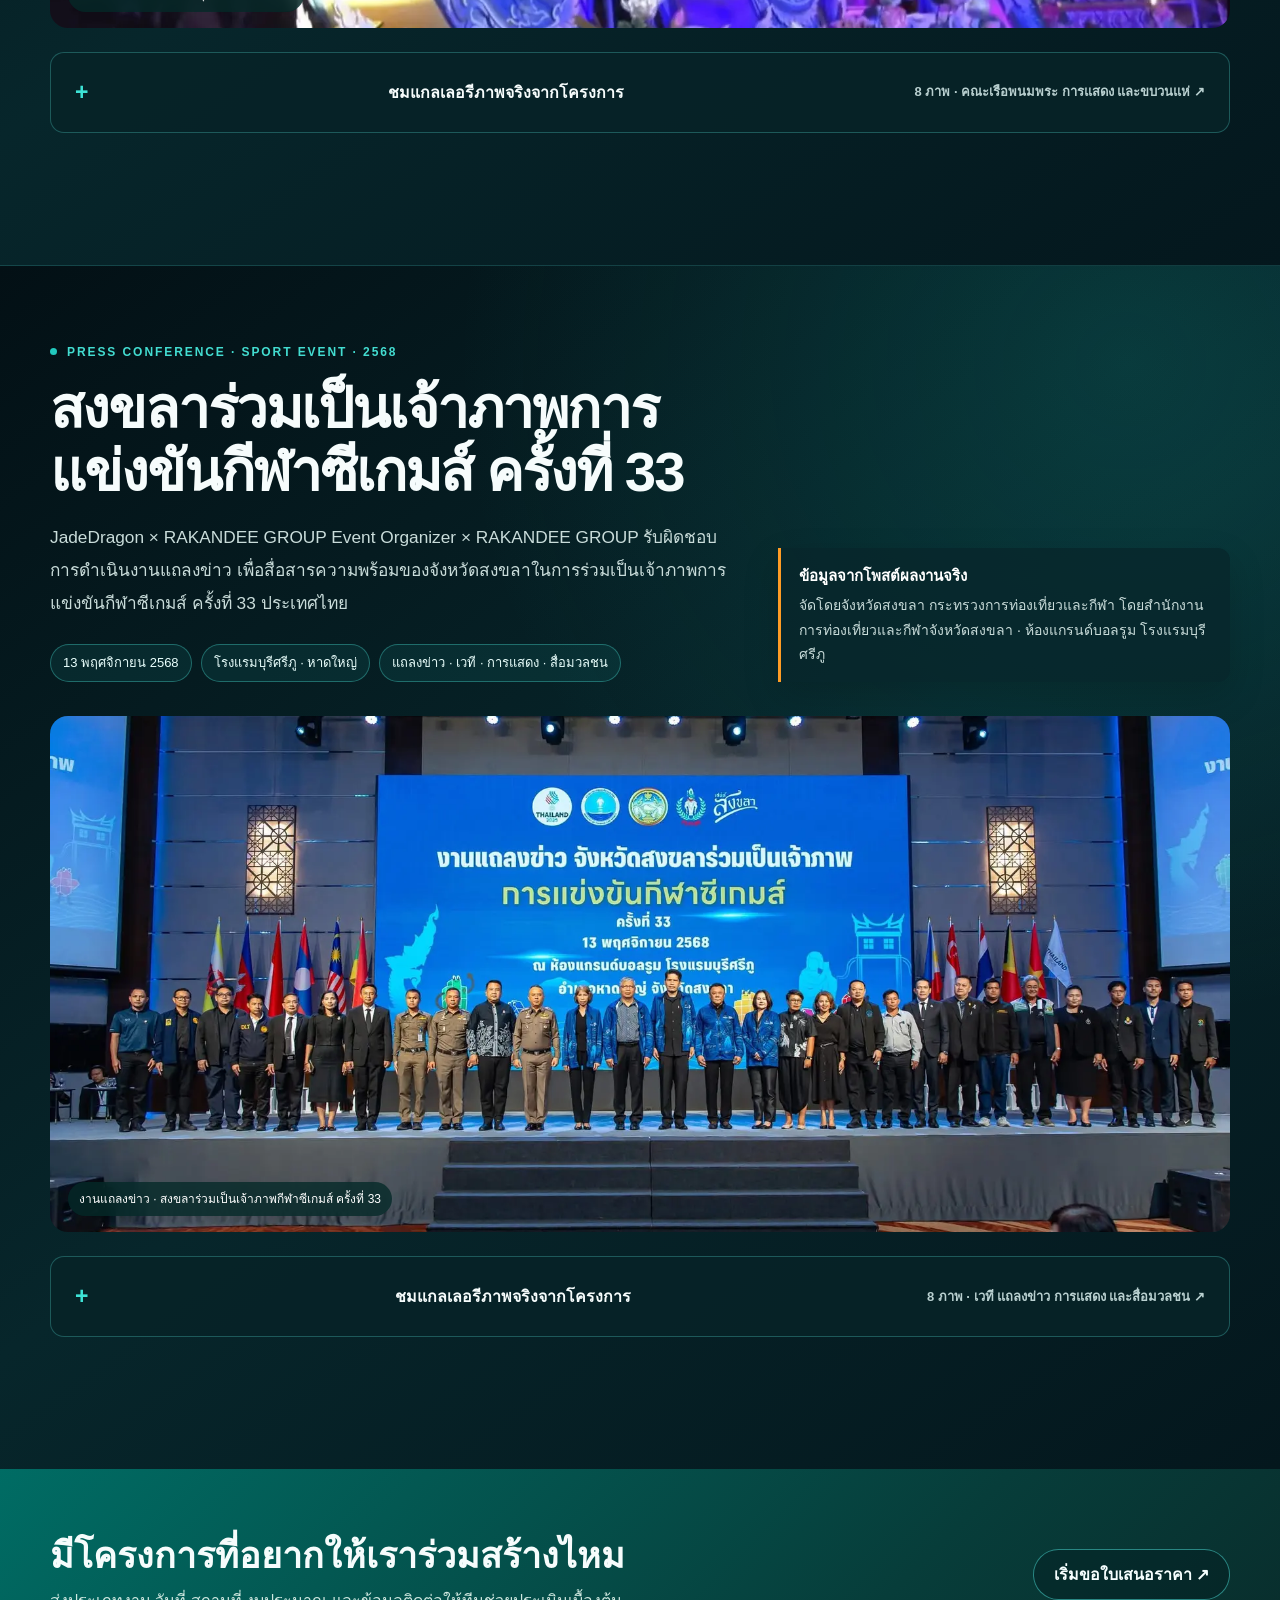
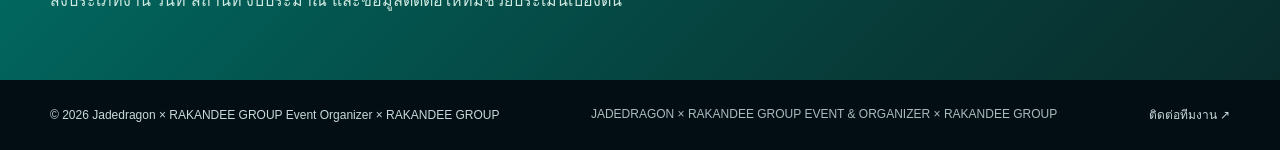
==== commit dfe89d8b: "Update visible JadeDragon brand mentions to × RAKANDEE GROUP without altering logo assets" ====
--- a/projects/index.html
+++ b/projects/index.html
@@ -3,15 +3,15 @@
 <head>
 <meta charset="utf-8">
 <meta name="viewport" content="width=device-width,initial-scale=1">
-<title>ผลงานและโครงการ | Jadedragon Event Organizer × RAKANDEE</title>
-<meta name="description" content="รวมผลงานจริงของ Jadedragon Event Organizer × RAKANDEE ทั้งงานประเพณีและวัฒนธรรม งานวิชาการ งานกีฬา งานเทศกาล และงานโปรดักชัน พร้อมภาพจากสถานที่จริง">
+<title>ผลงานและโครงการ | Jadedragon × RAKANDEE GROUP Event Organizer × RAKANDEE GROUP</title>
+<meta name="description" content="รวมผลงานจริงของ Jadedragon × RAKANDEE GROUP Event Organizer × RAKANDEE GROUP ทั้งงานประเพณีและวัฒนธรรม งานวิชาการ งานกีฬา งานเทศกาล และงานโปรดักชัน พร้อมภาพจากสถานที่จริง">
 <meta name="robots" content="index,follow,max-image-preview:large">
 <link rel="canonical" href="https://www.jadedragonevent.com/projects/">
 <meta name="theme-color" content="#009688">
 <meta property="og:type" content="website">
-<meta property="og:site_name" content="Jadedragon Event Organizer × RAKANDEE">
-<meta property="og:title" content="ผลงานและโครงการ | Jadedragon Event Organizer × RAKANDEE">
-<meta property="og:description" content="ชมผลงานจริงของ Jadedragon ผ่านการ์ดโครงการและหน้ารายละเอียดพร้อมภาพจากพื้นที่งาน">
+<meta property="og:site_name" content="Jadedragon × RAKANDEE GROUP Event Organizer × RAKANDEE GROUP">
+<meta property="og:title" content="ผลงานและโครงการ | Jadedragon × RAKANDEE GROUP Event Organizer × RAKANDEE GROUP">
+<meta property="og:description" content="ชมผลงานจริงของ Jadedragon × RAKANDEE GROUP ผ่านการ์ดโครงการและหน้ารายละเอียดพร้อมภาพจากพื้นที่งาน">
 <meta property="og:url" content="https://www.jadedragonevent.com/projects/">
 <meta property="og:image" content="https://www.jadedragonevent.com/assets/projects/phra-that-sri-surat-2569/cover.webp">
 <script type="application/ld+json">{"@context":"https://schema.org","@type":"CollectionPage","name":"ผลงานและโครงการ Jadedragon","url":"https://www.jadedragonevent.com/projects/","mainEntity":{"@type":"ItemList","itemListElement":[{"@type":"ListItem","position":1,"url":"https://www.jadedragonevent.com/projects/surat-academic-2025.html","name":"SURAT ACADEMIC 2025"},{"@type":"ListItem","position":2,"url":"https://www.jadedragonevent.com/projects/surat-pride-run-2025.html","name":"SURAT PRIDE RUN 2025"},{"@type":"ListItem","position":3,"url":"https://www.jadedragonevent.com/projects/surat-music-fest.html","name":"SURAT MUSIC FEST"}]}}</script>
@@ -338,7 +338,7 @@
 <body>
 <a class="skip" href="#main">ข้ามไปเนื้อหา</a>
 <nav class="nav" aria-label="Main navigation"><div class="wrap navin">
-<a class="brand" href="../index.html#home" aria-label="JadeDragon Group Event & Organizer × RAKANDEE"><span class="jd-logo-stack"><img src="../assets/jadedragon-logo-brand.webp" alt="JadeDragon Group Event & Organizer × RAKANDEE" width="900" height="593"></span></a>
+<a class="brand" href="../index.html#home" aria-label="JadeDragon Group × RAKANDEE GROUP Event & Organizer × RAKANDEE GROUP"><span class="jd-logo-stack"><img src="../assets/jadedragon-logo-brand.webp" alt="JadeDragon Group × RAKANDEE GROUP Event & Organizer × RAKANDEE GROUP" width="900" height="593"></span></a>
 <div class="links">
 <a href="../index.html" data-th="หน้าแรก" data-en="Home">หน้าแรก</a>
 <a href="index.html" aria-current="page" data-th="ผลงาน (โครงการ)" data-en="Projects">ผลงาน (โครงการ)</a>
@@ -348,9 +348,9 @@
 </div><div class="actions"><button type="button" class="lang" id="langBtn" aria-label="Switch to English">EN</button></div></div></nav>
 <main id="main">
 <header class="hero"><div class="wrap">
-<div class="eyebrow">OUR PROJECTS / JADEDRAGON</div>
+<div class="eyebrow">OUR PROJECTS / JADEDRAGON × RAKANDEE GROUP</div>
 <h1>ผลงานที่เราได้ร่วมสร้าง<br><span>จากแนวคิดสู่ประสบการณ์จริง</span></h1>
-<p>รวมผลงานการจัดงานอีเวนต์ นิทรรศการ ประเพณี กีฬา และเทศกาลของ JadeDragon Event & Organizer × RAKANDEE ผ่านภาพถ่ายจากงานจริง พร้อมรายละเอียดที่ช่วยให้เห็นรูปแบบงานและประสบการณ์ของทีม</p>
+<p>รวมผลงานการจัดงานอีเวนต์ นิทรรศการ ประเพณี กีฬา และเทศกาลของ JadeDragon × RAKANDEE GROUP Event & Organizer × RAKANDEE GROUP ผ่านภาพถ่ายจากงานจริง พร้อมรายละเอียดที่ช่วยให้เห็นรูปแบบงานและประสบการณ์ของทีม</p>
 
 </div></header>
 
@@ -482,7 +482,7 @@
 <p class="lead" data-th="สืบสานประเพณีศรัทธา “แห่ผ้าห่มพระธาตุศรีสุราษฎร์ และธรรมชาติเขาท่าเพชร” ประจำปี 2569 ถ่ายทอดบรรยากาศของพิธีสำคัญผ่านพื้นที่จัดงาน พิธีการ การแสดง แสงสี และภาพความประทับใจของผู้ร่วมงาน" data-en="Continuing the faith and tradition of the Phra That Si Surat sacred cloth procession and Khao Tha Phet nature celebration in 2026, expressed through ceremony, performance, lighting and the shared experience of guests.">สืบสานประเพณีศรัทธา “แห่ผ้าห่มพระธาตุศรีสุราษฎร์ และธรรมชาติเขาท่าเพชร” ประจำปี 2569 ถ่ายทอดบรรยากาศของพิธีสำคัญผ่านพื้นที่จัดงาน พิธีการ การแสดง แสงสี และภาพความประทับใจของผู้ร่วมงาน</p>
 <div class="culture-facts"><span data-th="ประเพณีและวัฒนธรรม" data-en="Tradition & Culture">ประเพณีและวัฒนธรรม</span><span data-th="พระธาตุศรีสุราษฎร์ · เขาท่าเพชร" data-en="Phra That Si Surat · Khao Tha Phet">พระธาตุศรีสุราษฎร์ · เขาท่าเพชร</span><span data-th="ประจำปี 2569" data-en="2026">ประจำปี 2569</span></div>
 </div>
-<div class="culture-source"><strong data-th="ข้อมูลที่ตรวจสอบจากโพสต์ผลงานจริง" data-en="Verified from the published project post">ข้อมูลที่ตรวจสอบจากโพสต์ผลงานจริง</strong><span data-th="ขอบคุณองค์การบริหารส่วนจังหวัดสุราษฎร์ธานี · จัดโดย JadeDragon Event Organizer × RAKANDEE" data-en="With thanks to the Surat Thani Provincial Administrative Organization · Organized by JadeDragon Event Organizer × RAKANDEE">ขอบคุณองค์การบริหารส่วนจังหวัดสุราษฎร์ธานี · จัดโดย JadeDragon Event Organizer × RAKANDEE</span><br><a href="https://www.facebook.com/media/set/?set=a.695240983515313&type=3" target="_blank" rel="noopener" data-th="ดูอัลบั้มต้นฉบับบน Facebook ↗" data-en="View original Facebook album ↗">ดูอัลบั้มต้นฉบับบน Facebook ↗</a></div>
+<div class="culture-source"><strong data-th="ข้อมูลที่ตรวจสอบจากโพสต์ผลงานจริง" data-en="Verified from the published project post">ข้อมูลที่ตรวจสอบจากโพสต์ผลงานจริง</strong><span data-th="ขอบคุณองค์การบริหารส่วนจังหวัดสุราษฎร์ธานี · จัดโดย JadeDragon × RAKANDEE GROUP Event Organizer × RAKANDEE GROUP" data-en="With thanks to the Surat Thani Provincial Administrative Organization · Organized by JadeDragon × RAKANDEE GROUP Event Organizer × RAKANDEE GROUP">ขอบคุณองค์การบริหารส่วนจังหวัดสุราษฎร์ธานี · จัดโดย JadeDragon × RAKANDEE GROUP Event Organizer × RAKANDEE GROUP</span><br><a href="https://www.facebook.com/media/set/?set=a.695240983515313&type=3" target="_blank" rel="noopener" data-th="ดูอัลบั้มต้นฉบับบน Facebook ↗" data-en="View original Facebook album ↗">ดูอัลบั้มต้นฉบับบน Facebook ↗</a></div>
 </div>
 <figure class="culture-cover"><img src="../assets/projects/phra-that-sri-surat-2569/cover.webp" alt="ขบวนแห่ผ้าห่มพระธาตุศรีสุราษฎร์และธรรมชาติเขาท่าเพชร ครั้งที่ 16" width="1600" height="1066" fetchpriority="high"><figcaption data-th="ขบวนแห่ผ้าห่มพระธาตุศรีสุราษฎร์ · ภาพจริงจากพื้นที่จัดงาน" data-en="Phra That Si Surat sacred cloth procession · On-site photography">ขบวนแห่ผ้าห่มพระธาตุศรีสุราษฎร์ · ภาพจริงจากพื้นที่จัดงาน</figcaption></figure>
 <details class="culture-details"><summary>ชมแกลเลอรีภาพจริงจากโครงการ <span>16 ภาพ · ขบวนแห่ พิธีการ และการแสดง ↗</span></summary><div class="culture-detail-body"><div class="culture-chapter"><h3 data-th="ขบวนแห่และพิธีห่มพระธาตุ" data-en="Sacred Cloth Procession & Wrapping Ceremony">ขบวนแห่และพิธีห่มพระธาตุ</h3><span>01 / DAY CEREMONY</span></div>
@@ -568,7 +568,7 @@
 <div>
 <div class="eyebrow">PRESS CONFERENCE · SPORT EVENT · 2568</div>
 <h2 id="sea-games-project-title" data-th="สงขลาร่วมเป็นเจ้าภาพการแข่งขันกีฬาซีเกมส์ ครั้งที่ 33" data-en="Songkhla Co-hosts the 33rd SEA Games">สงขลาร่วมเป็นเจ้าภาพการแข่งขันกีฬาซีเกมส์ ครั้งที่ 33</h2>
-<p class="lead" data-th="JadeDragon Event Organizer × RAKANDEE รับผิดชอบการดำเนินงานแถลงข่าว เพื่อสื่อสารความพร้อมของจังหวัดสงขลาในการร่วมเป็นเจ้าภาพการแข่งขันกีฬาซีเกมส์ ครั้งที่ 33 ประเทศไทย" data-en="JadeDragon Event Organizer × RAKANDEE delivered the press conference communicating Songkhla's readiness as a co-host province for the 33rd SEA Games in Thailand.">JadeDragon Event Organizer × RAKANDEE รับผิดชอบการดำเนินงานแถลงข่าว เพื่อสื่อสารความพร้อมของจังหวัดสงขลาในการร่วมเป็นเจ้าภาพการแข่งขันกีฬาซีเกมส์ ครั้งที่ 33 ประเทศไทย</p>
+<p class="lead" data-th="JadeDragon × RAKANDEE GROUP Event Organizer × RAKANDEE GROUP รับผิดชอบการดำเนินงานแถลงข่าว เพื่อสื่อสารความพร้อมของจังหวัดสงขลาในการร่วมเป็นเจ้าภาพการแข่งขันกีฬาซีเกมส์ ครั้งที่ 33 ประเทศไทย" data-en="JadeDragon × RAKANDEE GROUP Event Organizer × RAKANDEE GROUP delivered the press conference communicating Songkhla's readiness as a co-host province for the 33rd SEA Games in Thailand.">JadeDragon × RAKANDEE GROUP Event Organizer × RAKANDEE GROUP รับผิดชอบการดำเนินงานแถลงข่าว เพื่อสื่อสารความพร้อมของจังหวัดสงขลาในการร่วมเป็นเจ้าภาพการแข่งขันกีฬาซีเกมส์ ครั้งที่ 33 ประเทศไทย</p>
 <div class="health-facts"><span data-th="13 พฤศจิกายน 2568" data-en="13 November 2025">13 พฤศจิกายน 2568</span><span data-th="โรงแรมบุรีศรีภู · หาดใหญ่" data-en="Buri Sriphu Hotel · Hat Yai">โรงแรมบุรีศรีภู · หาดใหญ่</span><span data-th="แถลงข่าว · เวที · การแสดง · สื่อมวลชน" data-en="Press conference · Stage · Performance · Media">แถลงข่าว · เวที · การแสดง · สื่อมวลชน</span></div>
 </div>
 <div class="health-source"><strong data-th="ข้อมูลจากโพสต์ผลงานจริง" data-en="Verified from the published project post">ข้อมูลจากโพสต์ผลงานจริง</strong><span data-th="จัดโดยจังหวัดสงขลา กระทรวงการท่องเที่ยวและกีฬา โดยสำนักงานการท่องเที่ยวและกีฬาจังหวัดสงขลา · ห้องแกรนด์บอลรูม โรงแรมบุรีศรีภู" data-en="Hosted by Songkhla Province and the Ministry of Tourism and Sports through the Songkhla Tourism and Sports Office · Grand Ballroom, Buri Sriphu Hotel">จัดโดยจังหวัดสงขลา กระทรวงการท่องเที่ยวและกีฬา โดยสำนักงานการท่องเที่ยวและกีฬาจังหวัดสงขลา · ห้องแกรนด์บอลรูม โรงแรมบุรีศรีภู</span></div>
@@ -589,7 +589,7 @@
 
 <section class="cta"><div class="wrap cta-in"><div><h2>มีโครงการที่อยากให้เราร่วมสร้างไหม</h2><p>ส่งประเภทงาน วันที่ สถานที่ งบประมาณ และข้อมูลติดต่อให้ทีมช่วยประเมินเบื้องต้น</p></div><a class="btn" href="../contact.html#brief">เริ่มขอใบเสนอราคา ↗</a></div></section>
 </main>
-<footer><div class="wrap footer"><span>© 2026 Jadedragon Event Organizer × RAKANDEE</span><span class="jd-brand-footer" data-th="JADEDRAGON EVENT & ORGANIZER × RAKANDEE" data-en="JADEDRAGON EVENT & ORGANIZER × RAKANDEE">JADEDRAGON EVENT & ORGANIZER × RAKANDEE</span><a href="../index.html#contact">ติดต่อทีมงาน ↗</a></div></footer>
+<footer><div class="wrap footer"><span>© 2026 Jadedragon × RAKANDEE GROUP Event Organizer × RAKANDEE GROUP</span><span class="jd-brand-footer" data-th="JADEDRAGON × RAKANDEE GROUP EVENT & ORGANIZER × RAKANDEE GROUP" data-en="JADEDRAGON × RAKANDEE GROUP EVENT & ORGANIZER × RAKANDEE GROUP">JADEDRAGON × RAKANDEE GROUP EVENT & ORGANIZER × RAKANDEE GROUP</span><a href="../index.html#contact">ติดต่อทีมงาน ↗</a></div></footer>
 <script>
 (function(){
  const btn=document.getElementById('langBtn');let lang='th';
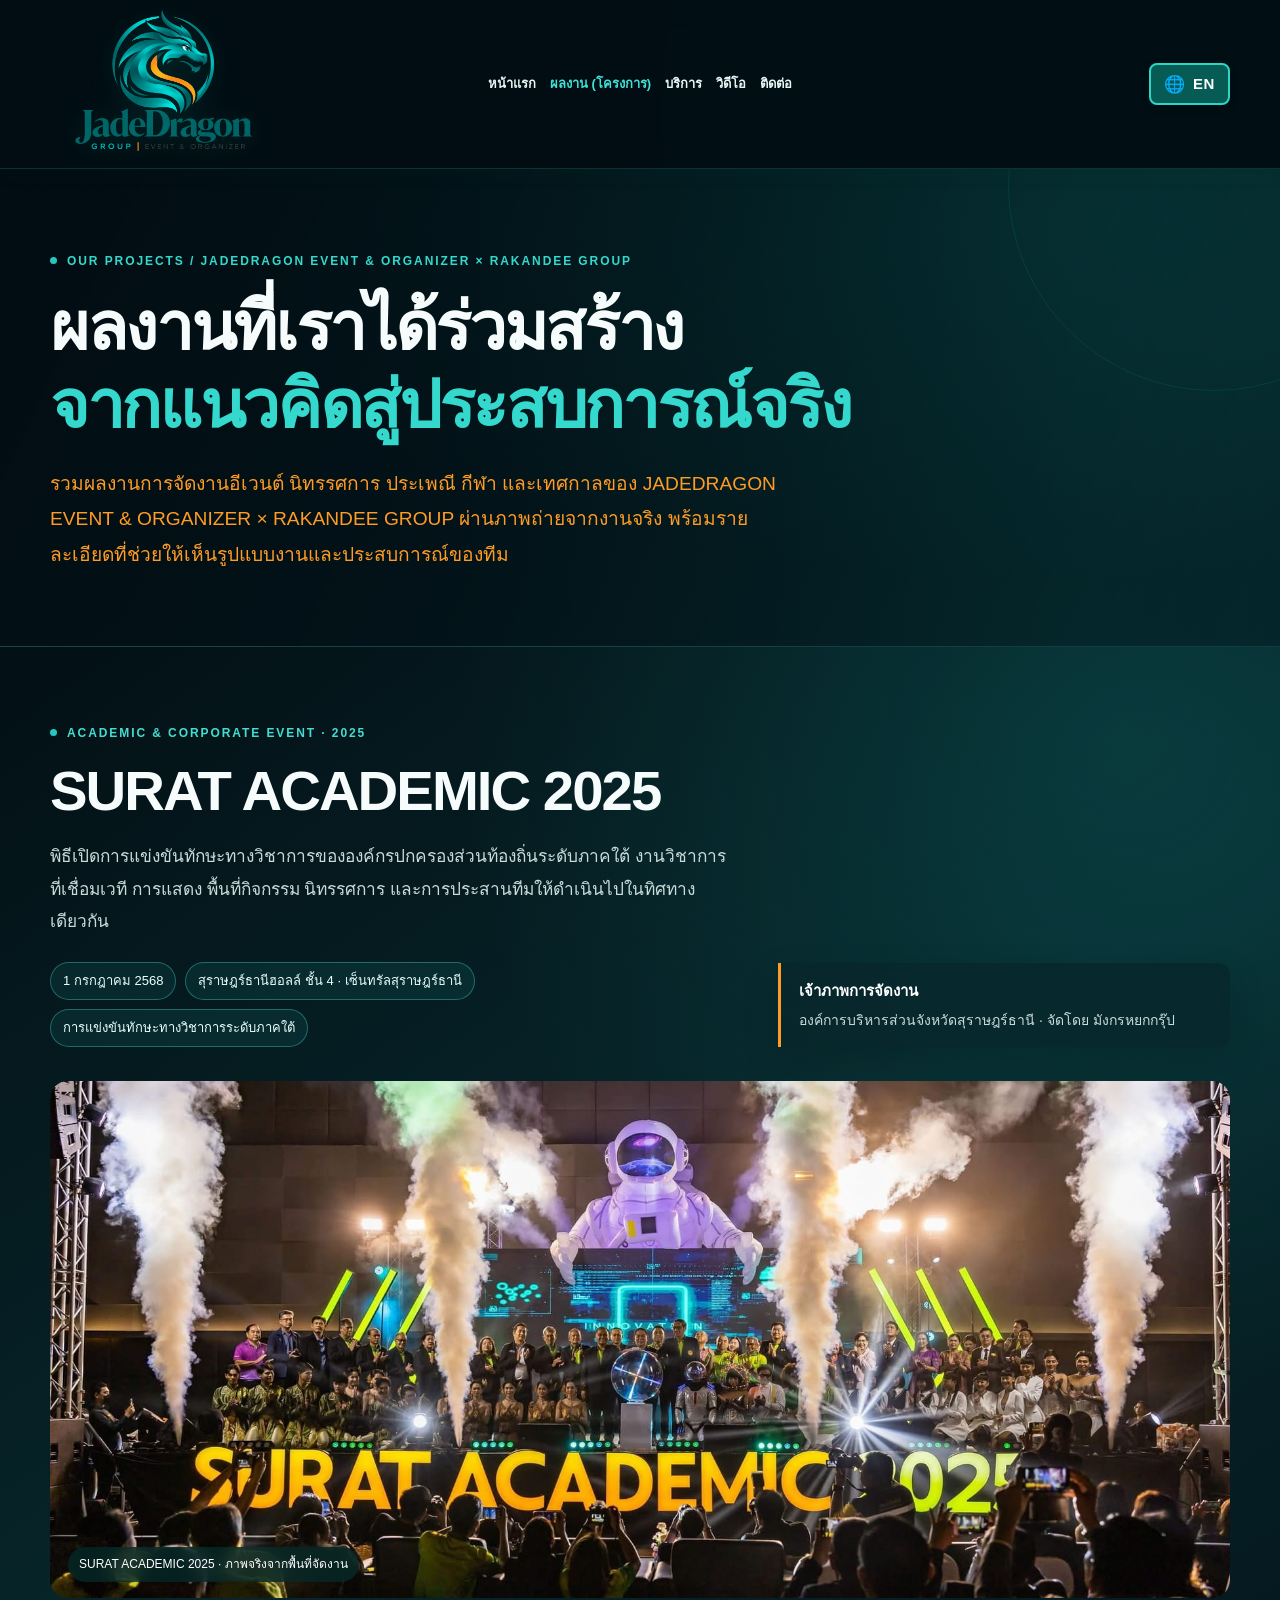
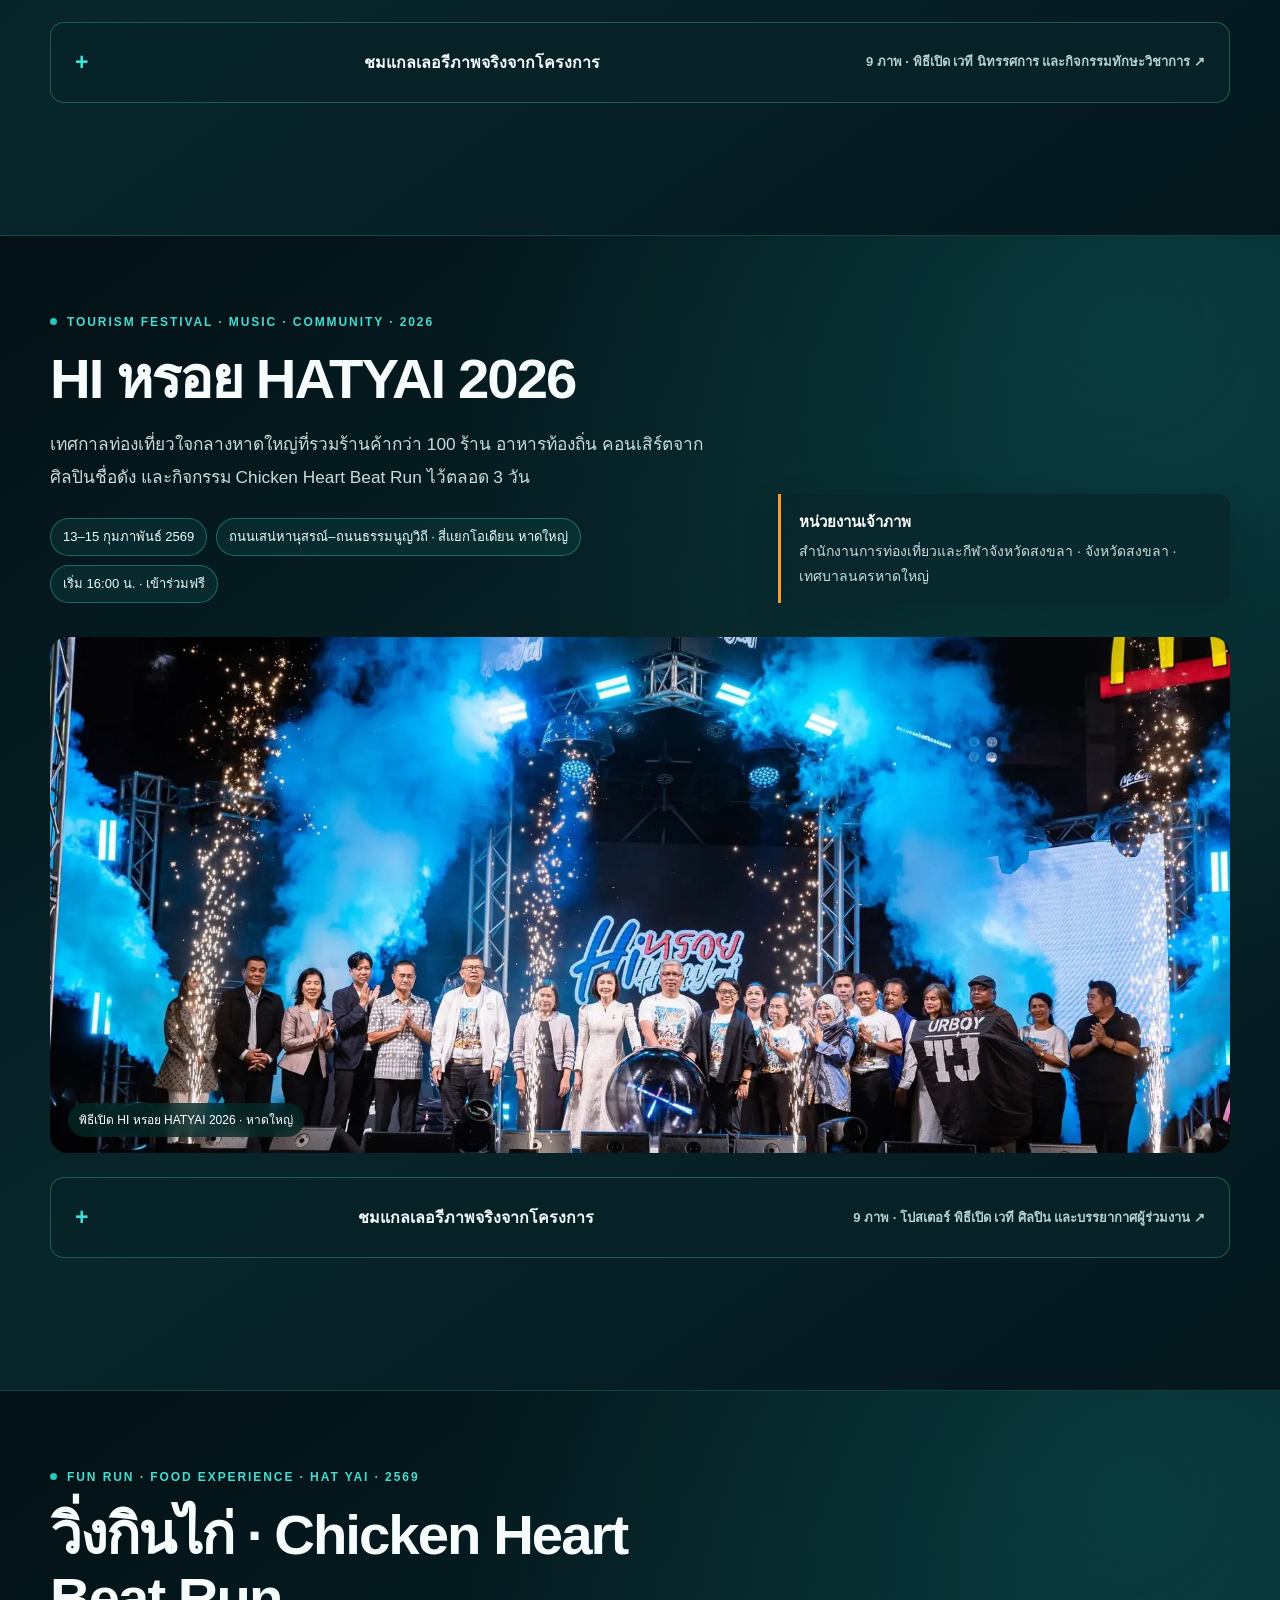
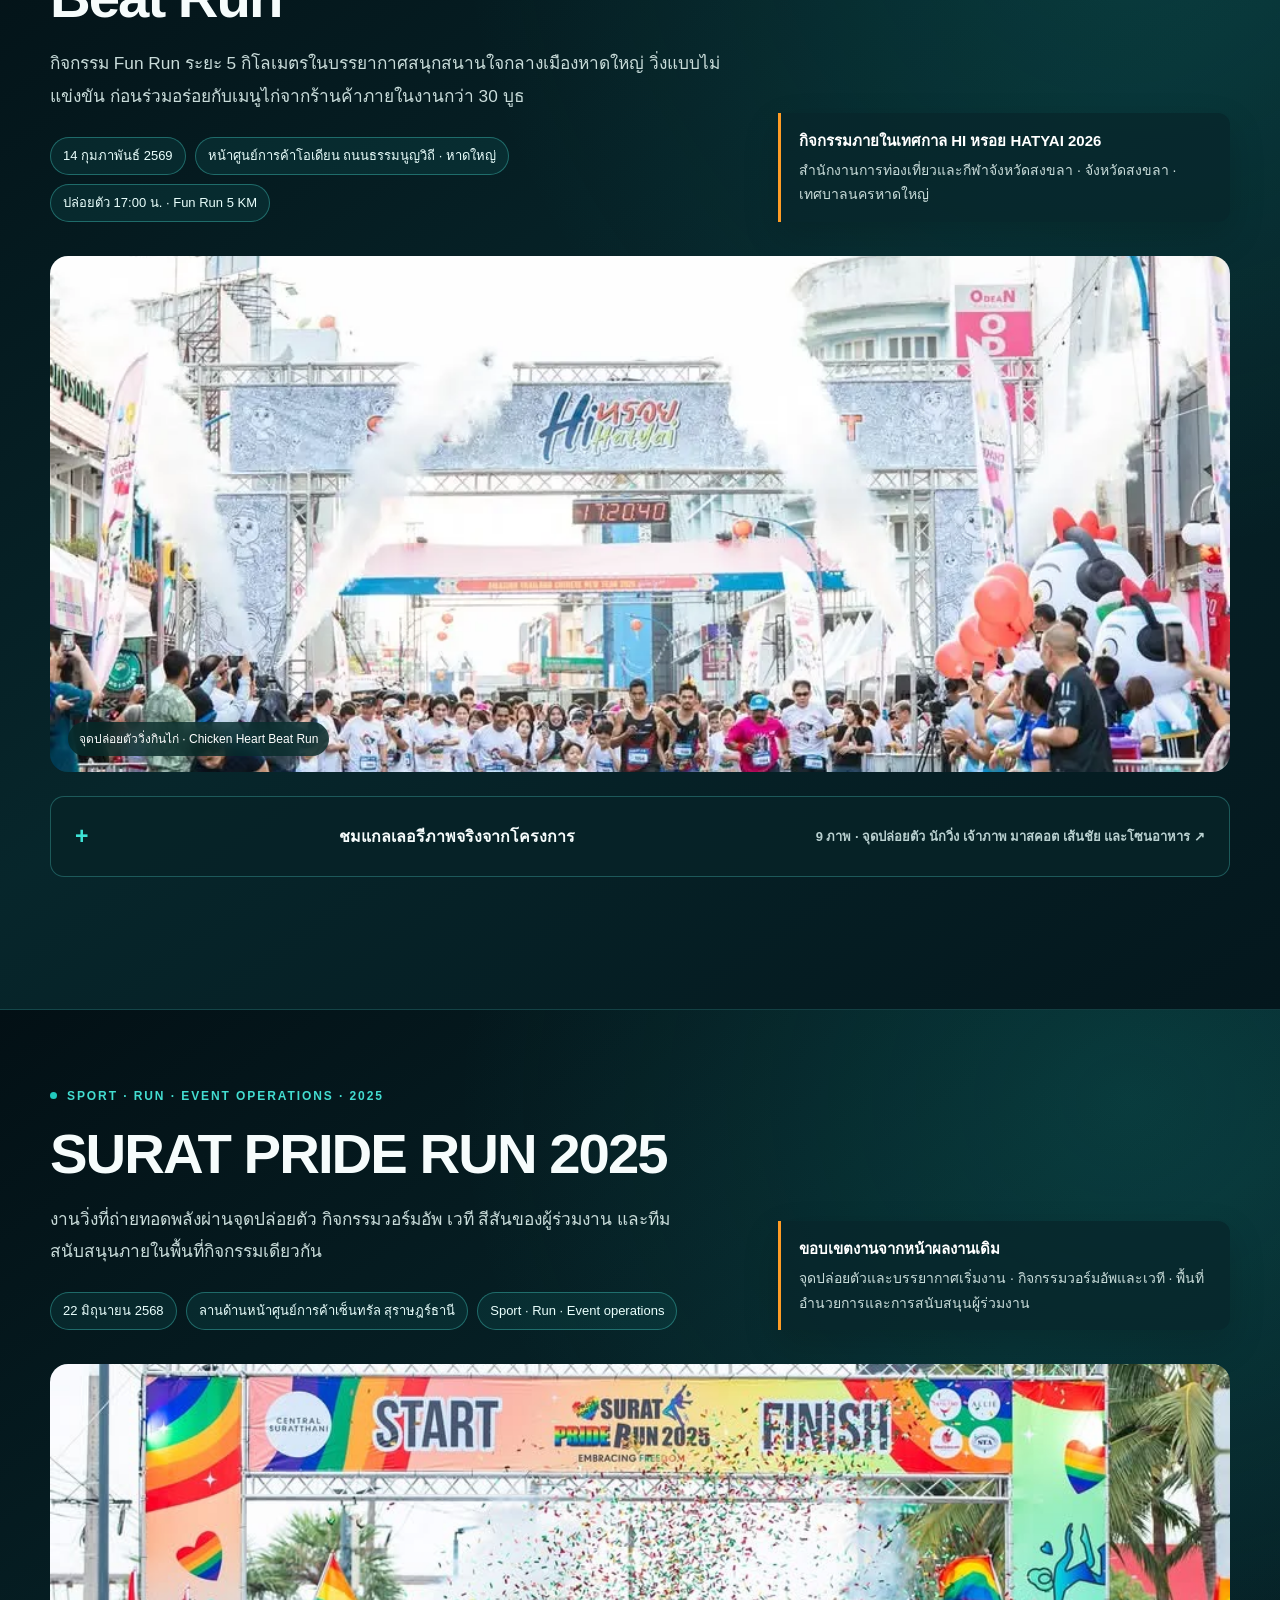
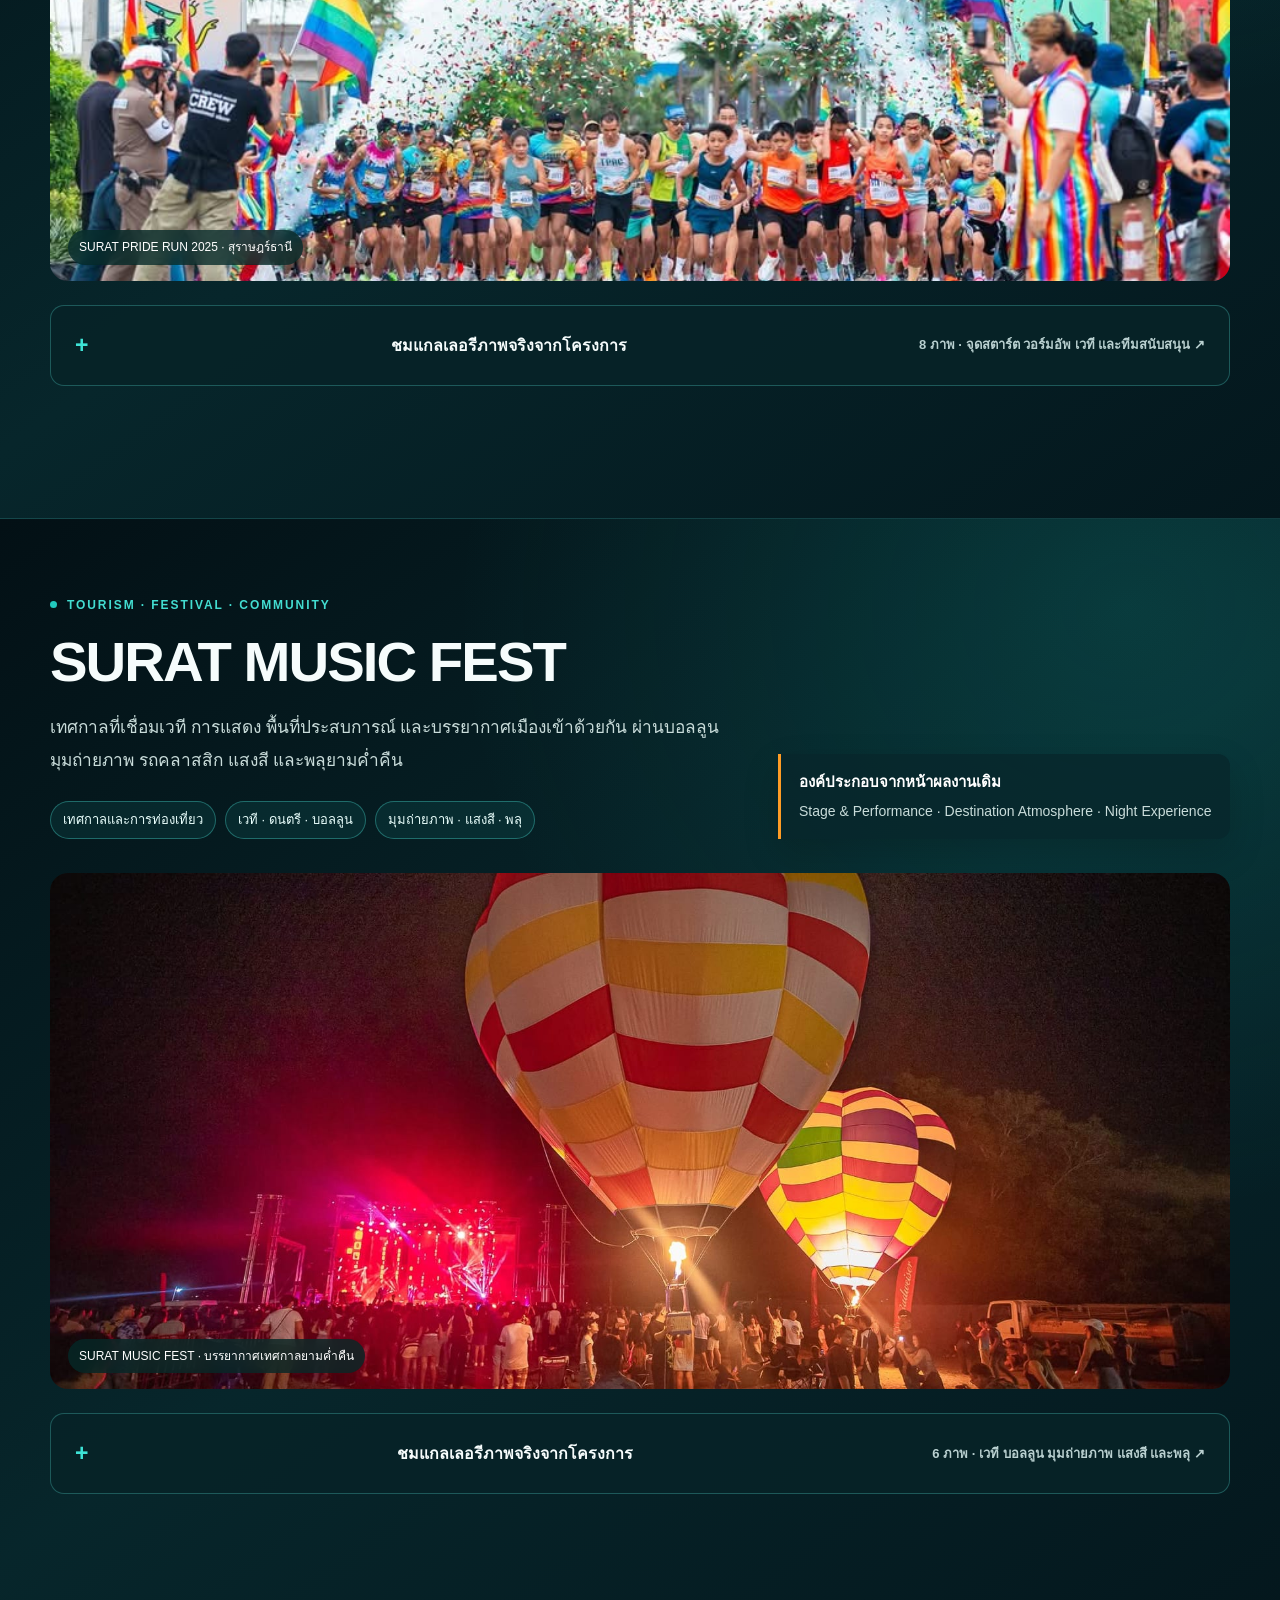
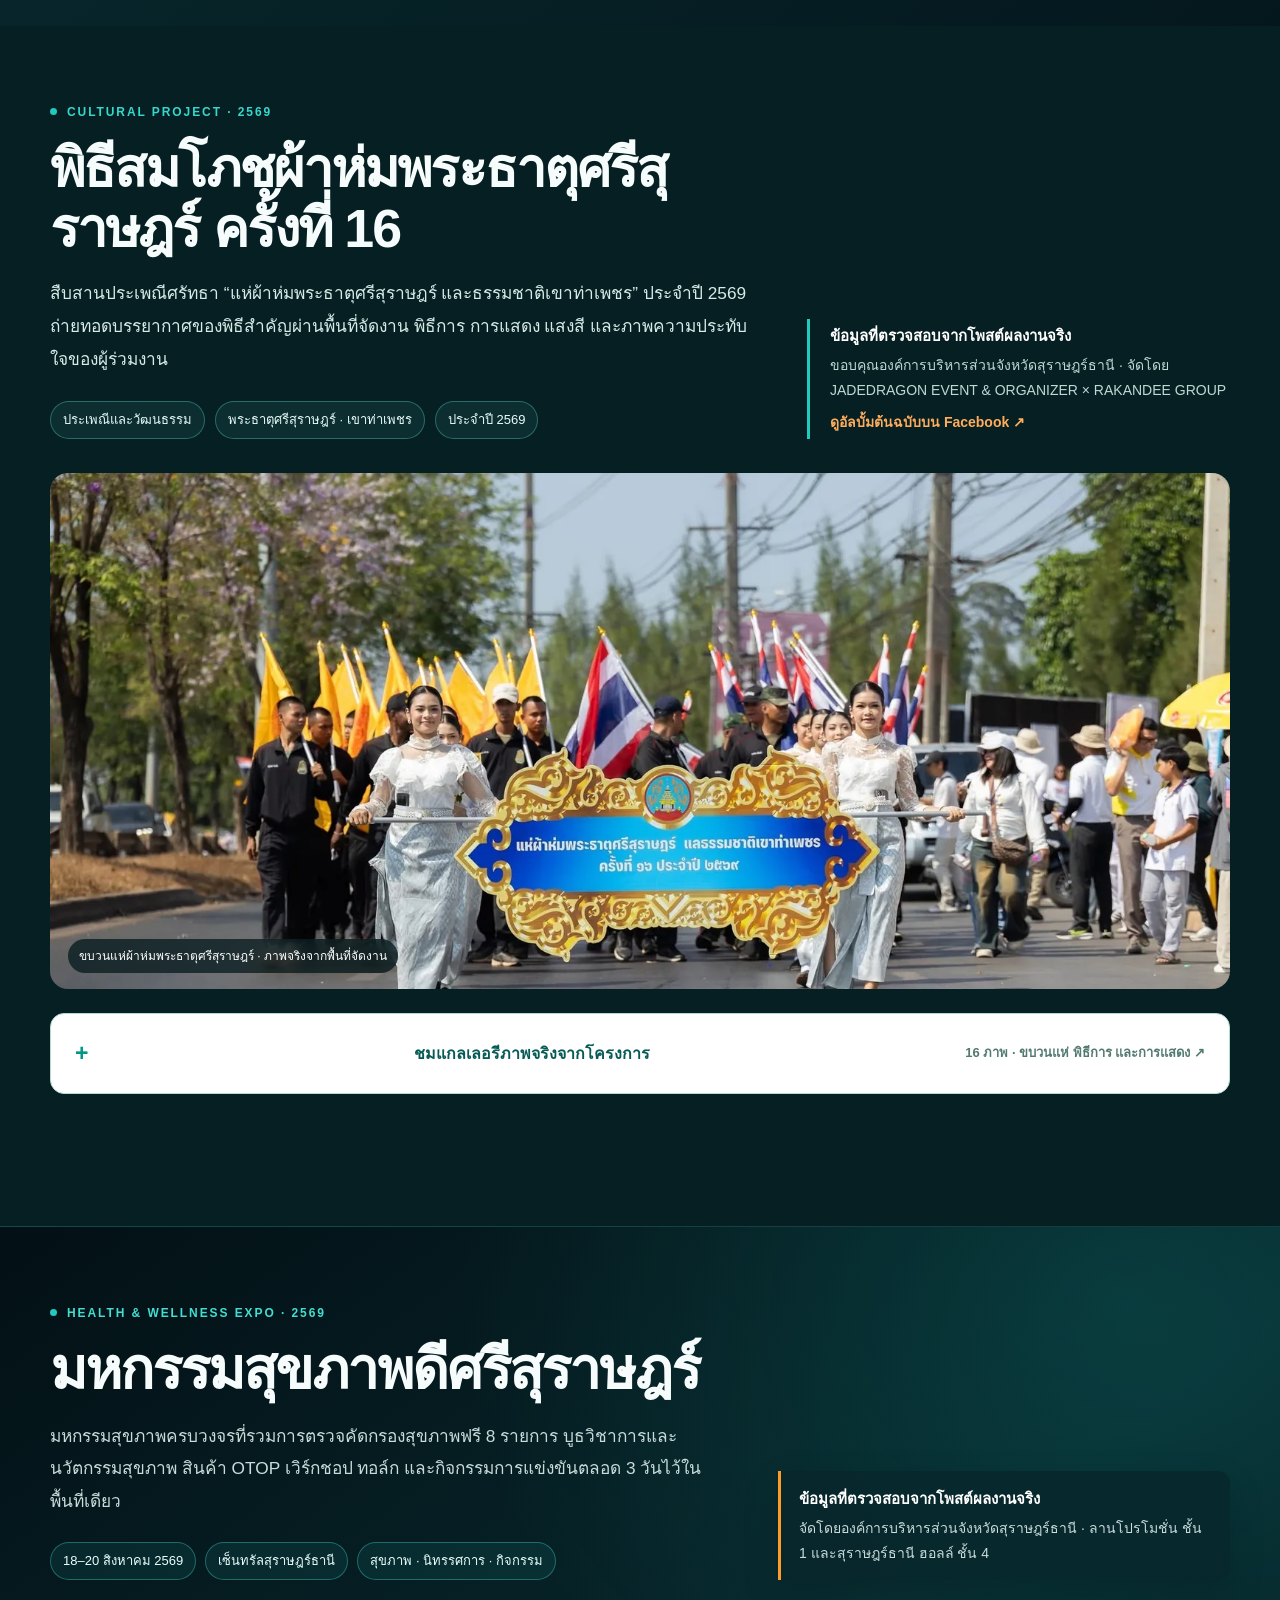
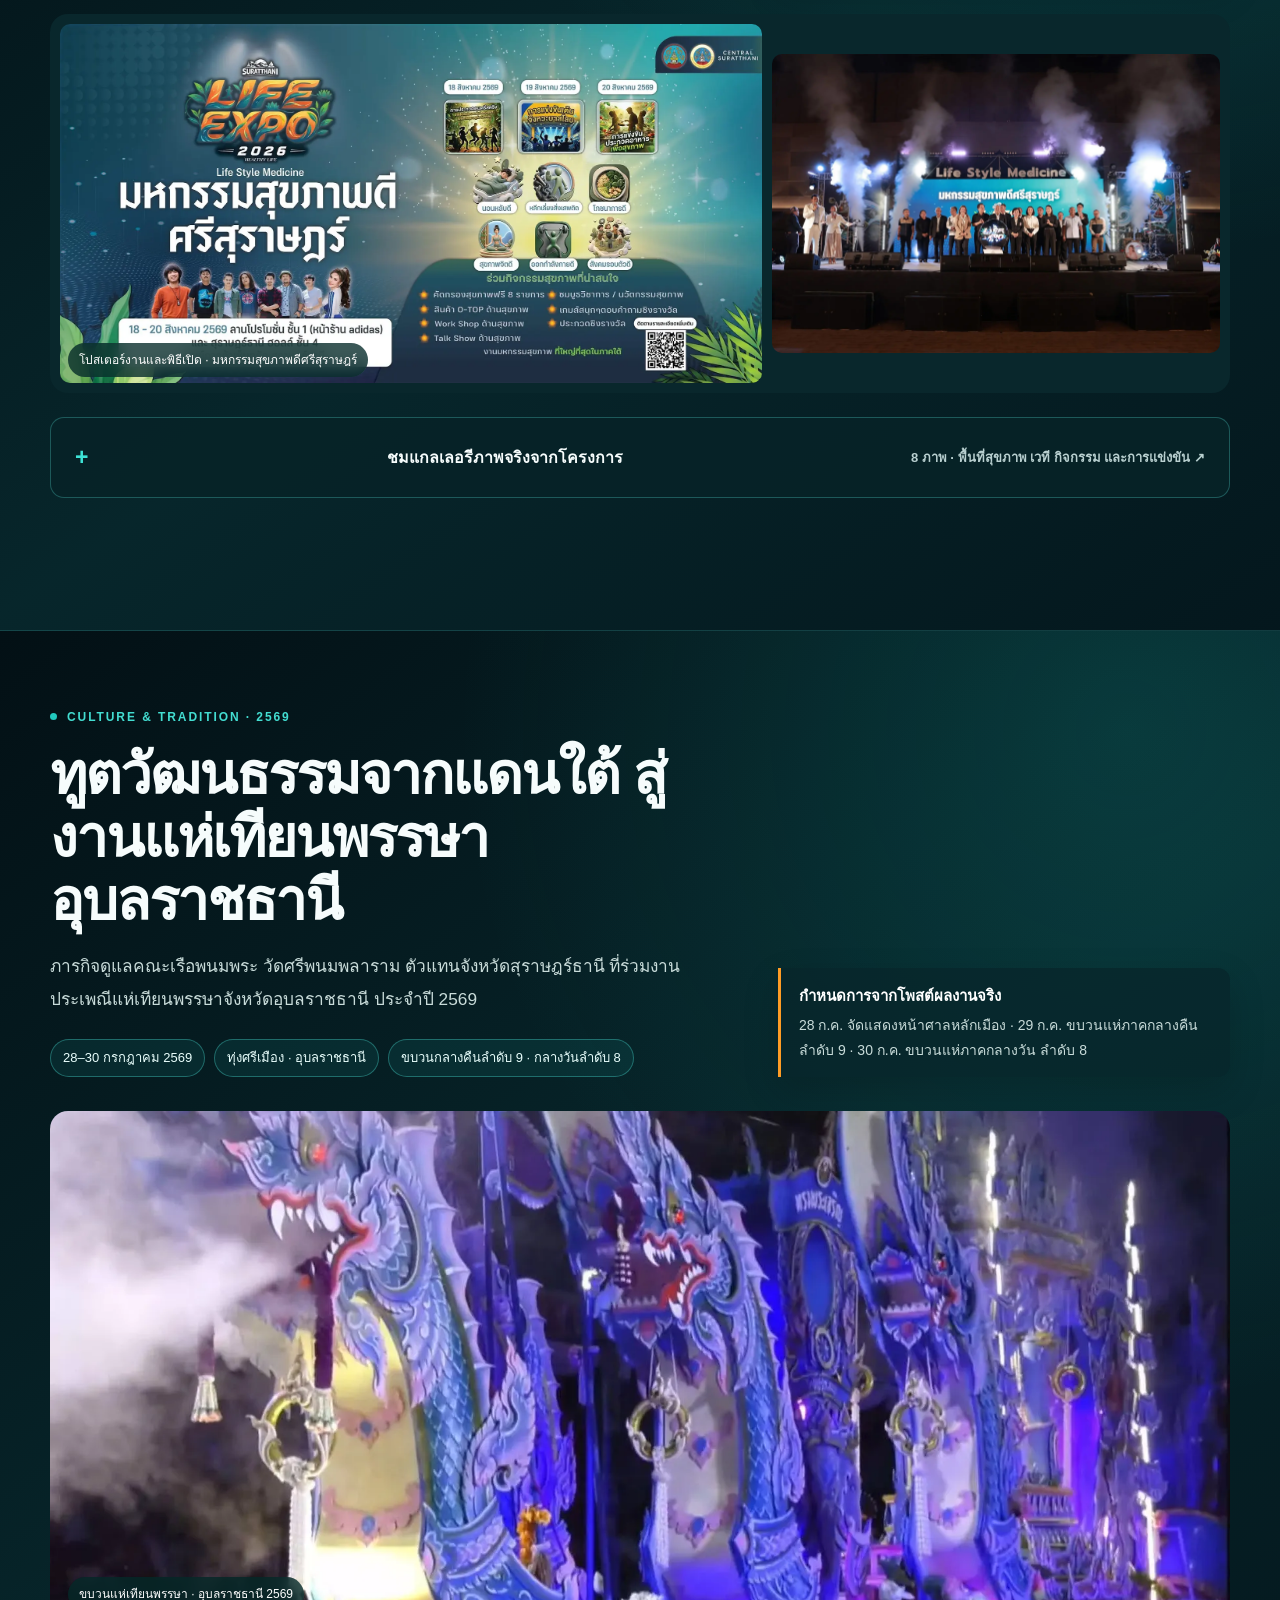
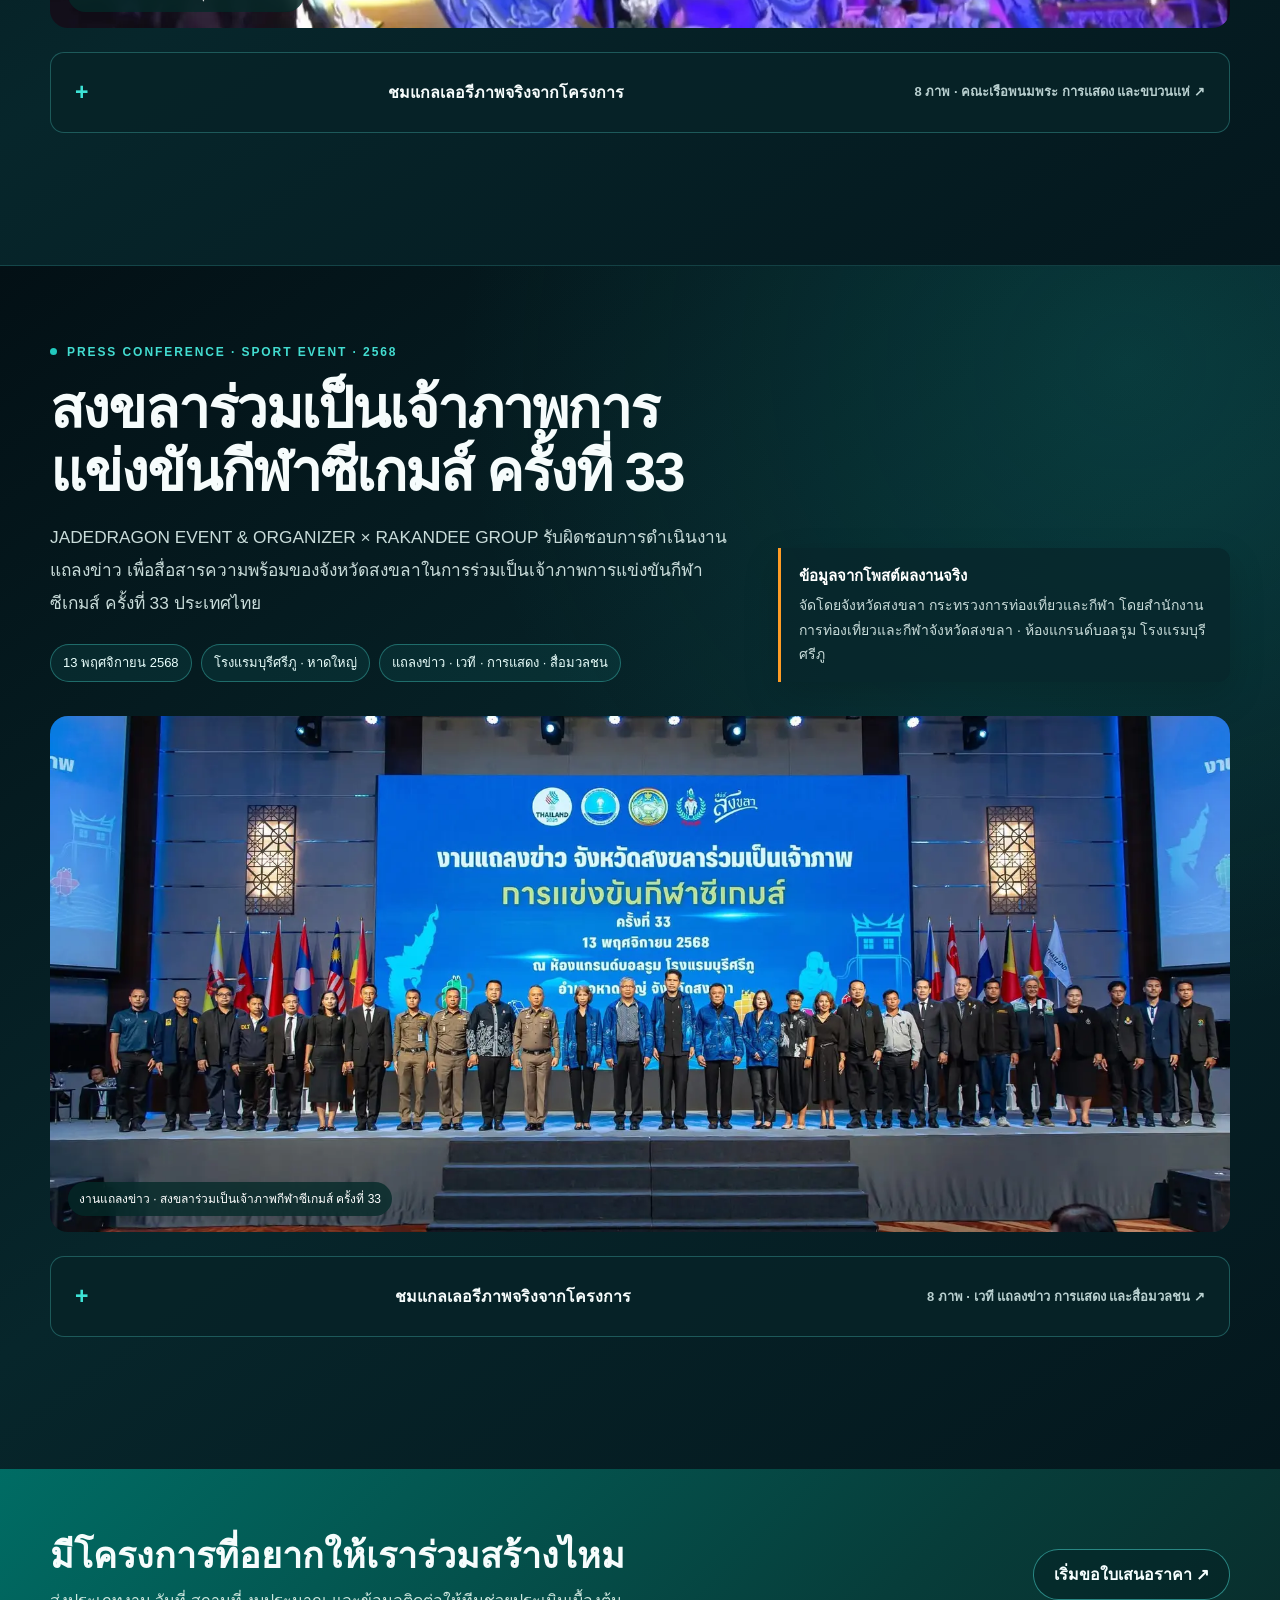
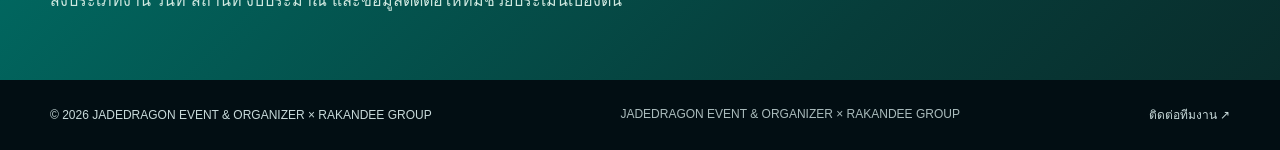
==== commit 42d52968: "Standardize brand text, preserve Contact and email details" ====
--- a/projects/index.html
+++ b/projects/index.html
@@ -3,7 +3,7 @@
 <head>
 <meta charset="utf-8">
 <meta name="viewport" content="width=device-width,initial-scale=1">
-<title>ผลงานและโครงการ | Jadedragon × RAKANDEE GROUP Event Organizer × RAKANDEE GROUP</title>
+<title>ผลงานและโครงการ | JADEDRAGON EVENT & ORGANIZER × RAKANDEE GROUP</title>
 <meta name="description" content="รวมผลงานจริงของ Jadedragon × RAKANDEE GROUP Event Organizer × RAKANDEE GROUP ทั้งงานประเพณีและวัฒนธรรม งานวิชาการ งานกีฬา งานเทศกาล และงานโปรดักชัน พร้อมภาพจากสถานที่จริง">
 <meta name="robots" content="index,follow,max-image-preview:large">
 <link rel="canonical" href="https://www.jadedragonevent.com/projects/">
@@ -338,7 +338,7 @@
 <body>
 <a class="skip" href="#main">ข้ามไปเนื้อหา</a>
 <nav class="nav" aria-label="Main navigation"><div class="wrap navin">
-<a class="brand" href="../index.html#home" aria-label="JadeDragon Group × RAKANDEE GROUP Event & Organizer × RAKANDEE GROUP"><span class="jd-logo-stack"><img src="../assets/jadedragon-logo-brand.webp" alt="JadeDragon Group × RAKANDEE GROUP Event & Organizer × RAKANDEE GROUP" width="900" height="593"></span></a>
+<a class="brand" href="../index.html#home" aria-label="JADEDRAGON EVENT & ORGANIZER × RAKANDEE GROUP"><span class="jd-logo-stack"><img src="../assets/jadedragon-logo-brand.webp" alt="JADEDRAGON EVENT & ORGANIZER × RAKANDEE GROUP" width="900" height="593"></span></a>
 <div class="links">
 <a href="../index.html" data-th="หน้าแรก" data-en="Home">หน้าแรก</a>
 <a href="index.html" aria-current="page" data-th="ผลงาน (โครงการ)" data-en="Projects">ผลงาน (โครงการ)</a>
@@ -348,9 +348,9 @@
 </div><div class="actions"><button type="button" class="lang" id="langBtn" aria-label="Switch to English">EN</button></div></div></nav>
 <main id="main">
 <header class="hero"><div class="wrap">
-<div class="eyebrow">OUR PROJECTS / JADEDRAGON × RAKANDEE GROUP</div>
+<div class="eyebrow">OUR PROJECTS / JADEDRAGON EVENT & ORGANIZER × RAKANDEE GROUP</div>
 <h1>ผลงานที่เราได้ร่วมสร้าง<br><span>จากแนวคิดสู่ประสบการณ์จริง</span></h1>
-<p>รวมผลงานการจัดงานอีเวนต์ นิทรรศการ ประเพณี กีฬา และเทศกาลของ JadeDragon × RAKANDEE GROUP Event & Organizer × RAKANDEE GROUP ผ่านภาพถ่ายจากงานจริง พร้อมรายละเอียดที่ช่วยให้เห็นรูปแบบงานและประสบการณ์ของทีม</p>
+<p>รวมผลงานการจัดงานอีเวนต์ นิทรรศการ ประเพณี กีฬา และเทศกาลของ JADEDRAGON EVENT & ORGANIZER × RAKANDEE GROUP ผ่านภาพถ่ายจากงานจริง พร้อมรายละเอียดที่ช่วยให้เห็นรูปแบบงานและประสบการณ์ของทีม</p>
 
 </div></header>
 
@@ -482,7 +482,7 @@
 <p class="lead" data-th="สืบสานประเพณีศรัทธา “แห่ผ้าห่มพระธาตุศรีสุราษฎร์ และธรรมชาติเขาท่าเพชร” ประจำปี 2569 ถ่ายทอดบรรยากาศของพิธีสำคัญผ่านพื้นที่จัดงาน พิธีการ การแสดง แสงสี และภาพความประทับใจของผู้ร่วมงาน" data-en="Continuing the faith and tradition of the Phra That Si Surat sacred cloth procession and Khao Tha Phet nature celebration in 2026, expressed through ceremony, performance, lighting and the shared experience of guests.">สืบสานประเพณีศรัทธา “แห่ผ้าห่มพระธาตุศรีสุราษฎร์ และธรรมชาติเขาท่าเพชร” ประจำปี 2569 ถ่ายทอดบรรยากาศของพิธีสำคัญผ่านพื้นที่จัดงาน พิธีการ การแสดง แสงสี และภาพความประทับใจของผู้ร่วมงาน</p>
 <div class="culture-facts"><span data-th="ประเพณีและวัฒนธรรม" data-en="Tradition & Culture">ประเพณีและวัฒนธรรม</span><span data-th="พระธาตุศรีสุราษฎร์ · เขาท่าเพชร" data-en="Phra That Si Surat · Khao Tha Phet">พระธาตุศรีสุราษฎร์ · เขาท่าเพชร</span><span data-th="ประจำปี 2569" data-en="2026">ประจำปี 2569</span></div>
 </div>
-<div class="culture-source"><strong data-th="ข้อมูลที่ตรวจสอบจากโพสต์ผลงานจริง" data-en="Verified from the published project post">ข้อมูลที่ตรวจสอบจากโพสต์ผลงานจริง</strong><span data-th="ขอบคุณองค์การบริหารส่วนจังหวัดสุราษฎร์ธานี · จัดโดย JadeDragon × RAKANDEE GROUP Event Organizer × RAKANDEE GROUP" data-en="With thanks to the Surat Thani Provincial Administrative Organization · Organized by JadeDragon × RAKANDEE GROUP Event Organizer × RAKANDEE GROUP">ขอบคุณองค์การบริหารส่วนจังหวัดสุราษฎร์ธานี · จัดโดย JadeDragon × RAKANDEE GROUP Event Organizer × RAKANDEE GROUP</span><br><a href="https://www.facebook.com/media/set/?set=a.695240983515313&type=3" target="_blank" rel="noopener" data-th="ดูอัลบั้มต้นฉบับบน Facebook ↗" data-en="View original Facebook album ↗">ดูอัลบั้มต้นฉบับบน Facebook ↗</a></div>
+<div class="culture-source"><strong data-th="ข้อมูลที่ตรวจสอบจากโพสต์ผลงานจริง" data-en="Verified from the published project post">ข้อมูลที่ตรวจสอบจากโพสต์ผลงานจริง</strong><span data-th="ขอบคุณองค์การบริหารส่วนจังหวัดสุราษฎร์ธานี · จัดโดย JADEDRAGON EVENT & ORGANIZER × RAKANDEE GROUP" data-en="With thanks to the Surat Thani Provincial Administrative Organization · Organized by JADEDRAGON EVENT & ORGANIZER × RAKANDEE GROUP">ขอบคุณองค์การบริหารส่วนจังหวัดสุราษฎร์ธานี · จัดโดย JADEDRAGON EVENT & ORGANIZER × RAKANDEE GROUP</span><br><a href="https://www.facebook.com/media/set/?set=a.695240983515313&type=3" target="_blank" rel="noopener" data-th="ดูอัลบั้มต้นฉบับบน Facebook ↗" data-en="View original Facebook album ↗">ดูอัลบั้มต้นฉบับบน Facebook ↗</a></div>
 </div>
 <figure class="culture-cover"><img src="../assets/projects/phra-that-sri-surat-2569/cover.webp" alt="ขบวนแห่ผ้าห่มพระธาตุศรีสุราษฎร์และธรรมชาติเขาท่าเพชร ครั้งที่ 16" width="1600" height="1066" fetchpriority="high"><figcaption data-th="ขบวนแห่ผ้าห่มพระธาตุศรีสุราษฎร์ · ภาพจริงจากพื้นที่จัดงาน" data-en="Phra That Si Surat sacred cloth procession · On-site photography">ขบวนแห่ผ้าห่มพระธาตุศรีสุราษฎร์ · ภาพจริงจากพื้นที่จัดงาน</figcaption></figure>
 <details class="culture-details"><summary>ชมแกลเลอรีภาพจริงจากโครงการ <span>16 ภาพ · ขบวนแห่ พิธีการ และการแสดง ↗</span></summary><div class="culture-detail-body"><div class="culture-chapter"><h3 data-th="ขบวนแห่และพิธีห่มพระธาตุ" data-en="Sacred Cloth Procession & Wrapping Ceremony">ขบวนแห่และพิธีห่มพระธาตุ</h3><span>01 / DAY CEREMONY</span></div>
@@ -568,7 +568,7 @@
 <div>
 <div class="eyebrow">PRESS CONFERENCE · SPORT EVENT · 2568</div>
 <h2 id="sea-games-project-title" data-th="สงขลาร่วมเป็นเจ้าภาพการแข่งขันกีฬาซีเกมส์ ครั้งที่ 33" data-en="Songkhla Co-hosts the 33rd SEA Games">สงขลาร่วมเป็นเจ้าภาพการแข่งขันกีฬาซีเกมส์ ครั้งที่ 33</h2>
-<p class="lead" data-th="JadeDragon × RAKANDEE GROUP Event Organizer × RAKANDEE GROUP รับผิดชอบการดำเนินงานแถลงข่าว เพื่อสื่อสารความพร้อมของจังหวัดสงขลาในการร่วมเป็นเจ้าภาพการแข่งขันกีฬาซีเกมส์ ครั้งที่ 33 ประเทศไทย" data-en="JadeDragon × RAKANDEE GROUP Event Organizer × RAKANDEE GROUP delivered the press conference communicating Songkhla's readiness as a co-host province for the 33rd SEA Games in Thailand.">JadeDragon × RAKANDEE GROUP Event Organizer × RAKANDEE GROUP รับผิดชอบการดำเนินงานแถลงข่าว เพื่อสื่อสารความพร้อมของจังหวัดสงขลาในการร่วมเป็นเจ้าภาพการแข่งขันกีฬาซีเกมส์ ครั้งที่ 33 ประเทศไทย</p>
+<p class="lead" data-th="JADEDRAGON EVENT & ORGANIZER × RAKANDEE GROUP รับผิดชอบการดำเนินงานแถลงข่าว เพื่อสื่อสารความพร้อมของจังหวัดสงขลาในการร่วมเป็นเจ้าภาพการแข่งขันกีฬาซีเกมส์ ครั้งที่ 33 ประเทศไทย" data-en="JADEDRAGON EVENT & ORGANIZER × RAKANDEE GROUP delivered the press conference communicating Songkhla's readiness as a co-host province for the 33rd SEA Games in Thailand.">JADEDRAGON EVENT & ORGANIZER × RAKANDEE GROUP รับผิดชอบการดำเนินงานแถลงข่าว เพื่อสื่อสารความพร้อมของจังหวัดสงขลาในการร่วมเป็นเจ้าภาพการแข่งขันกีฬาซีเกมส์ ครั้งที่ 33 ประเทศไทย</p>
 <div class="health-facts"><span data-th="13 พฤศจิกายน 2568" data-en="13 November 2025">13 พฤศจิกายน 2568</span><span data-th="โรงแรมบุรีศรีภู · หาดใหญ่" data-en="Buri Sriphu Hotel · Hat Yai">โรงแรมบุรีศรีภู · หาดใหญ่</span><span data-th="แถลงข่าว · เวที · การแสดง · สื่อมวลชน" data-en="Press conference · Stage · Performance · Media">แถลงข่าว · เวที · การแสดง · สื่อมวลชน</span></div>
 </div>
 <div class="health-source"><strong data-th="ข้อมูลจากโพสต์ผลงานจริง" data-en="Verified from the published project post">ข้อมูลจากโพสต์ผลงานจริง</strong><span data-th="จัดโดยจังหวัดสงขลา กระทรวงการท่องเที่ยวและกีฬา โดยสำนักงานการท่องเที่ยวและกีฬาจังหวัดสงขลา · ห้องแกรนด์บอลรูม โรงแรมบุรีศรีภู" data-en="Hosted by Songkhla Province and the Ministry of Tourism and Sports through the Songkhla Tourism and Sports Office · Grand Ballroom, Buri Sriphu Hotel">จัดโดยจังหวัดสงขลา กระทรวงการท่องเที่ยวและกีฬา โดยสำนักงานการท่องเที่ยวและกีฬาจังหวัดสงขลา · ห้องแกรนด์บอลรูม โรงแรมบุรีศรีภู</span></div>
@@ -589,7 +589,7 @@
 
 <section class="cta"><div class="wrap cta-in"><div><h2>มีโครงการที่อยากให้เราร่วมสร้างไหม</h2><p>ส่งประเภทงาน วันที่ สถานที่ งบประมาณ และข้อมูลติดต่อให้ทีมช่วยประเมินเบื้องต้น</p></div><a class="btn" href="../contact.html#brief">เริ่มขอใบเสนอราคา ↗</a></div></section>
 </main>
-<footer><div class="wrap footer"><span>© 2026 Jadedragon × RAKANDEE GROUP Event Organizer × RAKANDEE GROUP</span><span class="jd-brand-footer" data-th="JADEDRAGON × RAKANDEE GROUP EVENT & ORGANIZER × RAKANDEE GROUP" data-en="JADEDRAGON × RAKANDEE GROUP EVENT & ORGANIZER × RAKANDEE GROUP">JADEDRAGON × RAKANDEE GROUP EVENT & ORGANIZER × RAKANDEE GROUP</span><a href="../index.html#contact">ติดต่อทีมงาน ↗</a></div></footer>
+<footer><div class="wrap footer"><span>© 2026 JADEDRAGON EVENT & ORGANIZER × RAKANDEE GROUP</span><span class="jd-brand-footer" data-th="JADEDRAGON EVENT & ORGANIZER × RAKANDEE GROUP" data-en="JADEDRAGON EVENT & ORGANIZER × RAKANDEE GROUP">JADEDRAGON EVENT & ORGANIZER × RAKANDEE GROUP</span><a href="../index.html#contact">ติดต่อทีมงาน ↗</a></div></footer>
 <script>
 (function(){
  const btn=document.getElementById('langBtn');let lang='th';
